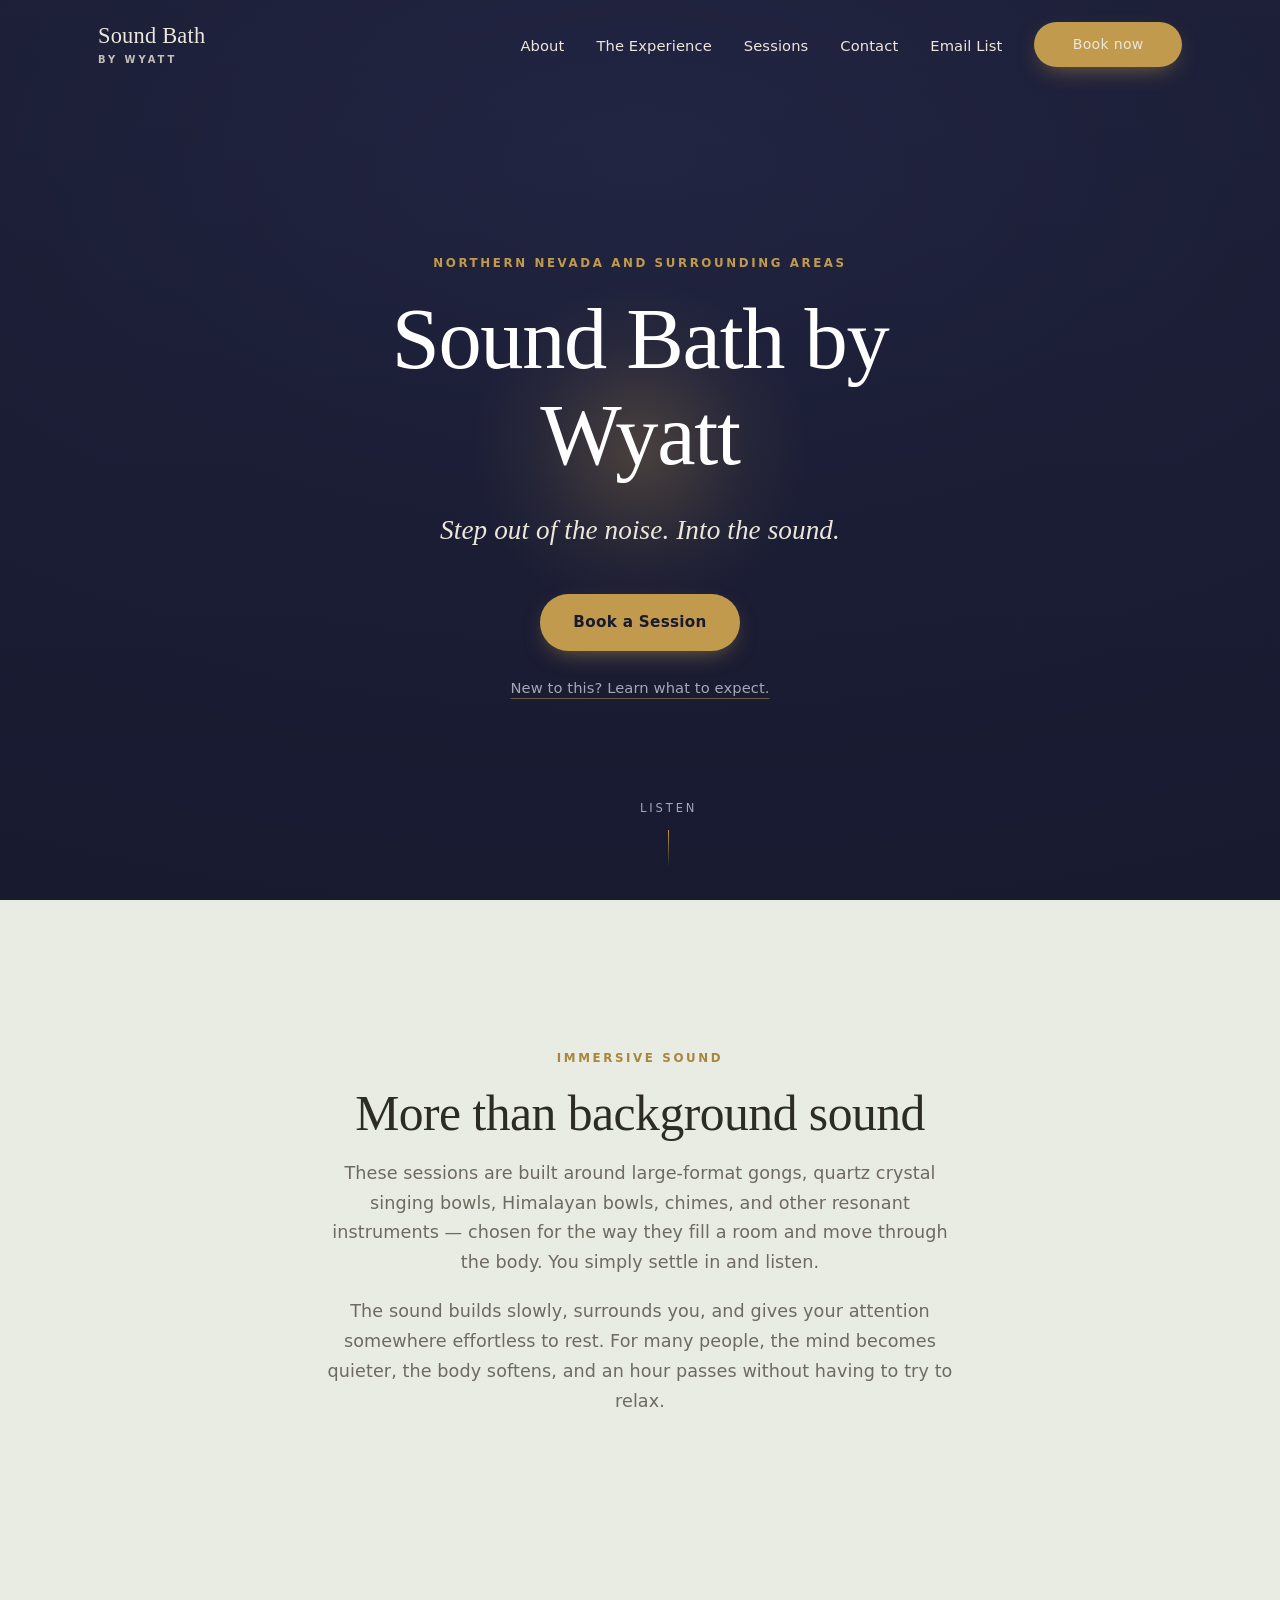
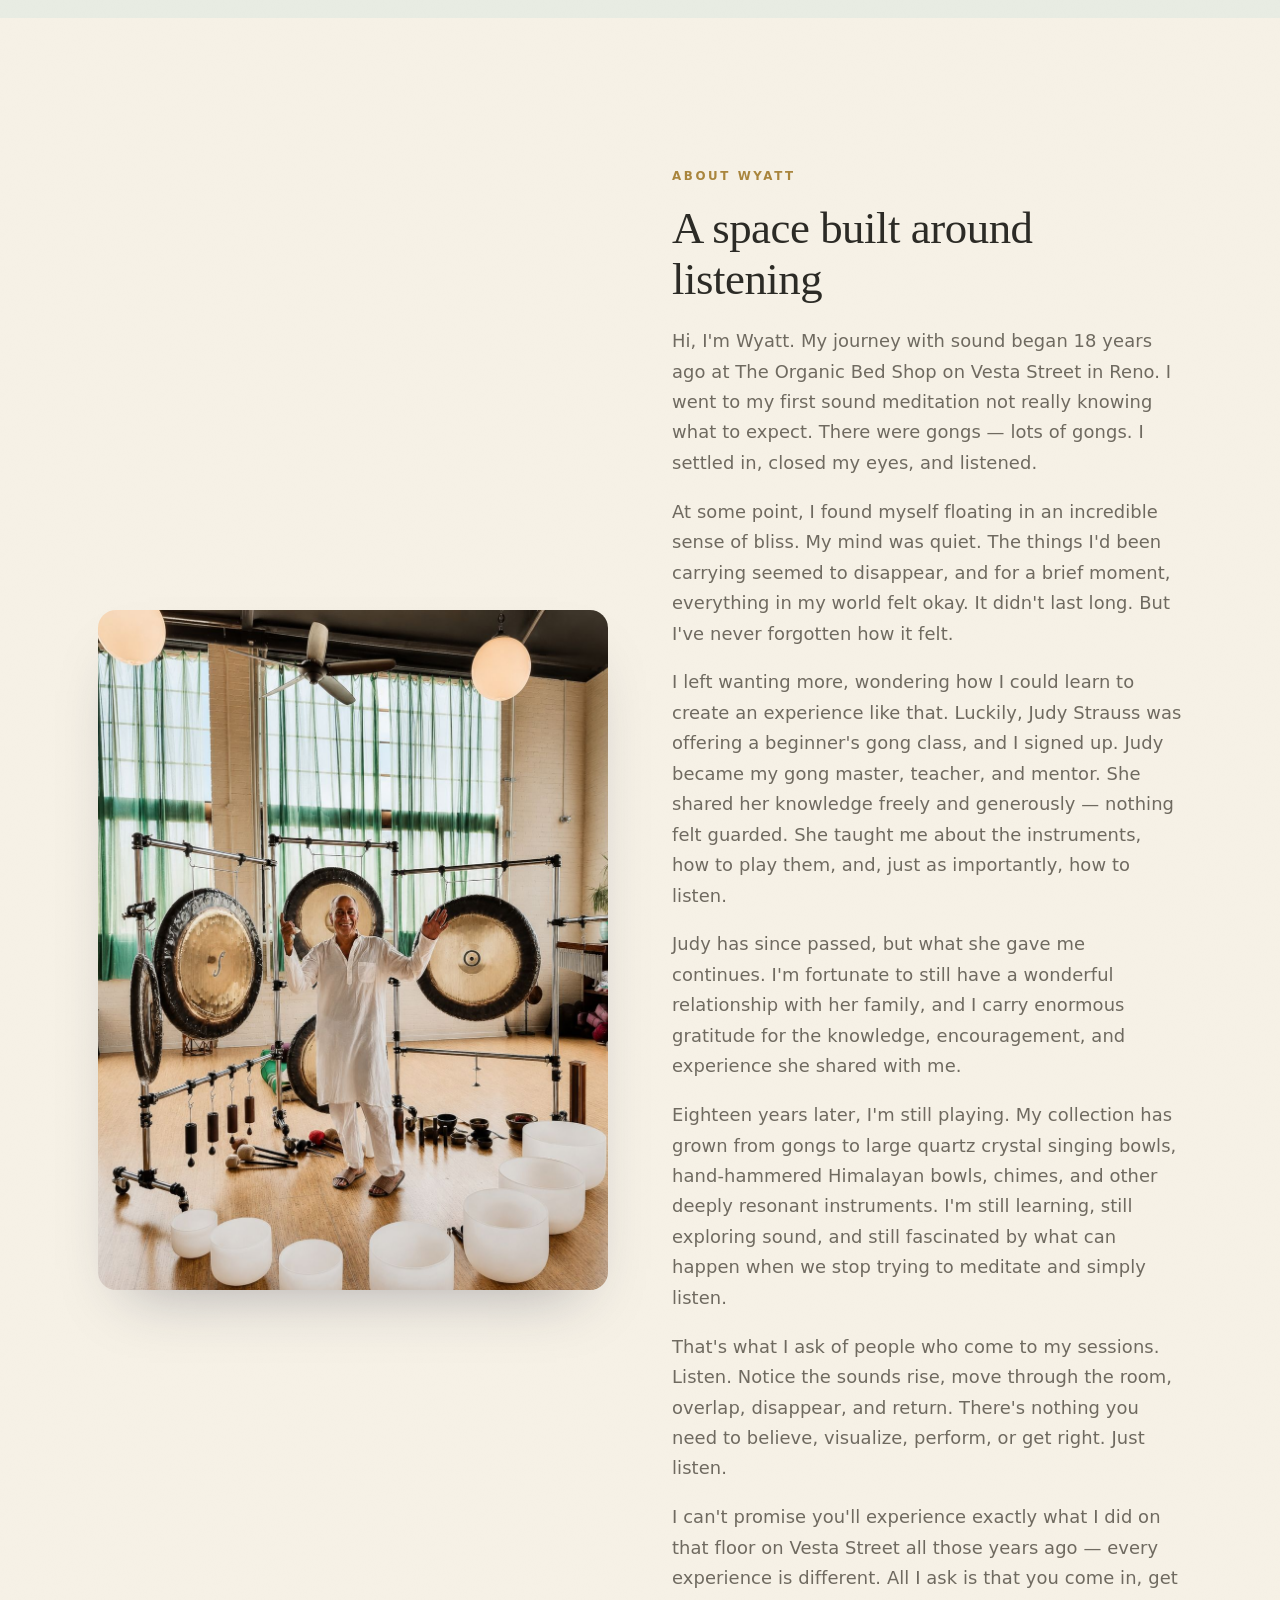
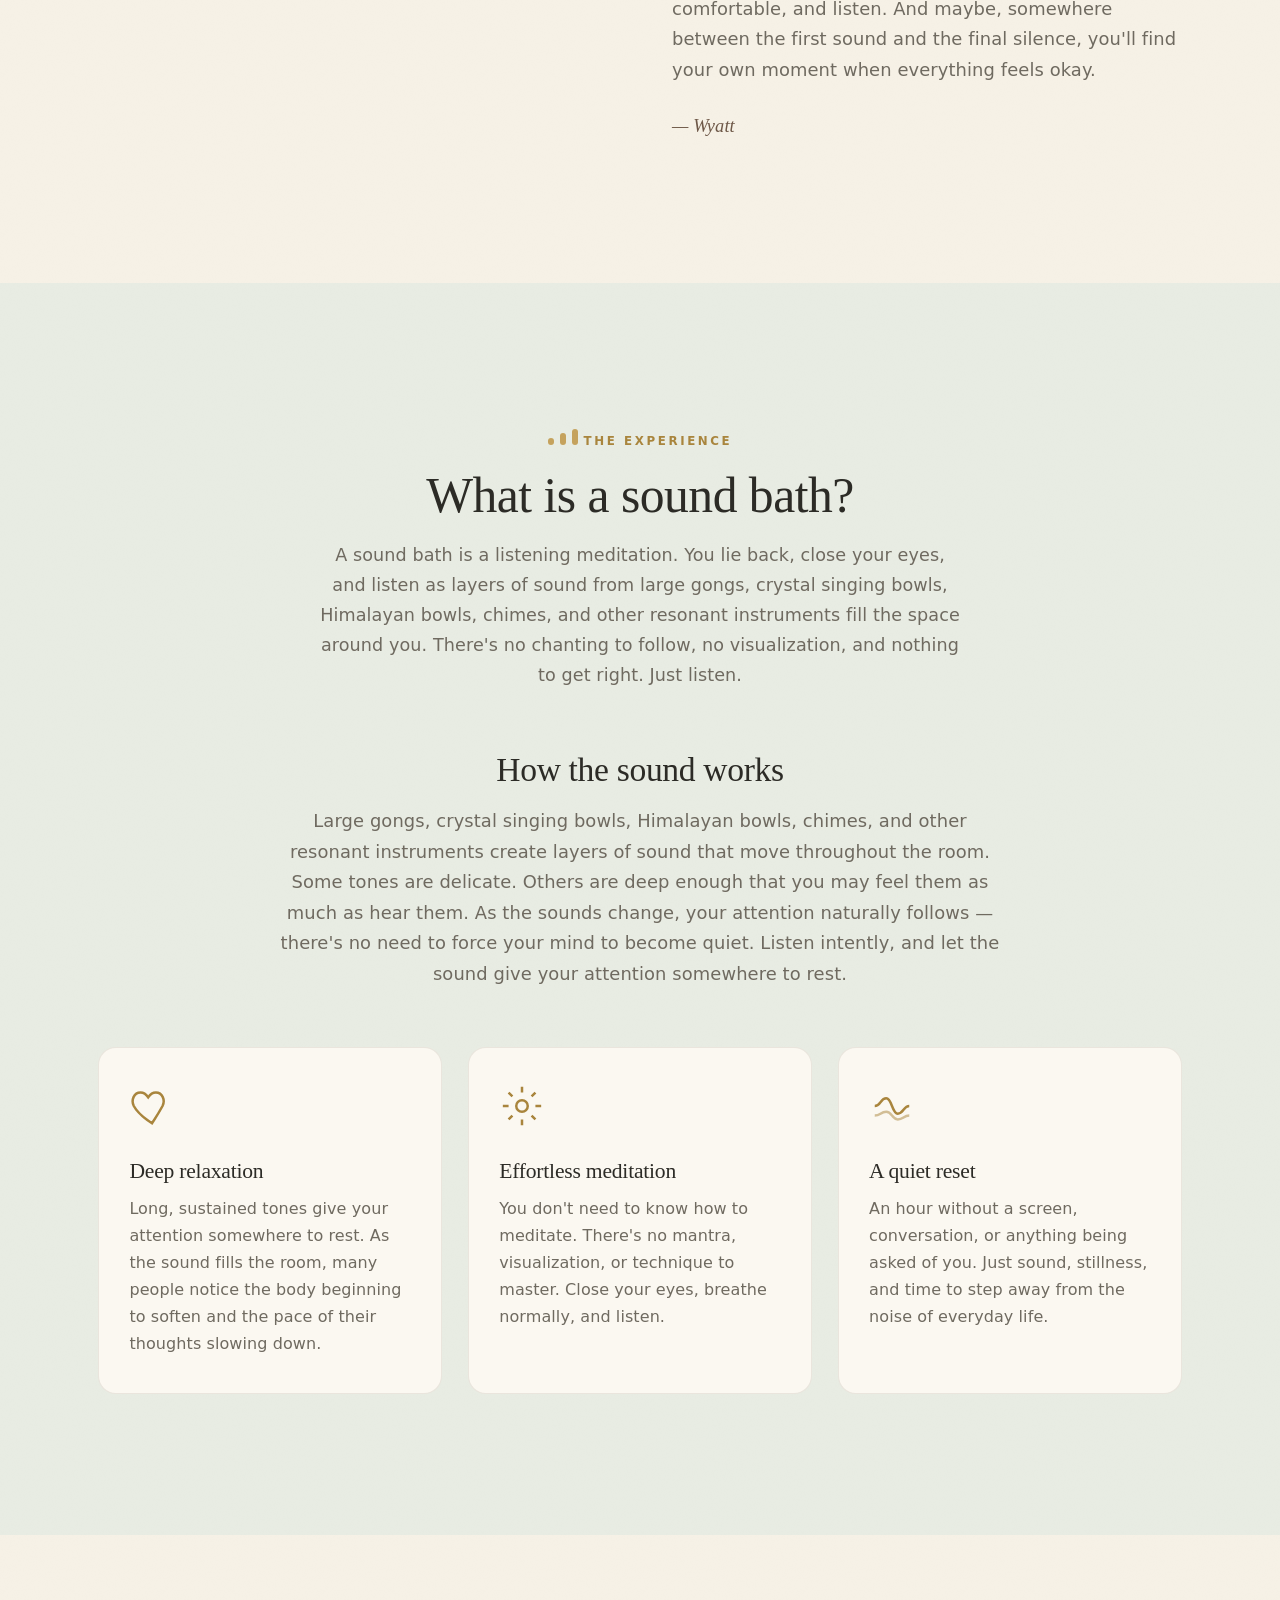
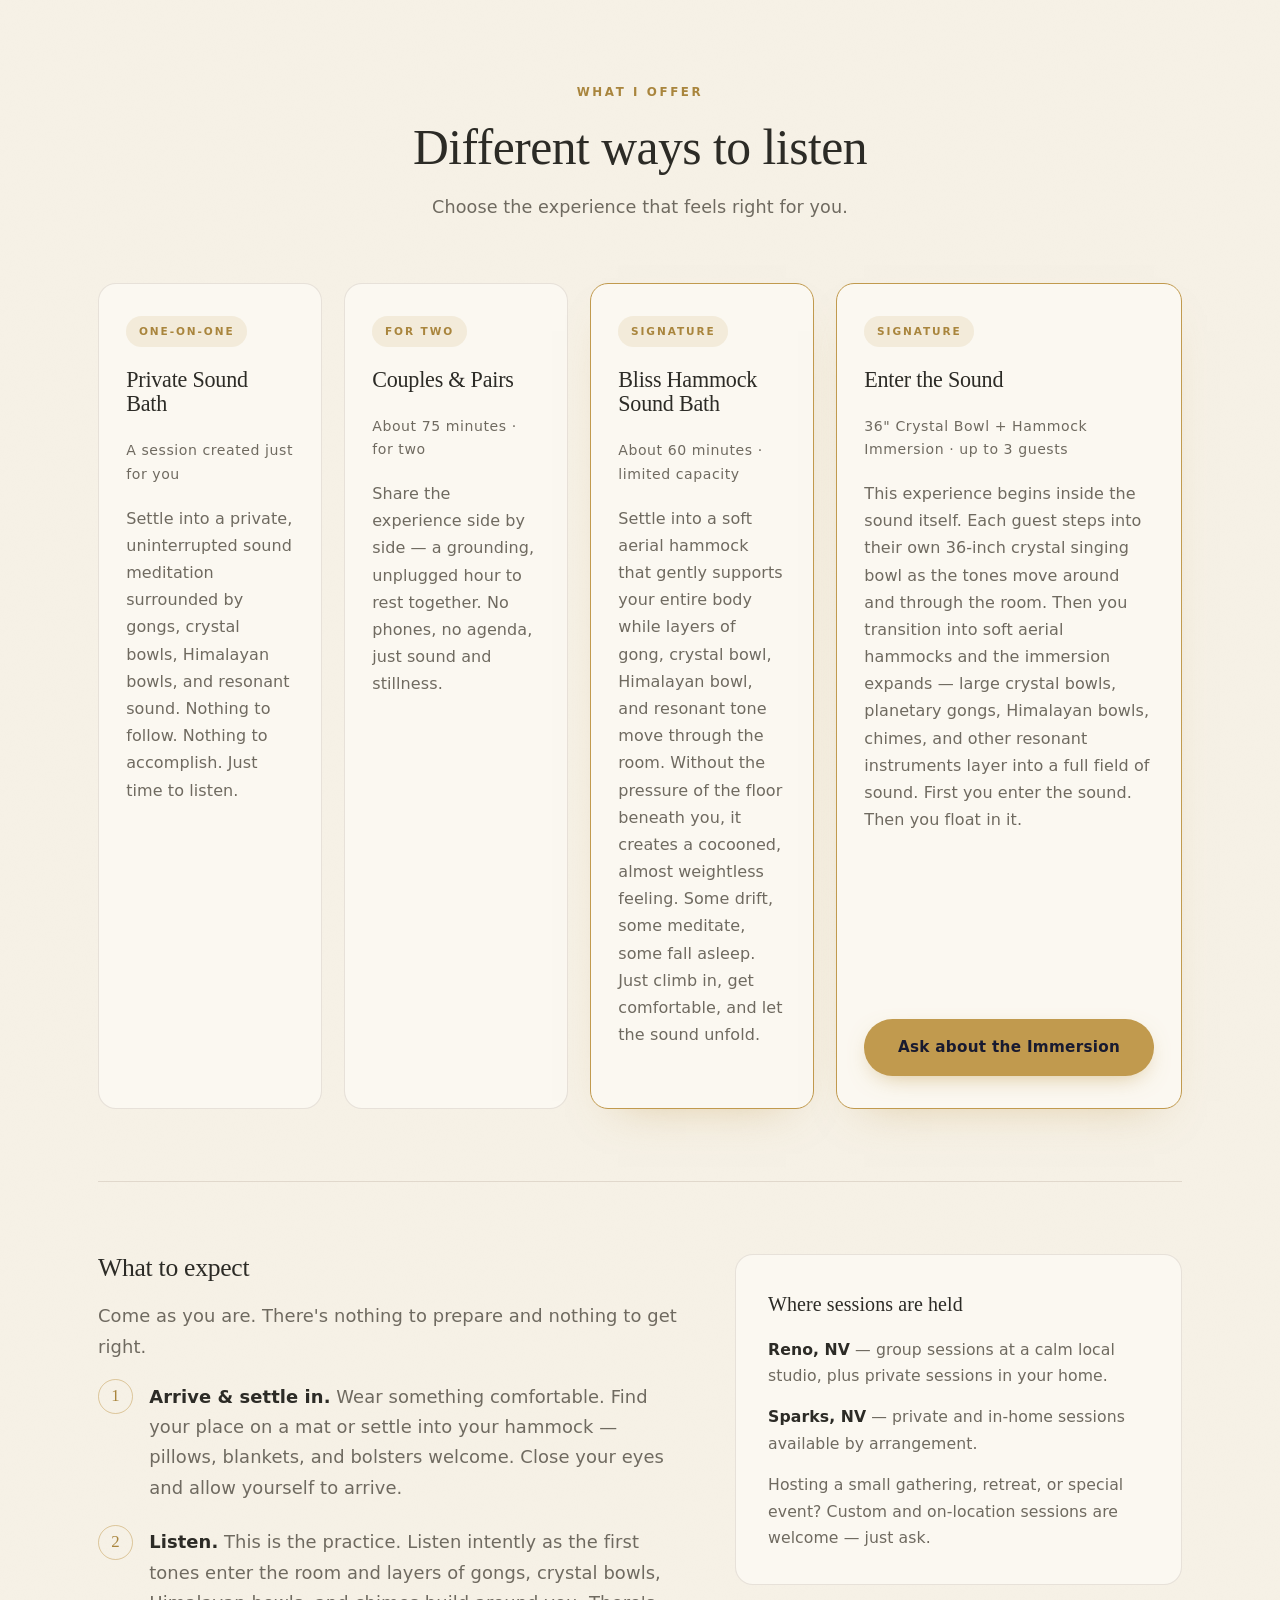
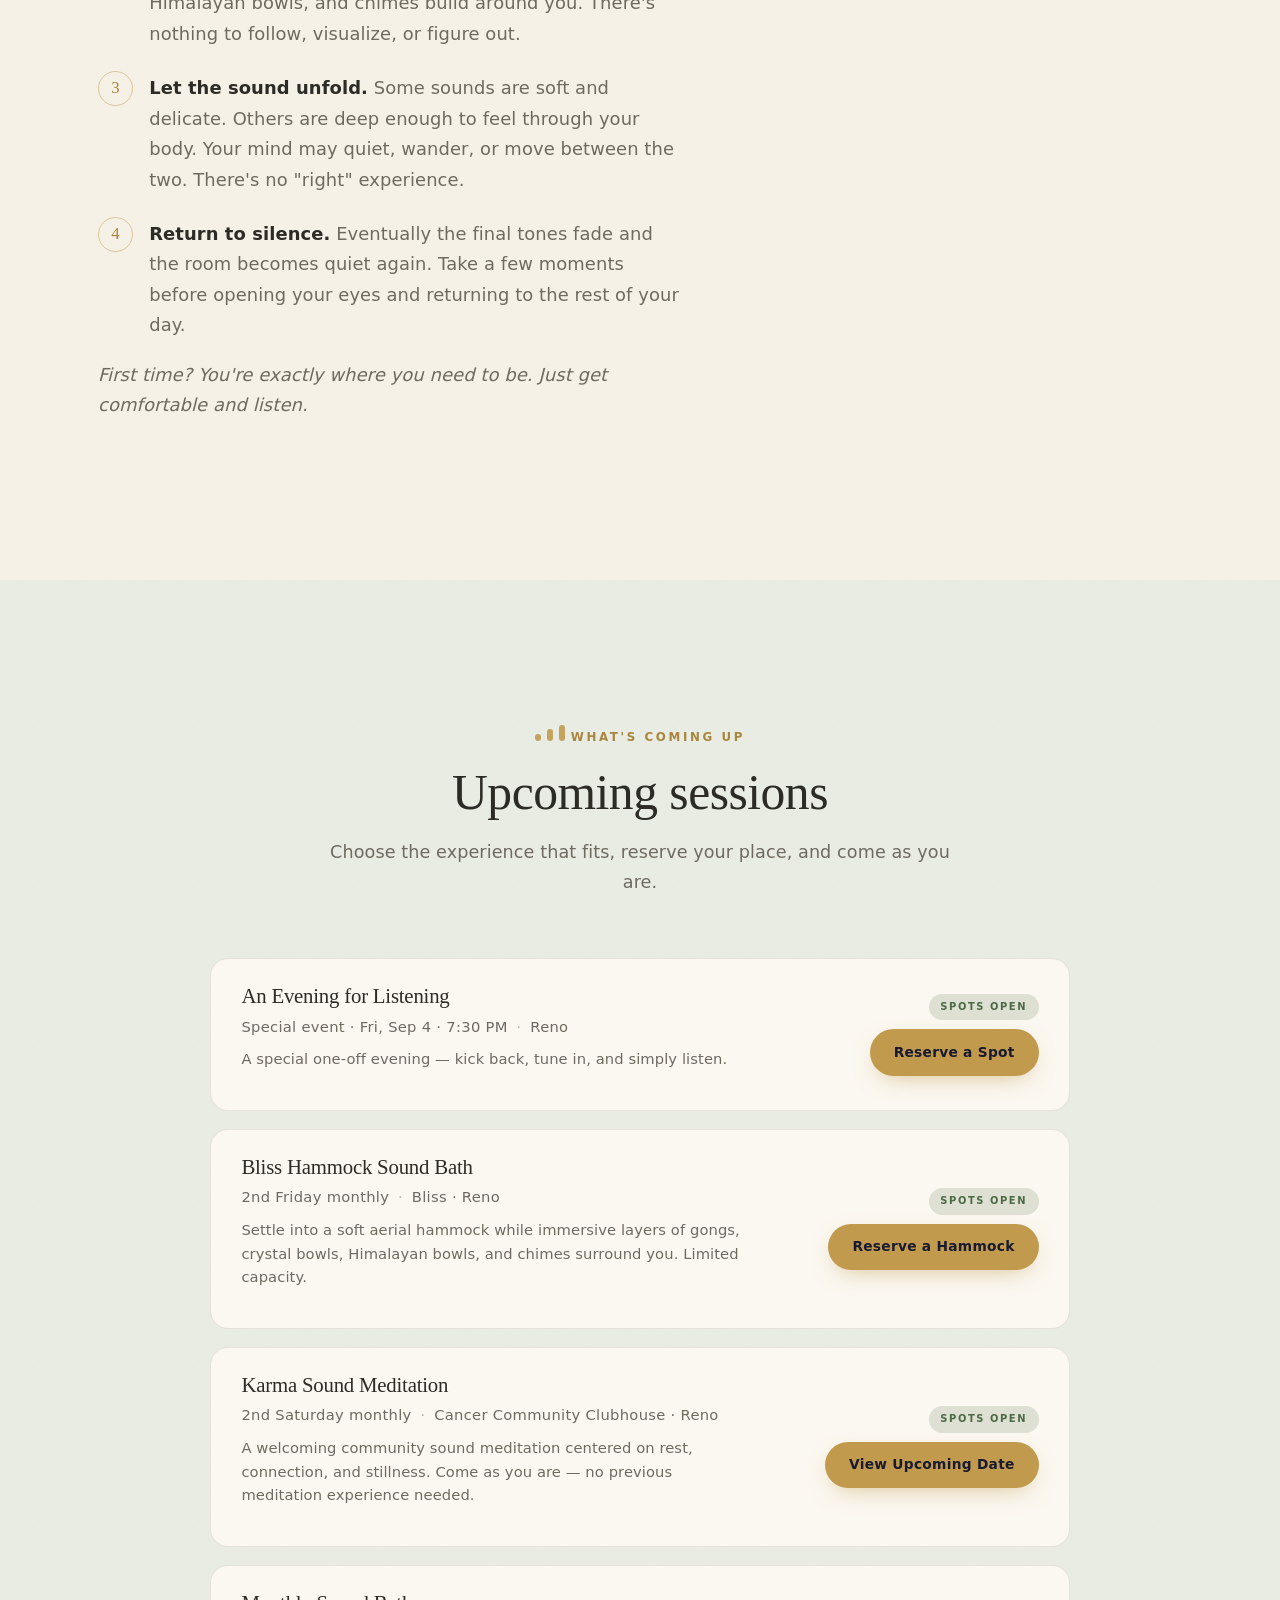
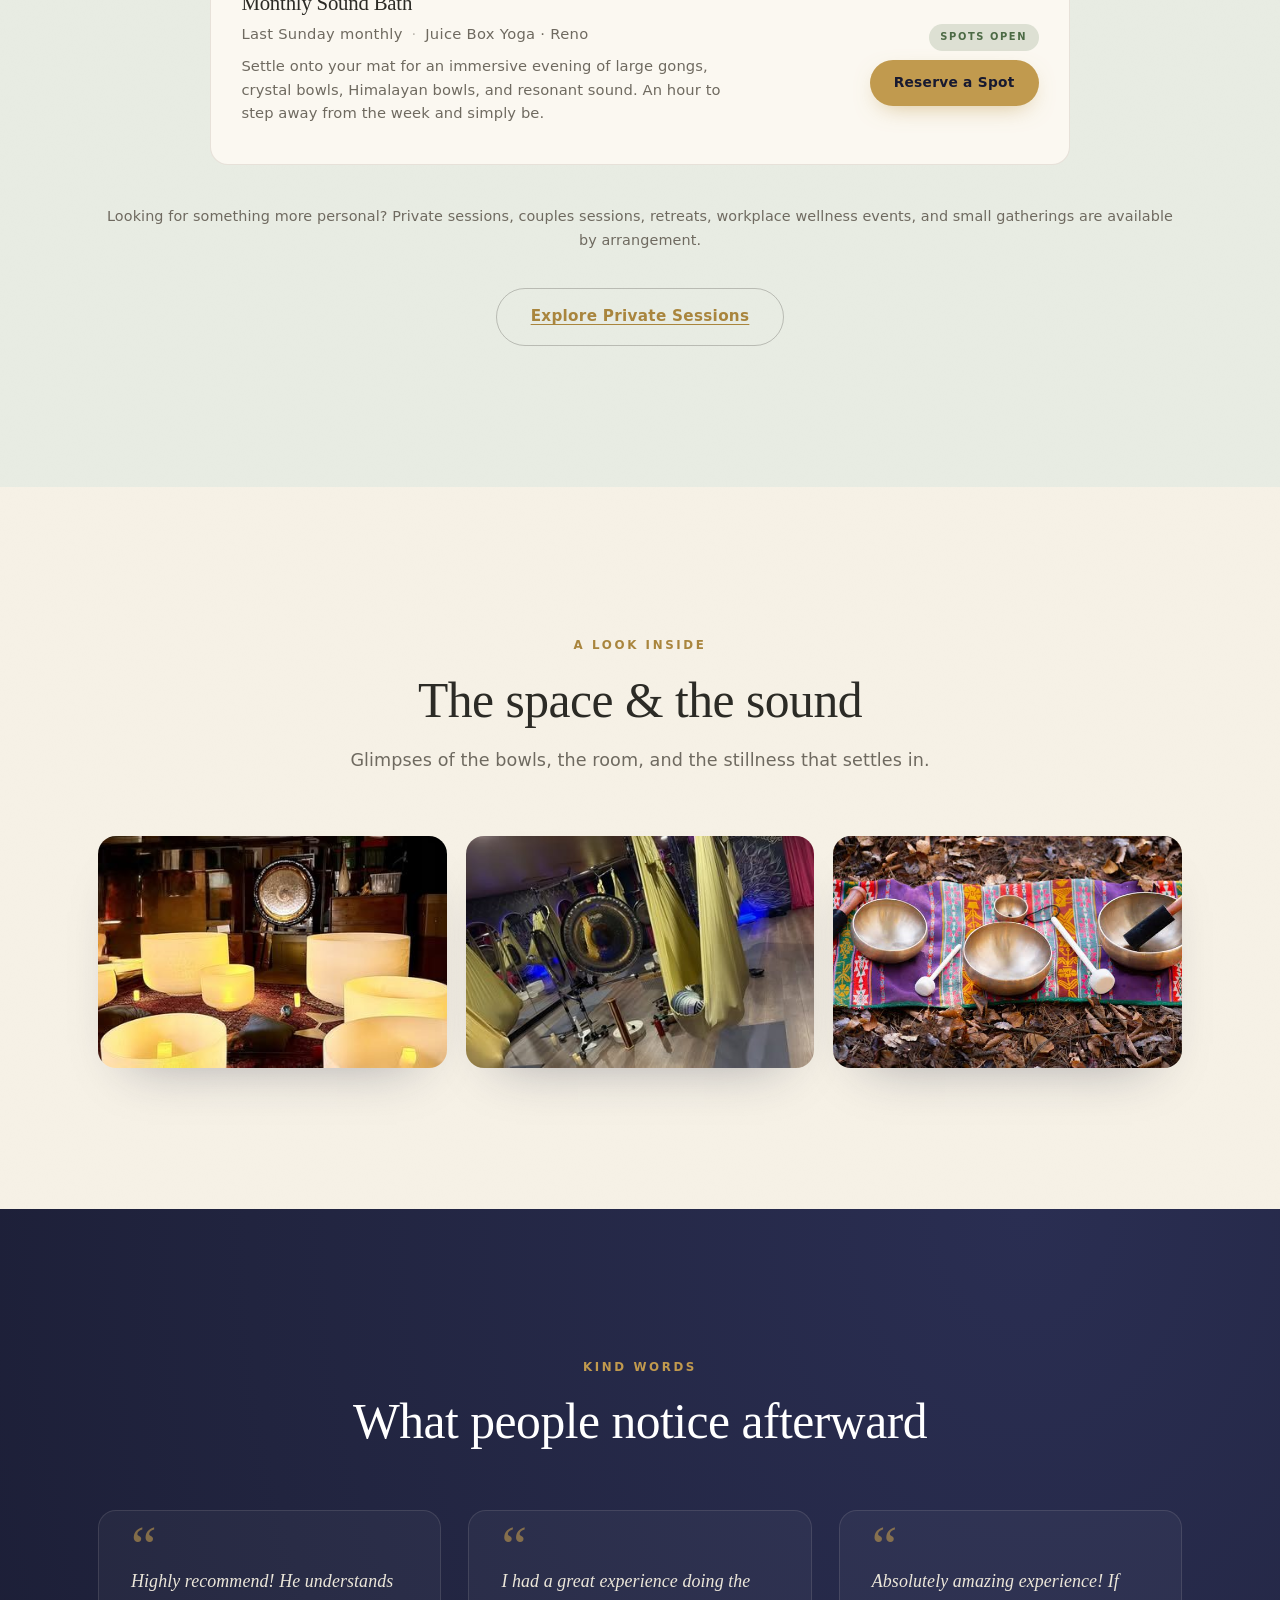
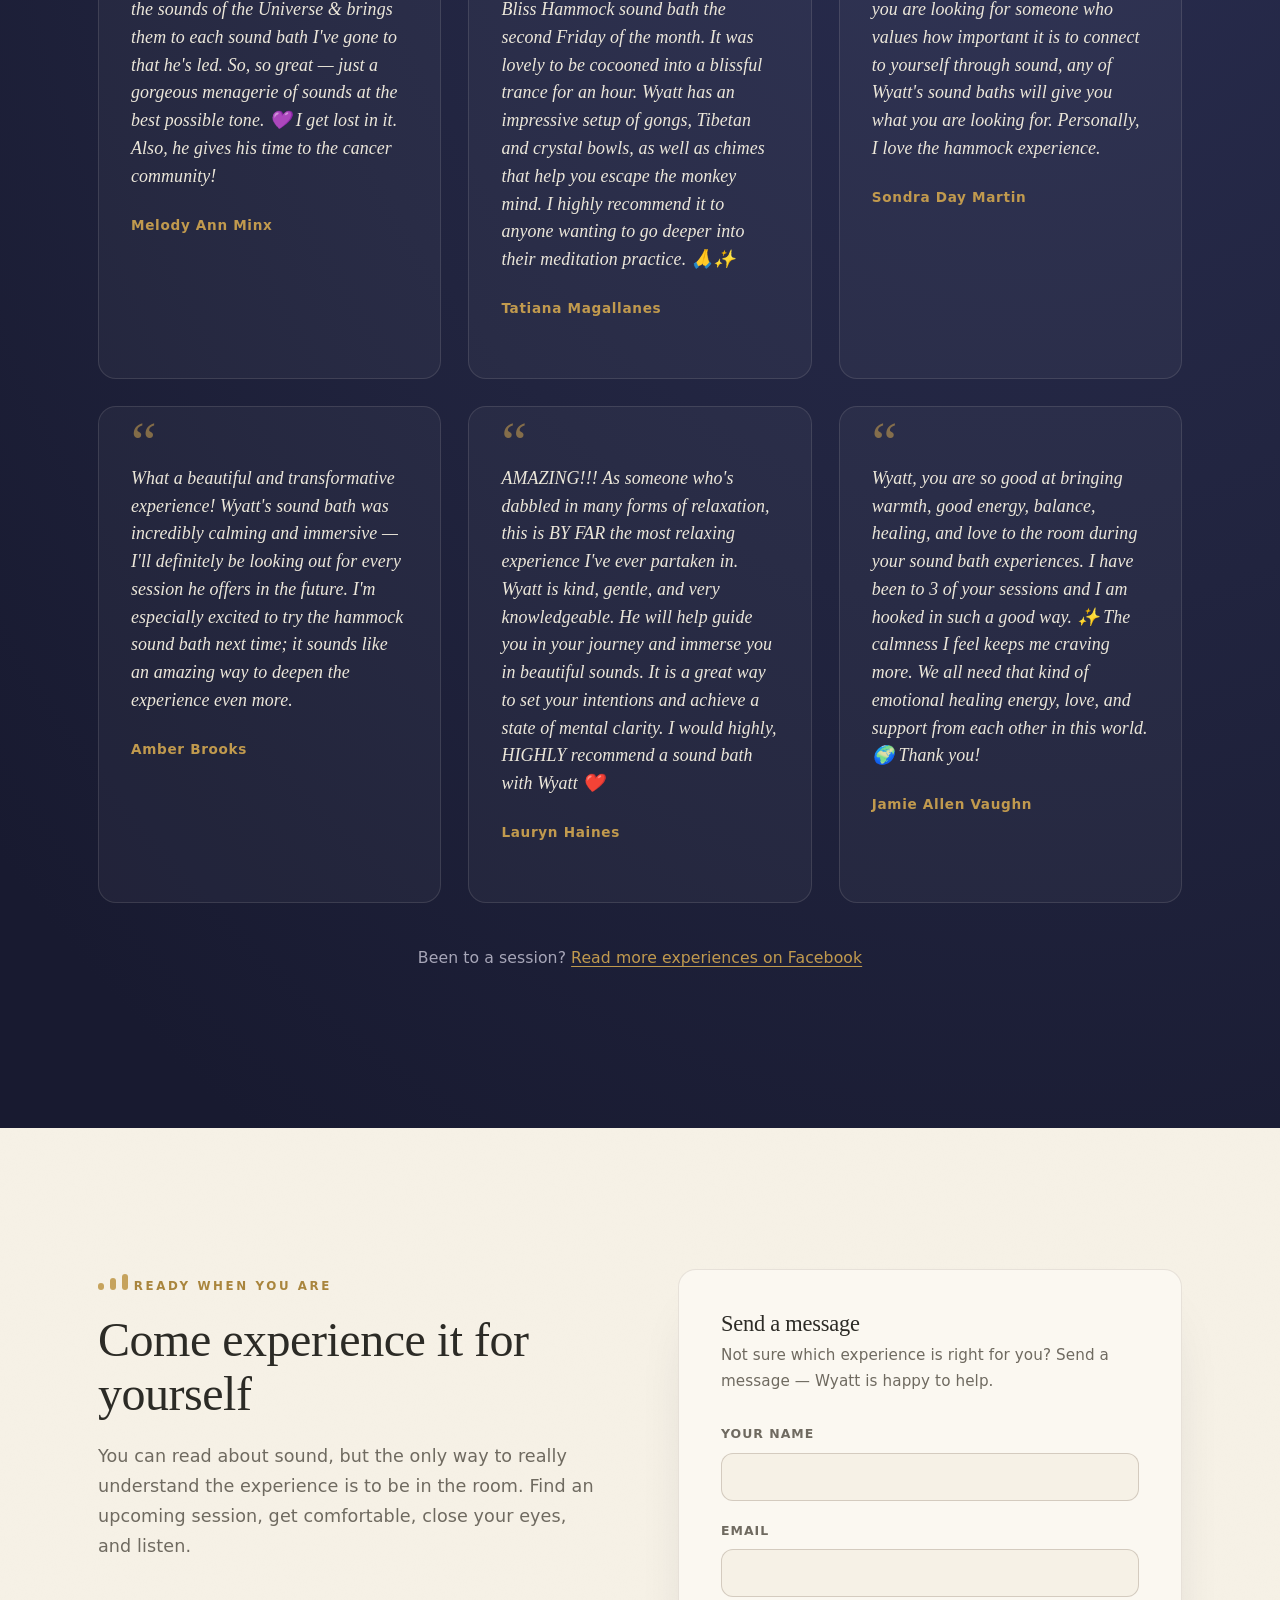
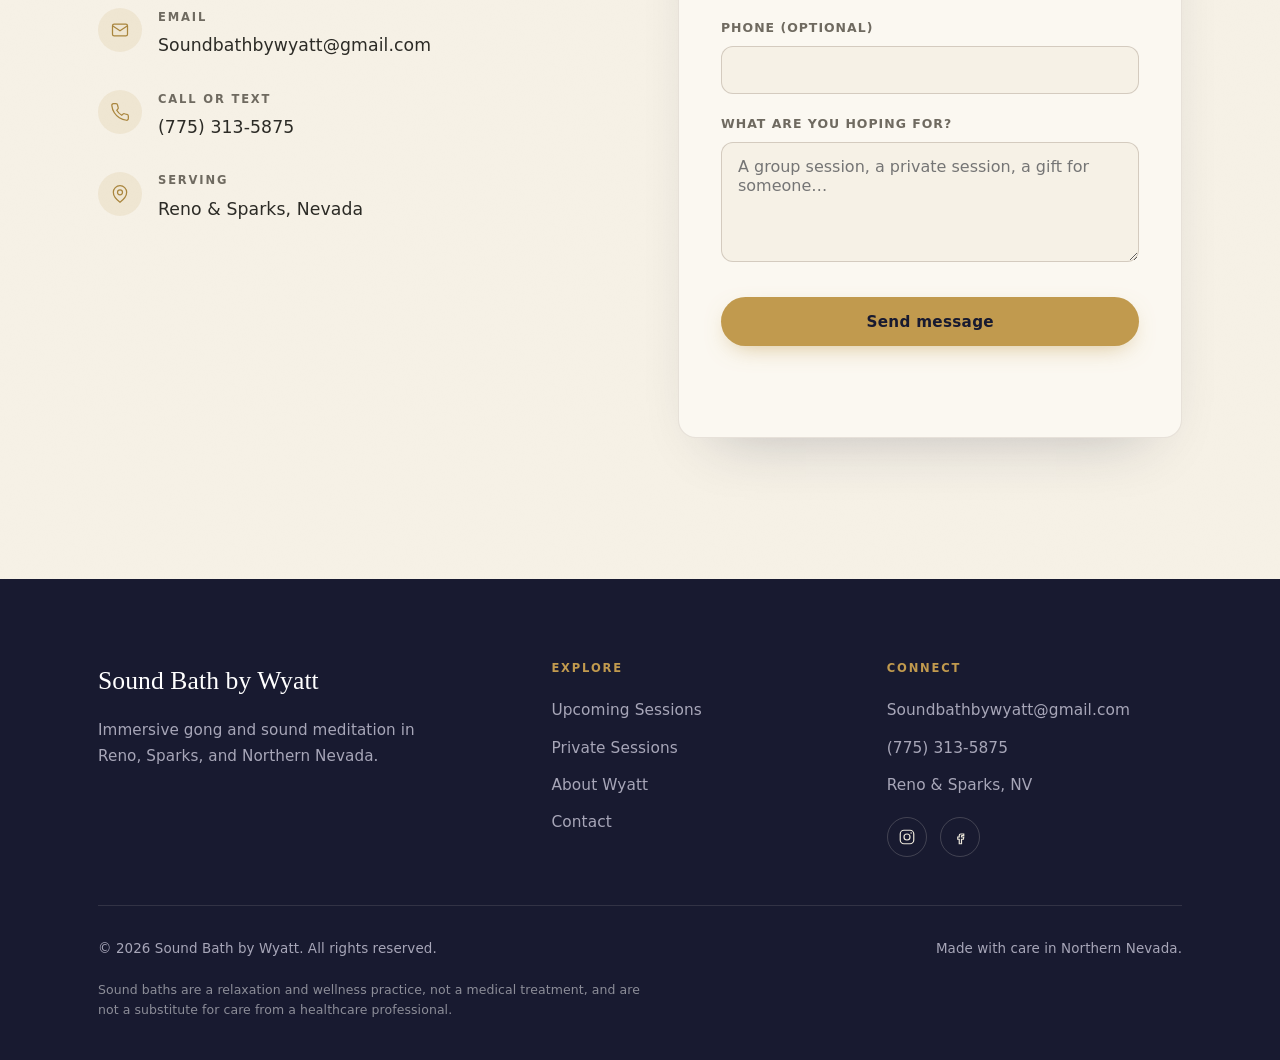
==== index.html @ 9b4d6284 "Add files via upload" ====
<!DOCTYPE html>
<html lang="en">
<head>
<meta charset="UTF-8" />
<meta name="viewport" content="width=device-width, initial-scale=1.0" />
<title>Sound Bath by Wyatt — Deep rest through sound and resonance | Northern Nevada</title>
<meta name="description" content="Immersive gong and sound meditation in Reno, Sparks, and Northern Nevada — large gongs, quartz crystal bowls, Himalayan bowls, and chimes. Step out of the noise. Into the sound." />
<!-- Social share preview (Open Graph + Twitter) -->
<meta property="og:type" content="website" />
<meta property="og:site_name" content="Sound Bath by Wyatt" />
<meta property="og:title" content="Sound Bath by Wyatt" />
<meta property="og:description" content="Immersive gong and sound meditation in Reno, Sparks, and Northern Nevada. Step out of the noise. Into the sound." />
<meta property="og:image" content="https://eloquent-lokum-d8b51e.netlify.app/og-image.jpg" />
<meta property="og:image:width" content="1200" />
<meta property="og:image:height" content="630" />
<meta property="og:url" content="https://soundbathbywyatt.com/" />
<link rel="canonical" href="https://soundbathbywyatt.com/" />
<meta name="twitter:card" content="summary_large_image" />
<meta name="twitter:title" content="Sound Bath by Wyatt" />
<meta name="twitter:description" content="Immersive gong and sound meditation in Reno, Sparks, and Northern Nevada. Step out of the noise. Into the sound." />
<meta name="twitter:image" content="https://eloquent-lokum-d8b51e.netlify.app/og-image.jpg" />
<meta name="theme-color" content="#21243f" />
<!-- Add to Home Screen (free PWA install — no app store needed) -->
<link rel="manifest" href="/manifest.json" />
<meta name="mobile-web-app-capable" content="yes" />
<meta name="apple-mobile-web-app-capable" content="yes" />
<meta name="apple-mobile-web-app-status-bar-style" content="black-translucent" />
<meta name="apple-mobile-web-app-title" content="Sound Bath" />
<link rel="apple-touch-icon" href="/icon-192.png" />
<link rel="icon" href="data:image/svg+xml,%3Csvg%20xmlns%3D%27http%3A//www.w3.org/2000/svg%27%20viewBox%3D%270%200%2032%2032%27%3E%3Crect%20width%3D%2732%27%20height%3D%2732%27%20rx%3D%277%27%20fill%3D%27%2321243f%27/%3E%3Ccircle%20cx%3D%2716%27%20cy%3D%2716%27%20r%3D%2710.5%27%20fill%3D%27none%27%20stroke%3D%27%23c19a4e%27%20stroke-width%3D%271.4%27/%3E%3Ccircle%20cx%3D%2716%27%20cy%3D%2716%27%20r%3D%276.5%27%20fill%3D%27none%27%20stroke%3D%27%23c19a4e%27%20stroke-width%3D%271.4%27/%3E%3Ccircle%20cx%3D%2716%27%20cy%3D%2716%27%20r%3D%272.4%27%20fill%3D%27%23c19a4e%27/%3E%3C/svg%3E" />

<!-- ============================================================
     SOUND BATH BY WYATT
     A single-file site. No build step, no external dependencies.
     Deploys as-is to GitHub Pages or Netlify (just upload index.html).

     HOW TO CUSTOMIZE (everything you'll commonly change is labeled):
       • COLORS ............ see :root variables just below
       • CONTACT INFO ...... search for  EDIT: CONTACT
       • BOOKING LINK ...... search for  EDIT: BOOKING
       • PRICING ........... search for  EDIT: PRICING
       • PHOTOS ............ search for  EDIT: PHOTO  (swap the placeholder
                             blocks for <img> tags — instructions are inline)
       • TESTIMONIALS ...... search for  EDIT: TESTIMONIALS
       • SOCIAL LINKS ...... search for  EDIT: SOCIAL

     ----------------------------------------------------------------
     CLASSES, REVIEWS & GALLERY — the easy stuff you'll update often:
       All three live in ONE place near the bottom of the file.
       Search for   EDIT: CONTENT   and you'll find a simple list you
       can change right from your phone in GitHub. No code knowledge
       needed — just follow the labels:
         • SCHEDULE / classes ... add or remove upcoming sessions
         • REVIEWS .............. paste in kind words as they come
         • GALLERY .............. paste in photo links as you take them
     ============================================================ -->

<style>
/* =========================================================
   1. DESIGN TOKENS  — change the palette here in one place
   ========================================================= */
:root {
  /* Core palette */
  --indigo:        #21243f;   /* deep twilight indigo — hero + footer ground */
  --indigo-deep:   #181a30;   /* darker indigo for gradient depth            */
  --cream:         #f6f1e6;   /* warm off-white — primary light surface      */
  --cream-2:       #fbf8f1;   /* lighter cream for cards                      */
  --sage:          #94a88c;   /* soft sage green — secondary accent          */
  --sage-tint:     #e8ece3;   /* pale sage — alternating section background   */
  --gold:          #c19a4e;   /* antique gold — primary accent, CTA, rings    */
  --gold-deep:     #a9853d;   /* deeper gold for hover                        */
  --brown:         #6e5848;   /* warm brown — tertiary accent                 */
  --ink:           #2c2b26;   /* warm near-black — body text on light         */
  --ink-soft:      #6f6a60;   /* muted text                                   */
  --on-dark:       #ece7da;   /* off-white text on indigo                     */
  --on-dark-soft:  #a7a6b8;   /* muted text on indigo                         */

  /* Type */
  --serif: ui-serif, "Palatino Linotype", Palatino, "Book Antiqua", Georgia, "Times New Roman", serif;
  --sans:  -apple-system, BlinkMacSystemFont, "Segoe UI", system-ui, Roboto, Helvetica, Arial, sans-serif;

  /* Rhythm */
  --section-pad: clamp(4.5rem, 11vw, 9rem);
  --content-max: 1180px;
  --radius:      18px;
  --ease:        cubic-bezier(0.22, 0.61, 0.36, 1);
}

/* =========================================================
   2. RESET / BASE
   ========================================================= */
*, *::before, *::after { box-sizing: border-box; }
html { scroll-behavior: smooth; -webkit-text-size-adjust: 100%; }
body {
  margin: 0;
  font-family: var(--sans);
  color: var(--ink);
  background: var(--cream);
  line-height: 1.7;
  font-size: clamp(1rem, 0.55vw + 0.9rem, 1.12rem);
  font-weight: 400;
  letter-spacing: 0.005em;
  -webkit-font-smoothing: antialiased;
  text-rendering: optimizeLegibility;
  overflow-x: hidden;
}
img { max-width: 100%; height: auto; display: block; }
a { color: inherit; text-decoration: none; }

h1, h2, h3 {
  font-family: var(--serif);
  font-weight: 500;
  line-height: 1.12;
  letter-spacing: -0.01em;
  margin: 0;
  color: var(--ink);
}

/* Small uppercase label used sparingly above headings */
.eyebrow {
  font-family: var(--sans);
  font-size: 0.74rem;
  font-weight: 600;
  letter-spacing: 0.22em;
  text-transform: uppercase;
  color: var(--gold-deep);
  margin: 0 0 1.1rem;
  display: inline-block;
}

.container { width: 100%; max-width: var(--content-max); margin-inline: auto; padding-inline: clamp(1.25rem, 5vw, 3rem); }

/* =========================================================
   3. BUTTONS
   ========================================================= */
.btn {
  --pad-y: 0.95rem; --pad-x: 2.1rem;
  position: relative;
  display: inline-flex;
  align-items: center;
  justify-content: center;
  gap: 0.6rem;
  padding: var(--pad-y) var(--pad-x);
  font-family: var(--sans);
  font-size: 0.95rem;
  font-weight: 600;
  letter-spacing: 0.02em;
  border: none;
  border-radius: 100px;
  cursor: pointer;
  white-space: nowrap;
  overflow: hidden;
  transition: transform .4s var(--ease), box-shadow .4s var(--ease), background-color .3s var(--ease);
  isolation: isolate;
}
.btn-primary {
  background: var(--gold);
  color: var(--indigo-deep);
  box-shadow: 0 8px 24px -10px rgba(193,154,78,.7);
}
.btn-primary:hover { background: var(--gold-deep); transform: translateY(-2px); box-shadow: 0 14px 30px -10px rgba(193,154,78,.85); }
/* a soft "ripple" of light expanding from center on hover — echoes the sound-wave motif */
.btn-primary::after {
  content: ""; position: absolute; inset: 0; z-index: -1;
  background: radial-gradient(circle at center, rgba(255,255,255,.55), transparent 60%);
  transform: scale(0); opacity: 0; transition: transform .6s var(--ease), opacity .6s var(--ease);
}
.btn-primary:hover::after { transform: scale(1.6); opacity: 1; }

.btn-ghost {
  background: transparent;
  color: var(--on-dark);
  border: 1px solid rgba(236,231,218,.4);
}
.btn-ghost:hover { border-color: var(--gold); color: #fff; transform: translateY(-2px); }

.btn-outline-dark {
  background: transparent;
  color: var(--ink);
  border: 1px solid rgba(44,43,38,.25);
}
.btn-outline-dark:hover { border-color: var(--gold-deep); color: var(--gold-deep); transform: translateY(-2px); }

/* =========================================================
   4. HEADER / NAV
   ========================================================= */
.site-header {
  position: fixed; top: 0; left: 0; right: 0; z-index: 100;
  padding: 1.4rem 0;
  transition: background-color .5s var(--ease), padding .5s var(--ease), box-shadow .5s var(--ease), backdrop-filter .5s var(--ease);
}
/* When scrolled past the hero, the bar gains a translucent cream background */
.site-header.scrolled {
  background: var(--cream);
  padding: 0.85rem 0;
  box-shadow: 0 1px 0 rgba(44,43,38,.07), 0 6px 20px -12px rgba(33,36,63,.18);
}
.nav { display: flex; align-items: center; justify-content: space-between; gap: 1.5rem; }

.brand { display: flex; flex-direction: column; line-height: 1; color: var(--on-dark); transition: color .5s var(--ease); }
.brand .brand-name { font-family: var(--serif); font-size: 1.4rem; font-weight: 500; letter-spacing: 0.01em; }
.brand .brand-sub { font-family: var(--sans); font-size: 0.62rem; font-weight: 600; letter-spacing: 0.3em; text-transform: uppercase; margin-top: 0.45rem; opacity: .8; }
.scrolled .brand { color: var(--ink); }

.nav-links { display: flex; align-items: center; gap: 2rem; list-style: none; margin: 0; padding: 0; }
.nav-links a { font-family: var(--sans); font-size: 0.92rem; font-weight: 500; color: var(--on-dark); position: relative; padding: 0.3rem 0; transition: color .3s var(--ease); }
.scrolled .nav-links a { color: var(--ink); }
.nav-links a:not(.btn)::after {
  content: ""; position: absolute; left: 0; bottom: -2px; height: 1.5px; width: 0;
  background: var(--gold); transition: width .35s var(--ease);
}
.nav-links a:not(.btn):hover::after, .nav-links a:not(.btn):focus-visible::after { width: 100%; }
.nav-links a:not(.btn):hover { color: var(--gold); }
.scrolled .nav-links a:not(.btn):hover { color: var(--gold-deep); }

.nav-links a.nav-cta { padding: 0.66rem 2.4rem; font-size: 0.88rem; }
.scrolled .nav-links a.nav-cta { color: var(--indigo-deep); }

/* Mobile menu toggle */
.nav-toggle {
  display: none; background: none; border: none; cursor: pointer;
  width: 44px; height: 44px; padding: 0; position: relative; z-index: 110;
}
.nav-toggle span { display: block; width: 26px; height: 2px; margin: 5px auto; background: var(--on-dark); border-radius: 2px; transition: transform .4s var(--ease), opacity .3s var(--ease), background-color .5s var(--ease); }
.scrolled .nav-toggle span { background: var(--ink); }
.nav-toggle[aria-expanded="true"] span:nth-child(1) { transform: translateY(7px) rotate(45deg); }
.nav-toggle[aria-expanded="true"] span:nth-child(2) { opacity: 0; }
.nav-toggle[aria-expanded="true"] span:nth-child(3) { transform: translateY(-7px) rotate(-45deg); }
/* when the drawer is open it sits on a cream panel, so the icon must be dark */
.nav-toggle[aria-expanded="true"] span { background: var(--ink); }

/* =========================================================
   5. HERO  — deep indigo + breathing resonance rings (the signature)
   ========================================================= */
.hero {
  position: relative;
  min-height: 100vh;   /* fallback */
  min-height: 100svh;  /* avoids mobile address-bar jump where supported */
  display: flex;
  align-items: center;
  justify-content: center;
  text-align: center;
  color: var(--on-dark);
  overflow: hidden;
  background: radial-gradient(120% 90% at 50% 18%, #2c3055 0%, var(--indigo) 42%, var(--indigo-deep) 100%);
}

/* EDIT: PHOTO (hero) — OPTIONAL.
   To put a real photo or video behind the rings, place it inside .hero-media.
   Example image:
     <img src="images/hero-gong.jpg" alt="A large bronze gong glowing in candlelight">
   Example video (muted autoplay loop):
     <video autoplay muted loop playsinline poster="images/hero-poster.jpg">
       <source src="images/hero.mp4" type="video/mp4"></video>
   It will sit behind a dark veil so the headline stays readable. The rings
   look beautiful on their own, so a photo is entirely optional. */
.hero-media { position: absolute; inset: 0; z-index: 0; }
.hero-media img, .hero-media video { width: 100%; height: 100%; object-fit: cover; }
.hero-veil { position: absolute; inset: 0; z-index: 1; background: linear-gradient(180deg, rgba(24,26,48,.45), rgba(24,26,48,.78)); }

/* The resonance rings: concentric circles emanating like sound from a struck bowl */
.rings { position: absolute; inset: 0; z-index: 1; display: grid; place-items: center; pointer-events: none; }
.ring {
  position: absolute;
  border-radius: 50%;
  border: 1px solid rgba(193,154,78,.32);
  width: 220px; height: 220px;
  animation: pulse 9s ease-out infinite;
  opacity: 0;
}
.ring:nth-child(1) { animation-delay: 0s; }
.ring:nth-child(2) { animation-delay: 1.8s; }
.ring:nth-child(3) { animation-delay: 3.6s; }
.ring:nth-child(4) { animation-delay: 5.4s; }
.ring:nth-child(5) { animation-delay: 7.2s; }
@keyframes pulse {
  0%   { transform: scale(0.35); opacity: 0; }
  12%  { opacity: .8; }
  100% { transform: scale(5.2); opacity: 0; }
}
/* soft warm glow at the center — the bowl itself */
.hero-glow {
  position: absolute; z-index: 1; width: 340px; height: 340px; border-radius: 50%;
  background: radial-gradient(circle, rgba(193,154,78,.28) 0%, rgba(193,154,78,.06) 45%, transparent 70%);
  animation: breathe 7s ease-in-out infinite;
}
@keyframes breathe { 0%,100% { transform: scale(1); opacity: .75; } 50% { transform: scale(1.18); opacity: 1; } }

.hero-content { position: relative; z-index: 2; max-width: 760px; padding: 7rem 1.5rem 4rem; }
.hero-content .eyebrow { color: var(--gold); opacity: 0; animation: rise .9s var(--ease) .2s forwards; }
.hero h1 {
  color: #fff;
  font-size: clamp(2.7rem, 7.5vw, 5.4rem);
  font-weight: 500;
  letter-spacing: -0.015em;
  margin: 0 0 1.4rem;
  opacity: 0; animation: rise 1s var(--ease) .35s forwards;
}
.hero .sub {
  font-family: var(--serif);
  font-style: italic;
  font-size: clamp(1.2rem, 2.6vw, 1.7rem);
  color: var(--on-dark);
  font-weight: 400;
  max-width: 30ch;
  margin: 0 auto 2.6rem;
  opacity: 0; animation: rise 1s var(--ease) .55s forwards;
}
.hero-cta { opacity: 0; animation: rise 1s var(--ease) .75s forwards; }
/* quiet secondary link beneath the single CTA — keeps the button count to one */
.hero-link { display: inline-block; margin-top: 1.5rem; font-size: 0.92rem; color: var(--on-dark-soft); text-decoration: underline; text-underline-offset: 5px; text-decoration-color: rgba(193,154,78,.5); transition: color .3s var(--ease), text-decoration-color .3s var(--ease); }
.hero-link:hover { color: var(--gold); text-decoration-color: var(--gold); }
@keyframes rise { from { opacity: 0; transform: translateY(22px); } to { opacity: 1; transform: translateY(0); } }

/* scroll hint */
.scroll-hint {
  position: absolute; bottom: 2rem; left: 50%; transform: translateX(-50%); z-index: 2;
  color: var(--on-dark-soft); font-family: var(--sans); font-size: 0.72rem; letter-spacing: 0.25em; text-transform: uppercase;
  display: flex; flex-direction: column; align-items: center; gap: 0.7rem;
  opacity: 0; animation: rise 1s var(--ease) 1.1s forwards;
}
.scroll-hint .line { width: 1px; height: 38px; background: linear-gradient(var(--gold), transparent); animation: drift 2.4s ease-in-out infinite; }
@keyframes drift { 0%,100% { transform: scaleY(.6); opacity: .5; transform-origin: top; } 50% { transform: scaleY(1); opacity: 1; transform-origin: top; } }

/* =========================================================
   6. SECTION SCAFFOLDING
   ========================================================= */
.section { padding-block: var(--section-pad); position: relative; scroll-margin-top: 72px; }
.section--cream { background: var(--cream); }
.section--sage  { background: var(--sage-tint); }
.section--indigo {
  background: radial-gradient(110% 120% at 80% 0%, #2a2e52 0%, var(--indigo) 55%, var(--indigo-deep) 100%);
  color: var(--on-dark);
}
.section--indigo h2, .section--indigo h3 { color: #fff; }

/* very subtle paper grain on light sections for warmth (pure CSS, no files) */
.section--cream::before, .section--sage::before {
  content: ""; position: absolute; inset: 0; pointer-events: none; opacity: .5;
  background-image: url("data:image/svg+xml,%3Csvg xmlns='http://www.w3.org/2000/svg' width='160' height='160'%3E%3Cfilter id='n'%3E%3CfeTurbulence type='fractalNoise' baseFrequency='0.9' numOctaves='2' stitchTiles='stitch'/%3E%3CfeColorMatrix type='saturate' values='0'/%3E%3C/filter%3E%3Crect width='100%25' height='100%25' filter='url(%23n)' opacity='0.035'/%3E%3C/svg%3E");
}
.section > .container { position: relative; z-index: 1; }

.section-head { max-width: 640px; margin-bottom: clamp(2.5rem, 5vw, 3.75rem); }
.section-head.center { margin-inline: auto; text-align: center; }
.section-head h2 { font-size: clamp(2rem, 4.5vw, 3.1rem); margin-bottom: 1.1rem; }
.section-head p { color: var(--ink-soft); font-size: 1.1rem; margin: 0; }
.section--indigo .section-head p { color: var(--on-dark-soft); }

.lead { font-size: 1.15rem; }

/* a small ripple divider mark — three thin arcs, reused as a quiet motif */
.ripple-mark { display: inline-flex; gap: 6px; align-items: flex-end; height: 16px; margin-bottom: 1.4rem; }
.ripple-mark span { width: 6px; border-radius: 100px; background: var(--gold); opacity: .9; }
.ripple-mark span:nth-child(1) { height: 7px; }
.ripple-mark span:nth-child(2) { height: 12px; }
.ripple-mark span:nth-child(3) { height: 16px; }

/* =========================================================
   7. SPLIT LAYOUT (image + text)
   ========================================================= */
.split { display: grid; grid-template-columns: 1fr 1fr; gap: clamp(2rem, 5vw, 4.5rem); align-items: center; }
.split.reverse .split-media { order: 2; }
.split-text h2 { font-size: clamp(1.9rem, 4vw, 2.8rem); margin-bottom: 1.4rem; }
.split-text p { color: var(--ink-soft); margin: 0 0 1.15rem; }
.split-text p:last-child { margin-bottom: 0; }
.split-text .signoff { font-family: var(--serif); font-style: italic; color: var(--brown); font-size: 1.15rem; margin-top: 1.6rem; }

/* =========================================================
   8. IMAGE PLACEHOLDERS
   Elegant gradient blocks describing the intended photo.
   EDIT: PHOTO — to use a real image, replace the whole
   <div class="photo ..."> ... </div> with:
     <img class="photo" src="images/your-photo.jpg" alt="describe it">
   ========================================================= */
.photo {
  position: relative;
  border-radius: var(--radius);
  overflow: hidden;
  aspect-ratio: 4 / 5;
  background:
    linear-gradient(135deg, rgba(193,154,78,.18), transparent 55%),
    linear-gradient(40deg, var(--sage) 0%, #b6c2ad 100%);
  box-shadow: 0 30px 60px -30px rgba(33,36,63,.35);
  display: grid;
  place-items: center;
}
.photo.wide { aspect-ratio: 16 / 11; }
.photo.tall { aspect-ratio: 3 / 4; }
img.photo { display: block; width: 100%; object-fit: cover; background: none; }
.photo.indigo-ph {
  background:
    radial-gradient(circle at 30% 30%, rgba(193,154,78,.25), transparent 55%),
    linear-gradient(140deg, #2c3055, var(--indigo-deep));
}
.photo .photo-note {
  text-align: center; color: rgba(33,36,63,.62); padding: 1.5rem; max-width: 88%;
  font-family: var(--sans); font-size: 0.86rem; line-height: 1.5; letter-spacing: 0.02em;
}
.photo.indigo-ph .photo-note { color: rgba(236,231,218,.7); }
.photo .photo-note .icon { display: block; margin: 0 auto 0.7rem; width: 34px; height: 34px; opacity: .65; }
.photo .photo-note strong { display: block; font-weight: 600; letter-spacing: 0.18em; text-transform: uppercase; font-size: 0.66rem; margin-bottom: 0.5rem; }

/* =========================================================
   9. "WHAT IS A SOUND BATH" — feature trio
   ========================================================= */
.feature-grid { display: grid; grid-template-columns: repeat(3, 1fr); gap: 1.6rem; margin-top: 3rem; }
.feature {
  background: var(--cream-2);
  border: 1px solid rgba(110,88,72,.12);
  border-radius: var(--radius);
  padding: 2.2rem 1.9rem;
  transition: transform .4s var(--ease), box-shadow .4s var(--ease);
}
.feature:hover { transform: translateY(-5px); box-shadow: 0 24px 44px -28px rgba(33,36,63,.35); }
.feature .feat-icon {
  width: 46px; height: 46px; margin-bottom: 1.3rem; color: var(--gold-deep);
}
.feature h3 { font-size: 1.35rem; margin-bottom: 0.7rem; }
.feature p { color: var(--ink-soft); margin: 0; font-size: 1rem; }

/* =========================================================
   10. SESSIONS / OFFERINGS
   ========================================================= */
.offer-grid { display: grid; grid-template-columns: repeat(3, 1fr); gap: 1.7rem; }
.offer {
  display: flex; flex-direction: column;
  background: var(--cream-2);
  border: 1px solid rgba(110,88,72,.14);
  border-radius: var(--radius);
  padding: 2.4rem 2.1rem;
  transition: transform .4s var(--ease), box-shadow .4s var(--ease), border-color .4s var(--ease);
}
.offer:hover { transform: translateY(-6px); box-shadow: 0 28px 50px -30px rgba(33,36,63,.4); border-color: rgba(193,154,78,.5); }
.offer.featured { border-color: var(--gold); box-shadow: 0 20px 44px -28px rgba(193,154,78,.5); }
.offer .tag { align-self: flex-start; font-family: var(--sans); font-size: 0.66rem; font-weight: 700; letter-spacing: 0.18em; text-transform: uppercase; color: var(--gold-deep); background: rgba(193,154,78,.14); padding: 0.4rem 0.8rem; border-radius: 100px; margin-bottom: 1.3rem; }
.offer h3 { font-size: 1.55rem; margin-bottom: 0.5rem; }
.offer .duration { font-family: var(--sans); font-size: 0.88rem; color: var(--ink-soft); letter-spacing: 0.04em; margin-bottom: 1.5rem; }
.offer .price { font-family: var(--serif); font-size: 2.3rem; color: var(--ink); line-height: 1; margin-bottom: 0.3rem; }
.offer .price span { font-family: var(--sans); font-size: 0.85rem; color: var(--ink-soft); letter-spacing: 0.03em; }
.offer .price-note { font-size: 0.82rem; color: var(--ink-soft); margin: 0 0 1.6rem; }
.offer .offer-desc { color: var(--ink-soft); margin: 0 0 1.7rem; font-size: 1rem; flex-grow: 1; }
.offer .btn { width: 100%; }

/* descriptive "session types" grid — 4 across, no prices/buttons */
.type-grid { grid-template-columns: repeat(4, 1fr); gap: 1.4rem; }
.type-grid .offer { padding: 2rem 1.7rem; }
.type-grid .offer h3 { font-size: 1.38rem; }
.type-grid .offer .duration { margin-bottom: 1.1rem; }

/* "what to expect" + locations strip */
.expect {
  margin-top: clamp(3rem, 6vw, 4.5rem);
  display: grid; grid-template-columns: 1.3fr 1fr; gap: clamp(2rem, 5vw, 3.5rem);
  align-items: start;
  padding-top: clamp(3rem, 6vw, 4.5rem);
  border-top: 1px solid rgba(110,88,72,.16);
}
.expect h3 { font-size: 1.6rem; margin-bottom: 1.2rem; }
.expect ol { margin: 0; padding: 0; list-style: none; counter-reset: step; }
.expect li { position: relative; padding-left: 3.2rem; margin-bottom: 1.5rem; color: var(--ink-soft); }
.expect li:last-child { margin-bottom: 0; }
.expect li::before {
  counter-increment: step; content: counter(step);
  position: absolute; left: 0; top: -0.15rem;
  width: 2.2rem; height: 2.2rem; border-radius: 50%;
  display: grid; place-items: center;
  font-family: var(--serif); font-size: 1.05rem; color: var(--gold-deep);
  border: 1px solid rgba(193,154,78,.5);
}
.expect li strong { color: var(--ink); font-weight: 600; }
.locations-card {
  background: var(--cream-2);
  border: 1px solid rgba(110,88,72,.14);
  border-radius: var(--radius);
  padding: 2rem;
}
.locations-card h4 { font-family: var(--serif); font-size: 1.25rem; font-weight: 500; margin: 0 0 1rem; }
.locations-card p { color: var(--ink-soft); margin: 0 0 0.9rem; font-size: 0.98rem; }
.locations-card p:last-child { margin-bottom: 0; }
.locations-card .place { font-weight: 600; color: var(--ink); }

/* =========================================================
   11. TESTIMONIALS  (on indigo)
   ========================================================= */
.quote-grid { display: grid; grid-template-columns: repeat(3, 1fr); gap: 1.7rem; }
.quote {
  background: rgba(255,255,255,.04);
  border: 1px solid rgba(236,231,218,.12);
  border-radius: var(--radius);
  padding: 2.2rem 2rem;
  position: relative;
}
.quote .mark { font-family: var(--serif); font-size: 3.6rem; line-height: 0; color: var(--gold); opacity: .6; display: block; height: 1.4rem; }
.quote p { font-family: var(--serif); font-style: italic; font-size: 1.12rem; color: var(--on-dark); margin: 0 0 1.5rem; line-height: 1.55; }
.quote .who { font-family: var(--sans); font-size: 0.85rem; font-weight: 600; letter-spacing: 0.05em; color: var(--gold); font-style: normal; }
.quote .who span { display: block; color: var(--on-dark-soft); font-weight: 400; letter-spacing: 0.02em; margin-top: 0.2rem; }
.placeholder-note { text-align: center; color: var(--on-dark-soft); font-size: 0.85rem; margin-top: 2.5rem; font-style: italic; }

/* =========================================================
   11b. SCHEDULE / UPCOMING CLASSES  (replaces Linktree)
   ========================================================= */
.class-list { display: flex; flex-direction: column; gap: 1.1rem; max-width: 860px; margin-inline: auto; }
.class-card {
  display: flex; align-items: center; justify-content: space-between; gap: 1.6rem;
  background: var(--cream-2);
  border: 1px solid rgba(110,88,72,.14);
  border-radius: var(--radius);
  padding: 1.55rem 1.9rem;
  transition: transform .4s var(--ease), box-shadow .4s var(--ease), border-color .4s var(--ease);
}
.class-card:hover { transform: translateY(-3px); box-shadow: 0 24px 46px -30px rgba(33,36,63,.4); border-color: rgba(193,154,78,.5); }
.class-card.is-full { opacity: .82; }
.class-info { min-width: 0; }
.class-info h3 { font-size: 1.3rem; margin-bottom: 0.4rem; }
.class-when { font-family: var(--sans); font-size: 0.92rem; color: var(--ink-soft); letter-spacing: 0.02em; }
.class-when .dot { margin: 0 0.55rem; opacity: .45; }
.class-action { display: flex; flex-direction: column; align-items: flex-end; gap: 0.55rem; flex: 0 0 auto; text-align: right; }
.class-price { font-family: var(--serif); font-size: 1.35rem; color: var(--ink); line-height: 1; }
.class-price span { font-family: var(--sans); font-size: 0.78rem; color: var(--ink-soft); letter-spacing: 0.03em; }
.status { font-family: var(--sans); font-size: 0.62rem; font-weight: 700; letter-spacing: 0.16em; text-transform: uppercase; padding: 0.3rem 0.72rem; border-radius: 100px; white-space: nowrap; }
.status.open { color: #4c6a45; background: rgba(148,168,140,.30); }
.status.few  { color: var(--gold-deep); background: rgba(193,154,78,.18); }
.status.full { color: var(--ink-soft); background: rgba(110,88,72,.13); }
.class-card .btn { --pad-y: 0.72rem; --pad-x: 1.5rem; font-size: 0.86rem; }
.schedule-empty { text-align: center; color: var(--ink-soft); font-style: italic; max-width: 46ch; margin: 0 auto; }
.schedule-foot { text-align: center; color: var(--ink-soft); font-size: 0.9rem; margin-top: 2.4rem; }
.schedule-foot a { color: var(--gold-deep); text-decoration: underline; text-underline-offset: 3px; }

/* =========================================================
   11c. GALLERY
   ========================================================= */
.gallery-grid { display: grid; grid-template-columns: repeat(3, 1fr); gap: 1.2rem; }
.gallery-item {
  position: relative; aspect-ratio: 3 / 2; border-radius: var(--radius); overflow: hidden;
  box-shadow: 0 26px 52px -32px rgba(33,36,63,.4);
}
.gallery-item img { width: 100%; height: 100%; object-fit: cover; display: block; transition: transform .7s var(--ease); }
.gallery-item:hover img { transform: scale(1.06); }
/* empty-state tile reuses the .photo placeholder look */
.gallery-item.placeholder {
  display: grid; place-items: center;
  background:
    linear-gradient(135deg, rgba(193,154,78,.18), transparent 55%),
    linear-gradient(40deg, var(--sage) 0%, #b6c2ad 100%);
}
.gallery-item.placeholder .photo-note {
  text-align: center; color: rgba(33,36,63,.62); padding: 1.3rem; max-width: 90%;
  font-family: var(--sans); font-size: 0.82rem; line-height: 1.5; letter-spacing: 0.02em;
}
.gallery-item.placeholder .photo-note strong { display: block; font-weight: 600; letter-spacing: 0.18em; text-transform: uppercase; font-size: 0.64rem; margin-bottom: 0.45rem; }
.gallery-foot { text-align: center; color: var(--ink-soft); font-size: 0.9rem; margin-top: 2.4rem; font-style: italic; }

/* =========================================================
   12. CONTACT / BOOKING
   ========================================================= */
.contact-grid { display: grid; grid-template-columns: 1fr 1fr; gap: clamp(2.5rem, 6vw, 5rem); align-items: start; }
.contact-info h2 { font-size: clamp(2rem, 4.5vw, 3rem); margin-bottom: 1.3rem; }
.contact-info > p { color: var(--ink-soft); font-size: 1.1rem; margin: 0 0 2.4rem; }
.contact-list { list-style: none; margin: 0 0 2.4rem; padding: 0; }
.contact-list li { display: flex; align-items: center; gap: 1rem; margin-bottom: 1.3rem; }
.contact-list .ci-icon { flex: 0 0 44px; width: 44px; height: 44px; border-radius: 50%; display: grid; place-items: center; background: rgba(193,154,78,.13); color: var(--gold-deep); }
.contact-list .ci-icon svg { width: 20px; height: 20px; }
.contact-list .ci-label { font-size: 0.72rem; font-weight: 600; letter-spacing: 0.16em; text-transform: uppercase; color: var(--ink-soft); }
.contact-list .ci-value { font-size: 1.08rem; color: var(--ink); font-weight: 500; }
.contact-list a.ci-value:hover { color: var(--gold-deep); }

/* Form */
.contact-form {
  background: var(--cream-2);
  border: 1px solid rgba(110,88,72,.14);
  border-radius: var(--radius);
  padding: clamp(1.8rem, 4vw, 2.6rem);
  box-shadow: 0 30px 60px -36px rgba(33,36,63,.3);
}
.contact-form h3 { font-size: 1.4rem; margin-bottom: 0.4rem; }
.contact-form .form-sub { color: var(--ink-soft); font-size: 0.95rem; margin: 0 0 1.8rem; }
.field { margin-bottom: 1.2rem; }
.field label { display: block; font-size: 0.78rem; font-weight: 600; letter-spacing: 0.08em; text-transform: uppercase; color: var(--ink-soft); margin-bottom: 0.5rem; }
.field input, .field textarea {
  width: 100%; padding: 0.85rem 1rem; font-family: var(--sans); font-size: 1rem; color: var(--ink);
  background: var(--cream); border: 1px solid rgba(110,88,72,.25); border-radius: 12px;
  transition: border-color .3s var(--ease), box-shadow .3s var(--ease);
}
.field input:focus, .field textarea:focus { outline: none; border-color: var(--gold); box-shadow: 0 0 0 3px rgba(193,154,78,.18); }
.field textarea { resize: vertical; min-height: 120px; }
.contact-form .btn { width: 100%; margin-top: 0.4rem; }
.form-status { font-size: 0.9rem; margin-top: 1rem; min-height: 1.2rem; color: var(--brown); }

/* =========================================================
   13. FOOTER
   ========================================================= */
.site-footer { background: var(--indigo-deep); color: var(--on-dark-soft); padding: clamp(3.5rem, 7vw, 5rem) 0 2.5rem; }
.footer-top { display: grid; grid-template-columns: 1.4fr 1fr 1fr; gap: 2.5rem; padding-bottom: 3rem; border-bottom: 1px solid rgba(236,231,218,.12); }
.footer-brand .brand-name { font-family: var(--serif); font-size: 1.6rem; color: #fff; }
.footer-brand p { margin: 1rem 0 0; max-width: 34ch; font-size: 0.95rem; line-height: 1.7; }
.footer-col h4 { font-family: var(--sans); font-size: 0.72rem; font-weight: 700; letter-spacing: 0.16em; text-transform: uppercase; color: var(--gold); margin: 0 0 1.2rem; }
.footer-col ul { list-style: none; margin: 0; padding: 0; }
.footer-col li { margin-bottom: 0.7rem; font-size: 0.96rem; }
.footer-col a:hover { color: var(--gold); }
.footer-social { display: flex; gap: 0.8rem; }
.footer-social a { width: 40px; height: 40px; border-radius: 50%; border: 1px solid rgba(236,231,218,.2); display: grid; place-items: center; color: var(--on-dark); transition: border-color .3s var(--ease), color .3s var(--ease), transform .3s var(--ease); }
.footer-social a:hover { border-color: var(--gold); color: var(--gold); transform: translateY(-3px); }
.footer-social svg { width: 18px; height: 18px; }
.footer-bottom { padding-top: 2rem; display: flex; flex-wrap: wrap; gap: 1rem; justify-content: space-between; font-size: 0.84rem; }

/* =========================================================
   14. SCROLL REVEAL
   ========================================================= */
.reveal { opacity: 0; transform: translateY(28px); transition: opacity .9s var(--ease), transform .9s var(--ease); }
.reveal.is-visible { opacity: 1; transform: translateY(0); }
.reveal.d1 { transition-delay: .08s; }
.reveal.d2 { transition-delay: .16s; }
.reveal.d3 { transition-delay: .24s; }

/* =========================================================
   15. RESPONSIVE
   ========================================================= */
@media (max-width: 920px) {
  .feature-grid, .offer-grid, .quote-grid { grid-template-columns: 1fr; }
  .type-grid { grid-template-columns: 1fr 1fr; }
  .gallery-grid { grid-template-columns: 1fr 1fr; }
  .footer-top { grid-template-columns: 1fr 1fr; }
  .footer-brand { grid-column: 1 / -1; }
}
@media (max-width: 780px) {
  .nav-toggle { display: block; }
  .nav-links {
    position: fixed; inset: 0 0 0 auto; width: min(78vw, 320px);
    flex-direction: column; align-items: flex-start; justify-content: center; gap: 1.6rem;
    background: var(--cream); padding: 2rem 2.2rem;
    transform: translateX(100%); transition: transform .45s var(--ease);
    box-shadow: -20px 0 50px -20px rgba(33,36,63,.4);
  }
  .nav-links.open { transform: translateX(0); }
  .nav-links a { color: var(--ink) !important; font-size: 1.15rem; }
  .nav-links .nav-cta { margin-top: 0.5rem; }
  .split, .contact-grid, .expect { grid-template-columns: 1fr; }
  .split.reverse .split-media { order: 0; }
  .split-media { margin-bottom: 0.5rem; }
  .photo, .photo.wide, .photo.tall { aspect-ratio: 16 / 11; }
}
@media (max-width: 540px) {
  .footer-top { grid-template-columns: 1fr; }
  .footer-bottom { flex-direction: column; }
  .hero .sub { font-size: 1.15rem; }
  .type-grid { grid-template-columns: 1fr; }
  .gallery-grid { grid-template-columns: 1fr; }
  .class-card { flex-direction: column; align-items: flex-start; gap: 1.1rem; }
  .class-action { align-items: flex-start; text-align: left; width: 100%; flex-direction: row; flex-wrap: wrap; align-items: center; gap: 0.8rem; }
  .class-action .btn { width: 100%; margin-top: 0.2rem; }
}

/* =========================================================
   16. REDUCED MOTION — calm by default, motionless on request
   ========================================================= */
@media (prefers-reduced-motion: reduce) {
  html { scroll-behavior: auto; }
  *, *::before, *::after { animation-duration: .001ms !important; animation-iteration-count: 1 !important; transition-duration: .001ms !important; }
  .reveal { opacity: 1; transform: none; }
  .ring { opacity: .5; }
  .ring:nth-child(1){ transform: scale(1);} .ring:nth-child(2){ transform: scale(2);}
  .ring:nth-child(3){ transform: scale(3);} .ring:nth-child(4){ transform: scale(4);}
  .ring:nth-child(5){ transform: scale(4.6);}
  .hero-content .eyebrow, .hero h1, .hero .sub, .hero-cta, .scroll-hint { opacity: 1; }
}

/* Visible keyboard focus everywhere */
a:focus-visible, button:focus-visible, input:focus-visible, textarea:focus-visible {
  outline: 2px solid var(--gold); outline-offset: 3px; border-radius: 4px;
}
</style>
</head>

<body>

<!-- ============================ HEADER ============================ -->
<header class="site-header" id="header">
  <div class="container nav">
    <a href="#top" class="brand" aria-label="Sound Bath by Wyatt — home">
      <span class="brand-name">Sound Bath</span>
      <span class="brand-sub">by Wyatt</span>
    </a>

    <button class="nav-toggle" id="navToggle" aria-label="Open menu" aria-expanded="false" aria-controls="navLinks">
      <span></span><span></span><span></span>
    </button>

    <ul class="nav-links" id="navLinks">
      <li><a href="#about">About</a></li>
      <li><a href="#experience">The Experience</a></li>
      <li><a href="#sessions">Sessions</a></li>
      <li><a href="#contact">Contact</a></li>
      <li><a href="https://mailchi.mp/4ab3c704cd1f/sound-bath-by-wyatt-information" target="_blank" rel="noopener">Email List</a></li>
      <li><a href="#schedule" class="btn btn-primary nav-cta">Book now</a></li>
    </ul>
  </div>
</header>

<!-- ============================ HERO ============================ -->
<section class="hero" id="top">
  <!-- EDIT: PHOTO (hero) — optional image/video goes inside .hero-media (see CSS note). -->
  <div class="hero-media" aria-hidden="true"><!-- optional <img> or <video> here --></div>
  <div class="hero-veil" aria-hidden="true"></div>

  <!-- Signature: breathing resonance rings + central glow -->
  <div class="rings" aria-hidden="true">
    <span class="ring"></span>
    <span class="ring"></span>
    <span class="ring"></span>
    <span class="ring"></span>
    <span class="ring"></span>
    <span class="hero-glow"></span>
  </div>

  <div class="hero-content">
    <span class="eyebrow">Northern Nevada and surrounding areas</span>
    <h1>Sound Bath by Wyatt</h1>
    <p class="sub">Step out of the noise. Into the sound.</p>
    <div class="hero-cta">
      <a href="#schedule" class="btn btn-primary">Book a Session</a>
      <br>
      <a href="#experience" class="hero-link">New to this? Learn what to expect.</a>
    </div>
  </div>

  <a href="#about" class="scroll-hint" aria-label="Scroll down">
    <span>Listen</span>
    <span class="line" aria-hidden="true"></span>
  </a>
</section>

<!-- ====================== HOMEPAGE INTRO ====================== -->
<section class="section section--sage" id="intro">
  <div class="container">
    <div class="section-head center reveal">
      <span class="eyebrow">Immersive Sound</span>
      <h2>More than background sound</h2>
      <p class="lead">These sessions are built around large-format gongs, quartz crystal singing bowls, Himalayan bowls, chimes, and other resonant instruments — chosen for the way they fill a room and move through the body. You simply settle in and listen.</p>
      <p class="lead" style="margin-top:1.2rem;">The sound builds slowly, surrounds you, and gives your attention somewhere effortless to rest. For many people, the mind becomes quieter, the body softens, and an hour passes without having to try to relax.</p>
    </div>
  </div>
</section>

<!-- ============================ ABOUT ============================ -->
<section class="section section--cream" id="about">
  <div class="container">
    <div class="split">
      <div class="split-media reveal">
        <!-- Portrait of Wyatt. To swap it later, replace the src below with your own
             optimized image (~1100px-wide JPEG or WebP keeps the page fast). -->
        <img class="photo tall" src="[data-uri]" alt="Wyatt standing among his gongs and crystal singing bowls in a bright, light-filled studio">
      </div>

      <div class="split-text reveal d1">
        <span class="eyebrow">About Wyatt</span>
        <h2>A space built around listening</h2>
        <p>Hi, I'm Wyatt. My journey with sound began 18 years ago at The Organic Bed Shop on Vesta Street in Reno. I went to my first sound meditation not really knowing what to expect. There were gongs — lots of gongs. I settled in, closed my eyes, and listened.</p>
        <p>At some point, I found myself floating in an incredible sense of bliss. My mind was quiet. The things I'd been carrying seemed to disappear, and for a brief moment, everything in my world felt okay. It didn't last long. But I've never forgotten how it felt.</p>
        <p>I left wanting more, wondering how I could learn to create an experience like that. Luckily, Judy Strauss was offering a beginner's gong class, and I signed up. Judy became my gong master, teacher, and mentor. She shared her knowledge freely and generously — nothing felt guarded. She taught me about the instruments, how to play them, and, just as importantly, how to listen.</p>
        <p>Judy has since passed, but what she gave me continues. I'm fortunate to still have a wonderful relationship with her family, and I carry enormous gratitude for the knowledge, encouragement, and experience she shared with me.</p>
        <p>Eighteen years later, I'm still playing. My collection has grown from gongs to large quartz crystal singing bowls, hand-hammered Himalayan bowls, chimes, and other deeply resonant instruments. I'm still learning, still exploring sound, and still fascinated by what can happen when we stop trying to meditate and simply listen.</p>
        <p>That's what I ask of people who come to my sessions. Listen. Notice the sounds rise, move through the room, overlap, disappear, and return. There's nothing you need to believe, visualize, perform, or get right. Just listen.</p>
        <p>I can't promise you'll experience exactly what I did on that floor on Vesta Street all those years ago — every experience is different. All I ask is that you come in, get comfortable, and listen. And maybe, somewhere between the first sound and the final silence, you'll find your own moment when everything feels okay.</p>
        <p class="signoff">— Wyatt</p>
      </div>
    </div>
  </div>
</section>

<!-- ====================== WHAT IS A SOUND BATH ====================== -->
<section class="section section--sage" id="experience">
  <div class="container">
    <div class="section-head center reveal">
      <div class="ripple-mark" aria-hidden="true"><span></span><span></span><span></span></div>
      <span class="eyebrow">The Experience</span>
      <h2>What is a sound bath?</h2>
      <p class="lead">A sound bath is a listening meditation. You lie back, close your eyes, and listen as layers of sound from large gongs, crystal singing bowls, Himalayan bowls, chimes, and other resonant instruments fill the space around you. There's no chanting to follow, no visualization, and nothing to get right. Just listen.</p>
    </div>

    <!-- How the sound works -->
    <div class="reveal" style="max-width:720px; margin:0 auto 3.6rem; text-align:center;">
      <h3 style="font-size:clamp(1.5rem,3.2vw,2.1rem); margin-bottom:1.1rem;">How the sound works</h3>
      <p style="color:var(--ink-soft);">Large gongs, crystal singing bowls, Himalayan bowls, chimes, and other resonant instruments create layers of sound that move throughout the room. Some tones are delicate. Others are deep enough that you may feel them as much as hear them. As the sounds change, your attention naturally follows — there's no need to force your mind to become quiet. Listen intently, and let the sound give your attention somewhere to rest.</p>
    </div>

    <!-- Three felt benefits -->
    <div class="feature-grid">
      <div class="feature reveal">
        <svg class="feat-icon" viewBox="0 0 24 24" fill="none" stroke="currentColor" stroke-width="1.3"><path d="M12 21s-7-4.5-9.5-9C1 9 2.5 5 6 5c2 0 3.2 1.3 4 2.5C10.8 6.3 12 5 14 5c3.5 0 5 4 3.5 7-2.5 4.5-5.5 9-5.5 9z"/></svg>
        <h3>Deep relaxation</h3>
        <p>Long, sustained tones give your attention somewhere to rest. As the sound fills the room, many people notice the body beginning to soften and the pace of their thoughts slowing down.</p>
      </div>
      <div class="feature reveal d1">
        <svg class="feat-icon" viewBox="0 0 24 24" fill="none" stroke="currentColor" stroke-width="1.3"><circle cx="12" cy="12" r="3"/><path d="M12 2v3M12 19v3M2 12h3M19 12h3M5 5l2 2M17 17l2 2M19 5l-2 2M7 17l-2 2"/></svg>
        <h3>Effortless meditation</h3>
        <p>You don't need to know how to meditate. There's no mantra, visualization, or technique to master. Close your eyes, breathe normally, and listen.</p>
      </div>
      <div class="feature reveal d2">
        <svg class="feat-icon" viewBox="0 0 24 24" fill="none" stroke="currentColor" stroke-width="1.3"><path d="M3 12c3 0 3-4 6-4s3 8 6 8 3-4 6-4"/><path d="M3 17c3 0 3-2 6-2s3 4 6 4 3-2 6-2" opacity=".5"/></svg>
        <h3>A quiet reset</h3>
        <p>An hour without a screen, conversation, or anything being asked of you. Just sound, stillness, and time to step away from the noise of everyday life.</p>
      </div>
    </div>
  </div>
</section>

<!-- ============================ SESSIONS ============================ -->
<section class="section section--cream" id="sessions">
  <div class="container">
    <div class="section-head center reveal">
      <span class="eyebrow">What I Offer</span>
      <h2>Different ways to listen</h2>
      <p>Choose the experience that feels right for you.</p>
    </div>

    <!-- EDIT: these cards just describe the kinds of sessions offered. Booking happens
         in the Schedule section below, so there are no prices or buttons here. -->
    <div class="offer-grid type-grid">
      <div class="offer reveal">
        <span class="tag">One-on-one</span>
        <h3>Private Sound Bath</h3>
        <p class="duration">A session created just for you</p>
        <p class="offer-desc">Settle into a private, uninterrupted sound meditation surrounded by gongs, crystal bowls, Himalayan bowls, and resonant sound. Nothing to follow. Nothing to accomplish. Just time to listen.</p>
      </div>

      <div class="offer reveal d1">
        <span class="tag">For two</span>
        <h3>Couples &amp; Pairs</h3>
        <p class="duration">About 75 minutes · for two</p>
        <p class="offer-desc">Share the experience side by side — a grounding, unplugged hour to rest together. No phones, no agenda, just sound and stillness.</p>
      </div>

      <div class="offer featured reveal d2">
        <span class="tag">Signature</span>
        <h3>Bliss Hammock Sound Bath</h3>
        <p class="duration">About 60 minutes · limited capacity</p>
        <p class="offer-desc">Settle into a soft aerial hammock that gently supports your entire body while layers of gong, crystal bowl, Himalayan bowl, and resonant tone move through the room. Without the pressure of the floor beneath you, it creates a cocooned, almost weightless feeling. Some drift, some meditate, some fall asleep. Just climb in, get comfortable, and let the sound unfold.</p>
      </div>

      <div class="offer featured reveal d3">
        <span class="tag">Signature</span>
        <h3>Enter the Sound</h3>
        <p class="duration">36" Crystal Bowl + Hammock Immersion · up to 3 guests</p>
        <p class="offer-desc">This experience begins inside the sound itself. Each guest steps into their own 36-inch crystal singing bowl as the tones move around and through the room. Then you transition into soft aerial hammocks and the immersion expands — large crystal bowls, planetary gongs, Himalayan bowls, chimes, and other resonant instruments layer into a full field of sound. First you enter the sound. Then you float in it.</p>
        <a href="#contact" class="btn btn-primary" style="margin-top:1.4rem;">Ask about the Immersion</a>
      </div>
    </div>

    <!-- What to expect + locations -->
    <div class="expect">
      <div class="reveal">
        <h3>What to expect</h3>
        <p style="margin-bottom:1.2rem; color:var(--ink-soft);">Come as you are. There's nothing to prepare and nothing to get right.</p>
        <ol>
          <li><strong>Arrive &amp; settle in.</strong> Wear something comfortable. Find your place on a mat or settle into your hammock — pillows, blankets, and bolsters welcome. Close your eyes and allow yourself to arrive.</li>
          <li><strong>Listen.</strong> This is the practice. Listen intently as the first tones enter the room and layers of gongs, crystal bowls, Himalayan bowls, and chimes build around you. There's nothing to follow, visualize, or figure out.</li>
          <li><strong>Let the sound unfold.</strong> Some sounds are soft and delicate. Others are deep enough to feel through your body. Your mind may quiet, wander, or move between the two. There's no "right" experience.</li>
          <li><strong>Return to silence.</strong> Eventually the final tones fade and the room becomes quiet again. Take a few moments before opening your eyes and returning to the rest of your day.</li>
        </ol>
        <p style="margin-top:1.2rem; font-style:italic; color:var(--ink-soft);">First time? You're exactly where you need to be. Just get comfortable and listen.</p>
      </div>
      <div class="locations-card reveal d1">
        <h4>Where sessions are held</h4>
        <!-- EDIT: CONTACT / locations — update with Wyatt's actual studio or service details. -->
        <p><span class="place">Reno, NV</span> — group sessions at a calm local studio, plus private sessions in your home.</p>
        <p><span class="place">Sparks, NV</span> — private and in-home sessions available by arrangement.</p>
        <p>Hosting a small gathering, retreat, or special event? Custom and on-location sessions are welcome — just ask.</p>
      </div>
    </div>
  </div>
</section>

<!-- ====================== SCHEDULE / UPCOMING ====================== -->
<!-- Each session links straight to its own booking page. To update, edit the
     SCHEDULE list near the bottom of the page (search  EDIT: CONTENT ) and paste
     the current month's link into that session's  link:  field. -->
<section class="section section--sage" id="schedule">
  <div class="container">
    <div class="section-head center reveal">
      <div class="ripple-mark" aria-hidden="true"><span></span><span></span><span></span></div>
      <span class="eyebrow">What's Coming Up</span>
      <h2>Upcoming sessions</h2>
      <p>Choose the experience that fits, reserve your place, and come as you are.</p>
    </div>

    <div class="class-list" id="scheduleList" aria-live="polite"></div>

    <div class="schedule-foot reveal" style="text-align:center;">
      <p>Looking for something more personal? Private sessions, couples sessions, retreats, workplace wellness events, and small gatherings are available by arrangement.</p>
      <a href="#contact" class="btn btn-outline-dark" style="margin-top:1.3rem;">Explore Private Sessions</a>
    </div>
  </div>
</section>

<!-- ========================= GALLERY ========================= -->
<!-- Photos are pulled from the GALLERY list near the bottom of the page
     (search EDIT: CONTENT). Add a photo by pasting its link into that list —
     no need to touch this section. Until photos are added, gentle placeholders show. -->
<section class="section section--cream" id="gallery">
  <div class="container">
    <div class="section-head center reveal">
      <span class="eyebrow">A Look Inside</span>
      <h2>The space &amp; the sound</h2>
      <p>Glimpses of the bowls, the room, and the stillness that settles in.</p>
    </div>

    <div class="gallery-grid" id="galleryGrid"></div>
  </div>
</section>

<!-- ========================= TESTIMONIALS ========================= -->
<section class="section section--indigo" id="testimonials">
  <div class="container">
    <div class="section-head center reveal">
      <span class="eyebrow" style="color:var(--gold);">Kind Words</span>
      <h2>What people notice afterward</h2>
    </div>

    <!-- Reviews are filled in automatically from the REVIEWS list near the bottom
         of the page (search EDIT: CONTENT). Add a review there as clients share them. -->
    <div class="quote-grid" id="quoteGrid"></div>
    <p class="placeholder-note" id="quoteNote">These are placeholders, ready to fill with real client words.</p>

    <p class="reveal" style="text-align:center; margin-top:2.6rem; color:var(--on-dark-soft); font-size:0.98rem;">
      Been to a session? <a href="https://www.facebook.com/soundbathbywyatt/reviews" target="_blank" rel="noopener" style="color:var(--gold); text-decoration:underline; text-underline-offset:3px;">Read more experiences on Facebook</a>
    </p>
  </div>
</section>

<!-- ========================= CONTACT / BOOKING ========================= -->
<section class="section section--cream" id="contact">
  <div class="container">
    <div class="contact-grid">
      <div class="contact-info reveal">
        <div class="ripple-mark" aria-hidden="true"><span></span><span></span><span></span></div>
        <span class="eyebrow">Ready When You Are</span>
        <h2>Come experience it for yourself</h2>
        <p>You can read about sound, but the only way to really understand the experience is to be in the room. Find an upcoming session, get comfortable, close your eyes, and listen.</p>

        <!-- EDIT: CONTACT — replace the email and phone below with Wyatt's real details. -->
        <ul class="contact-list">
          <li>
            <span class="ci-icon"><svg viewBox="0 0 24 24" fill="none" stroke="currentColor" stroke-width="1.5"><rect x="3" y="5" width="18" height="14" rx="2"/><path d="m3 7 9 6 9-6"/></svg></span>
            <span>
              <span class="ci-label">Email</span><br>
              <a class="ci-value" href="mailto:Soundbathbywyatt@gmail.com">Soundbathbywyatt@gmail.com</a>
            </span>
          </li>
          <li>
            <span class="ci-icon"><svg viewBox="0 0 24 24" fill="none" stroke="currentColor" stroke-width="1.5"><path d="M22 16.9v3a2 2 0 0 1-2.2 2 19.8 19.8 0 0 1-8.6-3 19.5 19.5 0 0 1-6-6 19.8 19.8 0 0 1-3-8.6A2 2 0 0 1 4.1 2h3a2 2 0 0 1 2 1.7c.1.9.4 1.8.7 2.7a2 2 0 0 1-.5 2.1L8.1 9.9a16 16 0 0 0 6 6l1.4-1.4a2 2 0 0 1 2.1-.4c.9.3 1.8.6 2.7.7a2 2 0 0 1 1.7 2z"/></svg></span>
            <span>
              <span class="ci-label">Call or text</span><br>
              <a class="ci-value" href="tel:+17753135875">(775) 313-5875</a>
            </span>
          </li>
          <li>
            <span class="ci-icon"><svg viewBox="0 0 24 24" fill="none" stroke="currentColor" stroke-width="1.5"><path d="M20 10c0 6-8 12-8 12s-8-6-8-12a8 8 0 0 1 16 0z"/><circle cx="12" cy="10" r="3"/></svg></span>
            <span>
              <span class="ci-label">Serving</span><br>
              <span class="ci-value">Reno &amp; Sparks, Nevada</span>
            </span>
          </li>
        </ul>

      </div>

      <!-- Contact form.
           HOW IT WORKS: with no booking backend, submitting opens the visitor's
           email app with their message pre-filled (zero setup, works anywhere).
           TO UPGRADE to a real submission service later:
             • Formspree:  add  action="https://formspree.io/f/XXXX" method="POST"
                           to the <form>, give each field a name, and delete the JS handler below.
             • Netlify:    add  name="contact" netlify  to the <form> (Netlify only). -->
      <div class="contact-form reveal d1">
        <h3>Send a message</h3>
        <p class="form-sub">Not sure which experience is right for you? Send a message — Wyatt is happy to help.</p>
        <form id="contactForm" novalidate>
          <div class="field">
            <label for="cf-name">Your name</label>
            <input type="text" id="cf-name" name="name" autocomplete="name" required />
          </div>
          <div class="field">
            <label for="cf-email">Email</label>
            <input type="email" id="cf-email" name="email" autocomplete="email" required />
          </div>
          <div class="field">
            <label for="cf-phone">Phone (optional)</label>
            <input type="tel" id="cf-phone" name="phone" autocomplete="tel" />
          </div>
          <div class="field">
            <label for="cf-message">What are you hoping for?</label>
            <textarea id="cf-message" name="message" placeholder="A group session, a private session, a gift for someone…"></textarea>
          </div>
          <button type="submit" class="btn btn-primary">Send message</button>
          <p class="form-status" id="formStatus" role="status" aria-live="polite"></p>
        </form>
      </div>
    </div>
  </div>
</section>

<!-- ============================ FOOTER ============================ -->
<footer class="site-footer">
  <div class="container">
    <div class="footer-top">
      <div class="footer-brand">
        <span class="brand-name">Sound Bath by Wyatt</span>
        <p>Immersive gong and sound meditation in Reno, Sparks, and Northern Nevada.</p>
      </div>

      <div class="footer-col">
        <h4>Explore</h4>
        <ul>
          <li><a href="#schedule">Upcoming Sessions</a></li>
          <li><a href="#sessions">Private Sessions</a></li>
          <li><a href="#about">About Wyatt</a></li>
          <li><a href="#contact">Contact</a></li>
        </ul>
      </div>

      <div class="footer-col">
        <h4>Connect</h4>
        <ul>
          <!-- EDIT: CONTACT -->
          <li><a href="mailto:Soundbathbywyatt@gmail.com">Soundbathbywyatt@gmail.com</a></li>
          <li><a href="tel:+17753135875">(775) 313-5875</a></li>
          <li>Reno &amp; Sparks, NV</li>
        </ul>
        <!-- EDIT: SOCIAL — add Wyatt's real profile links, or remove icons that don't apply. -->
        <div class="footer-social" style="margin-top:1.2rem;">
          <a href="https://www.instagram.com/sound_bath_by_wyatt/" target="_blank" rel="noopener" aria-label="Instagram"><svg viewBox="0 0 24 24" fill="none" stroke="currentColor" stroke-width="1.6"><rect x="3" y="3" width="18" height="18" rx="5"/><circle cx="12" cy="12" r="4"/><circle cx="17.5" cy="6.5" r="1" fill="currentColor" stroke="none"/></svg></a>
          <a href="https://www.facebook.com/soundbathbywyatt/" target="_blank" rel="noopener" aria-label="Facebook"><svg viewBox="0 0 24 24" fill="none" stroke="currentColor" stroke-width="1.6"><path d="M15 8h-2a2 2 0 0 0-2 2v2H9v3h2v6h3v-6h2.5l.5-3H14v-1.5a.5.5 0 0 1 .5-.5H17V8z"/></svg></a>
        </div>
      </div>
    </div>

    <div class="footer-bottom">
      <span>&copy; <span id="year"></span> Sound Bath by Wyatt. All rights reserved.</span>
      <span>Made with care in Northern Nevada.</span>
    </div>
    <p style="margin:1.2rem 0 0; font-size:0.78rem; line-height:1.6; color:rgba(255,255,255,.5); max-width:70ch;">Sound baths are a relaxation and wellness practice, not a medical treatment, and are not a substitute for care from a healthcare professional.</p>
  </div>
</footer>

<!-- ============================ JAVASCRIPT ============================ -->
<script>
/* ===================================================================
   EDIT: CONTENT  —  WYATT'S EVERYDAY EDITS LIVE HERE
   -------------------------------------------------------------------
   This is the ONE place to update your schedule, reviews, and photos.
   You can change it straight from GitHub on your phone. Keep the
   punctuation (quotes, commas, brackets) exactly as shown — just swap
   the words between the quote marks.
   =================================================================== */
/* --- PHOTO DATA — long lines you can ignore; they hold the gallery images --- */
const PHOTO_BOWLS_GONGS = "[data-uri]";
const PHOTO_HAMMOCK = "[data-uri]";
const PHOTO_BOWLS = "[data-uri]";

const SITE_CONTENT = {

  /* ---- SCHEDULE: your upcoming sessions -------------------------------
     Each session links straight to its own booking page.
     EACH MONTH: paste the current booking URL into that session's  link:
     field below. Leave link as ""  and its button falls back to Contact.
     status: "open" (Spots open) · "few" (Few spots left) · "full" (waitlist) */
  classes: [
    {
      title: "An Evening for Listening",
      when: "Special event · Fri, Sep 4 · 7:30 PM",
      location: "Reno",
      desc: "A special one-off evening — kick back, tune in, and simply listen.",
      status: "open",
      cta: "Reserve a Spot",
      // ONE-OFF special event — delete this whole block after it passes (Sep 4)
      link: "https://go.shopyourlikes.com/pi/b35507b2d36efd80443547385f5779022d8f6044?afId=727808&afCampaignId=586611356&afCreativeId=2993&afPlacementId=df771238-94af-4563-9628-e88d0ec7fbcd"
    },
    {
      title: "Bliss Hammock Sound Bath",
      when: "2nd Friday monthly",
      location: "Bliss · Reno",
      desc: "Settle into a soft aerial hammock while immersive layers of gongs, crystal bowls, Himalayan bowls, and chimes surround you. Limited capacity.",
      status: "open",
      cta: "Reserve a Hammock",
      // ← UPDATE monthly: copy the current Hammock link from Wyatt's Linktree (keeps his ShopYourLikes commission)
      link: "https://go.shopyourlikes.com/pi/9586c08bea22d0519446115cd6c785eb03aeb259?afId=727808&afCampaignId=592363233&afCreativeId=2993&afPlacementId=df771238-94af-4563-9628-e88d0ec7fbcd"
    },
    {
      title: "Karma Sound Meditation",
      when: "2nd Saturday monthly",
      location: "Cancer Community Clubhouse · Reno",
      desc: "A welcoming community sound meditation centered on rest, connection, and stillness. Come as you are — no previous meditation experience needed.",
      status: "open",
      cta: "View Upcoming Date",
      link: "https://www.cancercommunityclubhouse.org/calendar"  // stable calendar — rarely changes
    },
    {
      title: "Monthly Sound Bath",
      when: "Last Sunday monthly",
      location: "Juice Box Yoga · Reno",
      desc: "Settle onto your mat for an immersive evening of large gongs, crystal bowls, Himalayan bowls, and resonant sound. An hour to step away from the week and simply be.",
      status: "open",
      cta: "Reserve a Spot",
      link: "https://yogajuicebox.com/classes/sierra-rose/"  // stable Juice Box class page — rarely changes
    }
  ],

  /* ---- REVIEWS: kind words from clients -------------------------------
     Add a review by copying one { ... } block. Leave this list empty
     (just  reviews: []  ) and friendly placeholders will show instead.  */
  reviews: [
    {
      text: "Highly recommend! He understands the sounds of the Universe & brings them to each sound bath I've gone to that he's led. So, so great — just a gorgeous menagerie of sounds at the best possible tone. 💜 I get lost in it. Also, he gives his time to the cancer community!",
      name: "Melody Ann Minx"
    },
    {
      text: "I had a great experience doing the Bliss Hammock sound bath the second Friday of the month. It was lovely to be cocooned into a blissful trance for an hour. Wyatt has an impressive setup of gongs, Tibetan and crystal bowls, as well as chimes that help you escape the monkey mind. I highly recommend it to anyone wanting to go deeper into their meditation practice. 🙏✨",
      name: "Tatiana Magallanes"
    },
    {
      text: "Absolutely amazing experience! If you are looking for someone who values how important it is to connect to yourself through sound, any of Wyatt's sound baths will give you what you are looking for. Personally, I love the hammock experience.",
      name: "Sondra Day Martin"
    },
    {
      text: "What a beautiful and transformative experience! Wyatt's sound bath was incredibly calming and immersive — I'll definitely be looking out for every session he offers in the future. I'm especially excited to try the hammock sound bath next time; it sounds like an amazing way to deepen the experience even more.",
      name: "Amber Brooks"
    },
    {
      text: "AMAZING!!! As someone who's dabbled in many forms of relaxation, this is BY FAR the most relaxing experience I've ever partaken in. Wyatt is kind, gentle, and very knowledgeable. He will help guide you in your journey and immerse you in beautiful sounds. It is a great way to set your intentions and achieve a state of mental clarity. I would highly, HIGHLY recommend a sound bath with Wyatt ❤️",
      name: "Lauryn Haines"
    },
    {
      text: "Wyatt, you are so good at bringing warmth, good energy, balance, healing, and love to the room during your sound bath experiences. I have been to 3 of your sessions and I am hooked in such a good way. ✨ The calmness I feel keeps me craving more. We all need that kind of emotional healing energy, love, and support from each other in this world. 🌍 Thank you!",
      name: "Jamie Allen Vaughn"
    }
  ],

  /* ---- GALLERY: photos of the space and sessions ----------------------
     Paste a photo's web link as the "src". You can use a link from a
     photo host, or an image you add to the site's folder (e.g.
     "images/bowls.jpg"). Empty list shows gentle placeholders.          */
  photos: [
    { src: PHOTO_BOWLS_GONGS, alt: "Crystal singing bowls glowing with candlelight, with gongs in the background" },
    { src: PHOTO_HAMMOCK,     alt: "A hammock sound bath set up in the studio, with aerial hammocks and a large gong" },
    { src: PHOTO_BOWLS,       alt: "A set of singing bowls with mallets on a woven cloth" }
  ]
};

(function () {
  "use strict";

  /* --- Render schedule, reviews, and gallery from SITE_CONTENT --- */
  var esc = function (s) {
    return String(s == null ? "" : s).replace(/[&<>"']/g, function (c) {
      return { "&": "&amp;", "<": "&lt;", ">": "&gt;", '"': "&quot;", "'": "&#39;" }[c];
    });
  };
  var delayClass = function (i) { return i % 3 === 1 ? " d1" : i % 3 === 2 ? " d2" : ""; };

  /* Schedule */
  (function renderSchedule() {
    var list = document.getElementById("scheduleList");
    if (!list) return;
    var classes = (SITE_CONTENT.classes || []);
    if (!classes.length) {
      list.innerHTML =
        '<p class="schedule-empty reveal">New sessions are being scheduled. ' +
        'Reach out below and you\'ll be the first to know when the next one opens.</p>';
      return;
    }
    var labels = { open: "Spots open", few: "Few spots left", full: "Full" };
    list.innerHTML = classes.map(function (c, i) {
      var status = (c.status || "open").toLowerCase();
      var isFull = status === "full";
      var custom = c.cta && c.cta.trim();
      var href, target, label, btnClass;
      if (isFull) {
        href = "#contact"; target = ""; label = custom || "Join waitlist"; btnClass = "btn-outline-dark";
      } else if (c.link && c.link.trim()) {
        href = esc(c.link.trim()); target = ' target="_blank" rel="noopener"';
        label = custom || "Reserve a spot"; btnClass = "btn-primary";
      } else {
        href = "#contact"; target = ""; label = custom || "Reserve a spot"; btnClass = "btn-outline-dark";
      }
      var meta = esc(c.when || "");
      if (c.location) meta += '<span class="dot">·</span>' + esc(c.location);
      return (
        '<div class="class-card reveal' + (isFull ? " is-full" : "") + delayClass(i) + '">' +
          '<div class="class-info">' +
            '<h3>' + esc(c.title || "Sound Bath Session") + '</h3>' +
            '<div class="class-when">' + meta + '</div>' +
            (c.desc ? '<p style="margin-top:0.55rem;font-size:0.92rem;line-height:1.6;color:var(--ink-soft);max-width:54ch;">' + esc(c.desc) + '</p>' : '') +
          '</div>' +
          '<div class="class-action">' +
            '<span class="status ' + status + '">' + (labels[status] || labels.open) + '</span>' +
            (c.price ? '<div class="class-price">' + esc(c.price) +
              (c.priceUnit ? ' <span>' + esc(c.priceUnit) + '</span>' : '') + '</div>' : '') +
            '<a class="btn ' + btnClass + '" href="' + href + '"' + target + '>' + label + '</a>' +
          '</div>' +
        '</div>'
      );
    }).join("");
  })();

  /* Reviews */
  (function renderReviews() {
    var grid = document.getElementById("quoteGrid");
    var note = document.getElementById("quoteNote");
    if (!grid) return;
    var reviews = (SITE_CONTENT.reviews || []);
    if (!reviews.length) {
      var placeholders = [
        { text: "Share a sentence or two here about how a client felt during or after their session — calmer, lighter, more rested.", name: "First name", location: "Reno, NV" },
        { text: "A second review goes here. Real words from real clients build the most trust — even short ones.", name: "First name", location: "Sparks, NV" },
        { text: "And a third here. Once you have reviews, add them to the REVIEWS list and they'll appear automatically.", name: "First name", location: "Reno, NV" }
      ];
      grid.innerHTML = placeholders.map(function (r, i) { return quoteHTML(r, i); }).join("");
      if (note) note.style.display = "";
      return;
    }
    grid.innerHTML = reviews.map(function (r, i) { return quoteHTML(r, i); }).join("");
    if (note) note.style.display = "none";

    function quoteHTML(r, i) {
      return (
        '<div class="quote reveal' + delayClass(i) + '">' +
          '<span class="mark" aria-hidden="true">&ldquo;</span>' +
          '<p>' + esc(r.text || "") + '</p>' +
          '<p class="who">' + esc(r.name || "") +
            (r.location ? '<span>' + esc(r.location) + '</span>' : '') +
          '</p>' +
        '</div>'
      );
    }
  })();

  /* Gallery */
  (function renderGallery() {
    var grid = document.getElementById("galleryGrid");
    if (!grid) return;
    var photos = (SITE_CONTENT.photos || []).filter(function (p) { return p && p.src && p.src.trim(); });
    if (!photos.length) {
      var notes = ["The bowls & gongs", "The studio space", "A session in progress"];
      grid.innerHTML = notes.map(function (n, i) {
        return (
          '<div class="gallery-item placeholder reveal' + delayClass(i) + '">' +
            '<div class="photo-note"><strong>Photo</strong>' + esc(n) + '</div>' +
          '</div>'
        );
      }).join("");
      return;
    }
    grid.innerHTML = photos.map(function (p, i) {
      return (
        '<div class="gallery-item reveal' + delayClass(i) + '">' +
          '<img src="' + esc(p.src.trim()) + '" alt="' + esc(p.alt || "Sound Bath by Wyatt") + '" loading="lazy" />' +
        '</div>'
      );
    }).join("");
  })();

  /* --- Sticky header background on scroll --- */
  var header = document.getElementById("header");
  var onScroll = function () {
    if (window.scrollY > 60) header.classList.add("scrolled");
    else header.classList.remove("scrolled");
  };
  window.addEventListener("scroll", onScroll, { passive: true });
  onScroll();

  /* --- Mobile menu toggle --- */
  var toggle = document.getElementById("navToggle");
  var links = document.getElementById("navLinks");
  var closeMenu = function () {
    links.classList.remove("open");
    toggle.setAttribute("aria-expanded", "false");
    toggle.setAttribute("aria-label", "Open menu");
  };
  toggle.addEventListener("click", function () {
    var open = links.classList.toggle("open");
    toggle.setAttribute("aria-expanded", open ? "true" : "false");
    toggle.setAttribute("aria-label", open ? "Close menu" : "Open menu");
  });
  // Close the menu after tapping a link
  links.querySelectorAll("a").forEach(function (a) {
    a.addEventListener("click", closeMenu);
  });
  // Close on Escape
  document.addEventListener("keydown", function (e) {
    if (e.key === "Escape") closeMenu();
  });

  /* --- Scroll reveal (IntersectionObserver) --- */
  var revealEls = document.querySelectorAll(".reveal");
  if ("IntersectionObserver" in window) {
    var io = new IntersectionObserver(function (entries) {
      entries.forEach(function (entry) {
        if (entry.isIntersecting) {
          entry.target.classList.add("is-visible");
          io.unobserve(entry.target);
        }
      });
    }, { threshold: 0.14, rootMargin: "0px 0px -40px 0px" });
    revealEls.forEach(function (el) { io.observe(el); });
  } else {
    // Fallback: just show everything
    revealEls.forEach(function (el) { el.classList.add("is-visible"); });
  }

  /* --- Contact form: opens the visitor's email app with their message pre-filled ---
     (No backend needed. Swap for Formspree/Netlify per the comment in the HTML.) */
  var form = document.getElementById("contactForm");
  var status = document.getElementById("formStatus");
  if (form) {
    form.addEventListener("submit", function (e) {
      e.preventDefault();
      var name = document.getElementById("cf-name").value.trim();
      var email = document.getElementById("cf-email").value.trim();
      var phone = document.getElementById("cf-phone").value.trim();
      var message = document.getElementById("cf-message").value.trim();

      if (!name || !email) {
        status.textContent = "Please add your name and email so Wyatt can reply.";
        return;
      }

      // EDIT: CONTACT — this is the inbox the message is addressed to.
      var to = "Soundbathbywyatt@gmail.com";
      var subject = "Sound bath inquiry from " + name;
      var body =
        "Name: " + name + "\n" +
        "Email: " + email + "\n" +
        (phone ? "Phone: " + phone + "\n" : "") +
        "\n" + (message || "(no message)");

      window.location.href =
        "mailto:" + to +
        "?subject=" + encodeURIComponent(subject) +
        "&body=" + encodeURIComponent(body);

      status.textContent = "Opening your email app… if nothing happens, email " + to + " directly.";
      form.reset();
    });
  }

  /* --- Footer year --- */
  document.getElementById("year").textContent = new Date().getFullYear();
})();
</script>

</body>
</html>
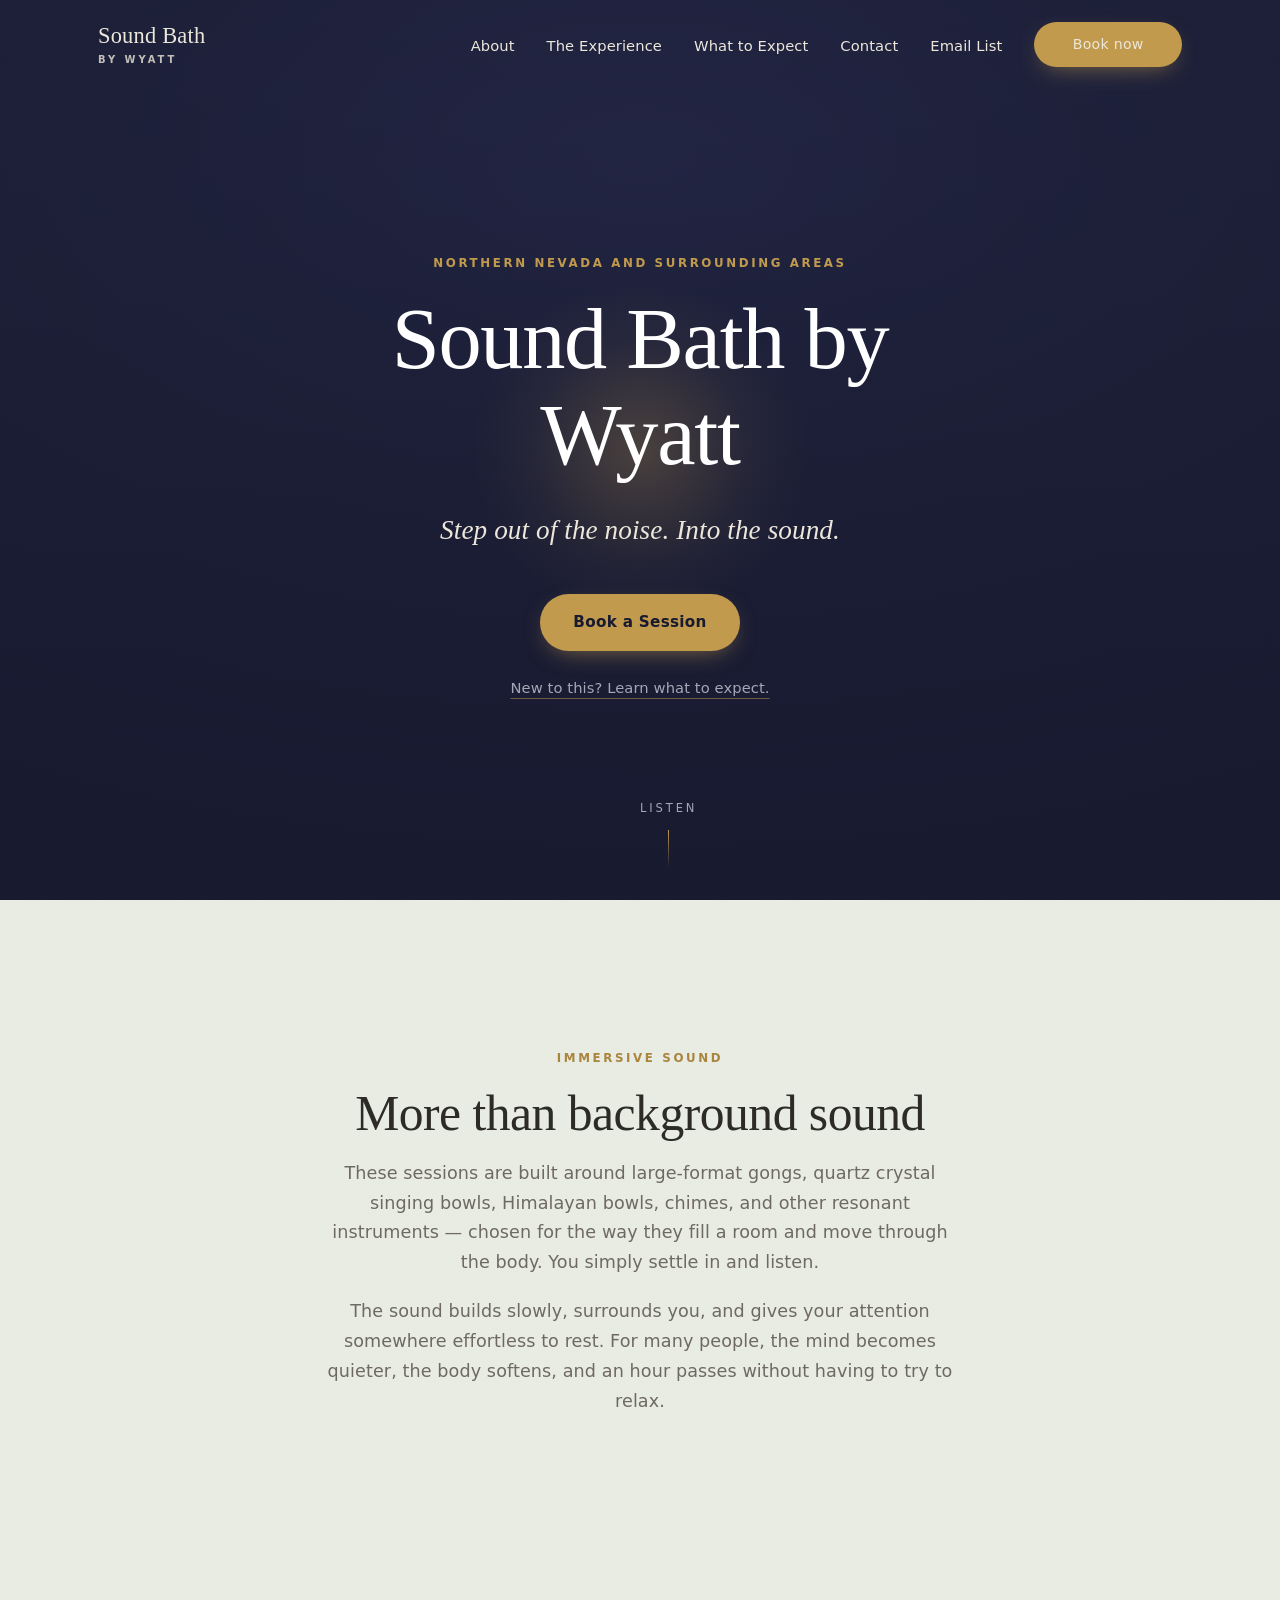
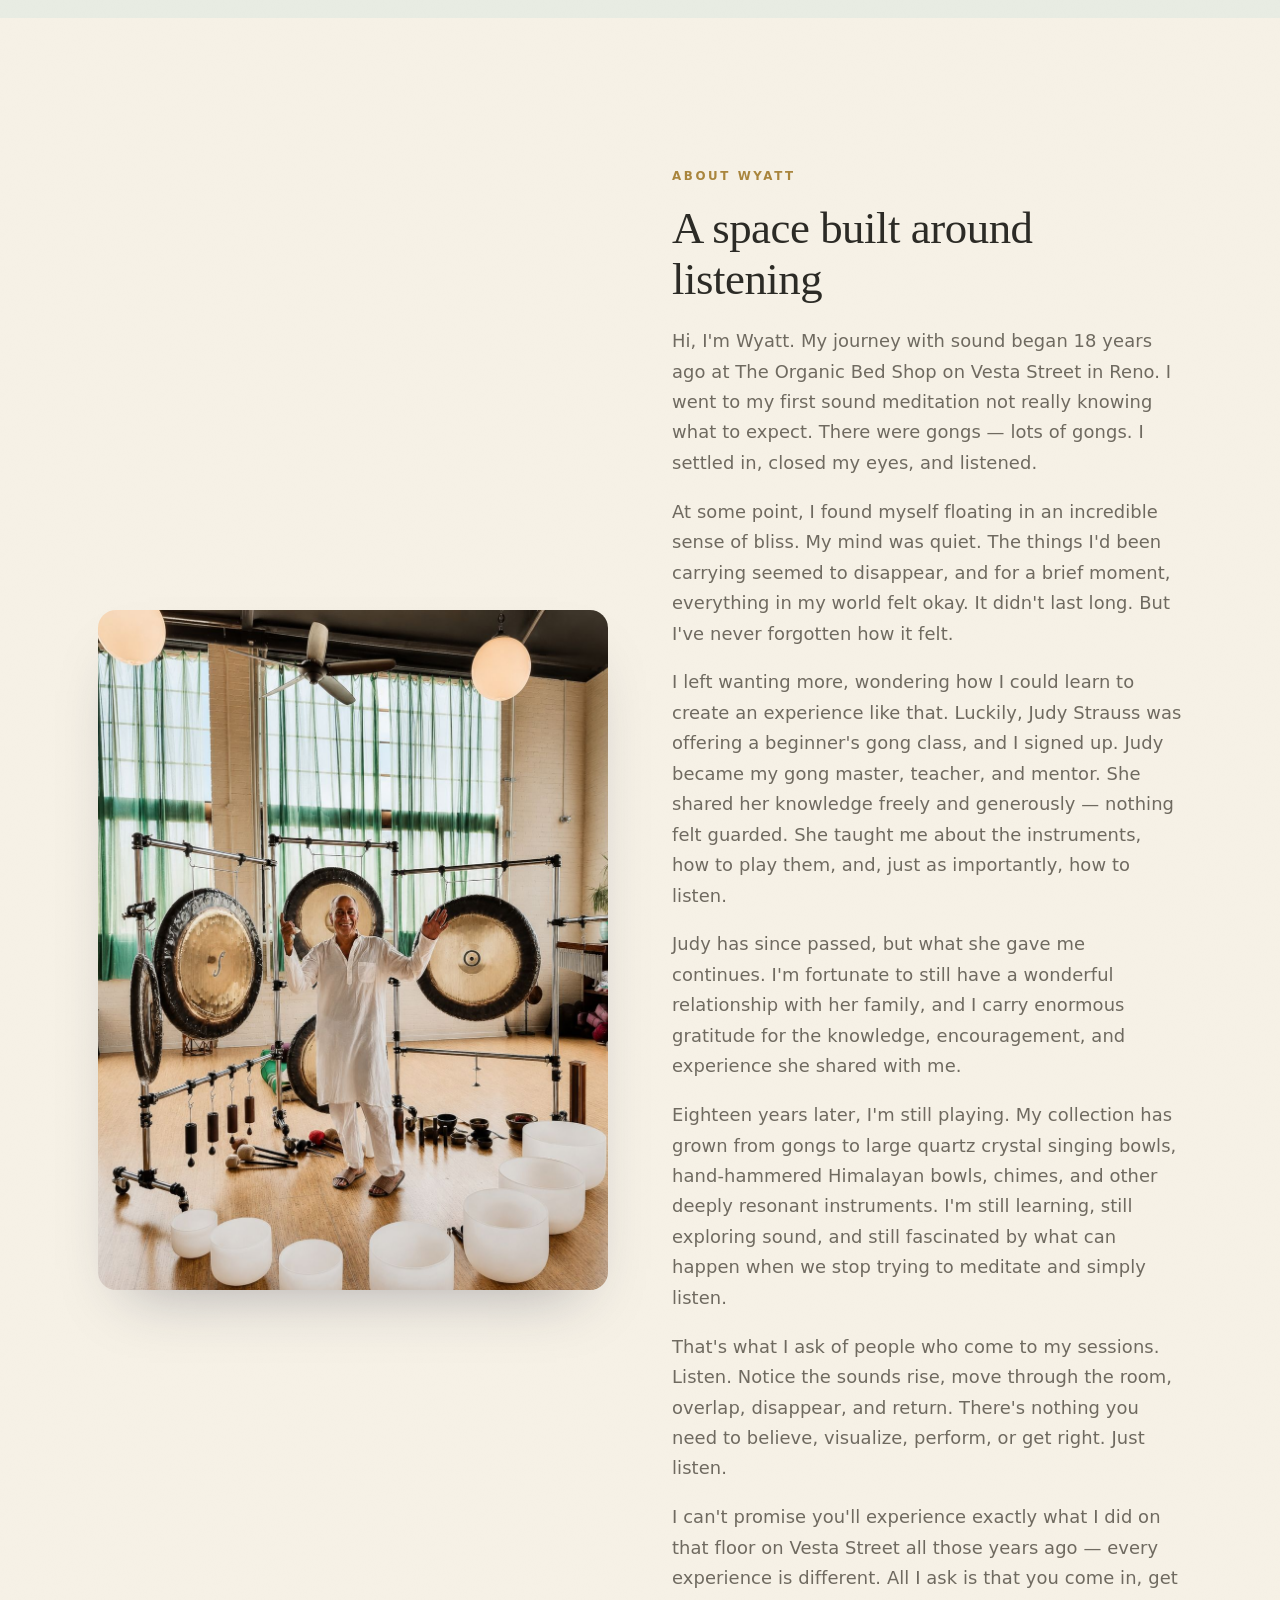
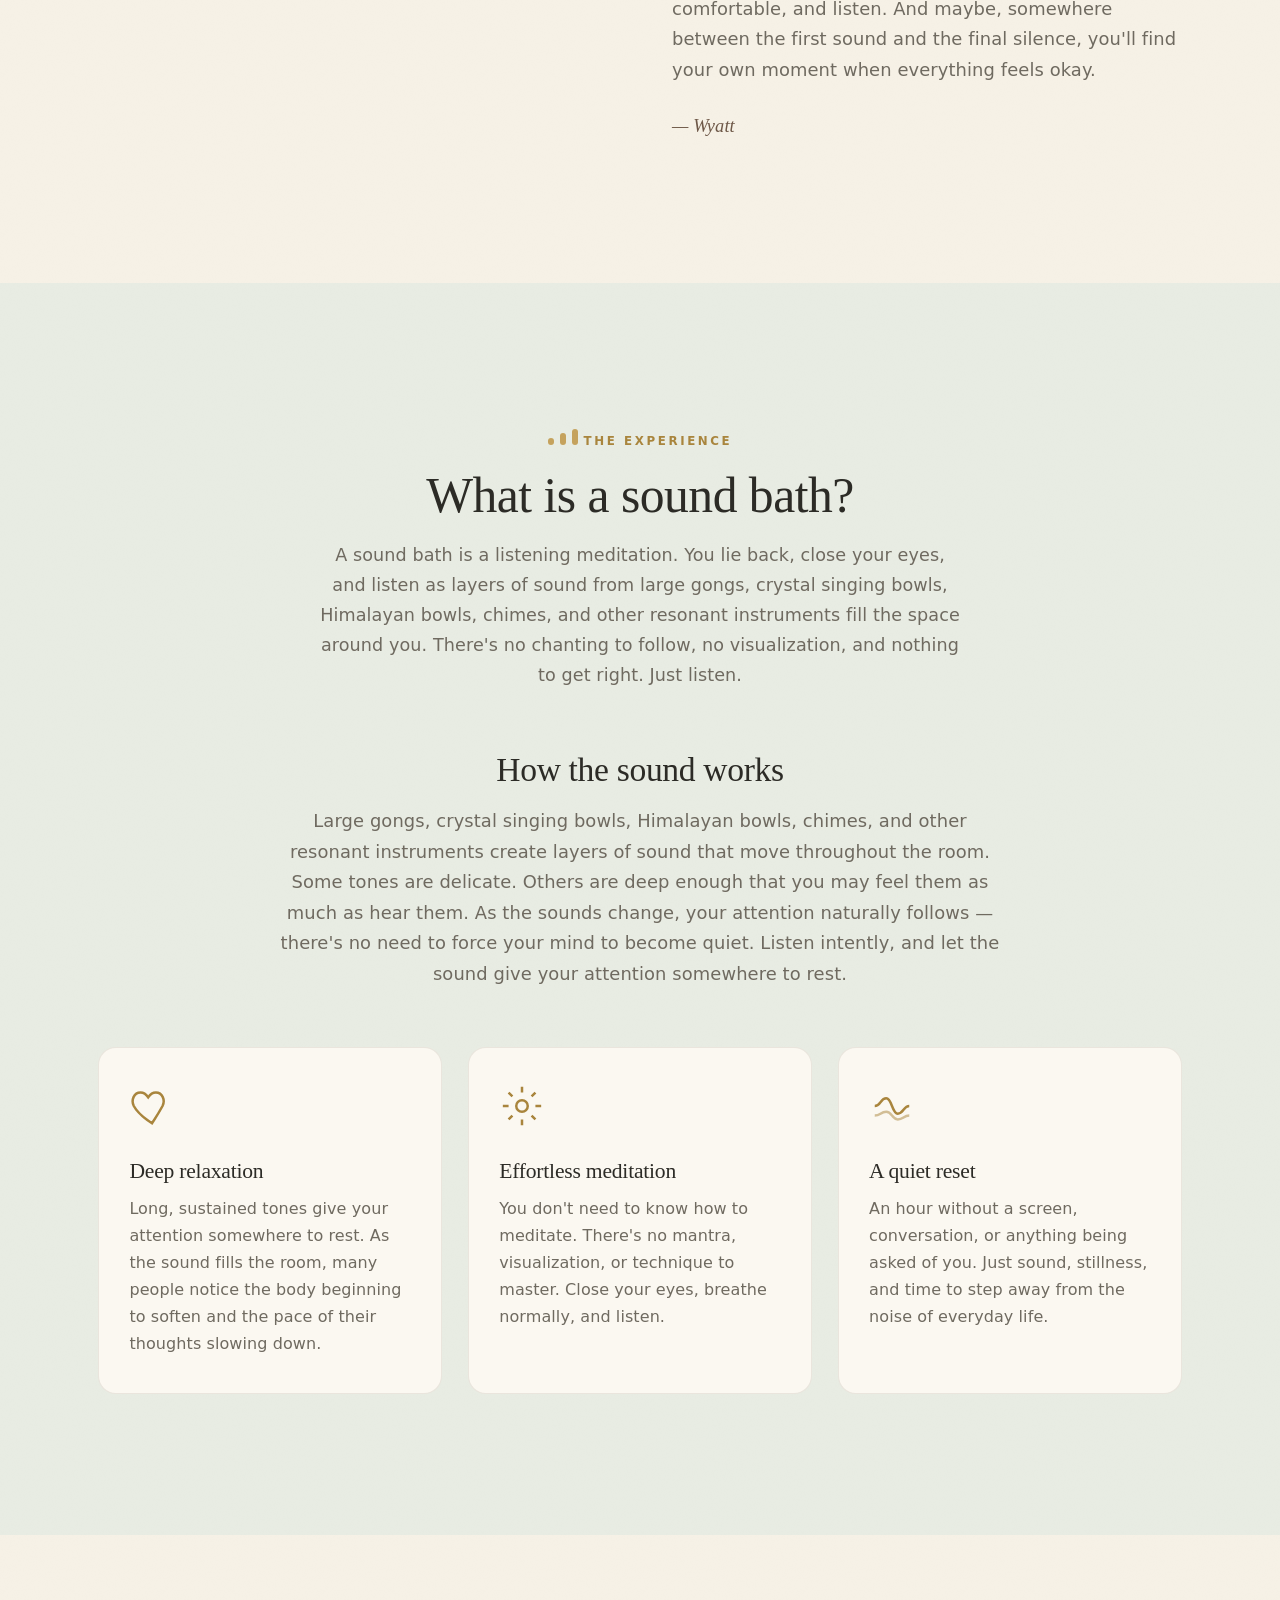
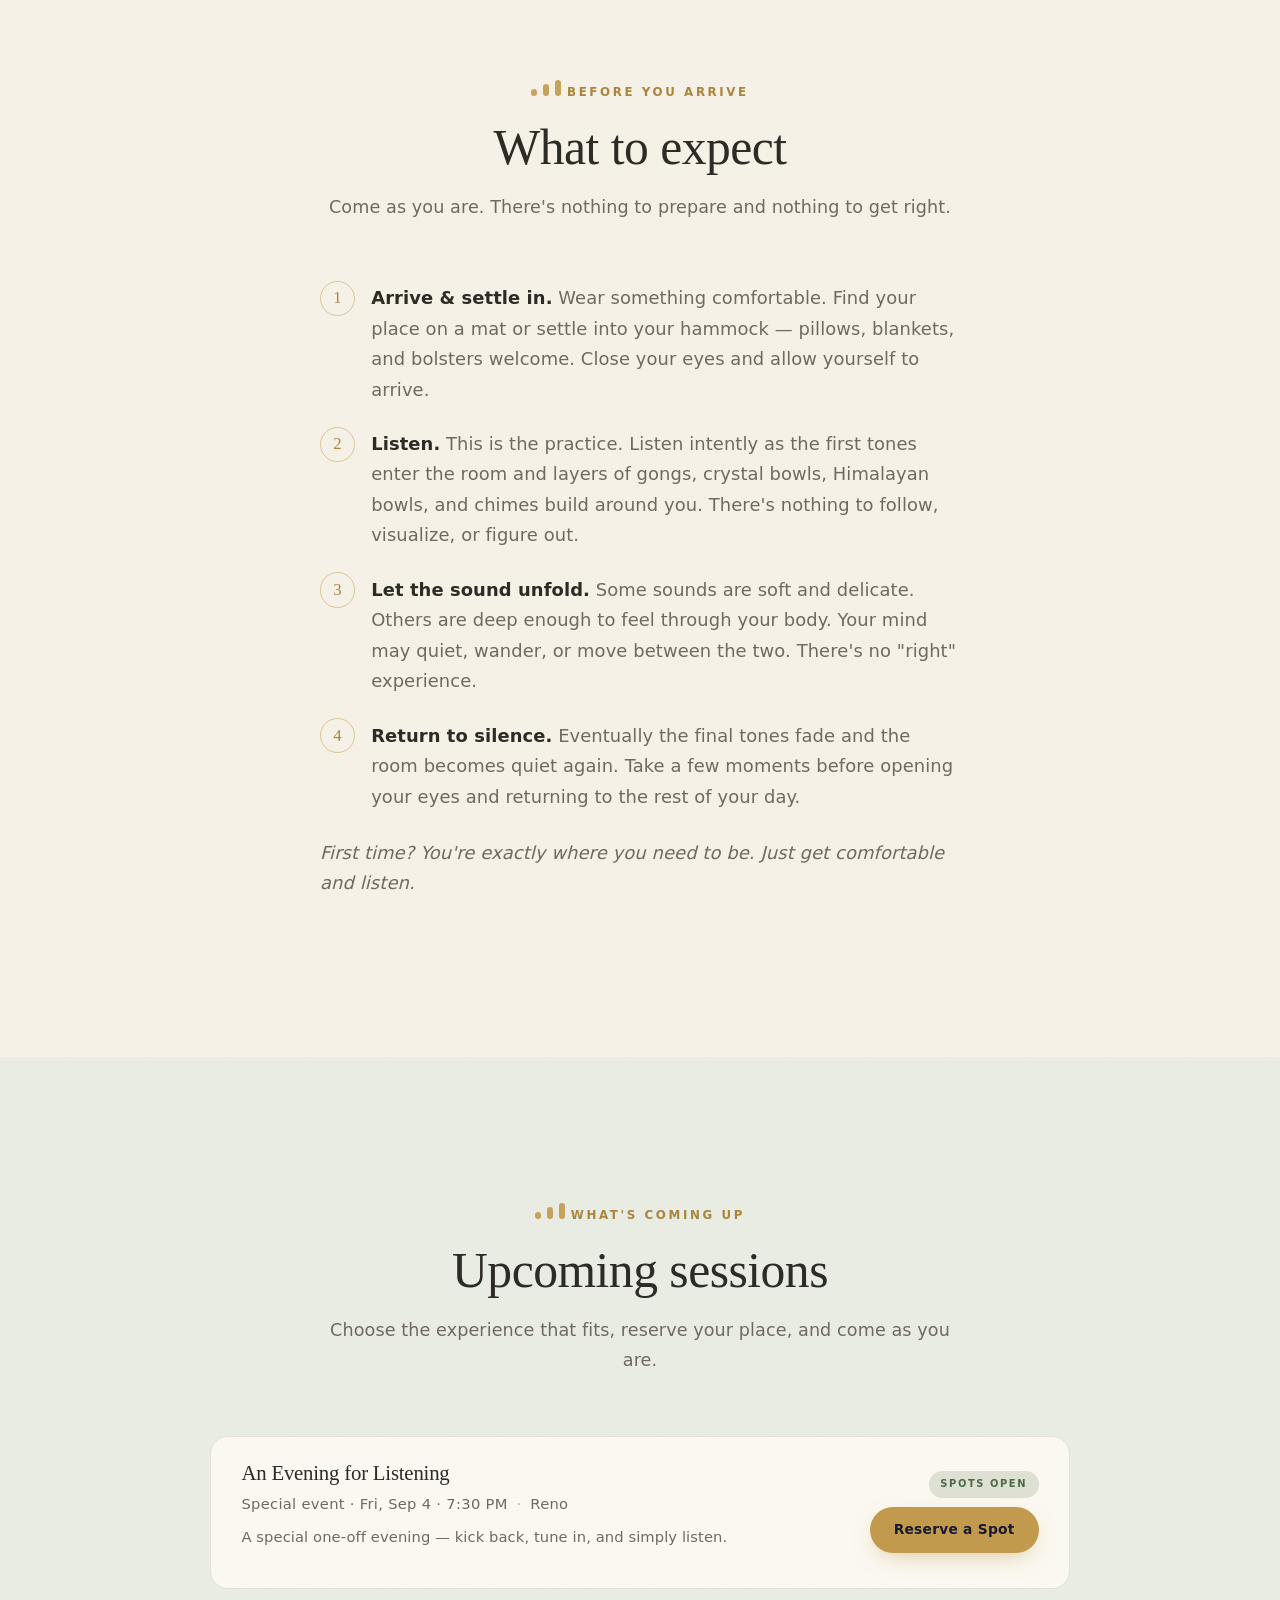
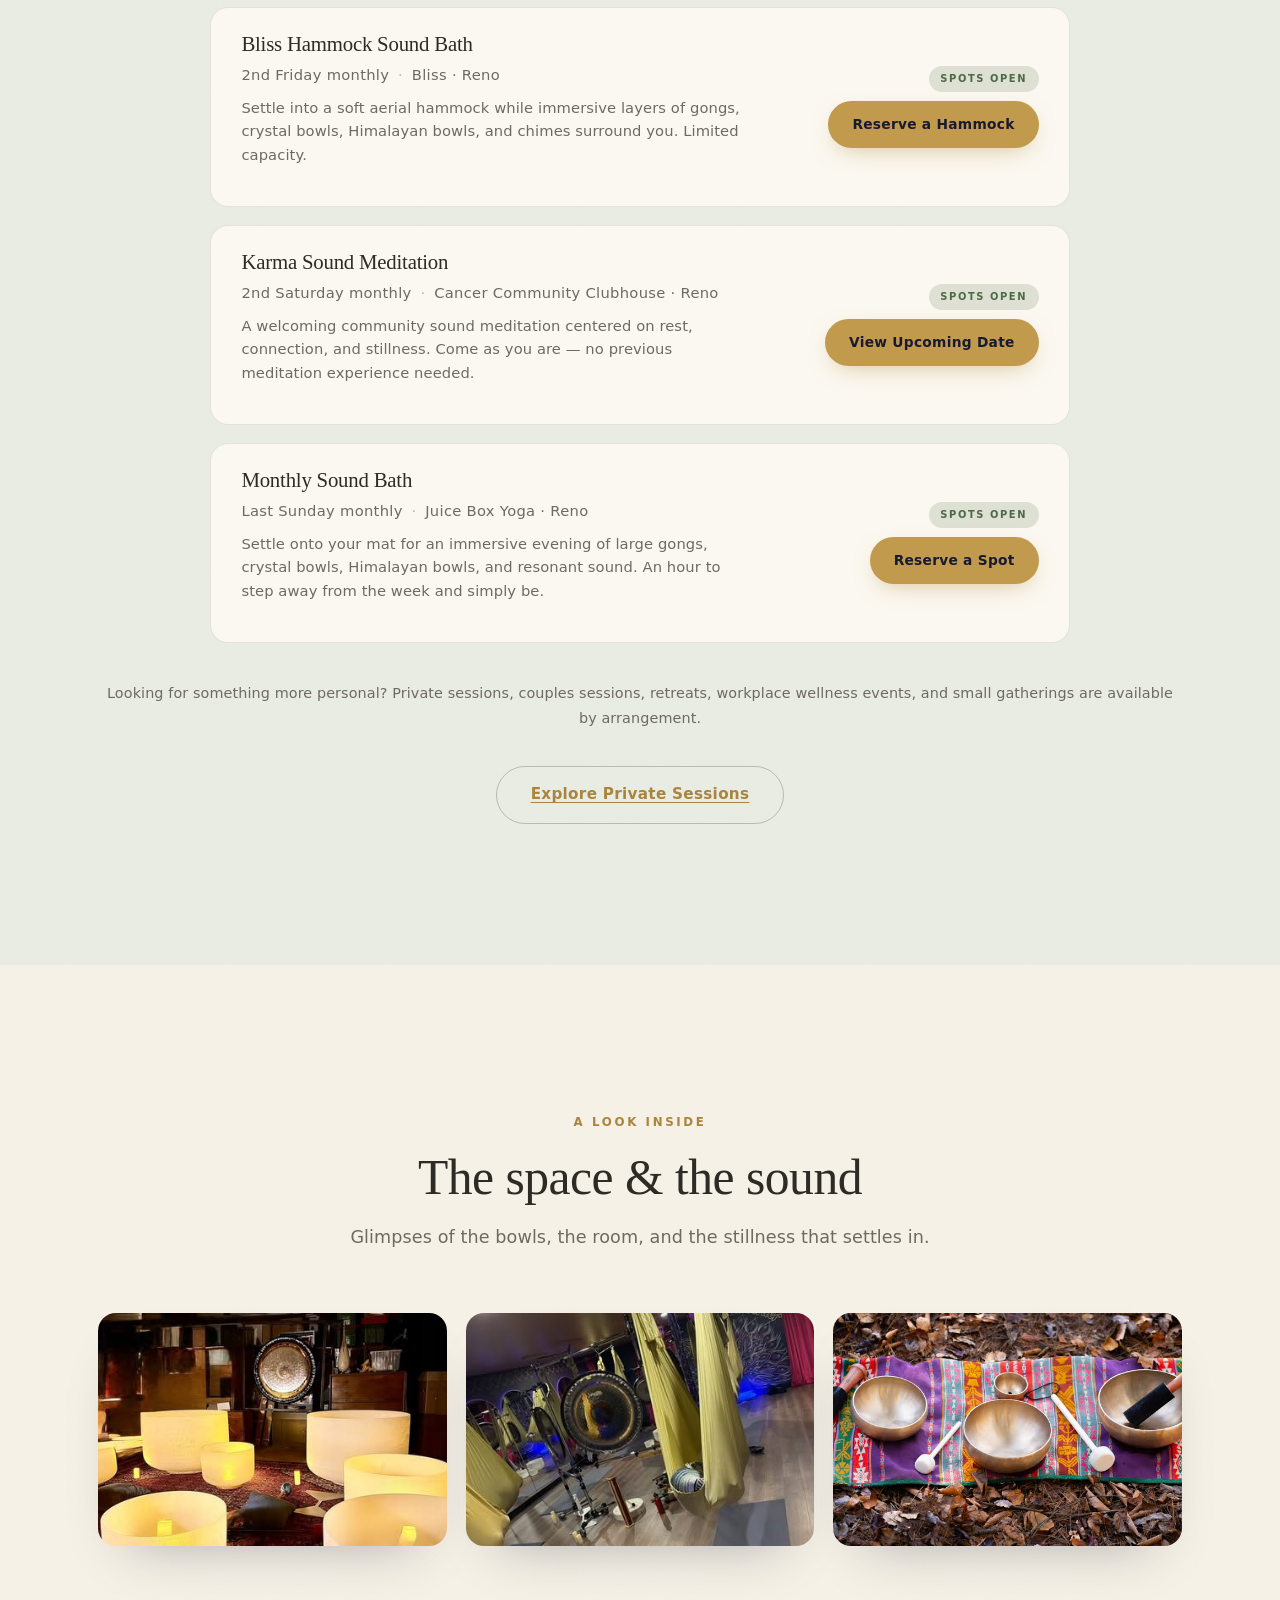
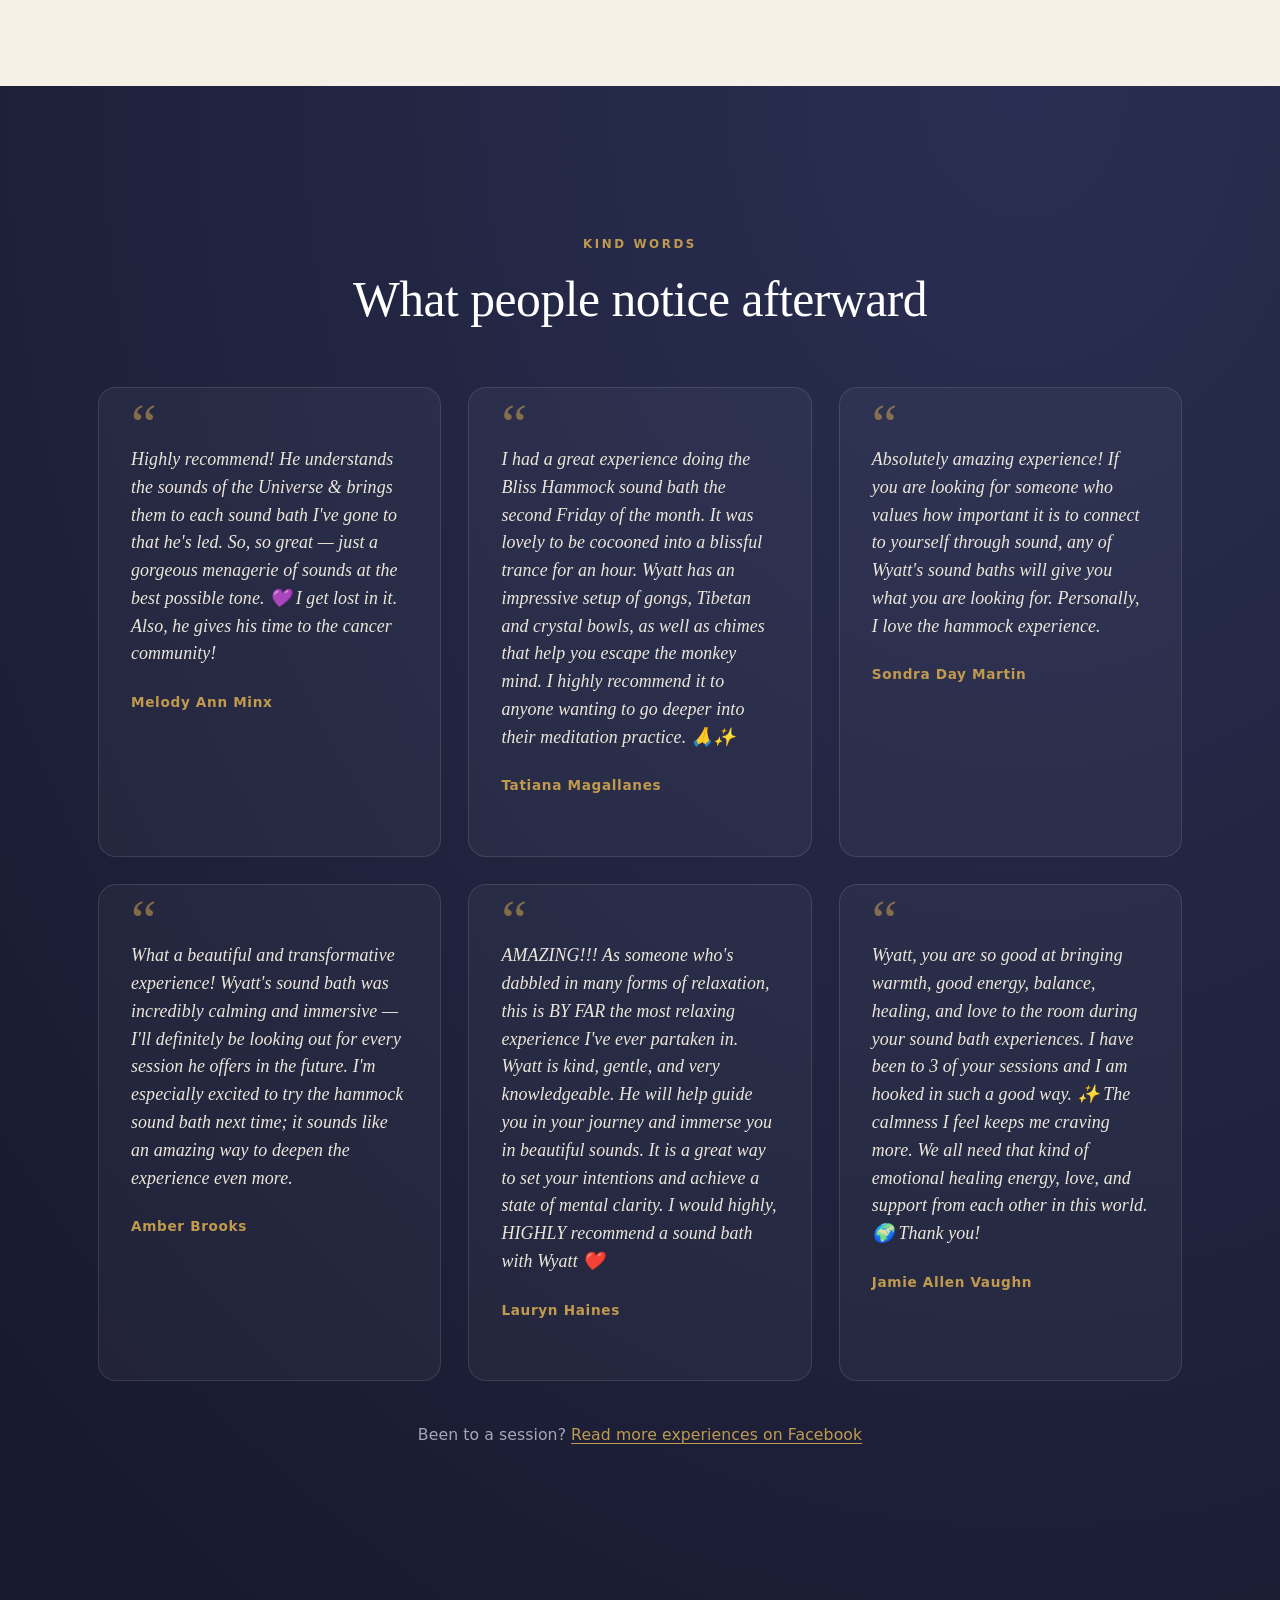
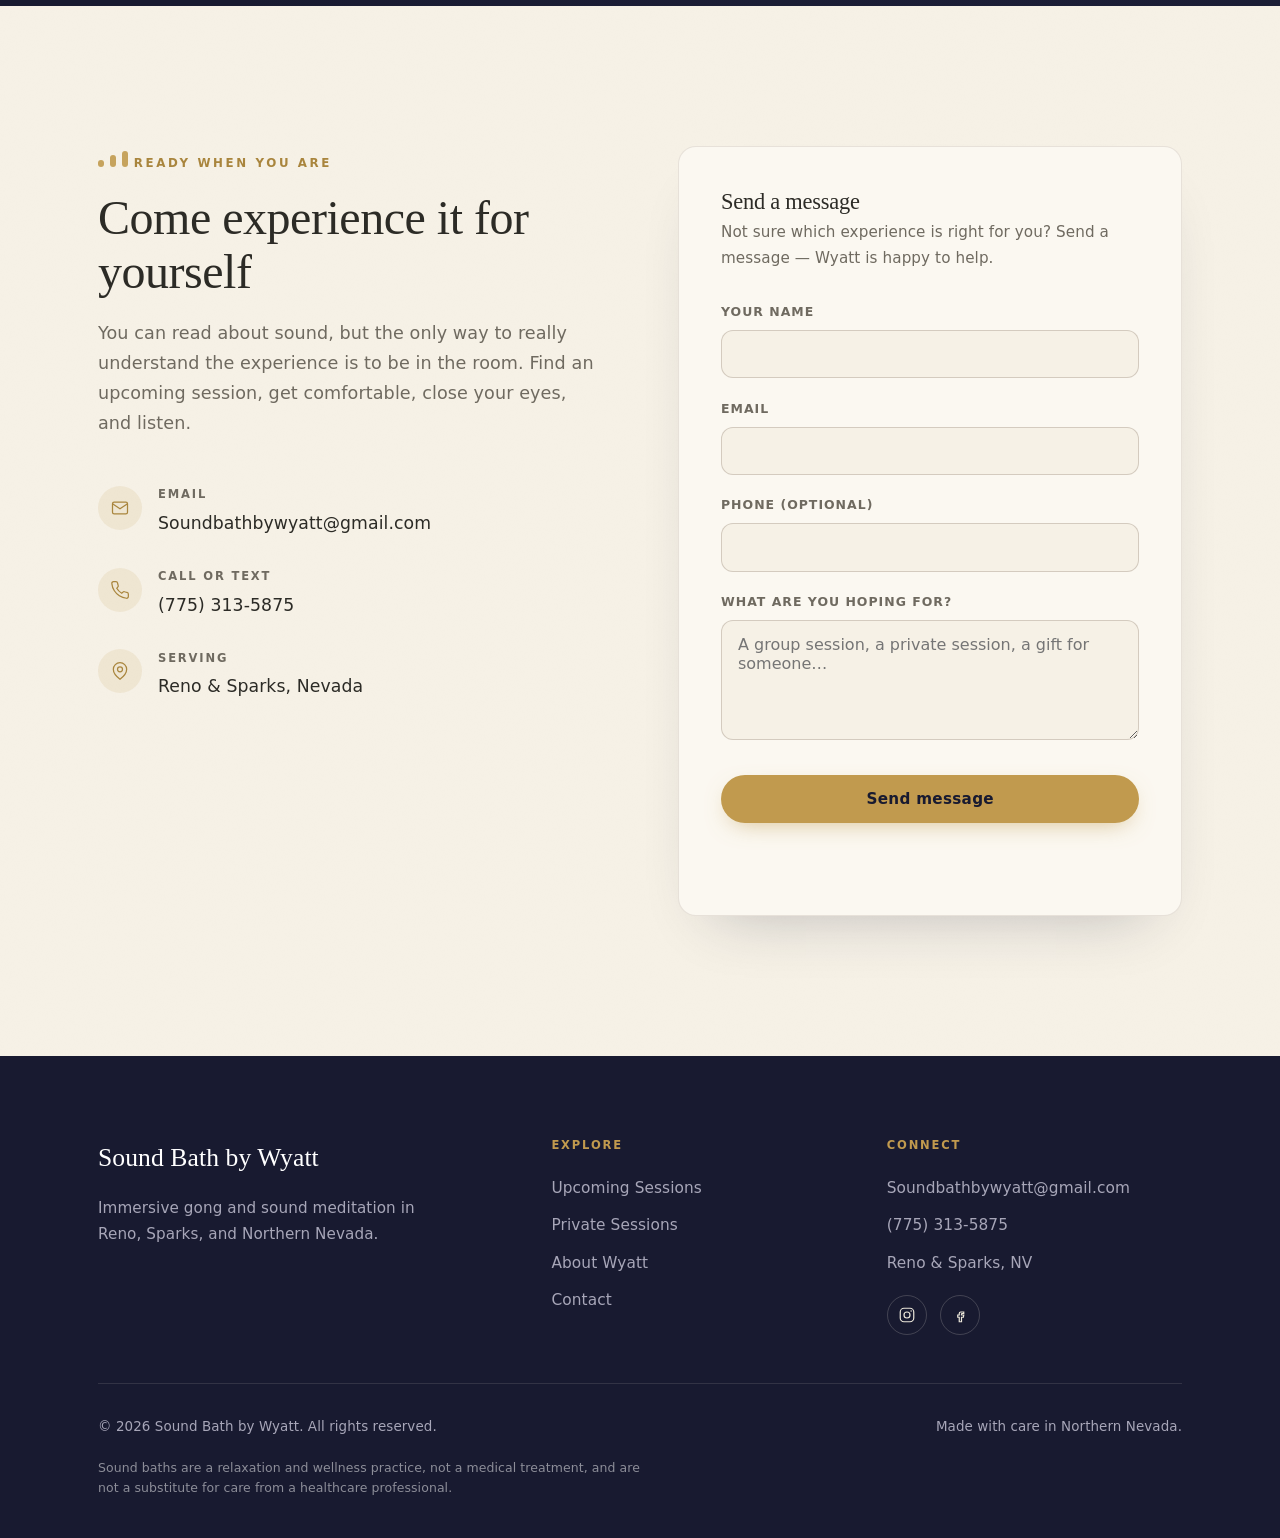
==== commit 035e0557: "Add files via upload" ====
--- a/index.html
+++ b/index.html
@@ -689,7 +689,7 @@
     <ul class="nav-links" id="navLinks">
       <li><a href="#about">About</a></li>
       <li><a href="#experience">The Experience</a></li>
-      <li><a href="#sessions">Sessions</a></li>
+      <li><a href="#sessions">What to Expect</a></li>
       <li><a href="#contact">Contact</a></li>
       <li><a href="https://mailchi.mp/4ab3c704cd1f/sound-bath-by-wyatt-information" target="_blank" rel="noopener">Email List</a></li>
       <li><a href="#schedule" class="btn btn-primary nav-cta">Book now</a></li>
@@ -809,64 +809,20 @@
 <section class="section section--cream" id="sessions">
   <div class="container">
     <div class="section-head center reveal">
-      <span class="eyebrow">What I Offer</span>
-      <h2>Different ways to listen</h2>
-      <p>Choose the experience that feels right for you.</p>
-    </div>
-
-    <!-- EDIT: these cards just describe the kinds of sessions offered. Booking happens
-         in the Schedule section below, so there are no prices or buttons here. -->
-    <div class="offer-grid type-grid">
-      <div class="offer reveal">
-        <span class="tag">One-on-one</span>
-        <h3>Private Sound Bath</h3>
-        <p class="duration">A session created just for you</p>
-        <p class="offer-desc">Settle into a private, uninterrupted sound meditation surrounded by gongs, crystal bowls, Himalayan bowls, and resonant sound. Nothing to follow. Nothing to accomplish. Just time to listen.</p>
-      </div>
-
-      <div class="offer reveal d1">
-        <span class="tag">For two</span>
-        <h3>Couples &amp; Pairs</h3>
-        <p class="duration">About 75 minutes · for two</p>
-        <p class="offer-desc">Share the experience side by side — a grounding, unplugged hour to rest together. No phones, no agenda, just sound and stillness.</p>
-      </div>
-
-      <div class="offer featured reveal d2">
-        <span class="tag">Signature</span>
-        <h3>Bliss Hammock Sound Bath</h3>
-        <p class="duration">About 60 minutes · limited capacity</p>
-        <p class="offer-desc">Settle into a soft aerial hammock that gently supports your entire body while layers of gong, crystal bowl, Himalayan bowl, and resonant tone move through the room. Without the pressure of the floor beneath you, it creates a cocooned, almost weightless feeling. Some drift, some meditate, some fall asleep. Just climb in, get comfortable, and let the sound unfold.</p>
-      </div>
-
-      <div class="offer featured reveal d3">
-        <span class="tag">Signature</span>
-        <h3>Enter the Sound</h3>
-        <p class="duration">36" Crystal Bowl + Hammock Immersion · up to 3 guests</p>
-        <p class="offer-desc">This experience begins inside the sound itself. Each guest steps into their own 36-inch crystal singing bowl as the tones move around and through the room. Then you transition into soft aerial hammocks and the immersion expands — large crystal bowls, planetary gongs, Himalayan bowls, chimes, and other resonant instruments layer into a full field of sound. First you enter the sound. Then you float in it.</p>
-        <a href="#contact" class="btn btn-primary" style="margin-top:1.4rem;">Ask about the Immersion</a>
-      </div>
-    </div>
-
-    <!-- What to expect + locations -->
-    <div class="expect">
-      <div class="reveal">
-        <h3>What to expect</h3>
-        <p style="margin-bottom:1.2rem; color:var(--ink-soft);">Come as you are. There's nothing to prepare and nothing to get right.</p>
-        <ol>
-          <li><strong>Arrive &amp; settle in.</strong> Wear something comfortable. Find your place on a mat or settle into your hammock — pillows, blankets, and bolsters welcome. Close your eyes and allow yourself to arrive.</li>
-          <li><strong>Listen.</strong> This is the practice. Listen intently as the first tones enter the room and layers of gongs, crystal bowls, Himalayan bowls, and chimes build around you. There's nothing to follow, visualize, or figure out.</li>
-          <li><strong>Let the sound unfold.</strong> Some sounds are soft and delicate. Others are deep enough to feel through your body. Your mind may quiet, wander, or move between the two. There's no "right" experience.</li>
-          <li><strong>Return to silence.</strong> Eventually the final tones fade and the room becomes quiet again. Take a few moments before opening your eyes and returning to the rest of your day.</li>
-        </ol>
-        <p style="margin-top:1.2rem; font-style:italic; color:var(--ink-soft);">First time? You're exactly where you need to be. Just get comfortable and listen.</p>
-      </div>
-      <div class="locations-card reveal d1">
-        <h4>Where sessions are held</h4>
-        <!-- EDIT: CONTACT / locations — update with Wyatt's actual studio or service details. -->
-        <p><span class="place">Reno, NV</span> — group sessions at a calm local studio, plus private sessions in your home.</p>
-        <p><span class="place">Sparks, NV</span> — private and in-home sessions available by arrangement.</p>
-        <p>Hosting a small gathering, retreat, or special event? Custom and on-location sessions are welcome — just ask.</p>
-      </div>
+      <div class="ripple-mark" aria-hidden="true"><span></span><span></span><span></span></div>
+      <span class="eyebrow">Before You Arrive</span>
+      <h2>What to expect</h2>
+      <p>Come as you are. There's nothing to prepare and nothing to get right.</p>
+    </div>
+
+    <div class="expect reveal" style="display:block; border-top:none; padding-top:0; margin:clamp(1.5rem,3vw,2.5rem) auto 0; max-width:640px;">
+      <ol>
+        <li><strong>Arrive &amp; settle in.</strong> Wear something comfortable. Find your place on a mat or settle into your hammock — pillows, blankets, and bolsters welcome. Close your eyes and allow yourself to arrive.</li>
+        <li><strong>Listen.</strong> This is the practice. Listen intently as the first tones enter the room and layers of gongs, crystal bowls, Himalayan bowls, and chimes build around you. There's nothing to follow, visualize, or figure out.</li>
+        <li><strong>Let the sound unfold.</strong> Some sounds are soft and delicate. Others are deep enough to feel through your body. Your mind may quiet, wander, or move between the two. There's no "right" experience.</li>
+        <li><strong>Return to silence.</strong> Eventually the final tones fade and the room becomes quiet again. Take a few moments before opening your eyes and returning to the rest of your day.</li>
+      </ol>
+      <p style="margin-top:1.6rem; font-style:italic; color:var(--ink-soft);">First time? You're exactly where you need to be. Just get comfortable and listen.</p>
     </div>
   </div>
 </section>
@@ -1013,7 +969,7 @@
         <h4>Explore</h4>
         <ul>
           <li><a href="#schedule">Upcoming Sessions</a></li>
-          <li><a href="#sessions">Private Sessions</a></li>
+          <li><a href="#contact">Private Sessions</a></li>
           <li><a href="#about">About Wyatt</a></li>
           <li><a href="#contact">Contact</a></li>
         </ul>
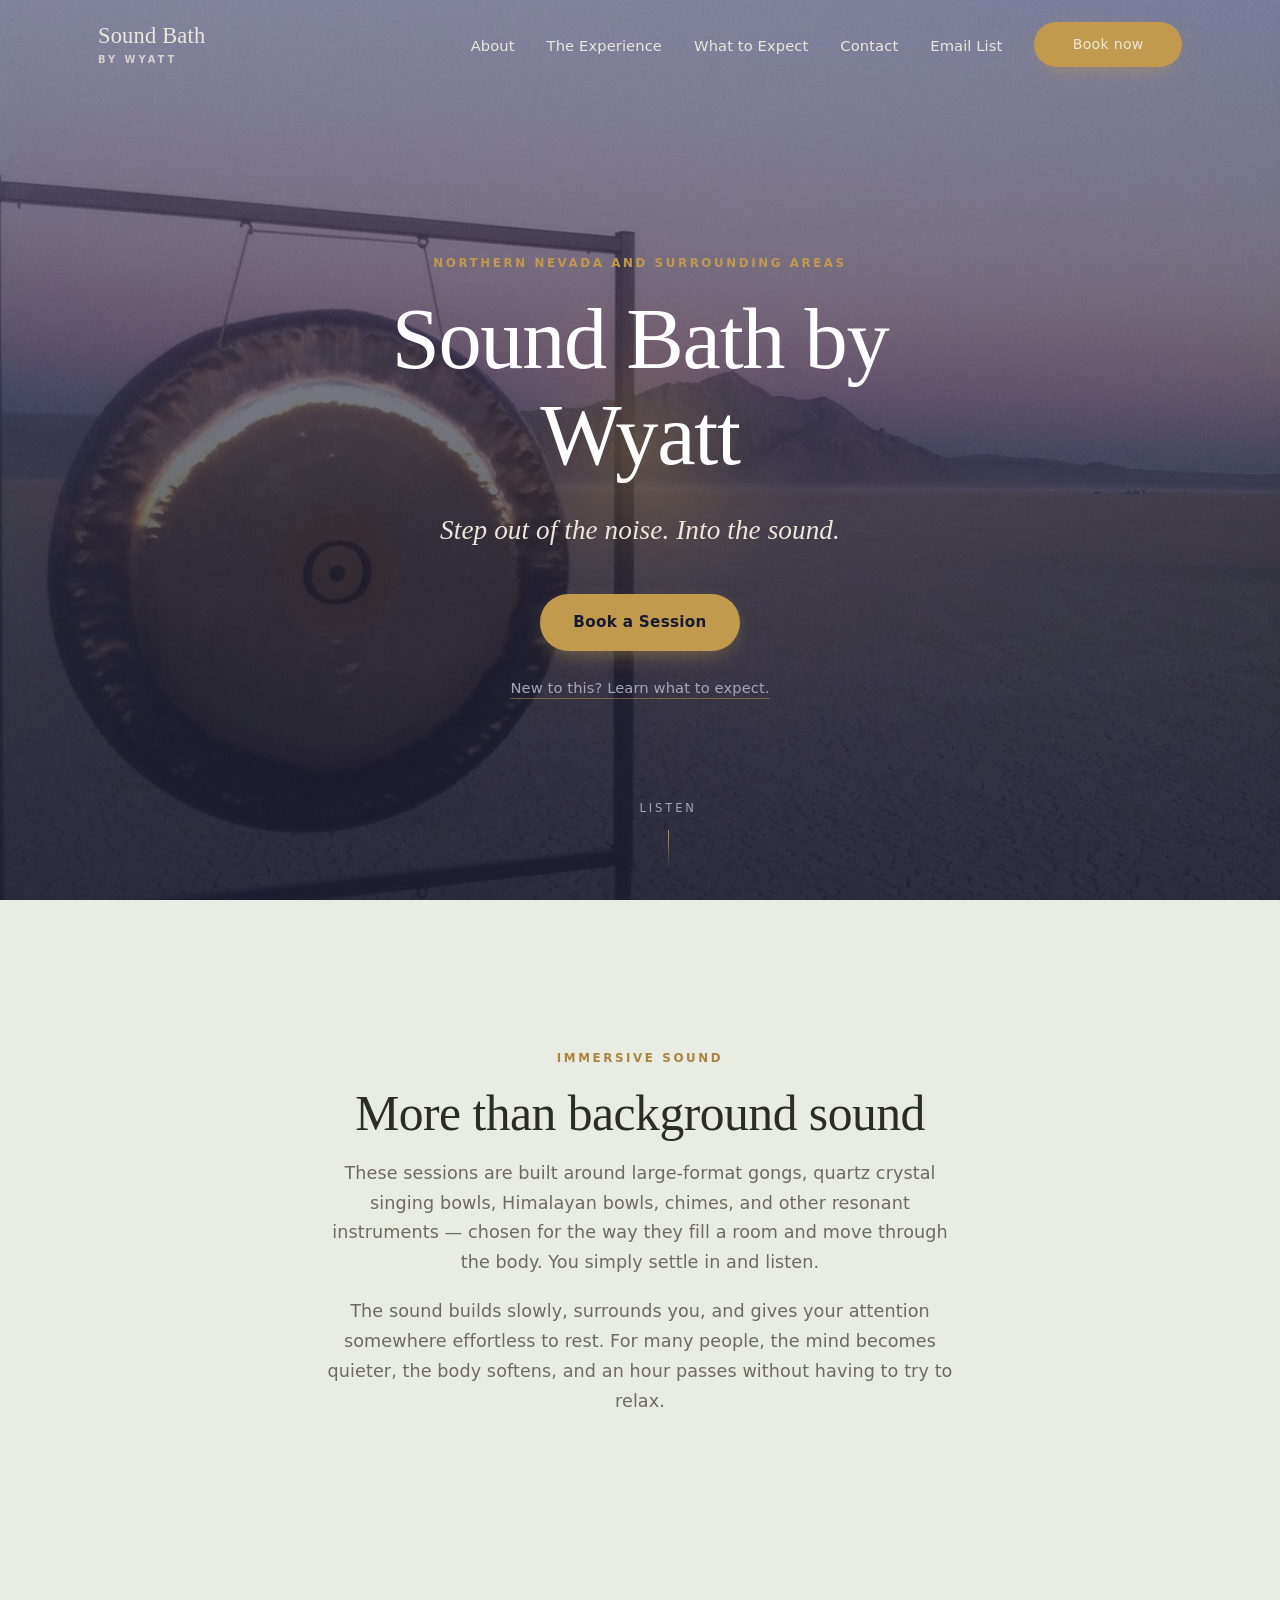
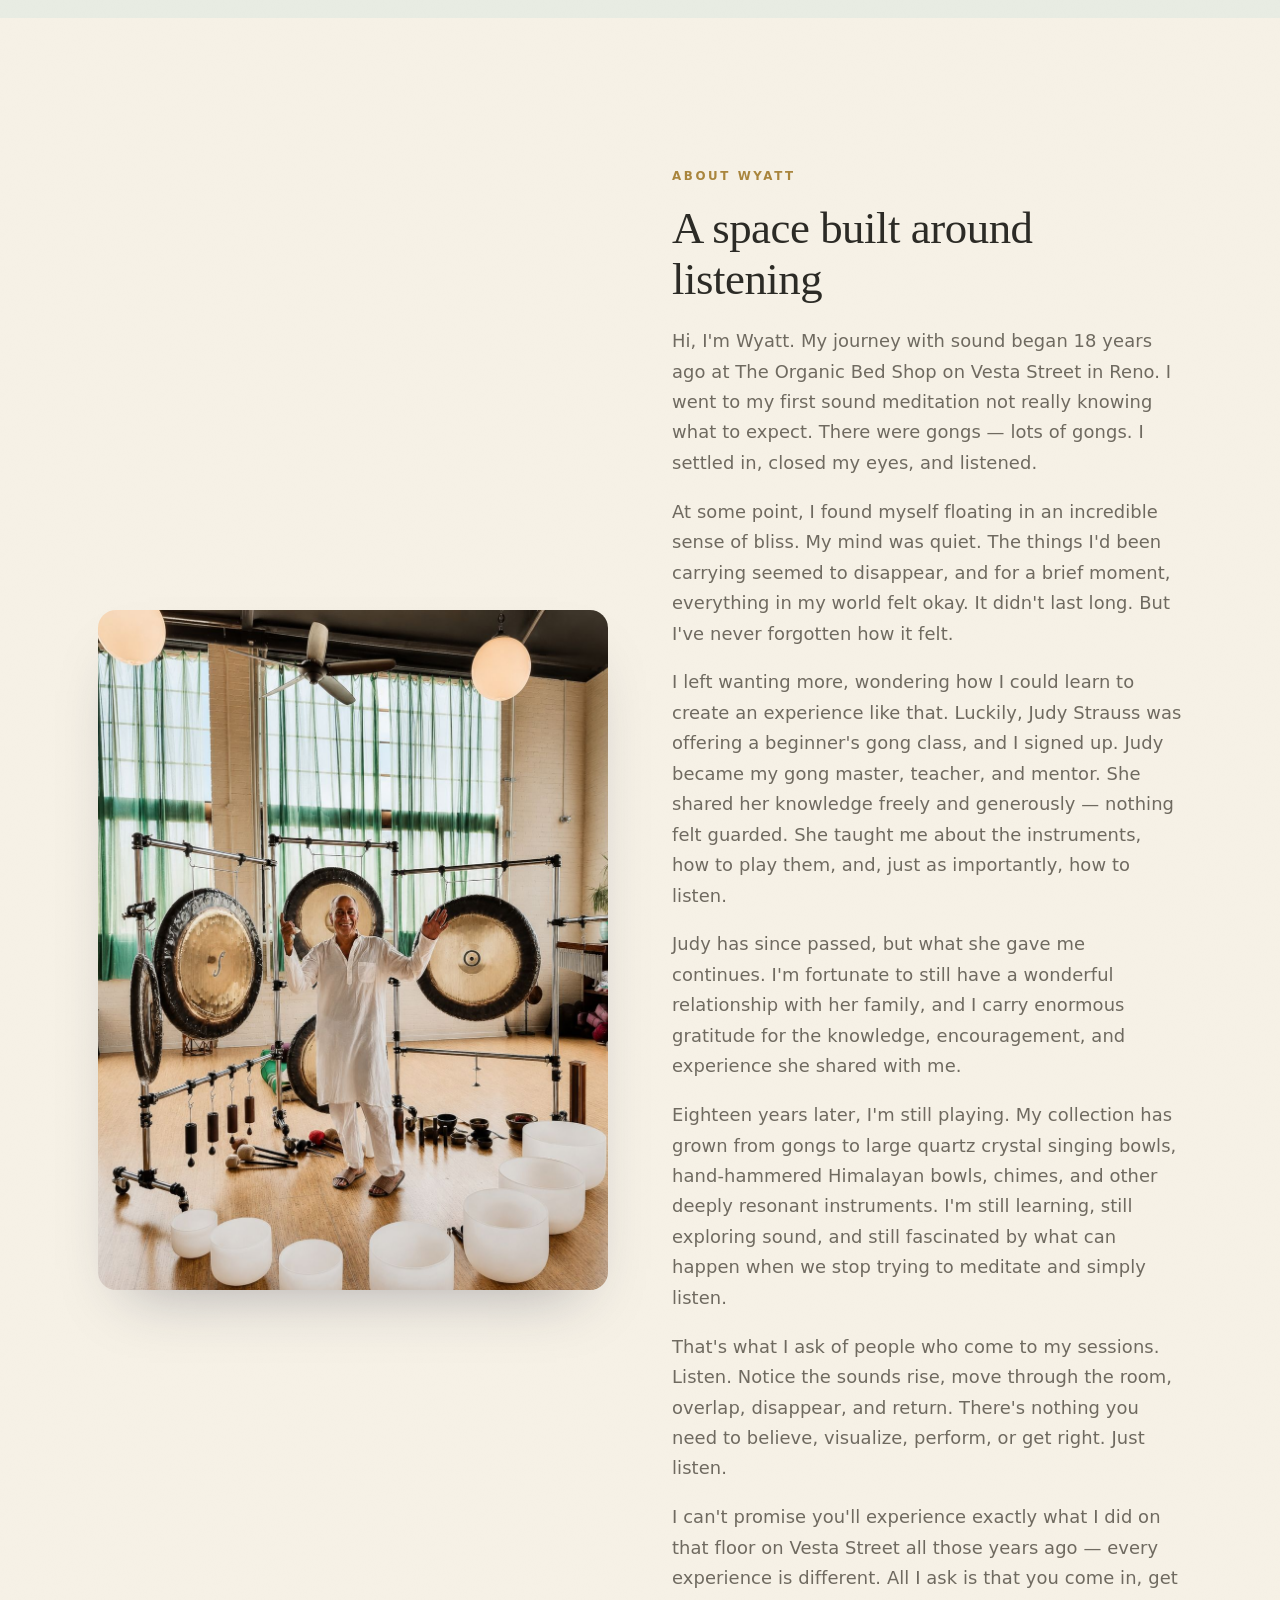
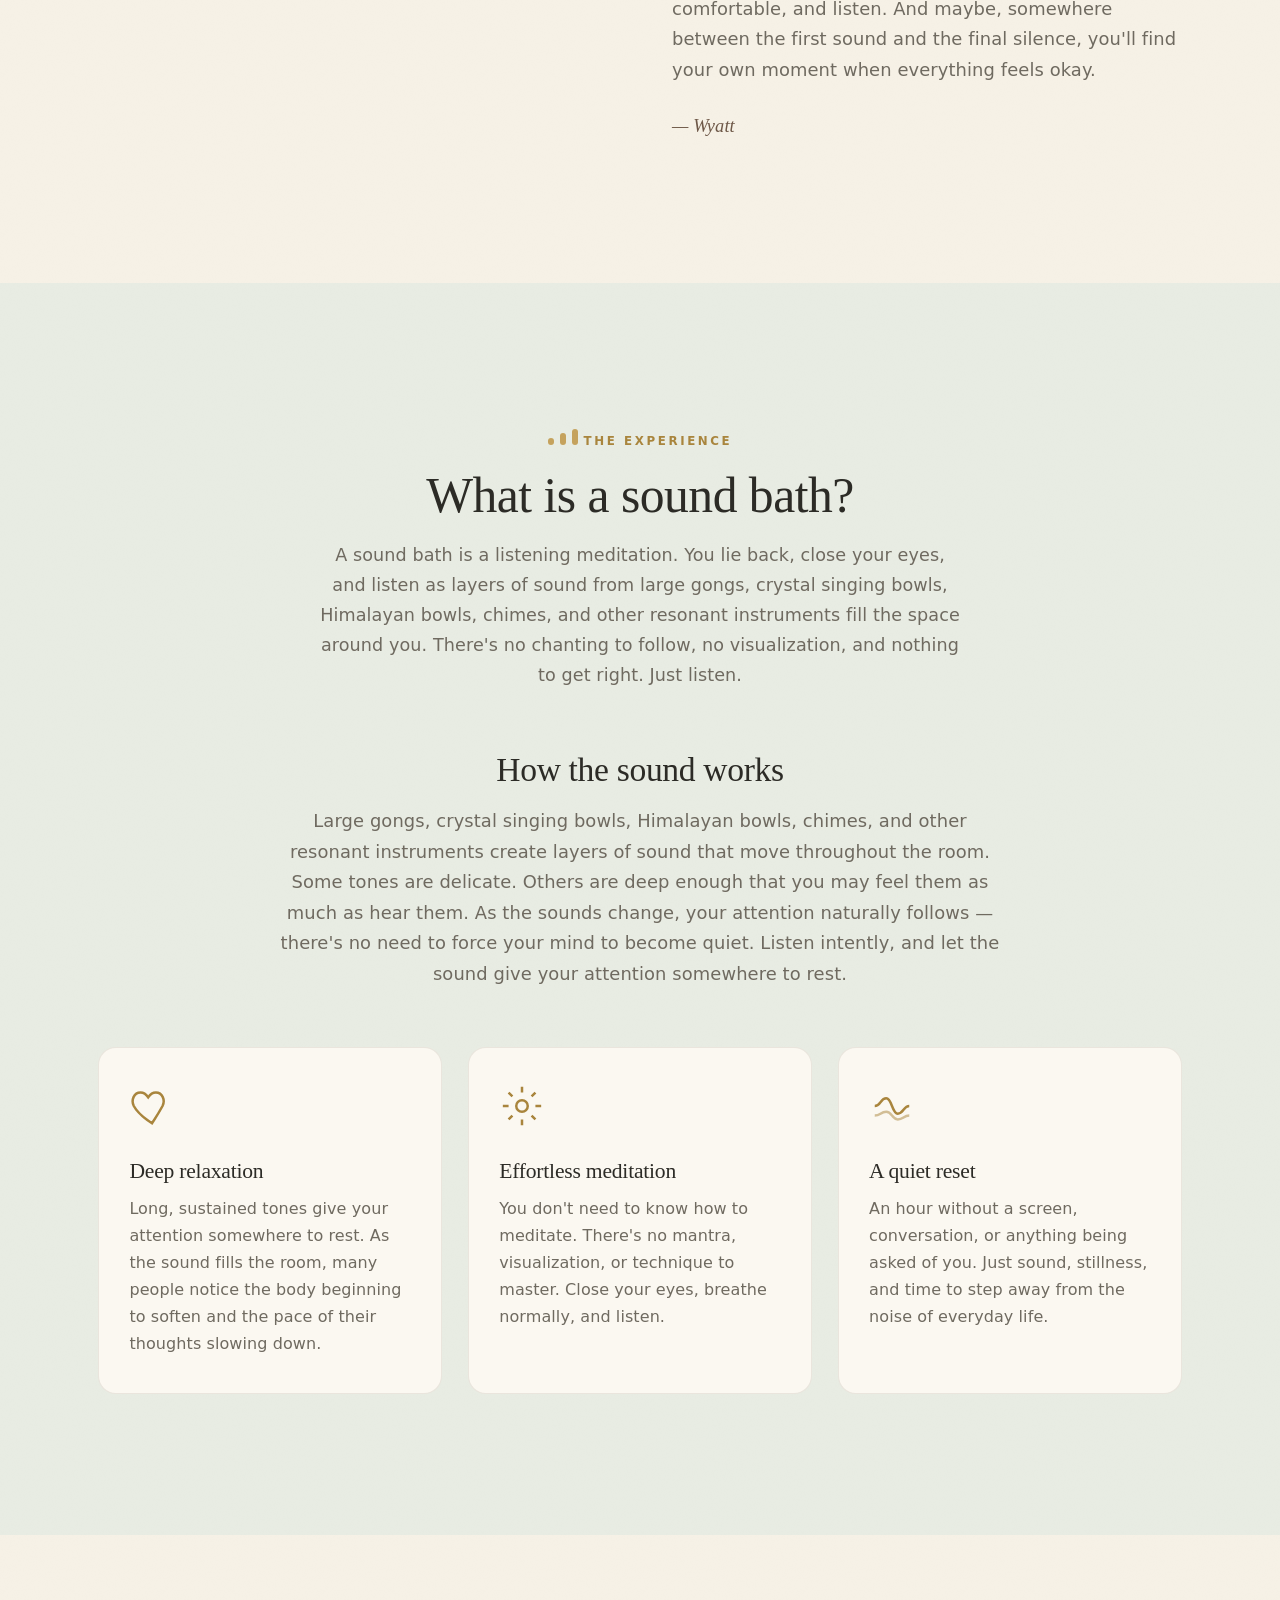
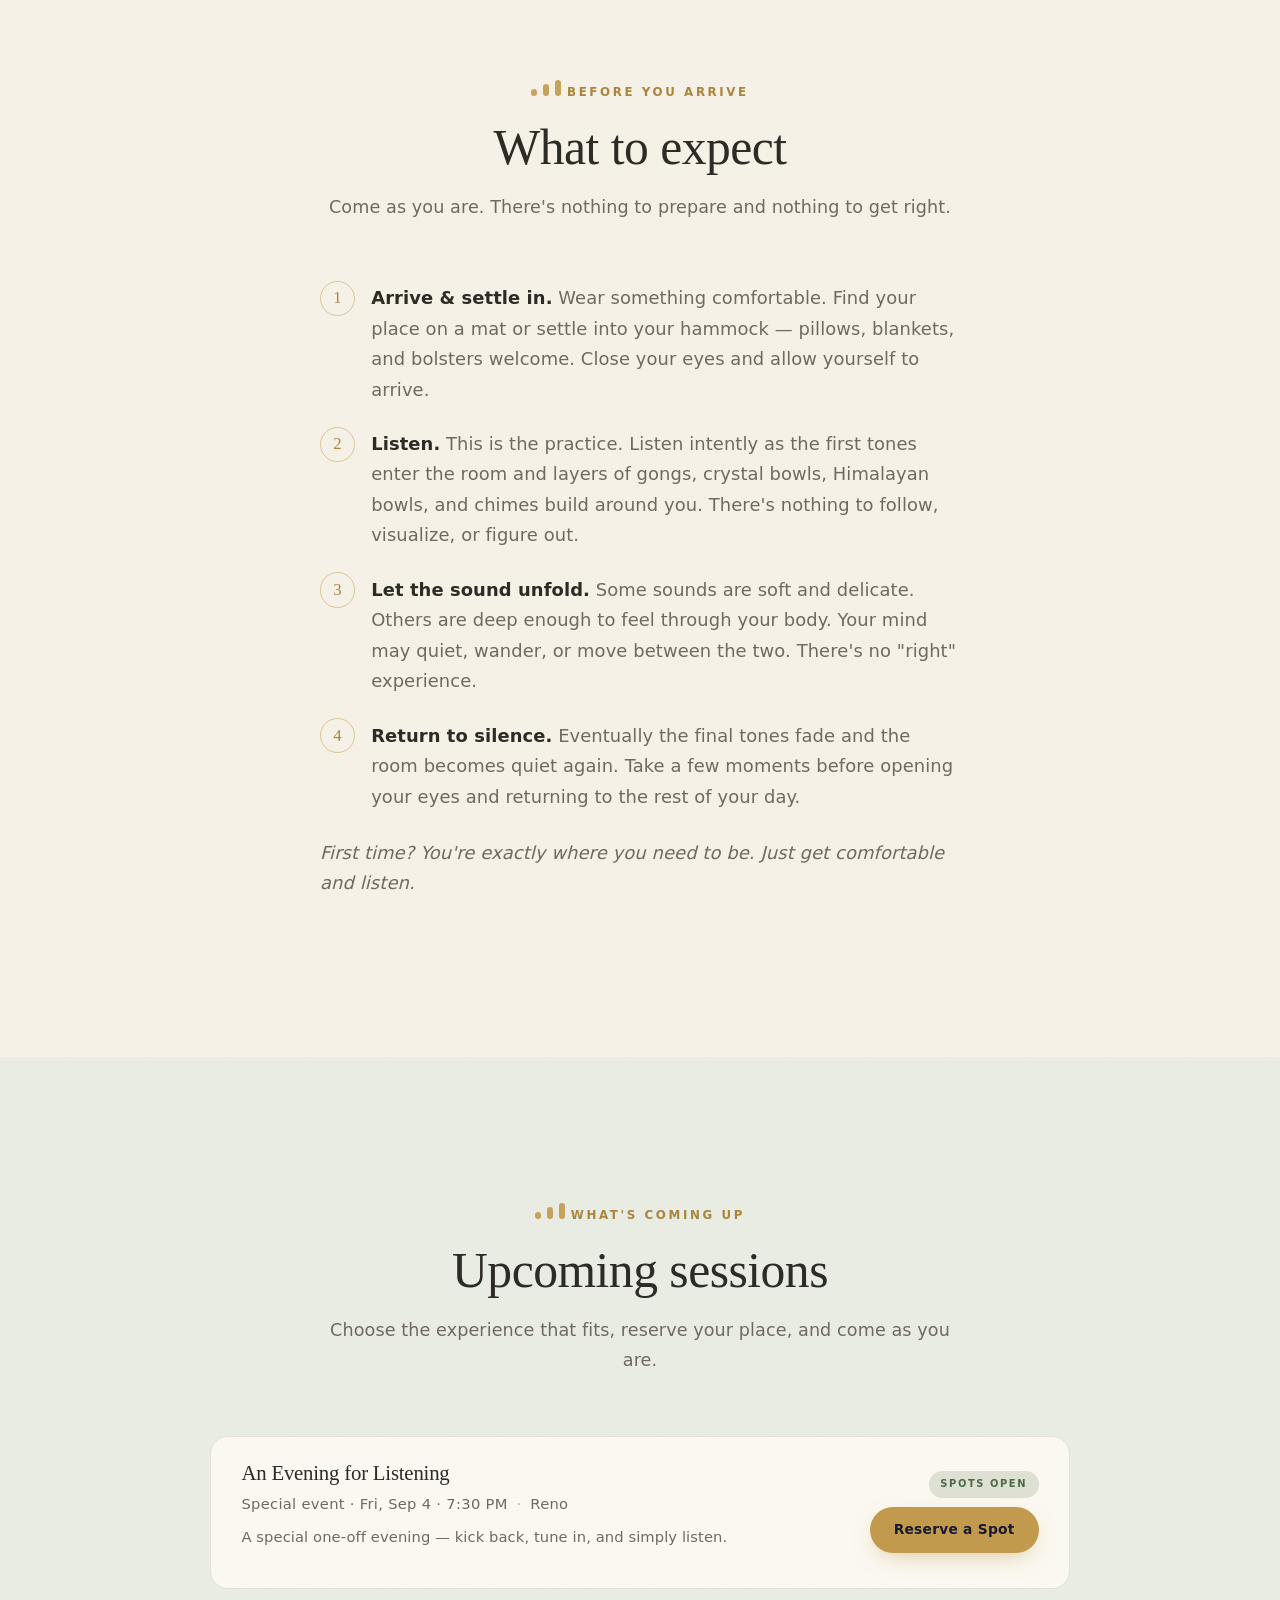
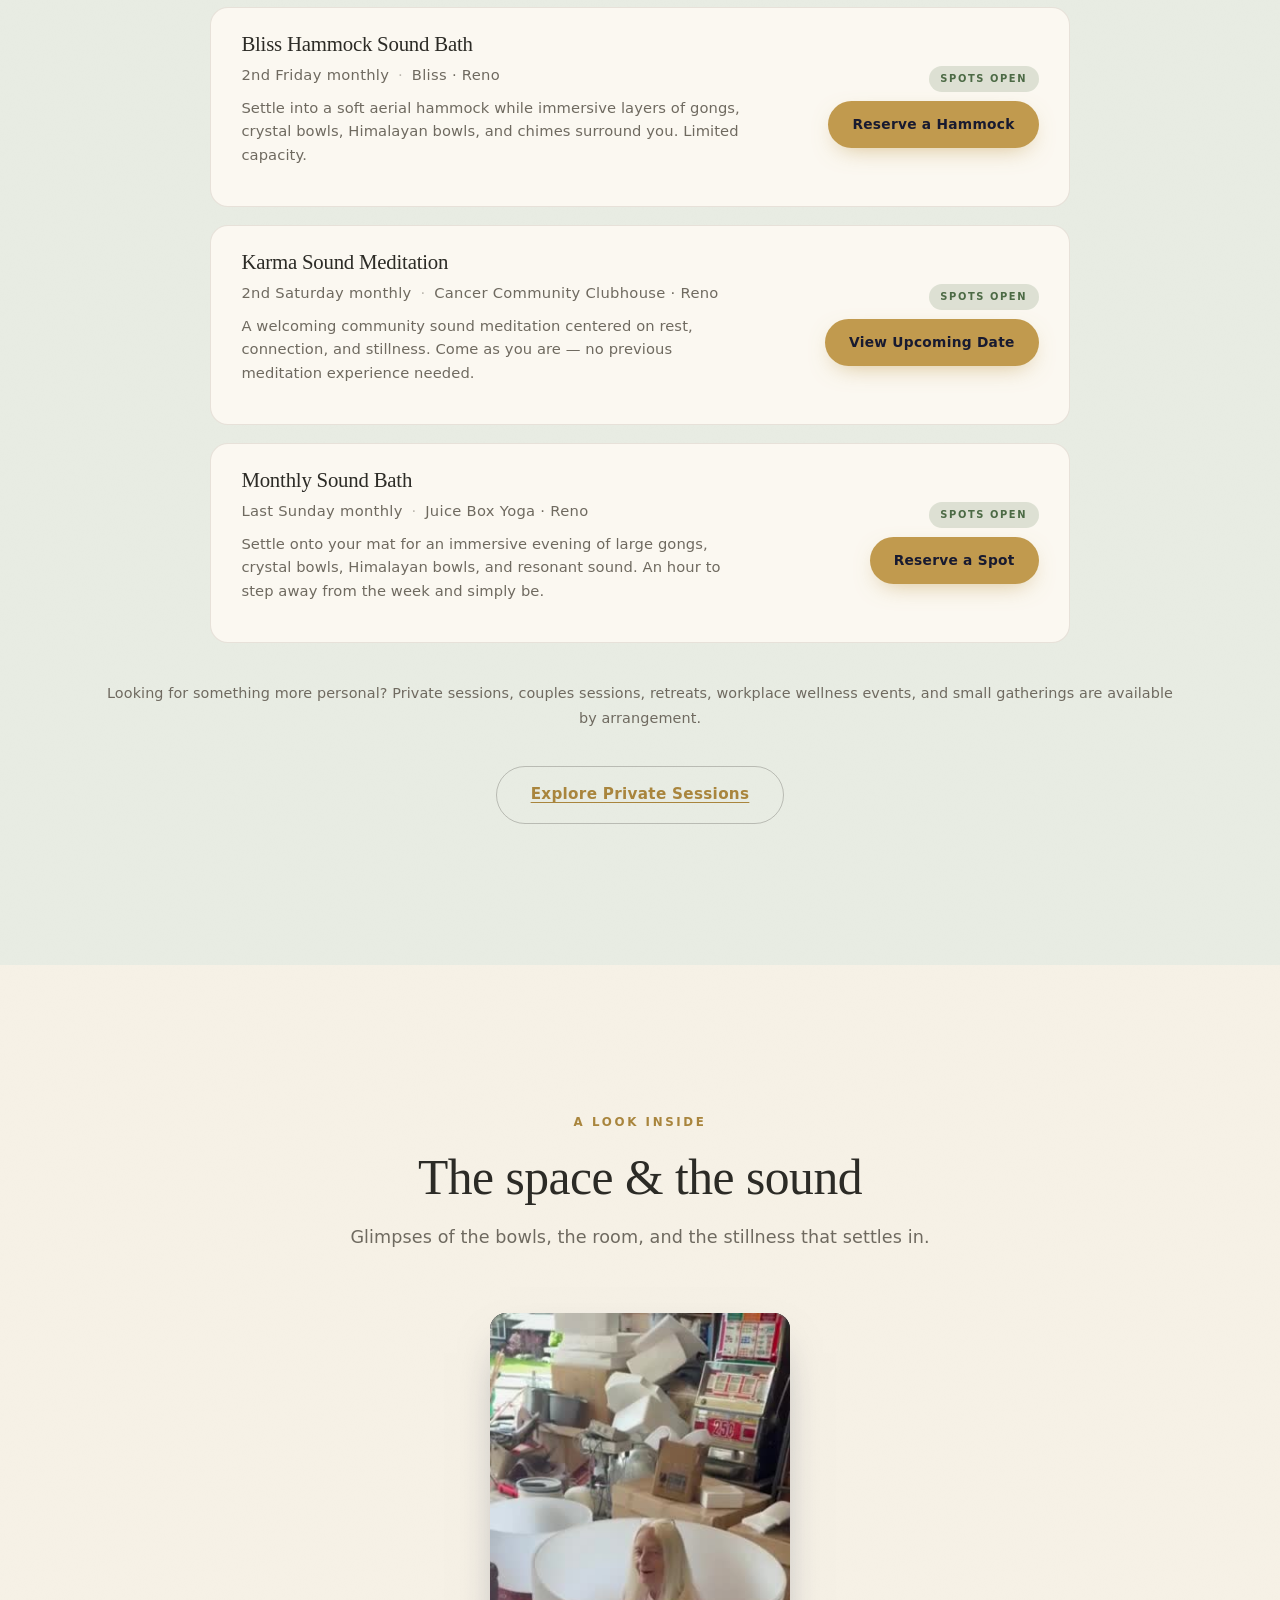
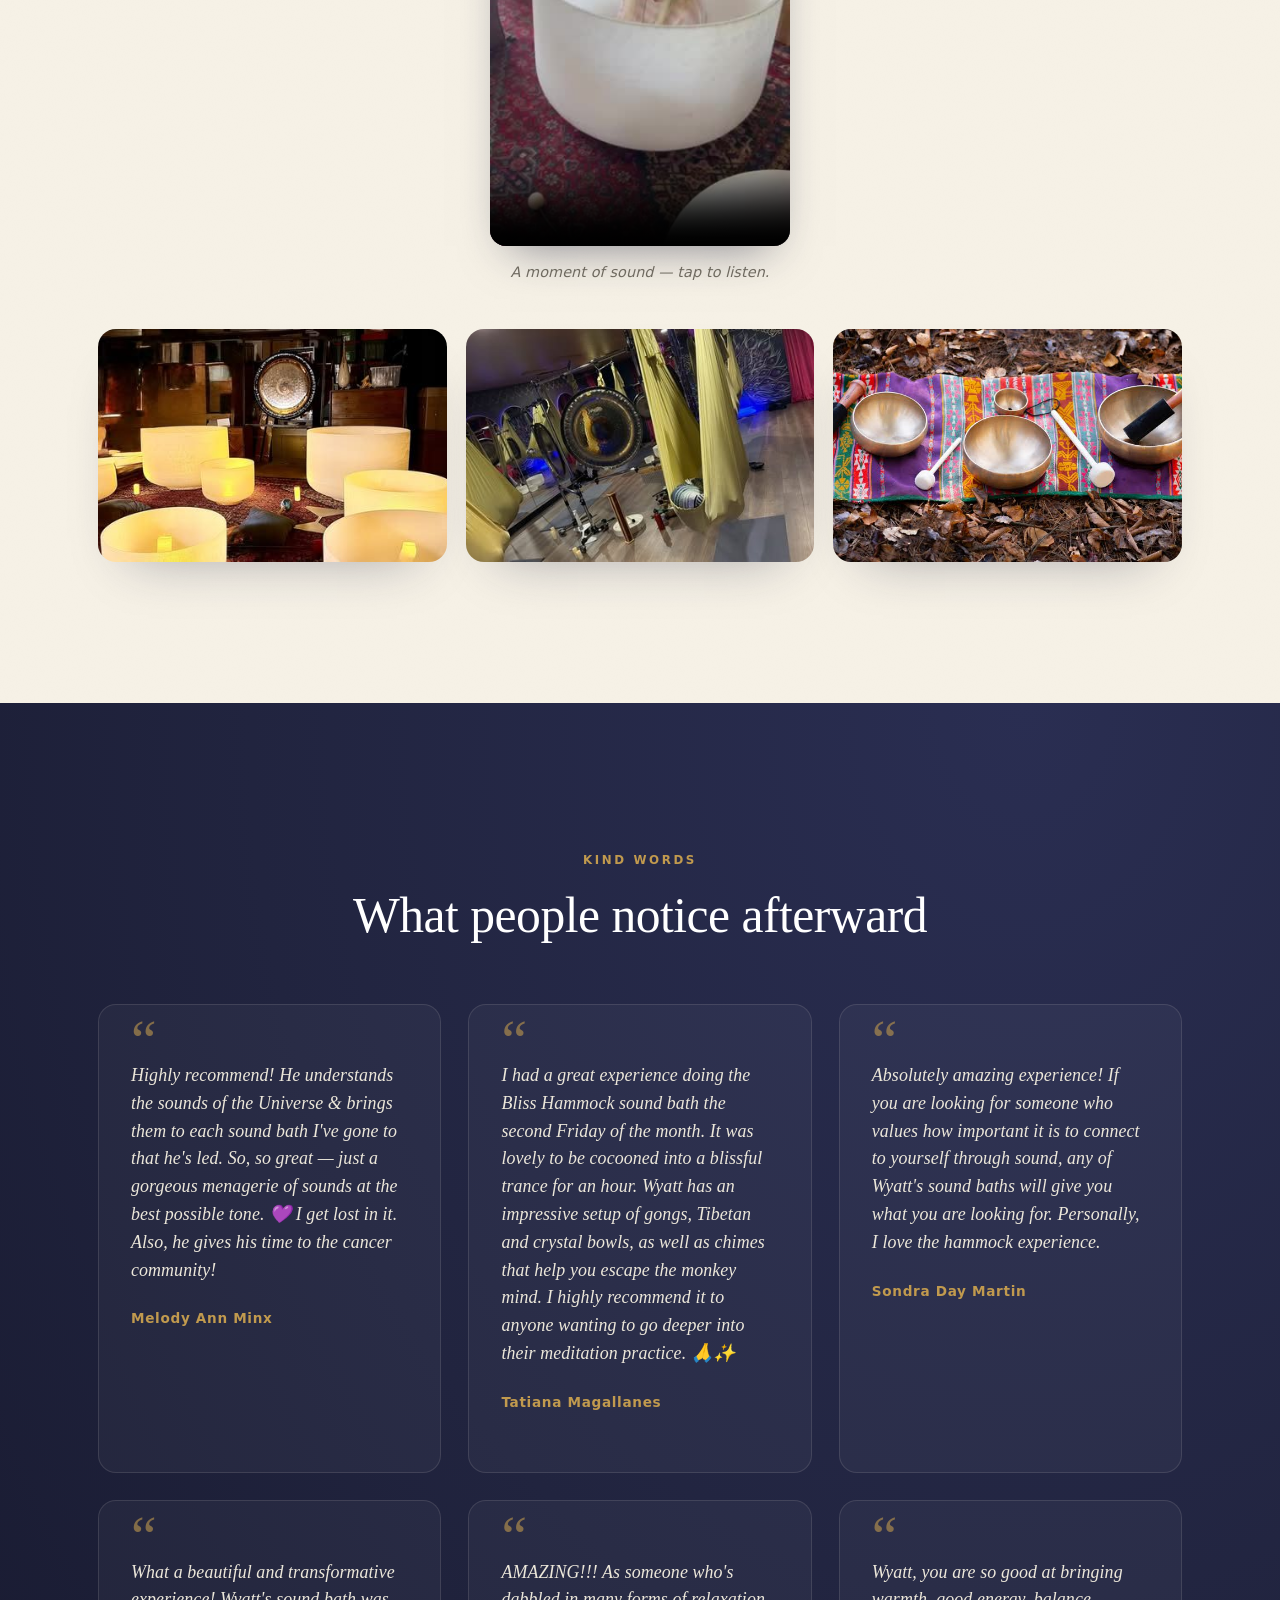
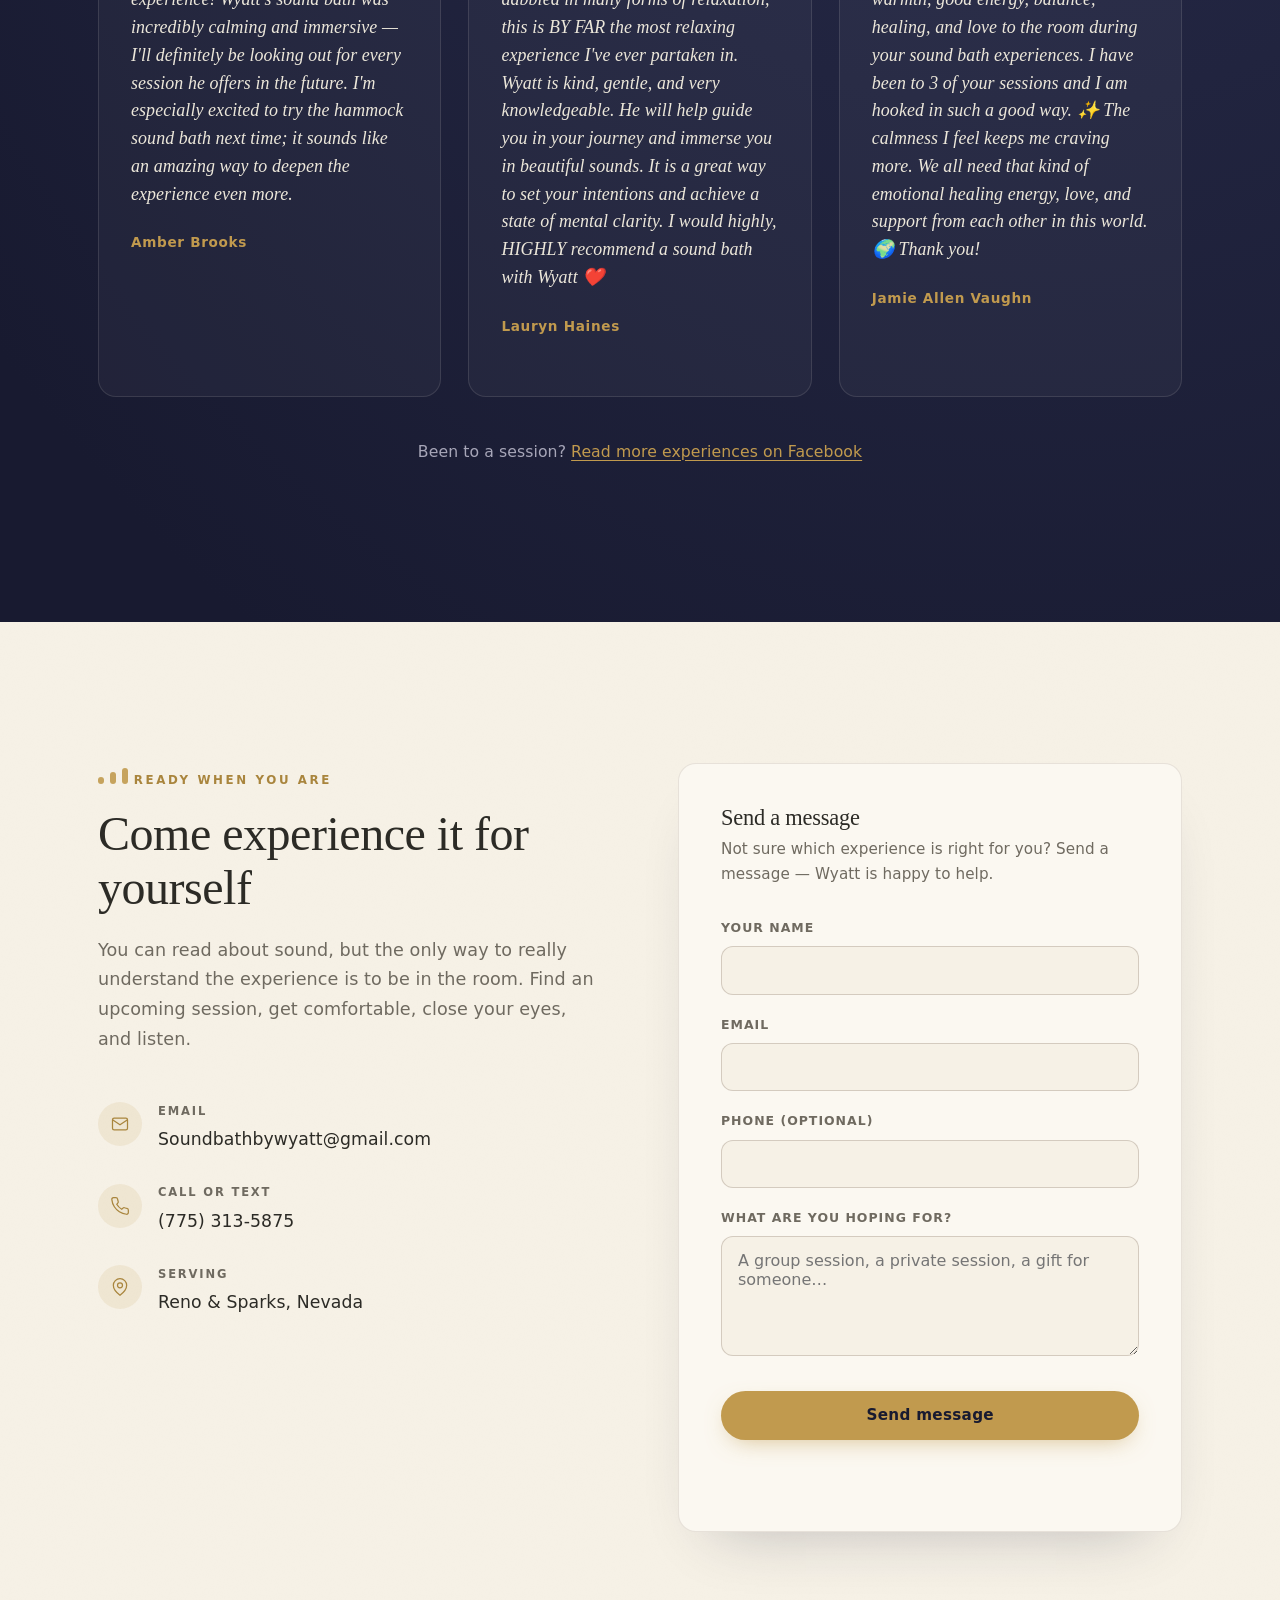
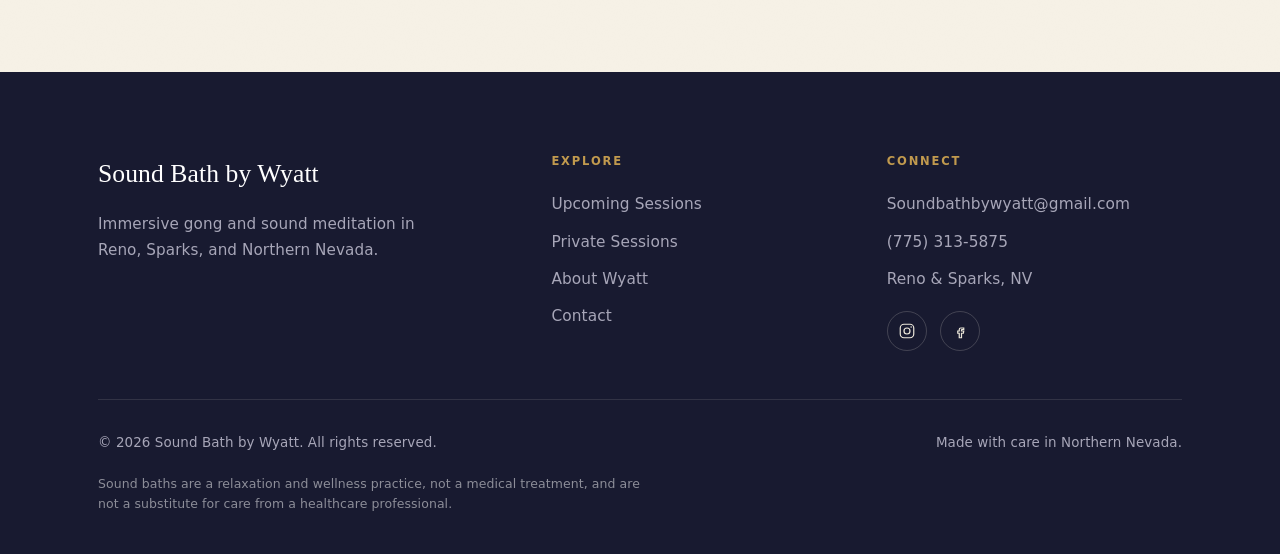
==== commit 3a71dc80: "Add files via upload" ====
--- a/index.html
+++ b/index.html
@@ -700,7 +700,7 @@
 <!-- ============================ HERO ============================ -->
 <section class="hero" id="top">
   <!-- EDIT: PHOTO (hero) — optional image/video goes inside .hero-media (see CSS note). -->
-  <div class="hero-media" aria-hidden="true"><!-- optional <img> or <video> here --></div>
+  <div class="hero-media" aria-hidden="true"><img src="/desert-gong.jpg" alt="" style="object-position: 32% 42%;"></div>
   <div class="hero-veil" aria-hidden="true"></div>
 
   <!-- Signature: breathing resonance rings + central glow -->
@@ -859,6 +859,16 @@
       <span class="eyebrow">A Look Inside</span>
       <h2>The space &amp; the sound</h2>
       <p>Glimpses of the bowls, the room, and the stillness that settles in.</p>
+    </div>
+
+    <!-- Short clip — has sound, so it plays on tap rather than autoplaying. -->
+    <div class="reveal" style="max-width:300px; margin:0 auto 2.8rem;">
+      <video controls playsinline preload="metadata" poster="/video-poster.jpg"
+             style="width:100%; border-radius:16px; box-shadow:0 20px 44px -20px rgba(33,36,63,.55); display:block; background:#12142a;">
+        <source src="/soundbath-video.mp4" type="video/mp4">
+        Your browser doesn't support embedded video.
+      </video>
+      <p style="margin:0.9rem 0 0; text-align:center; font-size:0.9rem; color:var(--ink-soft); font-style:italic;">A moment of sound — tap to listen.</p>
     </div>
 
     <div class="gallery-grid" id="galleryGrid"></div>
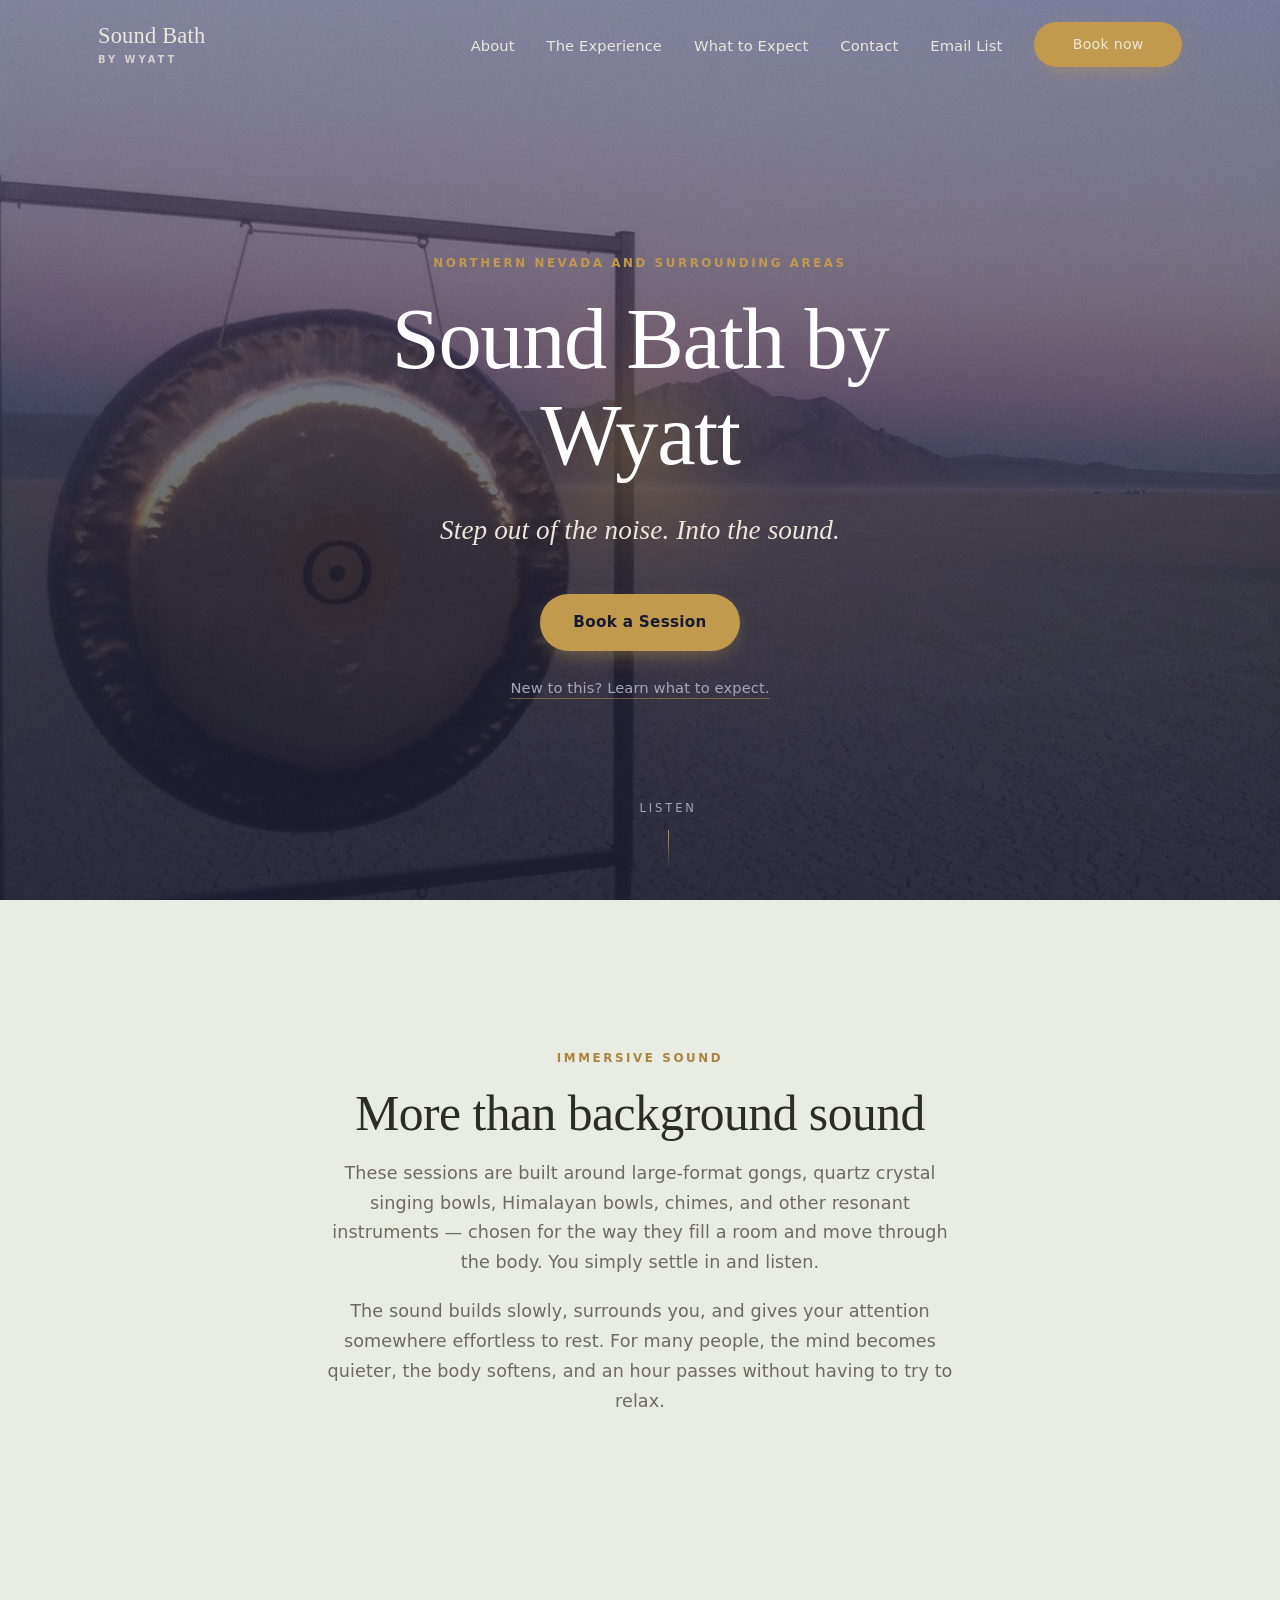
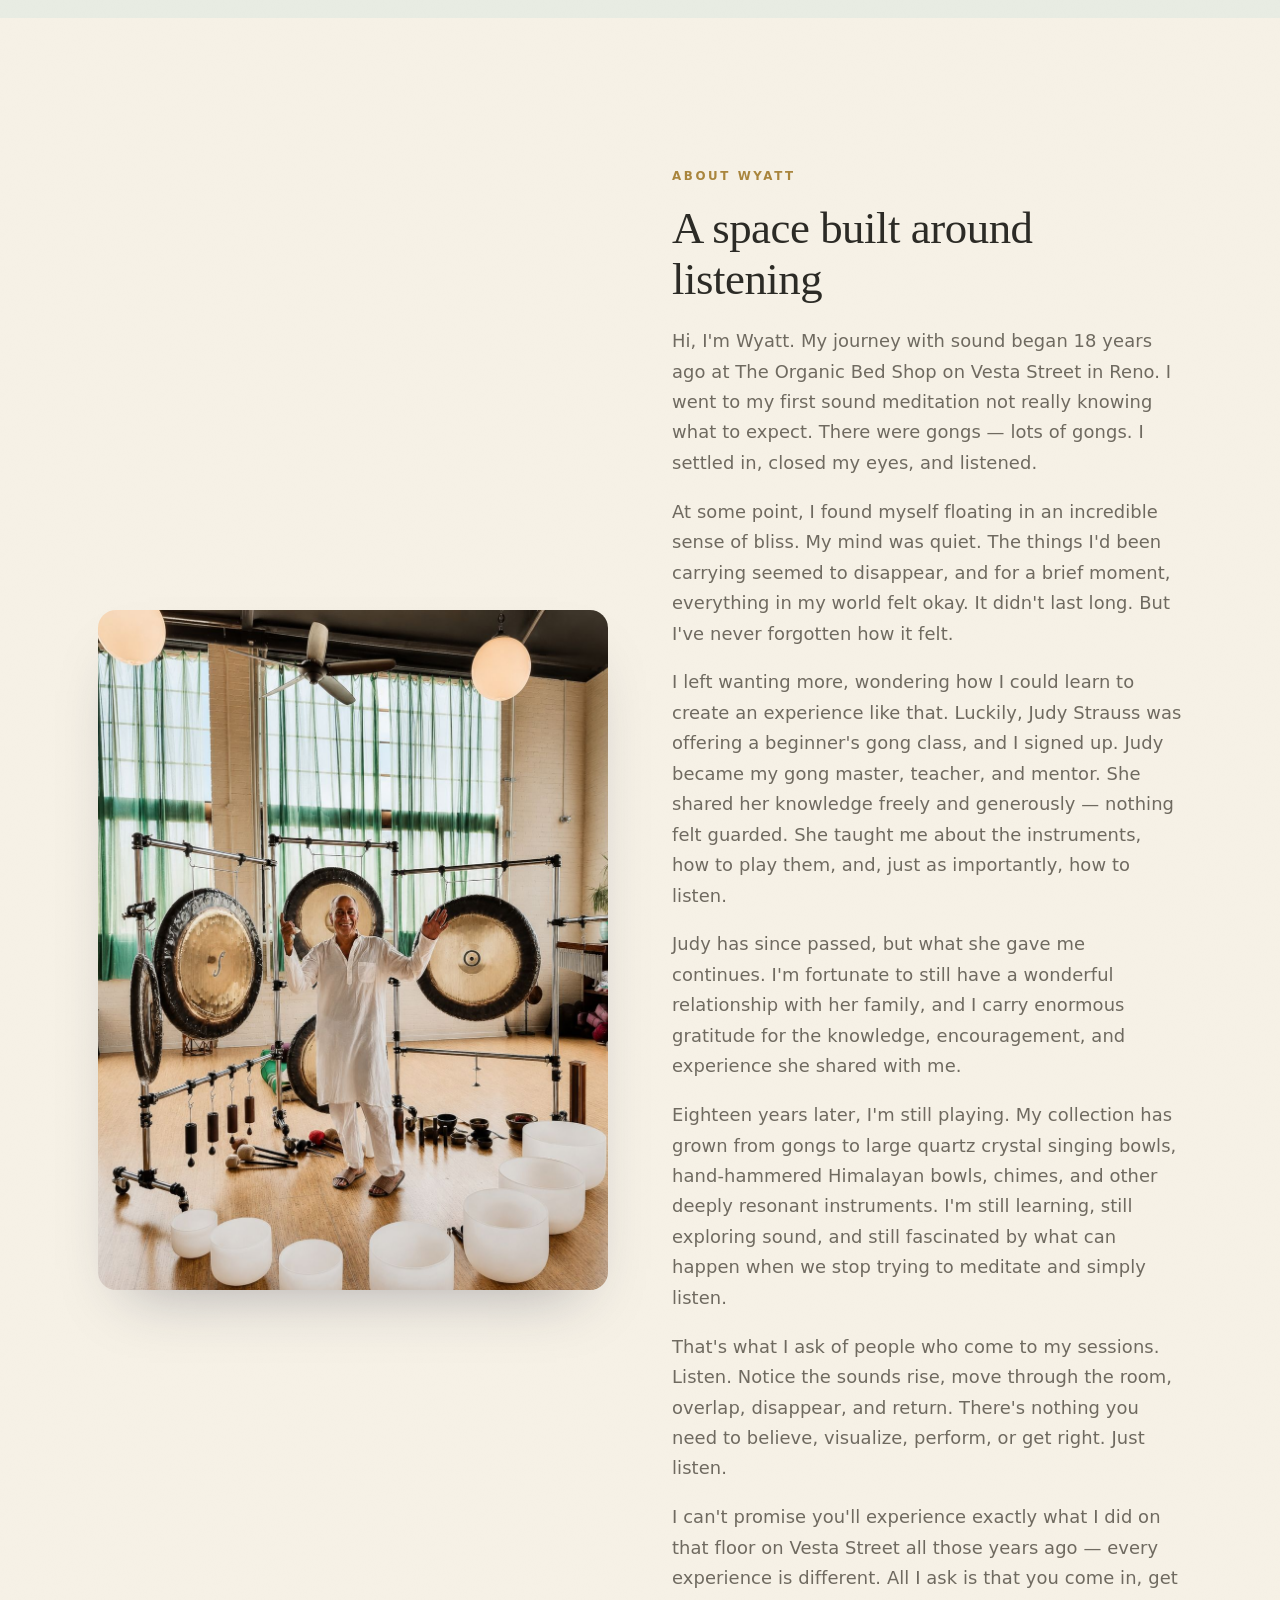
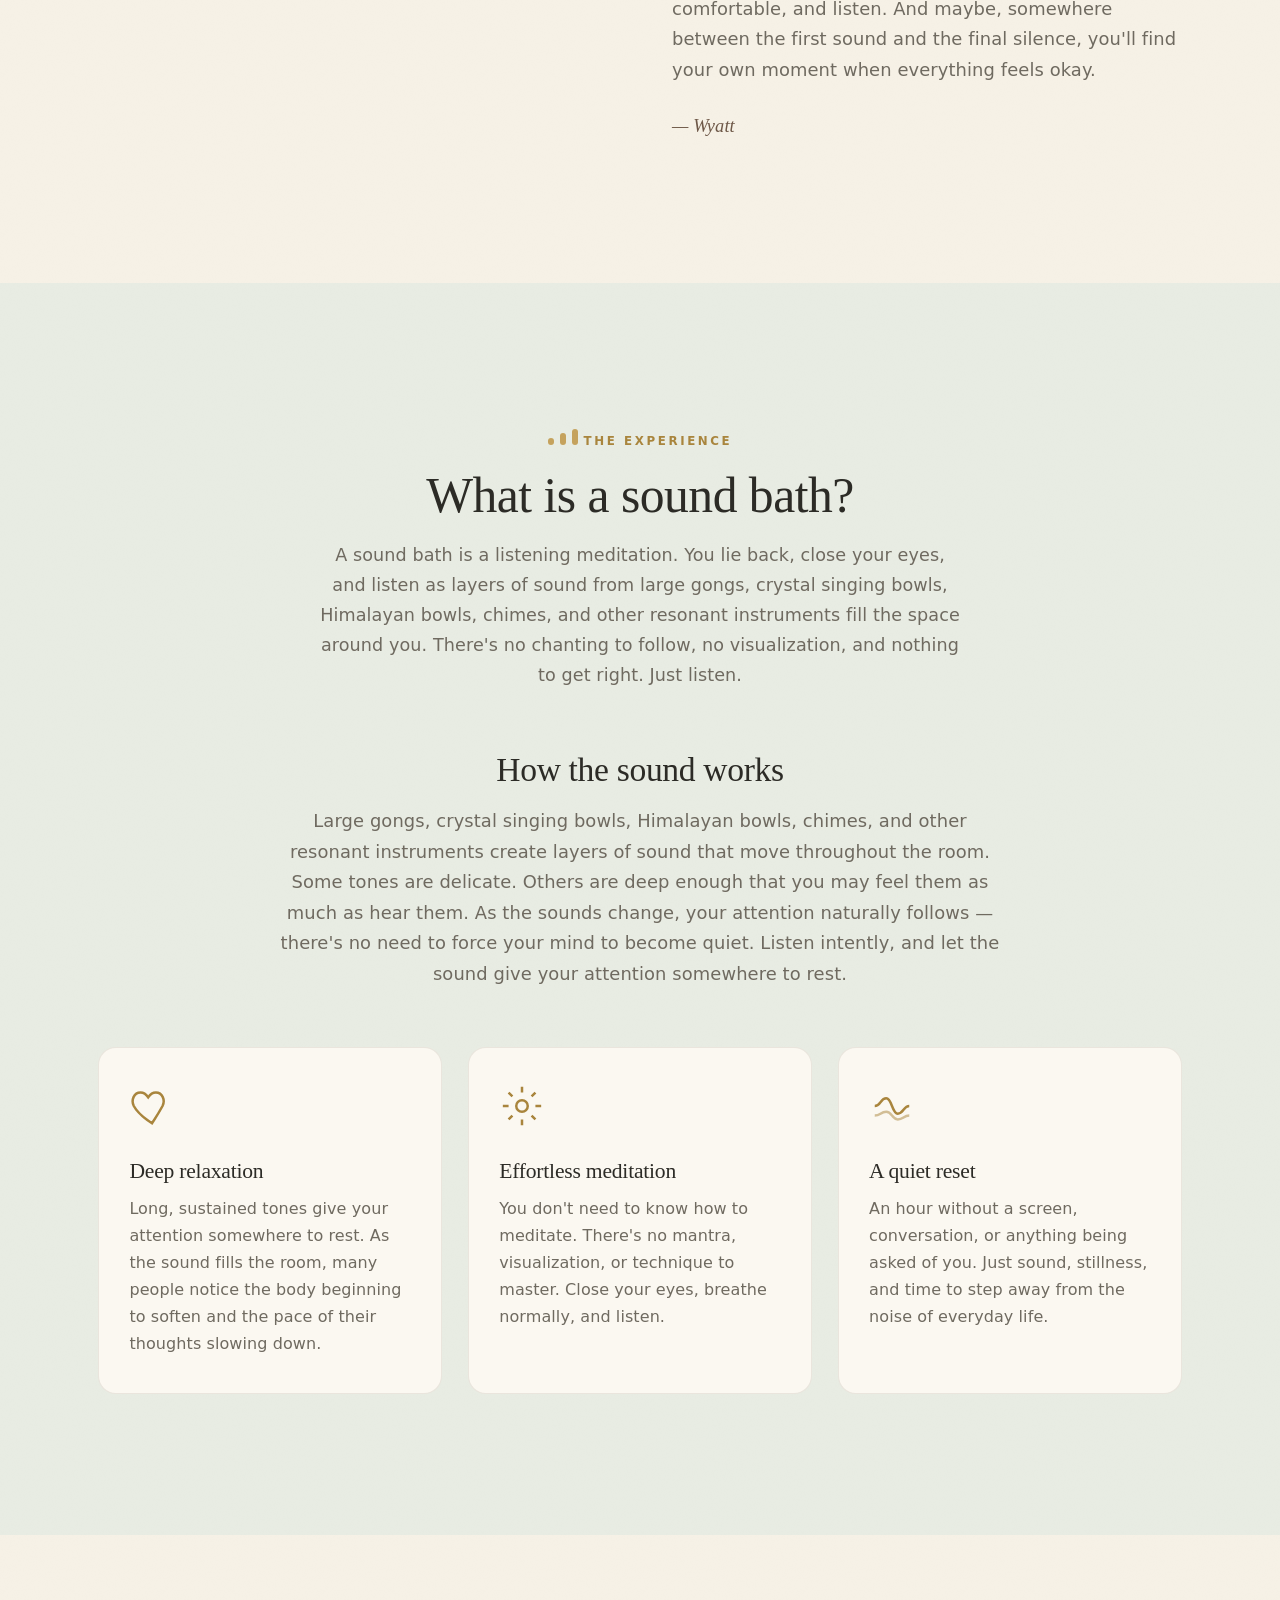
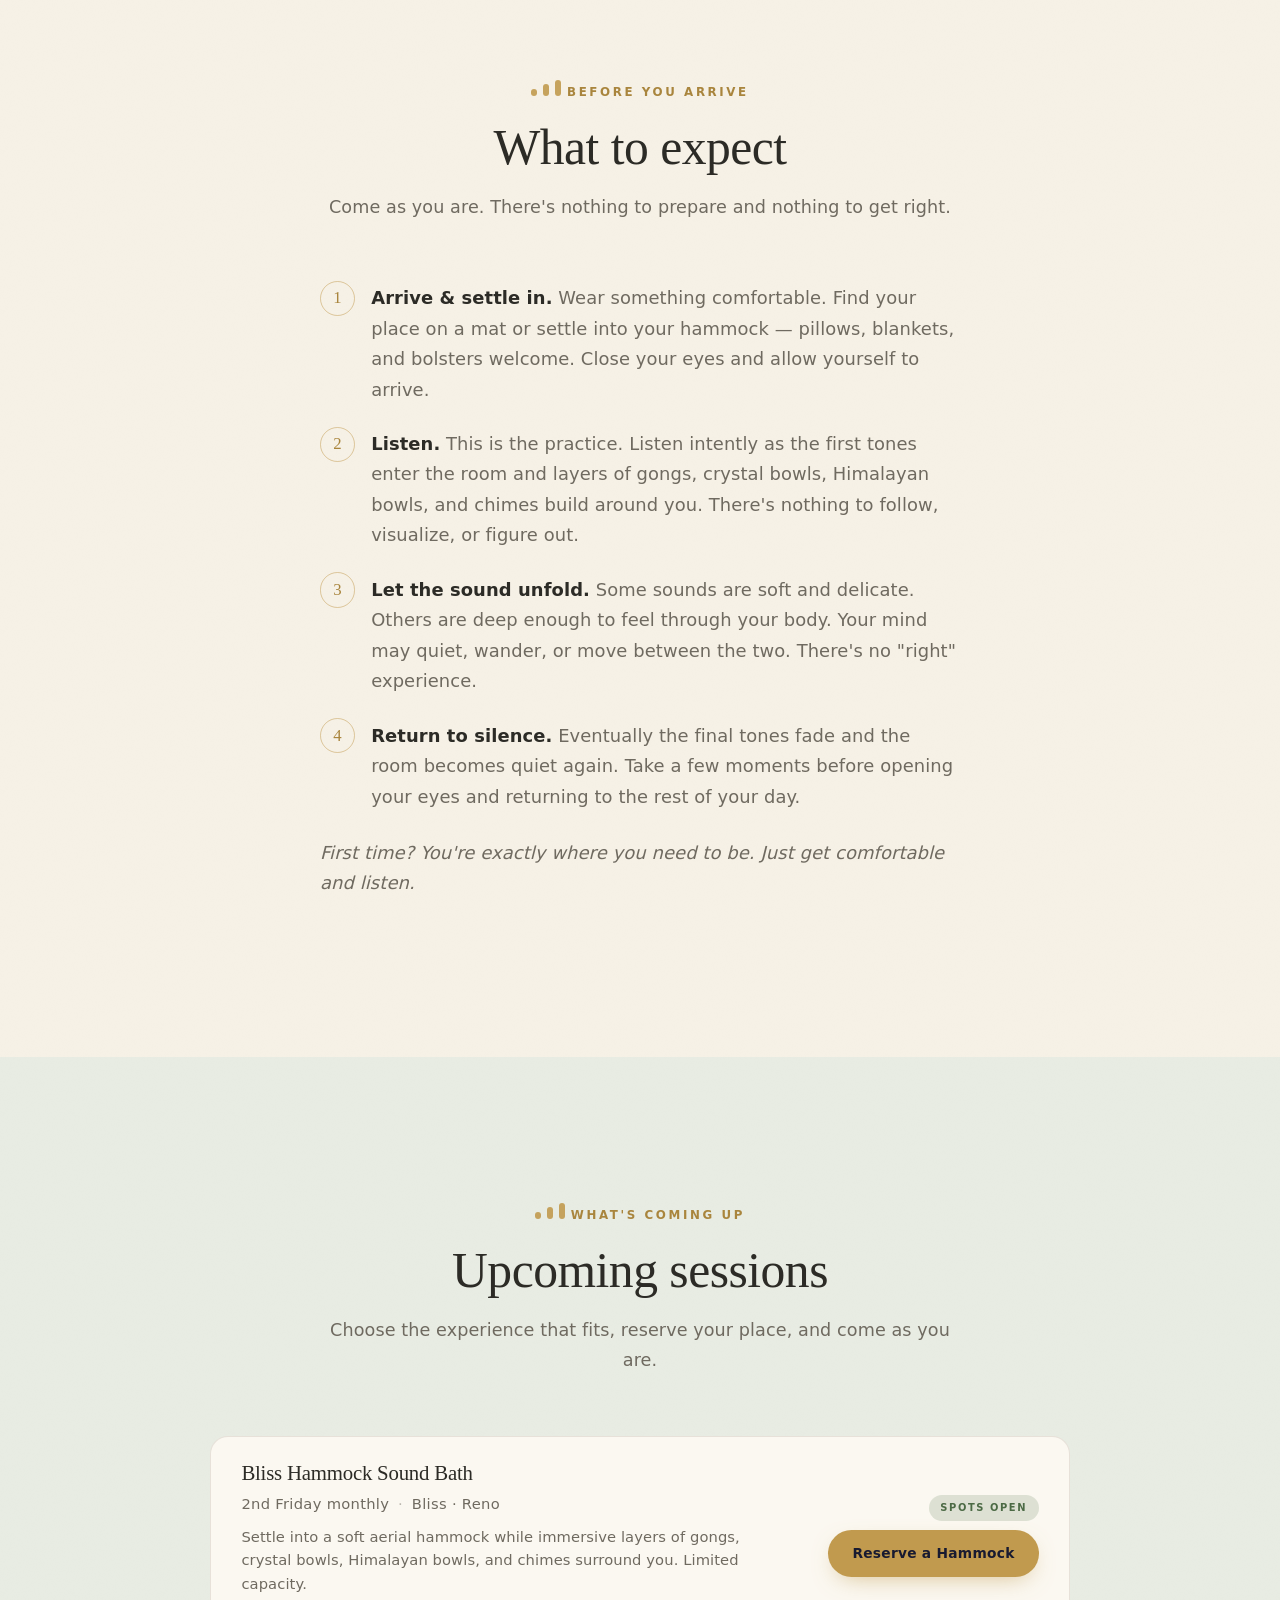
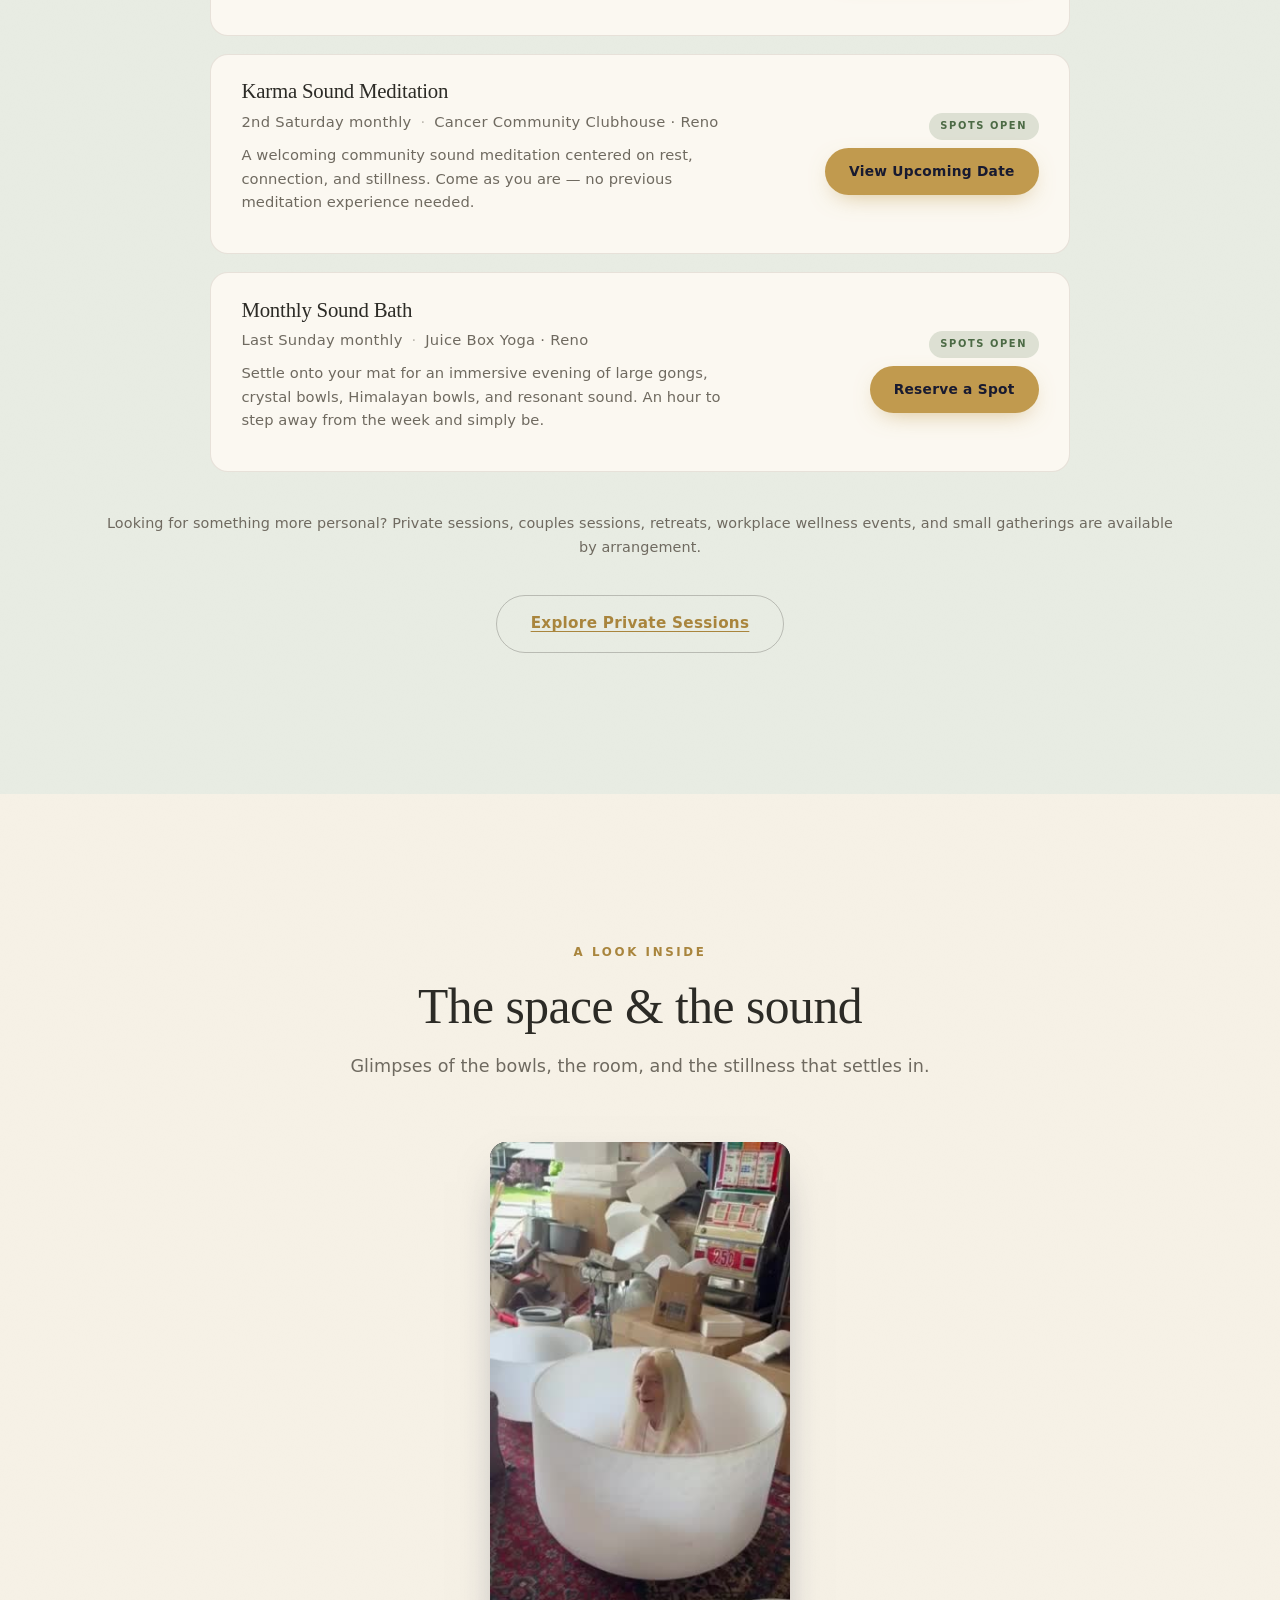
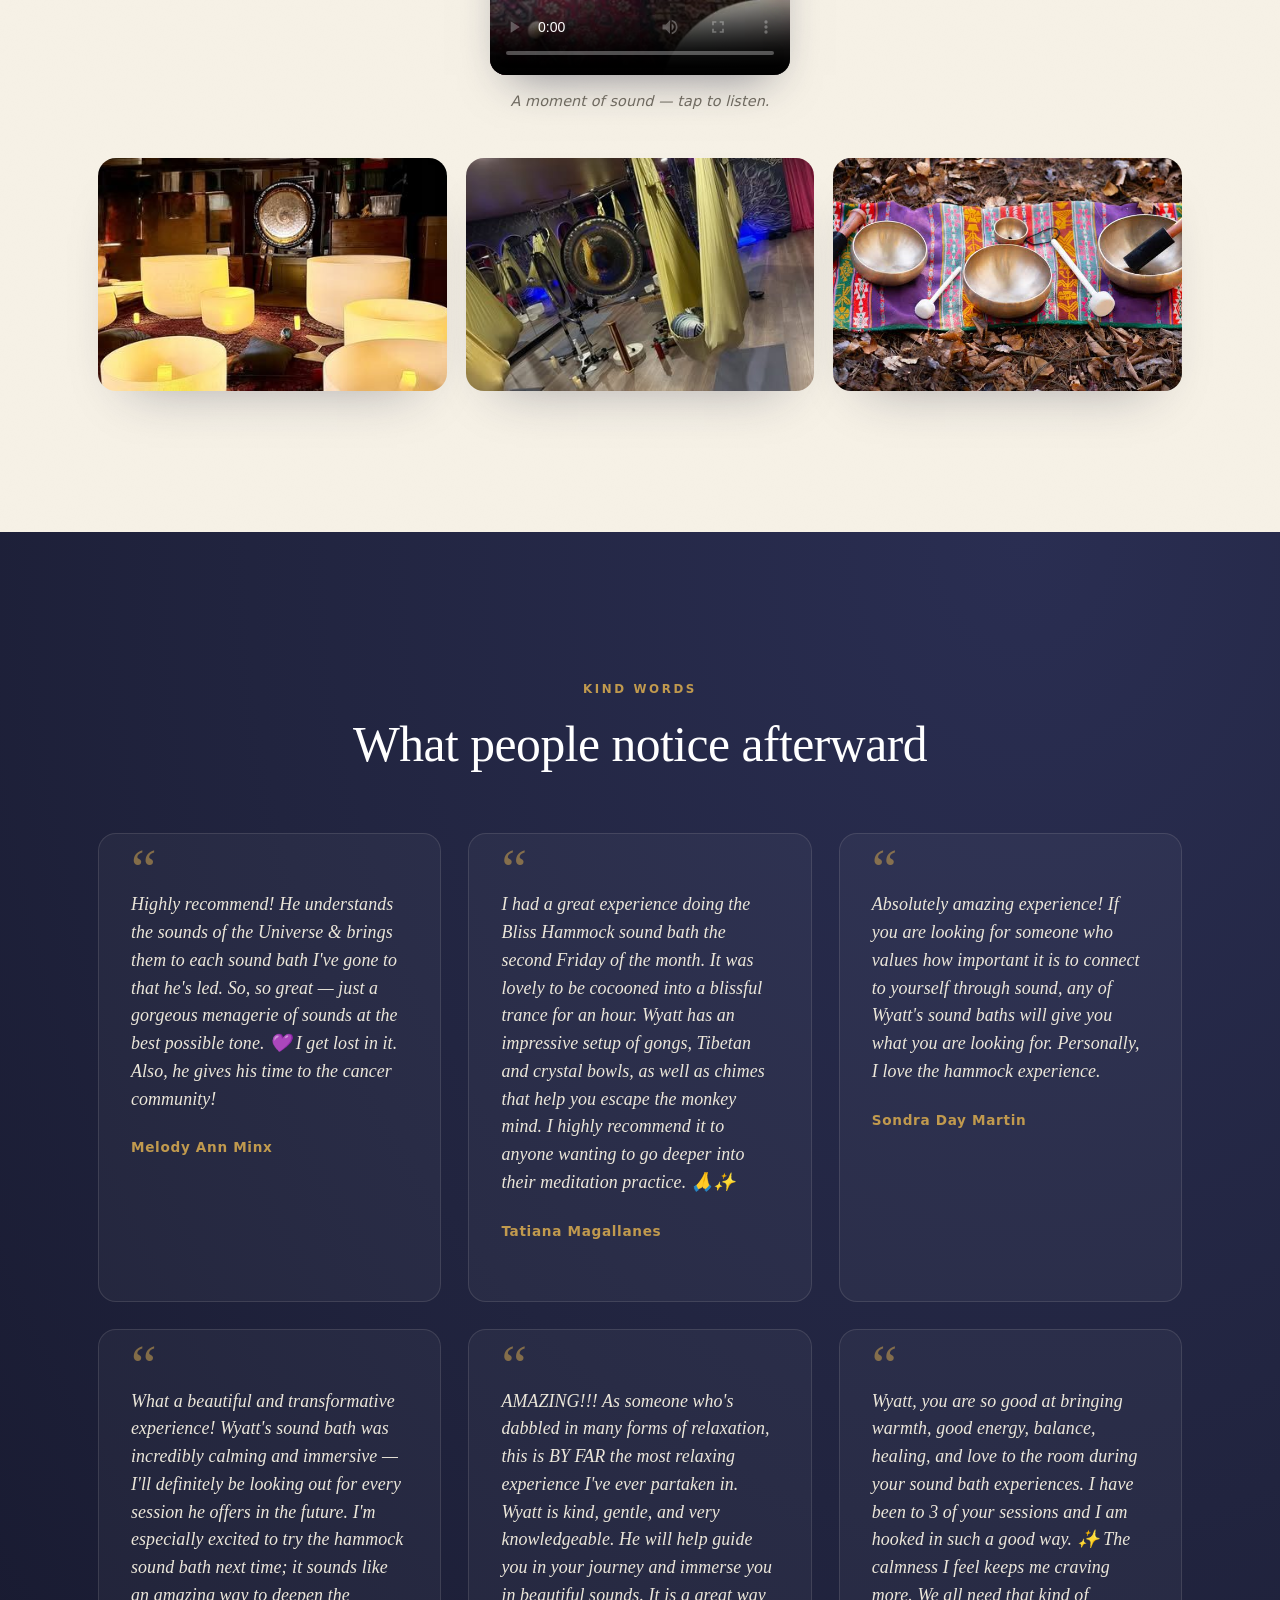
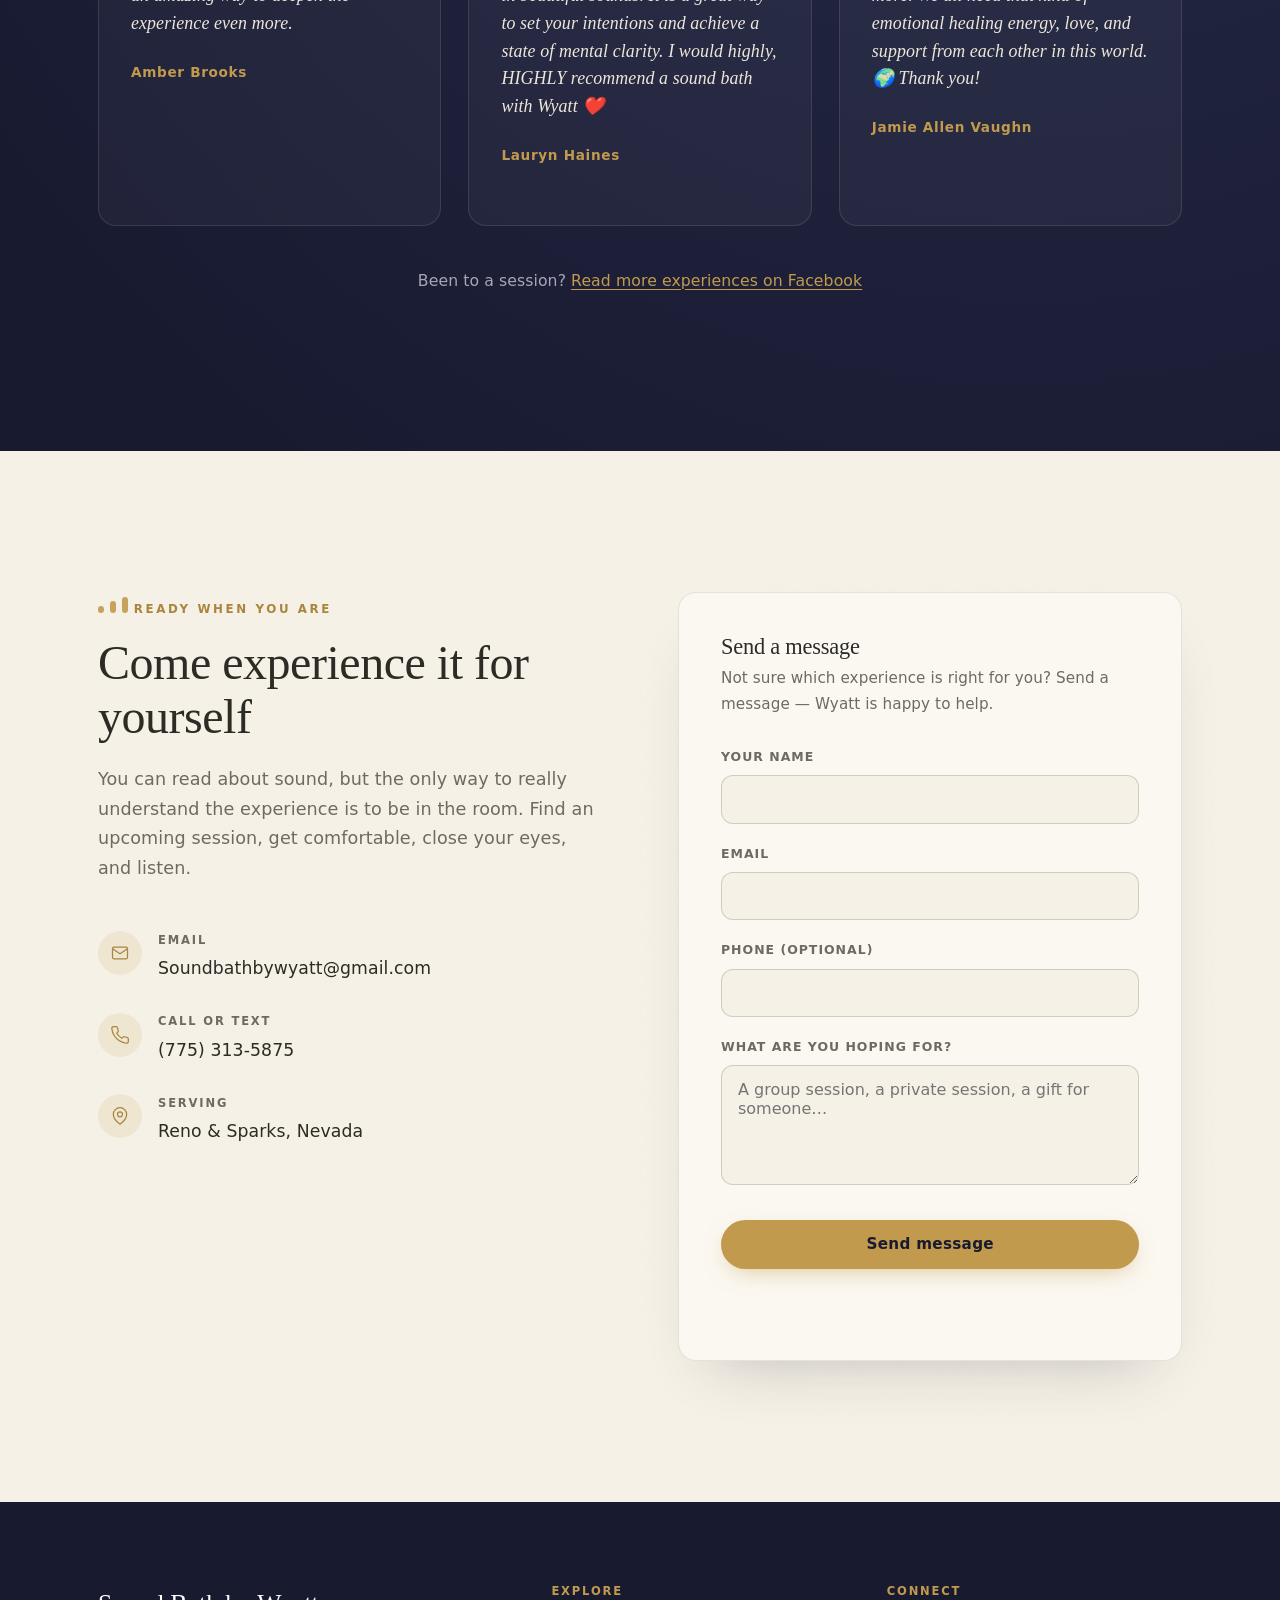
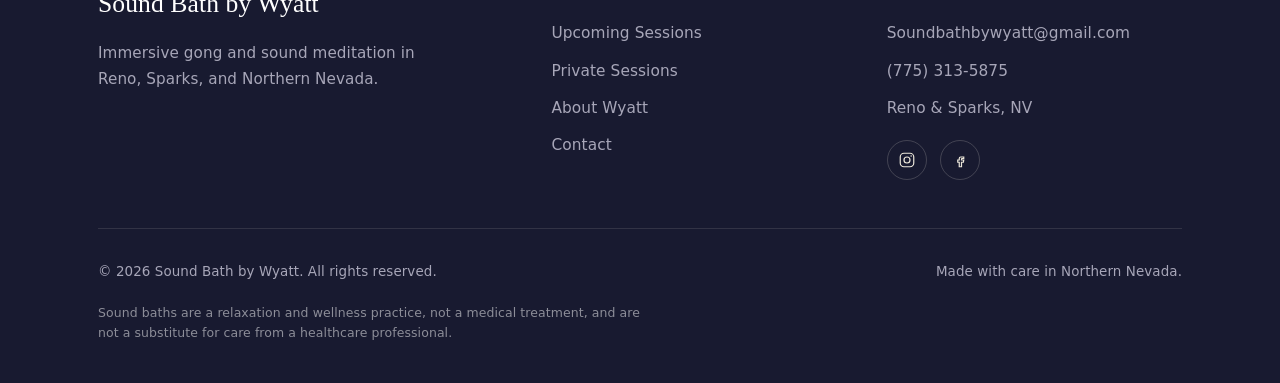
==== commit 1448b5c7: "Add files via upload" ====
--- a/index.html
+++ b/index.html
@@ -1032,16 +1032,6 @@
      field below. Leave link as ""  and its button falls back to Contact.
      status: "open" (Spots open) · "few" (Few spots left) · "full" (waitlist) */
   classes: [
-    {
-      title: "An Evening for Listening",
-      when: "Special event · Fri, Sep 4 · 7:30 PM",
-      location: "Reno",
-      desc: "A special one-off evening — kick back, tune in, and simply listen.",
-      status: "open",
-      cta: "Reserve a Spot",
-      // ONE-OFF special event — delete this whole block after it passes (Sep 4)
-      link: "https://go.shopyourlikes.com/pi/b35507b2d36efd80443547385f5779022d8f6044?afId=727808&afCampaignId=586611356&afCreativeId=2993&afPlacementId=df771238-94af-4563-9628-e88d0ec7fbcd"
-    },
     {
       title: "Bliss Hammock Sound Bath",
       when: "2nd Friday monthly",
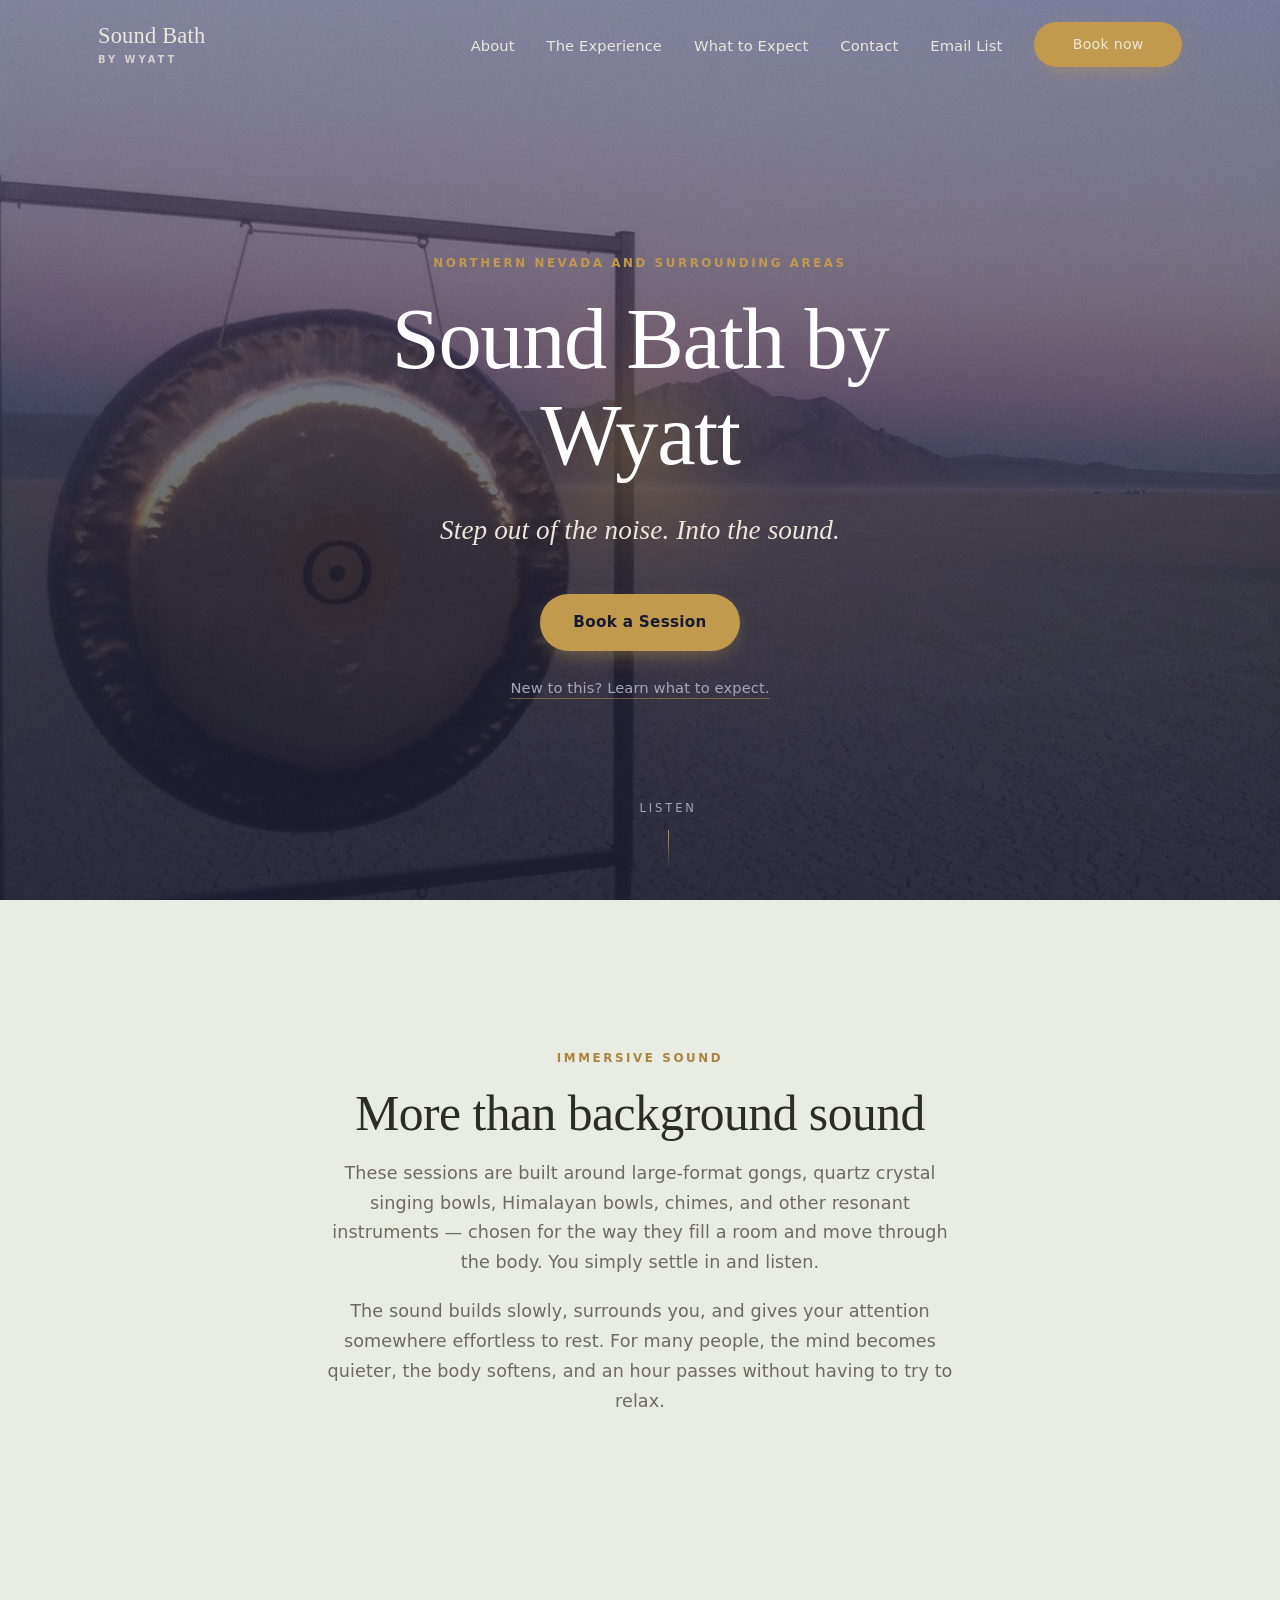
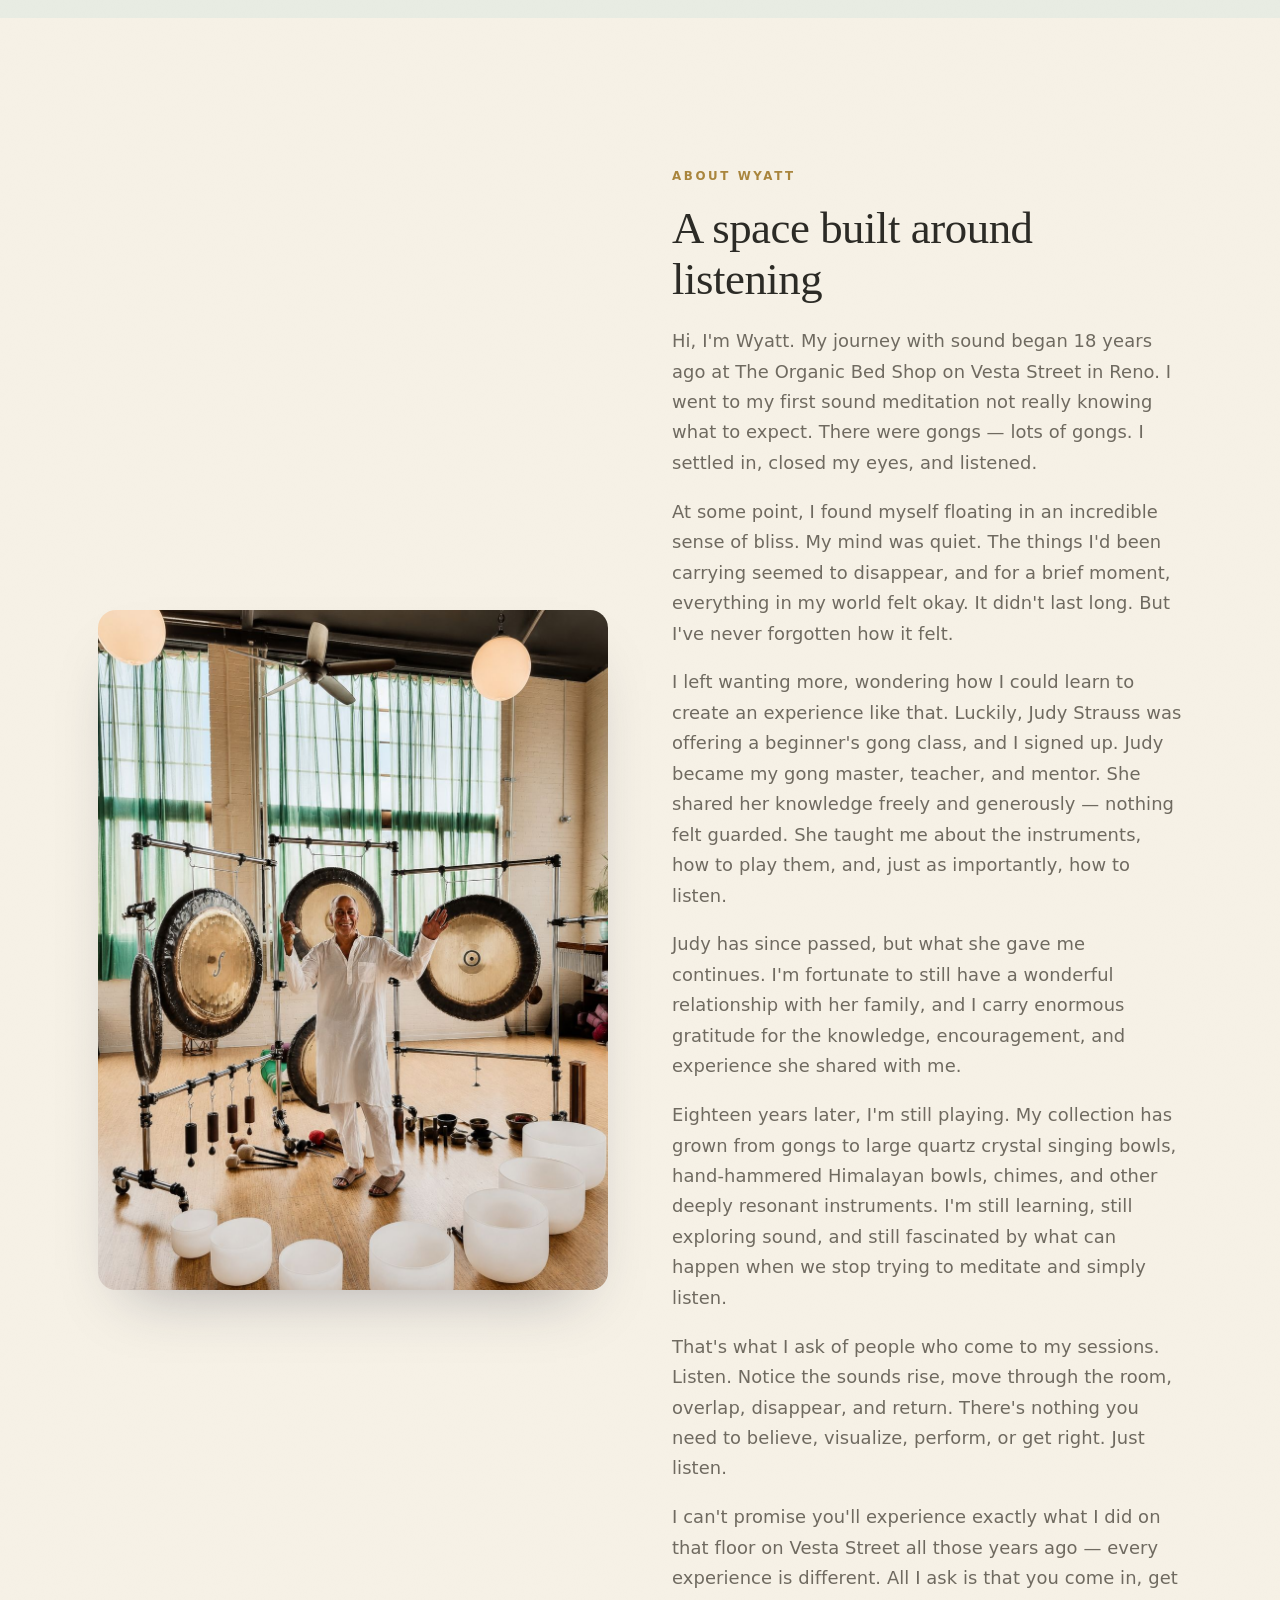
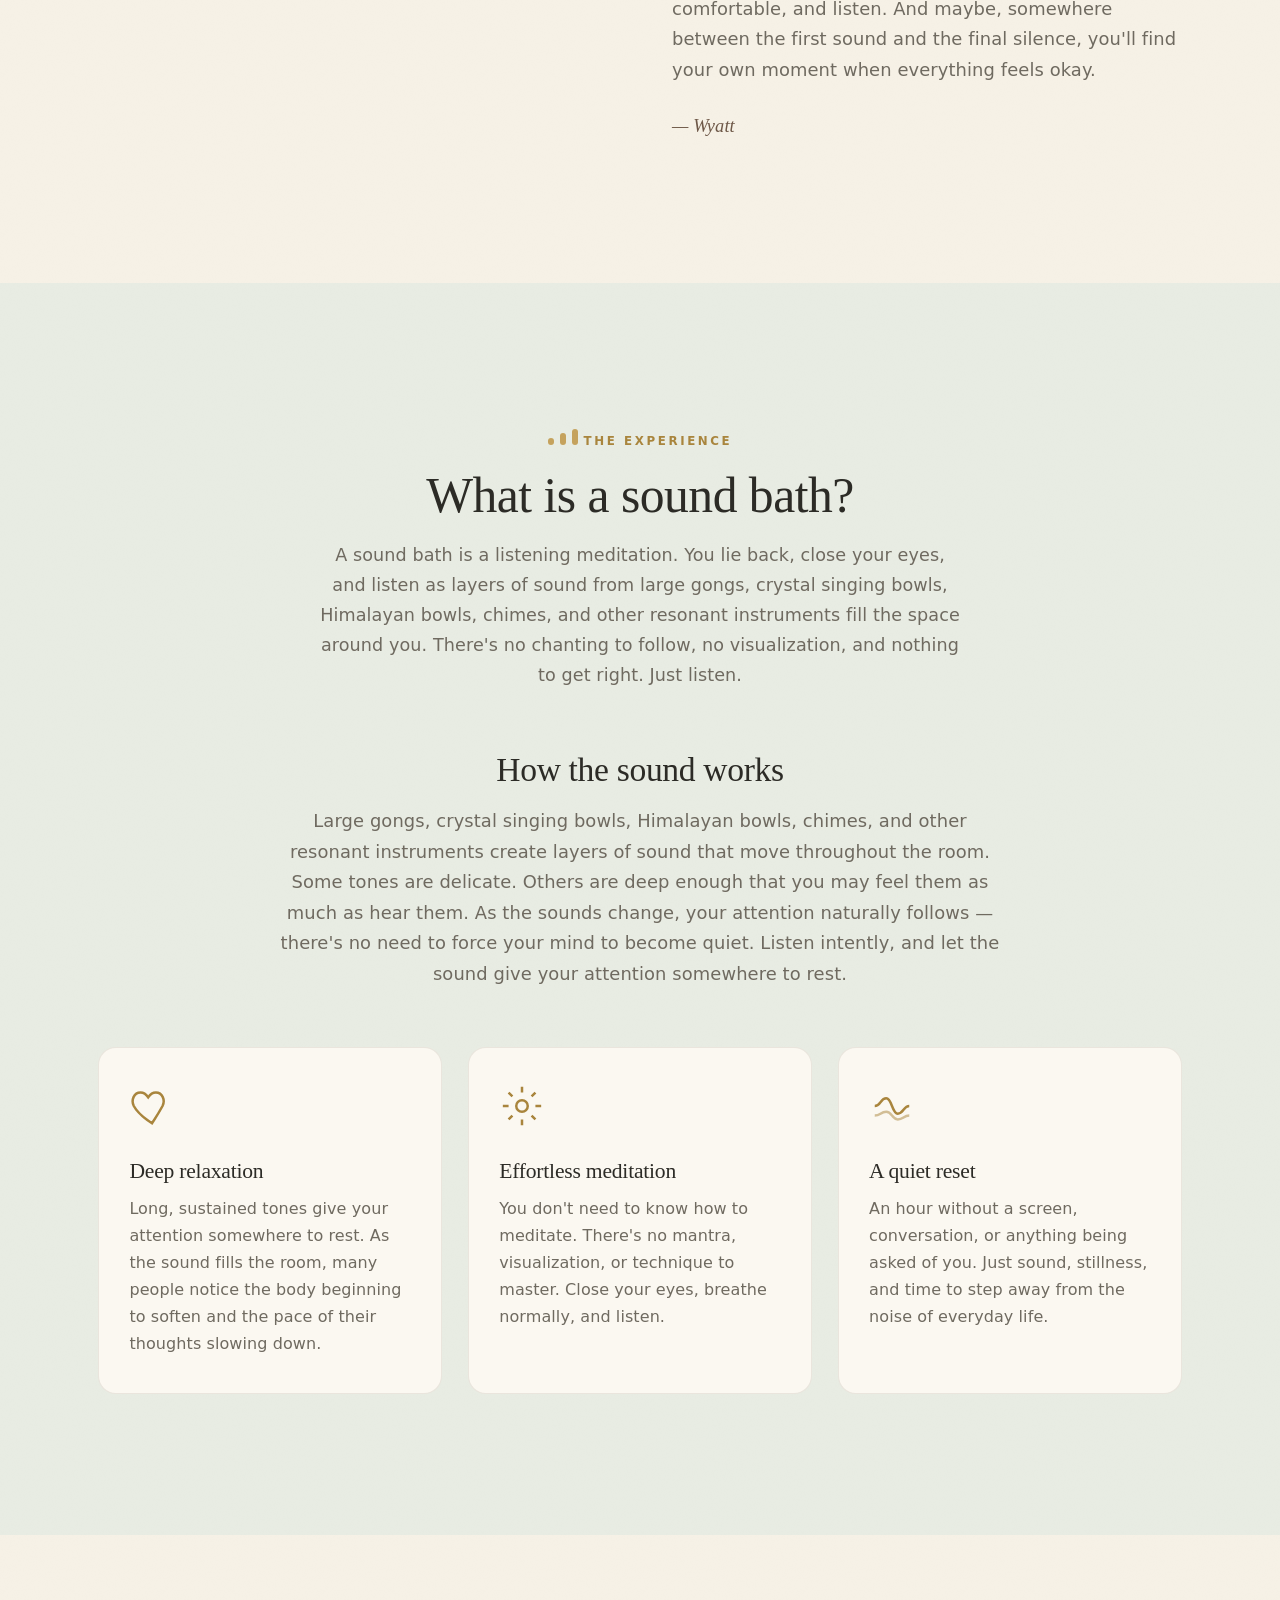
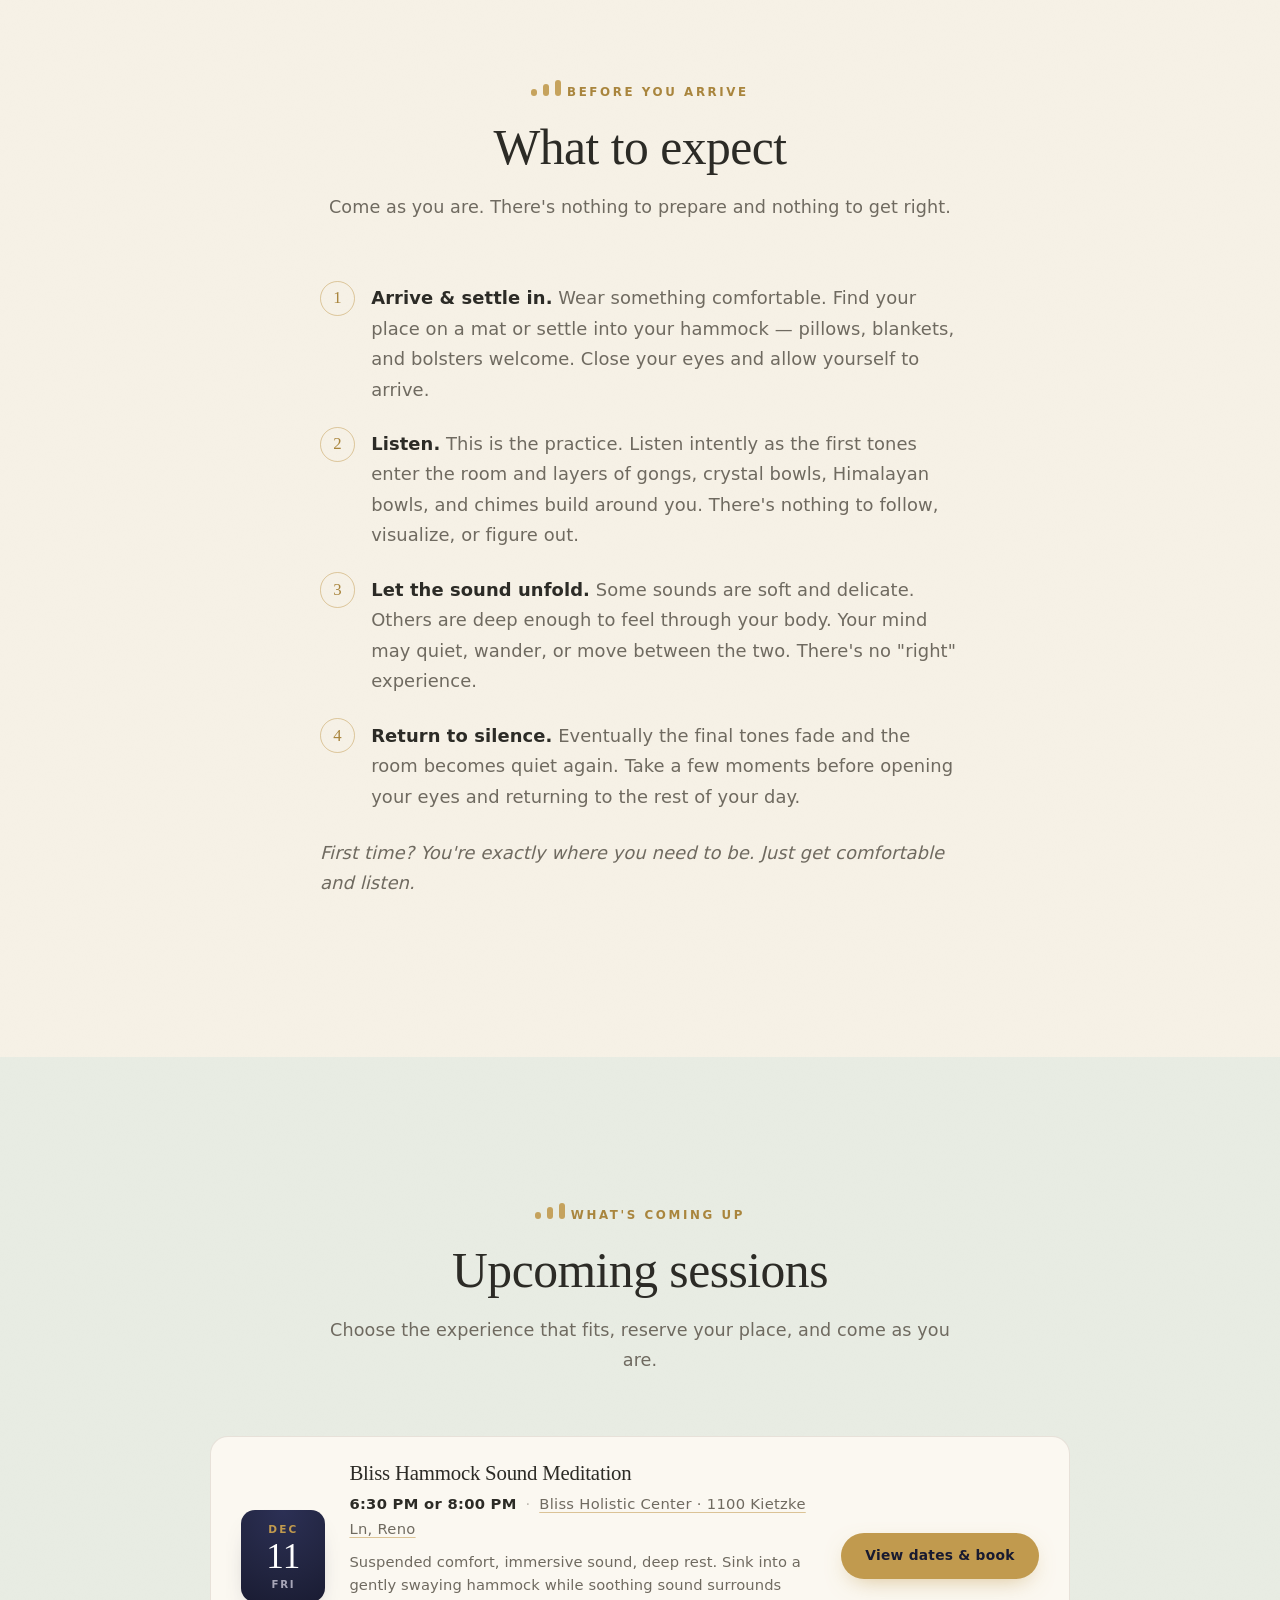
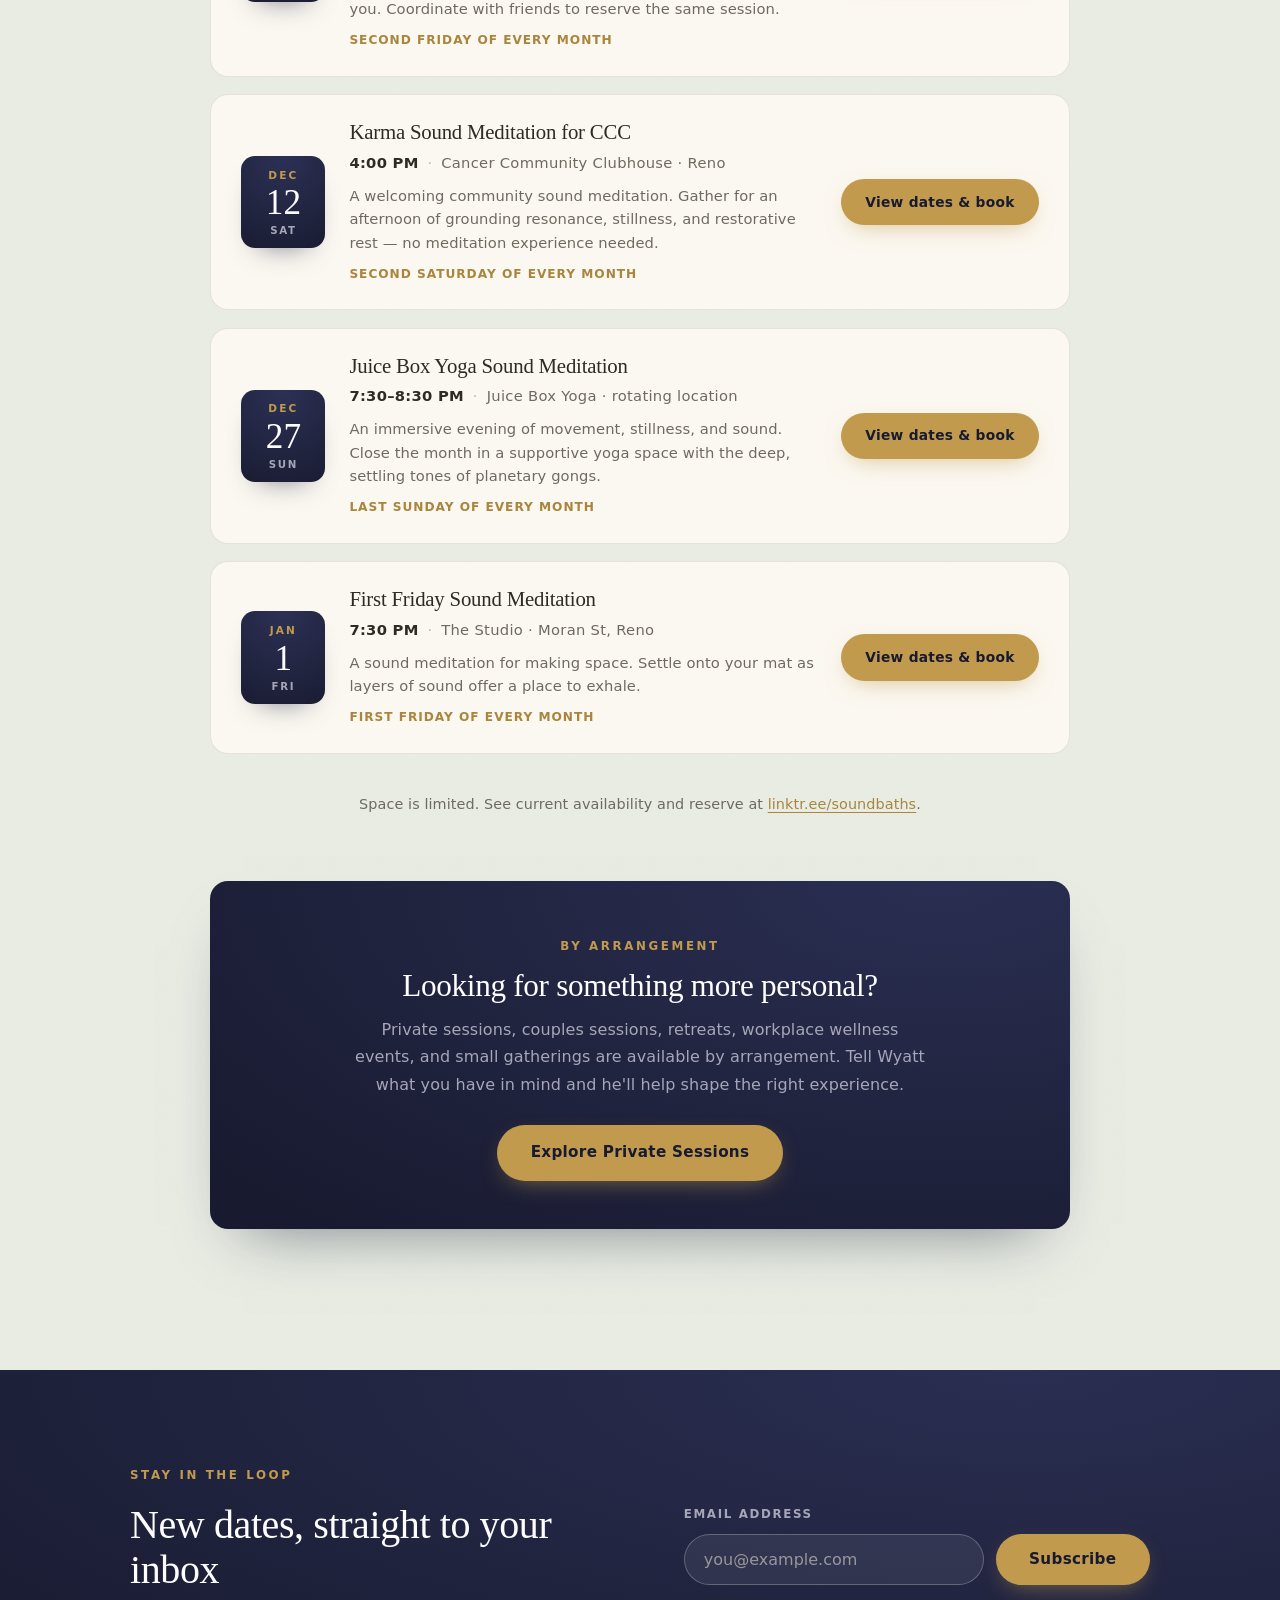
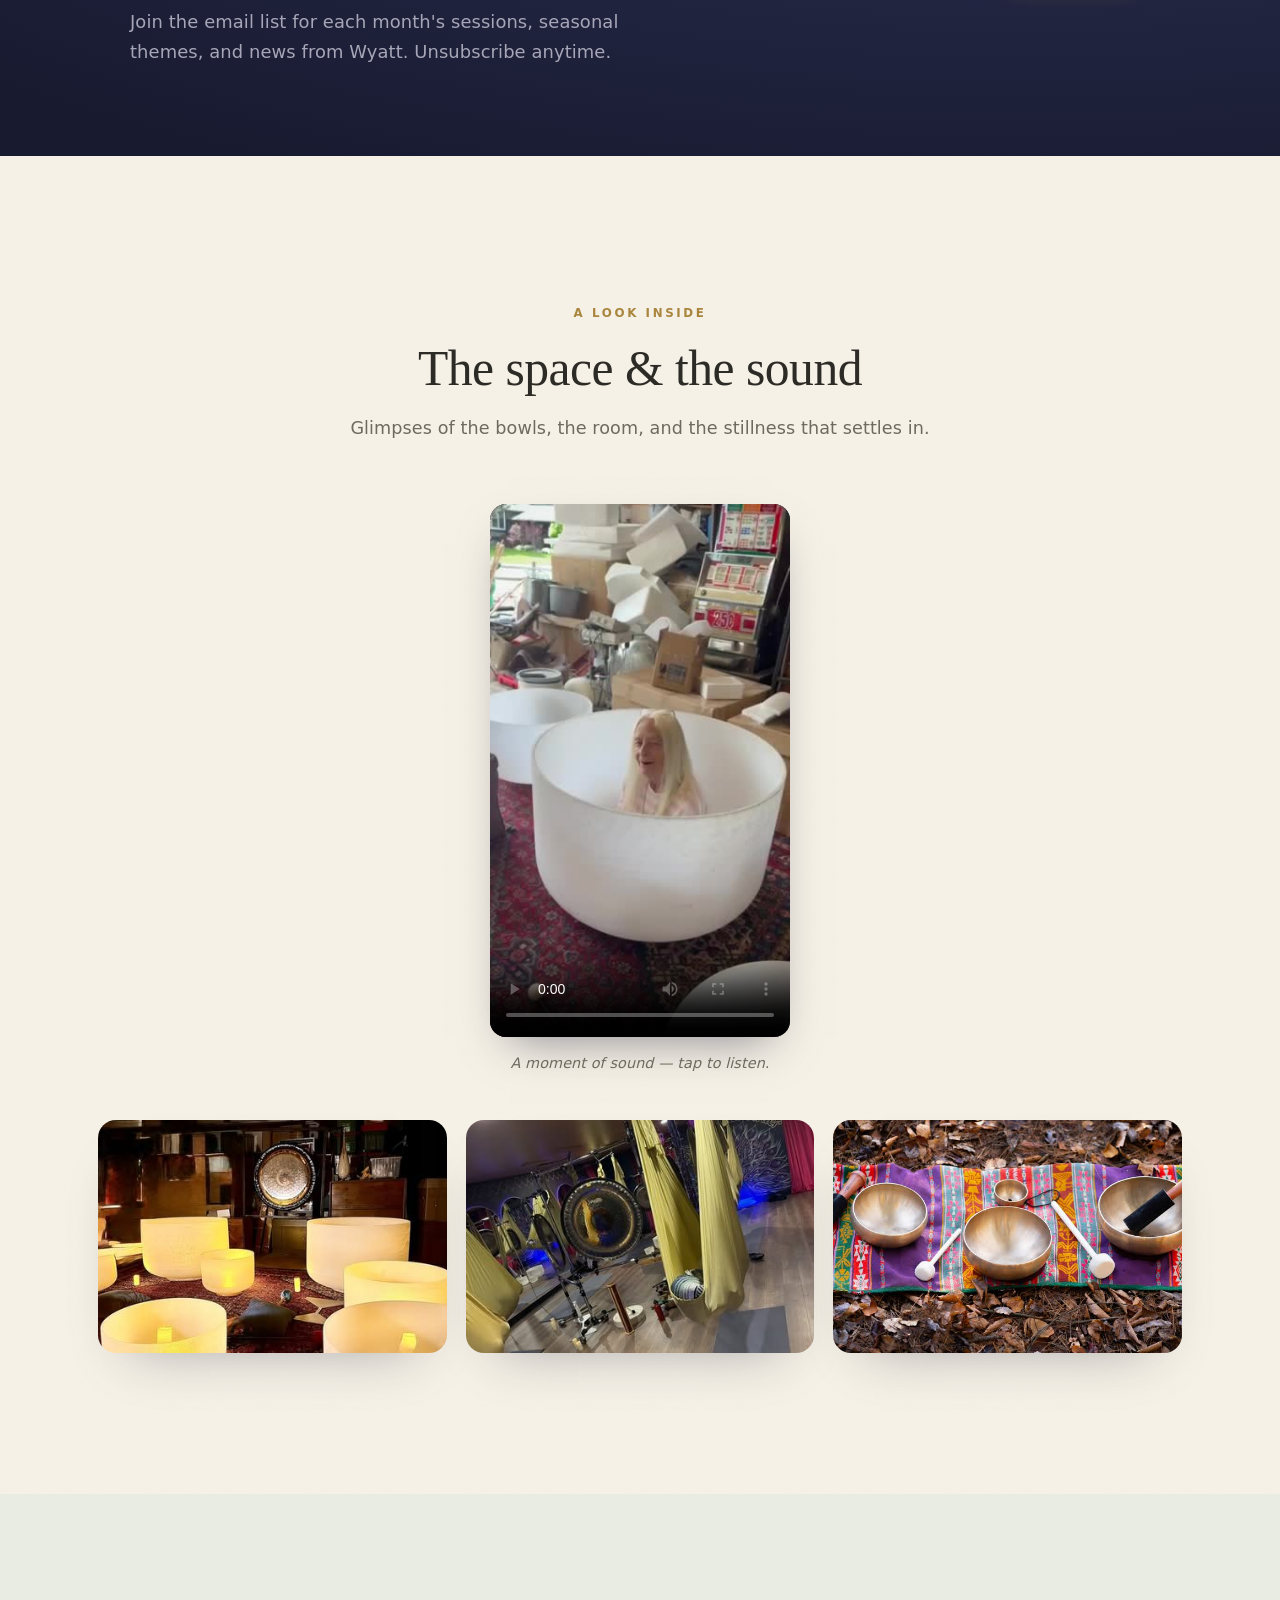
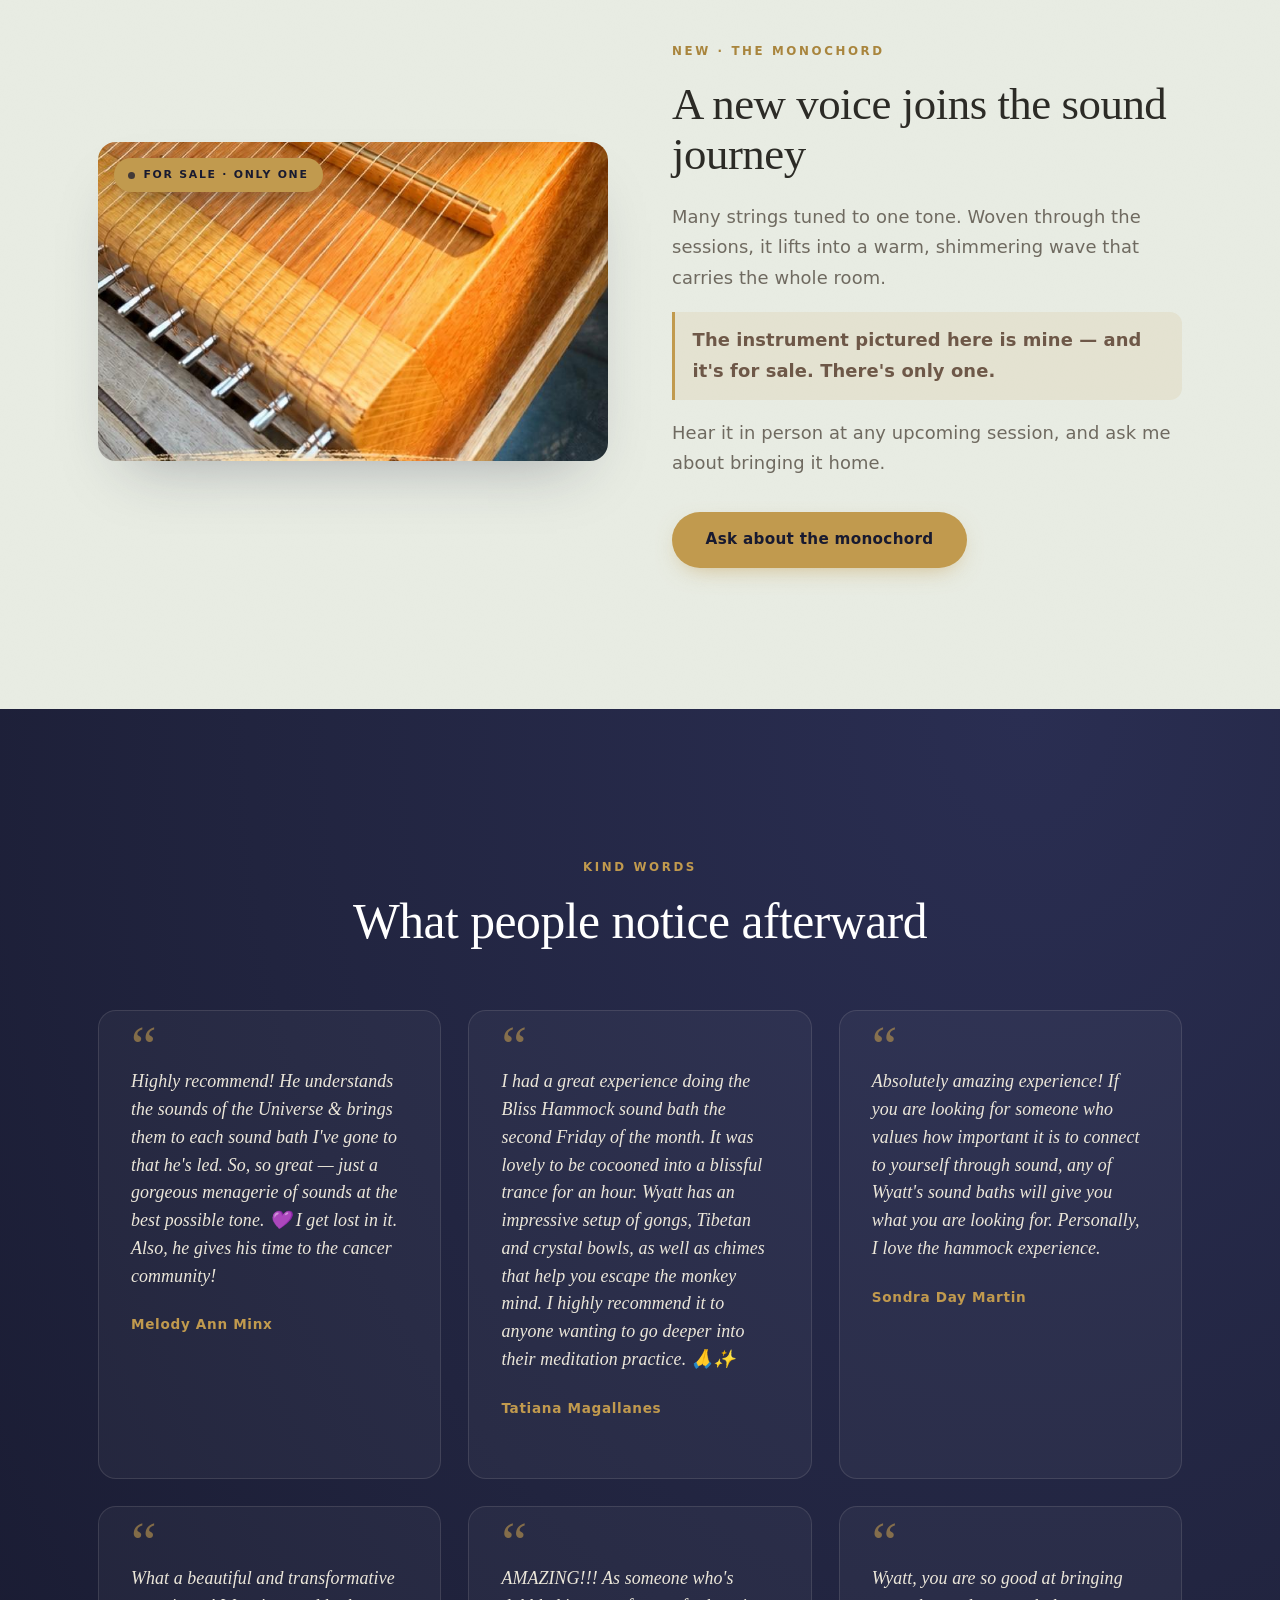
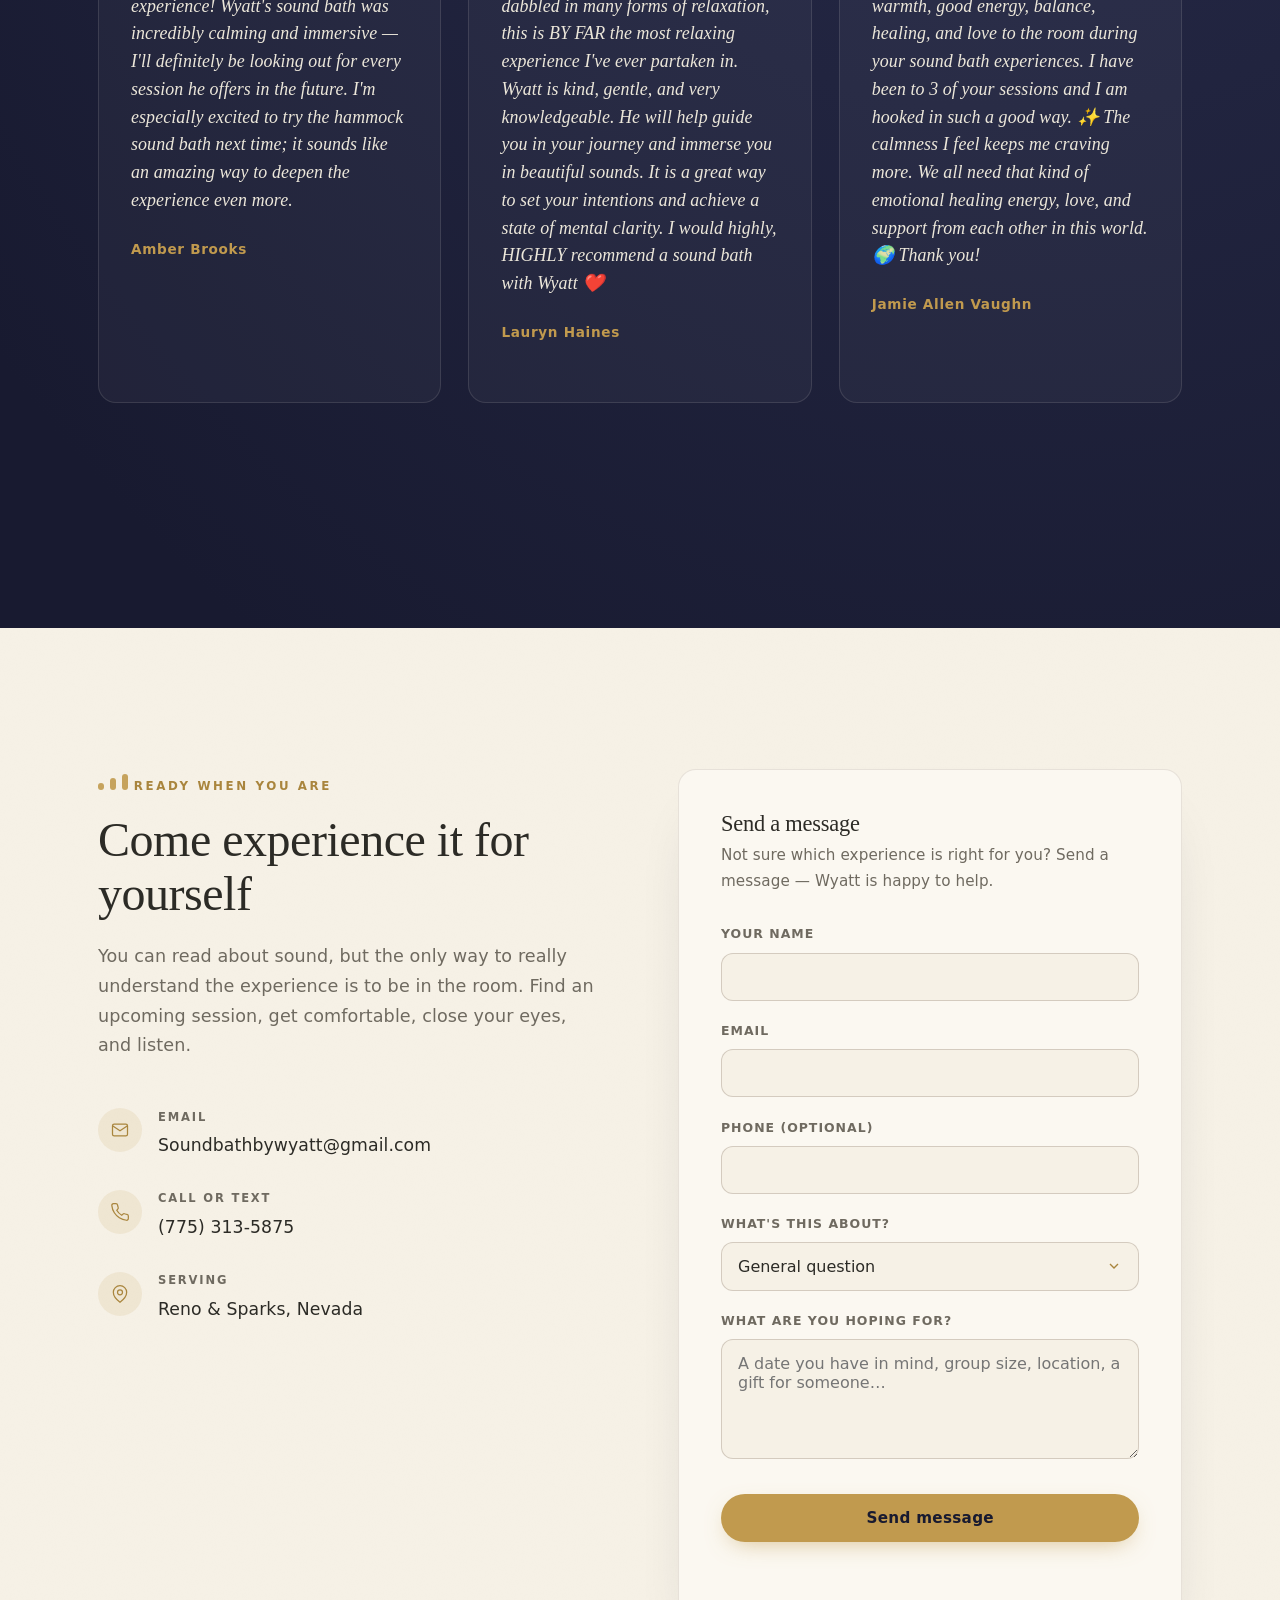
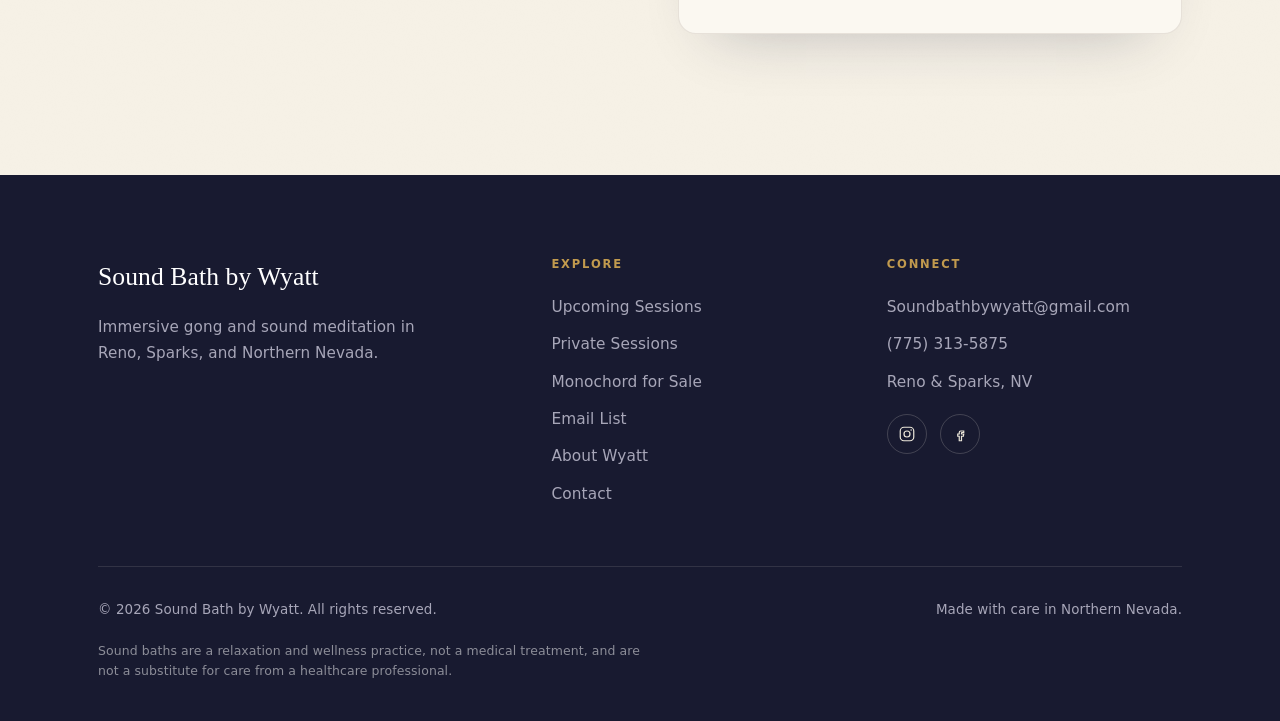
==== commit 144a7632: "Add files via upload" ====
--- a/index.html
+++ b/index.html
@@ -50,9 +50,17 @@
        Search for   EDIT: CONTENT   and you'll find a simple list you
        can change right from your phone in GitHub. No code knowledge
        needed — just follow the labels:
-         • SCHEDULE / classes ... add or remove upcoming sessions
+         • SCHEDULE / classes ... recurring sessions; dates update
+                                  themselves each month
          • REVIEWS .............. paste in kind words as they come
          • GALLERY .............. paste in photo links as you take them
+
+     OTHER SECTIONS:
+       • EMAIL LIST ........ search for  EMAIL LIST (Mailchimp)
+       • MONOCHORD ......... search for  MONOCHORD (FOR SALE)  — delete
+                             that section once it sells
+       • CONTACT FORM ...... runs on Netlify Forms; one-time setup steps
+                             are in the note above the form
      ============================================================ -->
 
 <style>
@@ -524,8 +532,82 @@
 .status.full { color: var(--ink-soft); background: rgba(110,88,72,.13); }
 .class-card .btn { --pad-y: 0.72rem; --pad-x: 1.5rem; font-size: 0.86rem; }
 .schedule-empty { text-align: center; color: var(--ink-soft); font-style: italic; max-width: 46ch; margin: 0 auto; }
+.schedule-empty a { color: var(--gold-deep); text-decoration: underline; text-underline-offset: 3px; }
 .schedule-foot { text-align: center; color: var(--ink-soft); font-size: 0.9rem; margin-top: 2.4rem; }
-.schedule-foot a { color: var(--gold-deep); text-decoration: underline; text-underline-offset: 3px; }
+.schedule-foot a:not(.btn) { color: var(--gold-deep); text-decoration: underline; text-underline-offset: 3px; }
+
+/* date tile + details inside each session card */
+.class-main { display: flex; align-items: center; gap: 1.5rem; min-width: 0; flex: 1 1 auto; }
+.class-date {
+  flex: 0 0 auto; width: 84px; padding: 0.85rem 0.4rem 0.8rem; text-align: center;
+  border-radius: 14px; line-height: 1;
+  background: radial-gradient(120% 120% at 50% 0%, #2c3055 0%, var(--indigo) 60%, var(--indigo-deep) 100%);
+  box-shadow: 0 14px 28px -18px rgba(33,36,63,.7);
+}
+.class-date .cd-m { display: block; font-size: 0.66rem; font-weight: 700; letter-spacing: 0.2em; text-transform: uppercase; color: var(--gold); }
+.class-date .cd-d { display: block; font-family: var(--serif); font-size: 2.2rem; color: #fff; margin: 0.32rem 0 0.3rem; }
+.class-date .cd-w { display: block; font-size: 0.64rem; font-weight: 600; letter-spacing: 0.16em; text-transform: uppercase; color: var(--on-dark-soft); }
+.class-when .class-time { color: var(--ink); font-weight: 600; }
+.class-when a { text-decoration: underline; text-decoration-color: rgba(193,154,78,.55); text-underline-offset: 3px; transition: color .3s var(--ease); }
+.class-when a:hover { color: var(--gold-deep); }
+.class-desc { margin: 0.55rem 0 0; font-size: 0.92rem; line-height: 1.6; color: var(--ink-soft); max-width: 54ch; }
+.class-repeat { margin: 0.6rem 0 0; font-size: 0.76rem; font-weight: 600; letter-spacing: 0.08em; text-transform: uppercase; color: var(--gold-deep); }
+.status.today { color: #fff; background: var(--brown); }
+
+/* "Private sessions" call-out under the schedule */
+.private-cta {
+  max-width: 860px; margin: clamp(2.8rem, 6vw, 4rem) auto 0; text-align: center;
+  padding: clamp(2.2rem, 5vw, 3rem) clamp(1.5rem, 5vw, 3.2rem);
+  border-radius: var(--radius); color: var(--on-dark);
+  background: radial-gradient(110% 130% at 85% 0%, #2a2e52 0%, var(--indigo) 55%, var(--indigo-deep) 100%);
+  box-shadow: 0 30px 60px -34px rgba(33,36,63,.6);
+}
+.private-cta h3 { color: #fff; font-size: clamp(1.5rem, 3vw, 1.95rem); margin-bottom: 0.8rem; }
+.private-cta p { color: var(--on-dark-soft); margin: 0 auto 1.7rem; max-width: 56ch; font-size: 1rem; }
+.private-cta .eyebrow { color: var(--gold); margin-bottom: 0.8rem; }
+
+/* =========================================================
+   11d. EMAIL LIST (Mailchimp)
+   ========================================================= */
+.newsletter { padding-block: clamp(3.5rem, 8vw, 5.5rem); scroll-margin-top: 72px; }
+.newsletter-inner { display: grid; grid-template-columns: 1.05fr 1fr; gap: clamp(1.8rem, 5vw, 4rem); align-items: center; max-width: 1020px; margin-inline: auto; }
+.newsletter-copy .eyebrow { color: var(--gold); }
+.newsletter-copy h2 { font-size: clamp(1.8rem, 3.8vw, 2.5rem); margin-bottom: 0.9rem; }
+.newsletter-copy p { color: var(--on-dark-soft); margin: 0; }
+.nl-label { display: block; font-size: 0.74rem; font-weight: 600; letter-spacing: 0.14em; text-transform: uppercase; color: var(--on-dark-soft); margin-bottom: 0.6rem; }
+.nl-row { display: flex; gap: 0.7rem; }
+.nl-row input {
+  flex: 1 1 auto; min-width: 0; padding: 0.95rem 1.2rem; font-family: var(--sans); font-size: 1rem; color: #fff;
+  background: rgba(255,255,255,.07); border: 1px solid rgba(236,231,218,.28); border-radius: 100px;
+  transition: border-color .3s var(--ease), box-shadow .3s var(--ease), background-color .3s var(--ease);
+}
+.nl-row input::placeholder { color: rgba(236,231,218,.55); }
+.nl-row input:focus { outline: none; border-color: var(--gold); background: rgba(255,255,255,.1); box-shadow: 0 0 0 3px rgba(193,154,78,.25); }
+.nl-row .btn { flex: 0 0 auto; }
+.nl-row .btn[disabled] { opacity: .7; cursor: wait; }
+.nl-status { font-size: 0.95rem; margin: 0.9rem 0 0; min-height: 1.4rem; color: var(--on-dark); }
+.nl-status.ok { color: #cfe0c6; }
+.nl-status.err { color: #f0c9a8; }
+.hp-field { position: absolute !important; left: -5000px !important; width: 1px; height: 1px; overflow: hidden; }
+
+/* =========================================================
+   11e. MONOCHORD (for sale)
+   ========================================================= */
+.mono-figure { position: relative; margin: 0; }
+.mono-figure .photo { aspect-ratio: 16 / 10; object-position: 40% 50%; }
+.sale-badge {
+  position: absolute; top: 1rem; left: 1rem; z-index: 2;
+  display: inline-flex; align-items: center; gap: 0.5rem;
+  font-size: 0.68rem; font-weight: 700; letter-spacing: 0.16em; text-transform: uppercase;
+  color: var(--indigo-deep); background: var(--gold); padding: 0.5rem 0.9rem; border-radius: 100px;
+  box-shadow: 0 10px 24px -10px rgba(24,26,48,.6);
+}
+.sale-badge::before { content: ""; width: 7px; height: 7px; border-radius: 50%; background: var(--indigo-deep); opacity: .75; }
+.sale-note {
+  border-left: 3px solid var(--gold); padding: 0.85rem 1.1rem; border-radius: 0 12px 12px 0;
+  background: rgba(193,154,78,.12); color: var(--brown) !important; font-weight: 600;
+}
+.split-text .btn { margin-top: 0.9rem; }
 
 /* =========================================================
    11c. GALLERY
@@ -577,15 +659,28 @@
 .contact-form .form-sub { color: var(--ink-soft); font-size: 0.95rem; margin: 0 0 1.8rem; }
 .field { margin-bottom: 1.2rem; }
 .field label { display: block; font-size: 0.78rem; font-weight: 600; letter-spacing: 0.08em; text-transform: uppercase; color: var(--ink-soft); margin-bottom: 0.5rem; }
-.field input, .field textarea {
+.field input, .field textarea, .field select {
   width: 100%; padding: 0.85rem 1rem; font-family: var(--sans); font-size: 1rem; color: var(--ink);
   background: var(--cream); border: 1px solid rgba(110,88,72,.25); border-radius: 12px;
   transition: border-color .3s var(--ease), box-shadow .3s var(--ease);
 }
-.field input:focus, .field textarea:focus { outline: none; border-color: var(--gold); box-shadow: 0 0 0 3px rgba(193,154,78,.18); }
+.field select {
+  -webkit-appearance: none; appearance: none; cursor: pointer; padding-right: 2.6rem;
+  background-image: url("data:image/svg+xml,%3Csvg xmlns='http://www.w3.org/2000/svg' viewBox='0 0 24 24' fill='none' stroke='%23a9853d' stroke-width='2'%3E%3Cpath d='m6 9 6 6 6-6'/%3E%3C/svg%3E");
+  background-repeat: no-repeat; background-position: right 1rem center; background-size: 16px;
+}
+.field input:focus, .field textarea:focus, .field select:focus { outline: none; border-color: var(--gold); box-shadow: 0 0 0 3px rgba(193,154,78,.18); }
 .field textarea { resize: vertical; min-height: 120px; }
+.contact-form { scroll-margin-top: 96px; transition: box-shadow .6s var(--ease), border-color .6s var(--ease); }
+.contact-form.highlight { border-color: var(--gold); box-shadow: 0 0 0 4px rgba(193,154,78,.22), 0 30px 60px -36px rgba(33,36,63,.3); }
 .contact-form .btn { width: 100%; margin-top: 0.4rem; }
+.contact-form .btn[disabled] { opacity: .7; cursor: wait; }
 .form-status { font-size: 0.9rem; margin-top: 1rem; min-height: 1.2rem; color: var(--brown); }
+.form-status a { color: var(--gold-deep); text-decoration: underline; text-underline-offset: 3px; }
+.form-success { text-align: center; padding: 1.5rem 0.5rem 0.5rem; }
+.form-success .ripple-mark { justify-content: center; }
+.form-success h3 { font-size: 1.6rem; margin-bottom: 0.7rem; }
+.form-success p { color: var(--ink-soft); margin: 0 0 1.4rem; }
 
 /* =========================================================
    13. FOOTER
@@ -607,8 +702,10 @@
 /* =========================================================
    14. SCROLL REVEAL
    ========================================================= */
-.reveal { opacity: 0; transform: translateY(28px); transition: opacity .9s var(--ease), transform .9s var(--ease); }
-.reveal.is-visible { opacity: 1; transform: translateY(0); }
+/* Content only starts hidden when JavaScript is running (the "js" class is
+   added in the <head>), so nothing can ever get stuck invisible. */
+.js .reveal { opacity: 0; transform: translateY(28px); transition: opacity .9s var(--ease), transform .9s var(--ease); }
+.js .reveal.is-visible { opacity: 1; transform: translateY(0); }
 .reveal.d1 { transition-delay: .08s; }
 .reveal.d2 { transition-delay: .16s; }
 .reveal.d3 { transition-delay: .24s; }
@@ -635,7 +732,7 @@
   .nav-links.open { transform: translateX(0); }
   .nav-links a { color: var(--ink) !important; font-size: 1.15rem; }
   .nav-links .nav-cta { margin-top: 0.5rem; }
-  .split, .contact-grid, .expect { grid-template-columns: 1fr; }
+  .split, .contact-grid, .expect, .newsletter-inner { grid-template-columns: 1fr; }
   .split.reverse .split-media { order: 0; }
   .split-media { margin-bottom: 0.5rem; }
   .photo, .photo.wide, .photo.tall { aspect-ratio: 16 / 11; }
@@ -646,9 +743,14 @@
   .hero .sub { font-size: 1.15rem; }
   .type-grid { grid-template-columns: 1fr; }
   .gallery-grid { grid-template-columns: 1fr; }
-  .class-card { flex-direction: column; align-items: flex-start; gap: 1.1rem; }
+  .class-card { flex-direction: column; align-items: stretch; gap: 1.1rem; padding: 1.4rem 1.3rem; }
+  .class-main { align-items: flex-start; gap: 1.05rem; }
+  .class-date { width: 66px; padding: 0.7rem 0.3rem 0.65rem; }
+  .class-date .cd-d { font-size: 1.8rem; }
   .class-action { align-items: flex-start; text-align: left; width: 100%; flex-direction: row; flex-wrap: wrap; align-items: center; gap: 0.8rem; }
   .class-action .btn { width: 100%; margin-top: 0.2rem; }
+  .nl-row { flex-direction: column; }
+  .nl-row .btn { width: 100%; }
 }
 
 /* =========================================================
@@ -657,7 +759,7 @@
 @media (prefers-reduced-motion: reduce) {
   html { scroll-behavior: auto; }
   *, *::before, *::after { animation-duration: .001ms !important; animation-iteration-count: 1 !important; transition-duration: .001ms !important; }
-  .reveal { opacity: 1; transform: none; }
+  .js .reveal { opacity: 1; transform: none; }
   .ring { opacity: .5; }
   .ring:nth-child(1){ transform: scale(1);} .ring:nth-child(2){ transform: scale(2);}
   .ring:nth-child(3){ transform: scale(3);} .ring:nth-child(4){ transform: scale(4);}
@@ -666,10 +768,11 @@
 }
 
 /* Visible keyboard focus everywhere */
-a:focus-visible, button:focus-visible, input:focus-visible, textarea:focus-visible {
+a:focus-visible, button:focus-visible, input:focus-visible, textarea:focus-visible, select:focus-visible {
   outline: 2px solid var(--gold); outline-offset: 3px; border-radius: 4px;
 }
 </style>
+<script>document.documentElement.className += " js";</script>
 </head>
 
 <body>
@@ -691,7 +794,7 @@
       <li><a href="#experience">The Experience</a></li>
       <li><a href="#sessions">What to Expect</a></li>
       <li><a href="#contact">Contact</a></li>
-      <li><a href="https://mailchi.mp/4ab3c704cd1f/sound-bath-by-wyatt-information" target="_blank" rel="noopener">Email List</a></li>
+      <li><a href="#newsletter">Email List</a></li>
       <li><a href="#schedule" class="btn btn-primary nav-cta">Book now</a></li>
     </ul>
   </div>
@@ -828,9 +931,10 @@
 </section>
 
 <!-- ====================== SCHEDULE / UPCOMING ====================== -->
-<!-- Each session links straight to its own booking page. To update, edit the
-     SCHEDULE list near the bottom of the page (search  EDIT: CONTENT ) and paste
-     the current month's link into that session's  link:  field. -->
+<!-- The session cards are built from the SCHEDULE list near the bottom of the
+     page (search  EDIT: CONTENT ). Each session repeats monthly, and its date
+     updates itself — the next upcoming date always shows. Every "View dates &
+     book" button goes to Wyatt's booking hub: https://linktr.ee/soundbaths -->
 <section class="section section--sage" id="schedule">
   <div class="container">
     <div class="section-head center reveal">
@@ -842,9 +946,44 @@
 
     <div class="class-list" id="scheduleList" aria-live="polite"></div>
 
-    <div class="schedule-foot reveal" style="text-align:center;">
-      <p>Looking for something more personal? Private sessions, couples sessions, retreats, workplace wellness events, and small gatherings are available by arrangement.</p>
-      <a href="#contact" class="btn btn-outline-dark" style="margin-top:1.3rem;">Explore Private Sessions</a>
+    <p class="schedule-foot reveal">Space is limited. See current availability and reserve at <a href="https://linktr.ee/soundbaths" target="_blank" rel="noopener">linktr.ee/soundbaths</a>.</p>
+
+    <!-- Private sessions call-out. The button jumps to the contact form with
+         "Private session" already selected. -->
+    <div class="private-cta reveal" id="private-sessions">
+      <span class="eyebrow">By Arrangement</span>
+      <h3>Looking for something more personal?</h3>
+      <p>Private sessions, couples sessions, retreats, workplace wellness events, and small gatherings are available by arrangement. Tell Wyatt what you have in mind and he'll help shape the right experience.</p>
+      <a href="#contact-form" class="btn btn-primary" data-topic="Private session">Explore Private Sessions</a>
+    </div>
+  </div>
+</section>
+
+<!-- ====================== EMAIL LIST (Mailchimp) ====================== -->
+<!-- Wyatt's Mailchimp signup form (email only). Sign-ups go straight to his
+     Mailchimp audience. With JavaScript on, it confirms right on the page;
+     without it, it opens Mailchimp's own confirmation page in a new tab. -->
+<section class="section section--indigo newsletter" id="newsletter">
+  <div class="container">
+    <div class="newsletter-inner">
+      <div class="newsletter-copy reveal">
+        <span class="eyebrow">Stay in the Loop</span>
+        <h2>New dates, straight to your inbox</h2>
+        <p>Join the email list for each month's sessions, seasonal themes, and news from Wyatt. Unsubscribe anytime.</p>
+      </div>
+
+      <form class="reveal d1" id="mc-embedded-subscribe-form" name="mc-embedded-subscribe-form"
+            action="https://gmail.us18.list-manage.com/subscribe/post?u=1aa939d4cb958c5727905b5fe&amp;id=99c67c9819&amp;f_id=00abace6f0"
+            method="post" target="_blank">
+        <label class="nl-label" for="mce-EMAIL">Email address</label>
+        <div class="nl-row">
+          <input type="email" name="EMAIL" id="mce-EMAIL" placeholder="you@example.com" autocomplete="email" required>
+          <button type="submit" class="btn btn-primary" id="mc-embedded-subscribe">Subscribe</button>
+        </div>
+        <!-- Mailchimp's bot trap — must stay empty and hidden -->
+        <div class="hp-field" aria-hidden="true"><input type="text" name="b_1aa939d4cb958c5727905b5fe_99c67c9819" tabindex="-1" value=""></div>
+        <p class="nl-status" id="mcStatus" role="status" aria-live="polite"></p>
+      </form>
     </div>
   </div>
 </section>
@@ -872,6 +1011,31 @@
     </div>
 
     <div class="gallery-grid" id="galleryGrid"></div>
+  </div>
+</section>
+
+<!-- ========================= MONOCHORD (FOR SALE) ========================= -->
+<!-- When the monochord sells, delete this whole section (from this comment down
+     to its closing </section>) and remove "Monochord for Sale" from the footer. -->
+<section class="section section--sage" id="monochord">
+  <div class="container">
+    <div class="split">
+      <div class="split-media reveal">
+        <figure class="mono-figure">
+          <img class="photo wide" src="[data-uri]" alt="Close-up of Wyatt's wooden monochord, its many strings stretched over a warm golden soundboard" loading="lazy">
+          <span class="sale-badge">For sale · Only one</span>
+        </figure>
+      </div>
+
+      <div class="split-text reveal d1">
+        <span class="eyebrow">New · The Monochord</span>
+        <h2>A new voice joins the sound journey</h2>
+        <p>Many strings tuned to one tone. Woven through the sessions, it lifts into a warm, shimmering wave that carries the whole room.</p>
+        <p class="sale-note">The instrument pictured here is mine — and it's for sale. There's only one.</p>
+        <p>Hear it in person at any upcoming session, and ask me about bringing it home.</p>
+        <a href="#contact-form" class="btn btn-primary" data-topic="Buying the monochord">Ask about the monochord</a>
+      </div>
+    </div>
   </div>
 </section>
 
@@ -931,36 +1095,62 @@
 
       </div>
 
-      <!-- Contact form.
-           HOW IT WORKS: with no booking backend, submitting opens the visitor's
-           email app with their message pre-filled (zero setup, works anywhere).
-           TO UPGRADE to a real submission service later:
-             • Formspree:  add  action="https://formspree.io/f/XXXX" method="POST"
-                           to the <form>, give each field a name, and delete the JS handler below.
-             • Netlify:    add  name="contact" netlify  to the <form> (Netlify only). -->
-      <div class="contact-form reveal d1">
-        <h3>Send a message</h3>
-        <p class="form-sub">Not sure which experience is right for you? Send a message — Wyatt is happy to help.</p>
-        <form id="contactForm" novalidate>
-          <div class="field">
-            <label for="cf-name">Your name</label>
-            <input type="text" id="cf-name" name="name" autocomplete="name" required />
-          </div>
-          <div class="field">
-            <label for="cf-email">Email</label>
-            <input type="email" id="cf-email" name="email" autocomplete="email" required />
-          </div>
-          <div class="field">
-            <label for="cf-phone">Phone (optional)</label>
-            <input type="tel" id="cf-phone" name="phone" autocomplete="tel" />
-          </div>
-          <div class="field">
-            <label for="cf-message">What are you hoping for?</label>
-            <textarea id="cf-message" name="message" placeholder="A group session, a private session, a gift for someone…"></textarea>
-          </div>
-          <button type="submit" class="btn btn-primary">Send message</button>
-          <p class="form-status" id="formStatus" role="status" aria-live="polite"></p>
-        </form>
+      <!-- Contact form — powered by Netlify Forms (the site is hosted on Netlify).
+           Messages are sent for real and land in Netlify under  Forms → contact.
+           ONE-TIME SETUP in the Netlify dashboard for this site:
+             1. Forms → "Enable form detection", then redeploy (upload this file again).
+             2. Forms → Submission notifications → Add notification → Email
+                → Soundbathbywyatt@gmail.com  (so every message is emailed to Wyatt).
+           If a message ever fails to send, the visitor is offered a pre-filled
+           email to Wyatt instead, so no inquiry is lost. -->
+      <div class="contact-form reveal d1" id="contact-form">
+        <div id="contactFormWrap">
+          <h3>Send a message</h3>
+          <p class="form-sub">Not sure which experience is right for you? Send a message — Wyatt is happy to help.</p>
+          <form id="contactForm" name="contact" method="POST" action="/" data-netlify="true" netlify-honeypot="bot-field">
+            <!-- spam trap — leave hidden -->
+            <p class="hp-field" aria-hidden="true"><label>Leave this empty: <input name="bot-field" tabindex="-1" autocomplete="off"></label></p>
+            <div class="field">
+              <label for="cf-name">Your name</label>
+              <input type="text" id="cf-name" name="name" autocomplete="name" required />
+            </div>
+            <div class="field">
+              <label for="cf-email">Email</label>
+              <input type="email" id="cf-email" name="email" autocomplete="email" required />
+            </div>
+            <div class="field">
+              <label for="cf-phone">Phone (optional)</label>
+              <input type="tel" id="cf-phone" name="phone" autocomplete="tel" />
+            </div>
+            <div class="field">
+              <label for="cf-topic">What's this about?</label>
+              <select id="cf-topic" name="topic">
+                <option value="General question">General question</option>
+                <option value="Upcoming session">An upcoming session</option>
+                <option value="Private session">Private session</option>
+                <option value="Couples session">Couples session</option>
+                <option value="Workplace or group event">Workplace or group event</option>
+                <option value="Retreat or small gathering">Retreat or small gathering</option>
+                <option value="Buying the monochord">Buying the monochord</option>
+                <option value="Something else">Something else</option>
+              </select>
+            </div>
+            <div class="field">
+              <label for="cf-message">What are you hoping for?</label>
+              <textarea id="cf-message" name="message" placeholder="A date you have in mind, group size, location, a gift for someone…"></textarea>
+            </div>
+            <button type="submit" class="btn btn-primary">Send message</button>
+            <p class="form-status" id="formStatus" role="status" aria-live="polite"></p>
+          </form>
+        </div>
+
+        <!-- shown after a message sends -->
+        <div class="form-success" id="formSuccess" hidden tabindex="-1">
+          <div class="ripple-mark" aria-hidden="true"><span></span><span></span><span></span></div>
+          <h3>Thank you — your message is on its way</h3>
+          <p id="formSuccessText">Wyatt will get back to you soon.</p>
+          <button type="button" class="btn btn-outline-dark" id="formAgain">Send another message</button>
+        </div>
       </div>
     </div>
   </div>
@@ -979,7 +1169,9 @@
         <h4>Explore</h4>
         <ul>
           <li><a href="#schedule">Upcoming Sessions</a></li>
-          <li><a href="#contact">Private Sessions</a></li>
+          <li><a href="#contact-form" data-topic="Private session">Private Sessions</a></li>
+          <li><a href="#monochord">Monochord for Sale</a></li>
+          <li><a href="#newsletter">Email List</a></li>
           <li><a href="#about">About Wyatt</a></li>
           <li><a href="#contact">Contact</a></li>
         </ul>
@@ -1027,38 +1219,65 @@
 const SITE_CONTENT = {
 
   /* ---- SCHEDULE: your upcoming sessions -------------------------------
-     Each session links straight to its own booking page.
-     EACH MONTH: paste the current booking URL into that session's  link:
-     field below. Leave link as ""  and its button falls back to Contact.
-     status: "open" (Spots open) · "few" (Few spots left) · "full" (waitlist) */
+     The date on each card UPDATES ITSELF. Each session has a  repeats:
+     pattern, and the site always shows the next date that matches it, so
+     this list never goes stale. Cards are shown in date order.
+
+       repeats:  "1st", "2nd", "3rd", "4th" or "last" + a weekday
+                 e.g. "2nd Friday" or "last Sunday"
+                 (for a one-time event use  date: "2026-12-12"  instead)
+       time / where / desc:  shown on the card
+       map:      optional — an address; makes the location a map link
+       link:     the booking page every button goes to
+       skip:     optional — dates to skip, e.g.  skip: ["2027-01-01"]
+                 (the card jumps ahead to the following month)
+
+     MONTH-ONLY DETAILS: anything inside  october: { ... }  replaces the
+     normal details only when the date shown falls in October (every
+     October). Add  november: { ... }, december: { ... }  the same way —
+     handy for a monthly theme or a rotating location.
+
+     Optional  status:  "few" (Few spots left) or "full" (Full) */
   classes: [
     {
-      title: "Bliss Hammock Sound Bath",
-      when: "2nd Friday monthly",
-      location: "Bliss · Reno",
-      desc: "Settle into a soft aerial hammock while immersive layers of gongs, crystal bowls, Himalayan bowls, and chimes surround you. Limited capacity.",
-      status: "open",
-      cta: "Reserve a Hammock",
-      // ← UPDATE monthly: copy the current Hammock link from Wyatt's Linktree (keeps his ShopYourLikes commission)
-      link: "https://go.shopyourlikes.com/pi/9586c08bea22d0519446115cd6c785eb03aeb259?afId=727808&afCampaignId=592363233&afCreativeId=2993&afPlacementId=df771238-94af-4563-9628-e88d0ec7fbcd"
+      title: "First Friday Sound Meditation",
+      repeats: "1st Friday",
+      time: "7:30 PM",
+      where: "The Studio · Moran St, Reno",
+      desc: "A sound meditation for making space. Settle onto your mat as layers of sound offer a place to exhale.",
+      link: "https://linktr.ee/soundbaths",
+      october: {
+        title: "First Friday “Let It Fall”",
+        desc: "A seasonal sound meditation for making space. Settle onto your mat as layers of sound offer a place to exhale and welcome the quieter rhythm of autumn."
+      }
     },
     {
-      title: "Karma Sound Meditation",
-      when: "2nd Saturday monthly",
-      location: "Cancer Community Clubhouse · Reno",
-      desc: "A welcoming community sound meditation centered on rest, connection, and stillness. Come as you are — no previous meditation experience needed.",
-      status: "open",
-      cta: "View Upcoming Date",
-      link: "https://www.cancercommunityclubhouse.org/calendar"  // stable calendar — rarely changes
+      title: "Bliss Hammock Sound Meditation",
+      repeats: "2nd Friday",
+      time: "6:30 PM or 8:00 PM",
+      where: "Bliss Holistic Center · 1100 Kietzke Ln, Reno",
+      map: "1100 Kietzke Ln, Reno, NV",
+      desc: "Suspended comfort, immersive sound, deep rest. Sink into a gently swaying hammock while soothing sound surrounds you. Coordinate with friends to reserve the same session.",
+      link: "https://linktr.ee/soundbaths"
     },
     {
-      title: "Monthly Sound Bath",
-      when: "Last Sunday monthly",
-      location: "Juice Box Yoga · Reno",
-      desc: "Settle onto your mat for an immersive evening of large gongs, crystal bowls, Himalayan bowls, and resonant sound. An hour to step away from the week and simply be.",
-      status: "open",
-      cta: "Reserve a Spot",
-      link: "https://yogajuicebox.com/classes/sierra-rose/"  // stable Juice Box class page — rarely changes
+      title: "Karma Sound Meditation for CCC",
+      repeats: "2nd Saturday",
+      time: "4:00 PM",
+      where: "Cancer Community Clubhouse · Reno",
+      desc: "A welcoming community sound meditation. Gather for an afternoon of grounding resonance, stillness, and restorative rest — no meditation experience needed.",
+      link: "https://linktr.ee/soundbaths"
+    },
+    {
+      title: "Juice Box Yoga Sound Meditation",
+      repeats: "last Sunday",
+      time: "7:30–8:30 PM",
+      where: "Juice Box Yoga · rotating location",
+      desc: "An immersive evening of movement, stillness, and sound. Close the month in a supportive yoga space with the deep, settling tones of planetary gongs.",
+      link: "https://linktr.ee/soundbaths",
+      october: {
+        where: "Juice Box Yoga · Legends Mall, Sparks"
+      }
     }
   ],
 
@@ -1114,53 +1333,126 @@
   };
   var delayClass = function (i) { return i % 3 === 1 ? " d1" : i % 3 === 2 ? " d2" : ""; };
 
-  /* Schedule */
-  (function renderSchedule() {
+  /* Schedule — works out each session's next date from its "repeats" pattern */
+  var MONTHS = ["January","February","March","April","May","June","July","August","September","October","November","December"];
+  var WEEKDAYS = ["Sunday","Monday","Tuesday","Wednesday","Thursday","Friday","Saturday"];
+  var ORDINALS = { "1st": 1, "first": 1, "2nd": 2, "second": 2, "3rd": 3, "third": 3, "4th": 4, "fourth": 4, "last": -1 };
+  var ORDINAL_WORDS = { "1": "First", "2": "Second", "3": "Third", "4": "Fourth", "-1": "Last" };
+
+  // "2nd Friday" -> { n: 2, day: 5 }   ·   "last Sunday" -> { n: -1, day: 0 }
+  function parseRepeat(text) {
+    var m = String(text || "").toLowerCase().match(/(1st|first|2nd|second|3rd|third|4th|fourth|last)\s+(sun|mon|tue|wed|thu|fri|sat)/);
+    if (!m) return null;
+    return { n: ORDINALS[m[1]], day: ["sun","mon","tue","wed","thu","fri","sat"].indexOf(m[2]) };
+  }
+  // The date of that pattern in a given month (month index may overflow into the next year)
+  function dateInMonth(year, month, rule) {
+    if (rule.n > 0) {
+      var first = new Date(year, month, 1);
+      return new Date(year, month, 1 + ((rule.day - first.getDay() + 7) % 7) + (rule.n - 1) * 7);
+    }
+    var last = new Date(year, month + 1, 0);
+    return new Date(year, month, last.getDate() - ((last.getDay() - rule.day + 7) % 7));
+  }
+  function nextDate(c, today) {
+    if (c.date) {                               // one-time event: "YYYY-MM-DD"
+      var p = String(c.date).split("-");
+      var d = new Date(+p[0], +p[1] - 1, +p[2]);
+      return isNaN(d) || d < today ? null : d;
+    }
+    var rule = parseRepeat(c.repeats);
+    if (!rule) return null;
+    var skip = [].concat(c.skip || []);
+    for (var i = 0; i < 4; i++) {
+      var next = dateInMonth(today.getFullYear(), today.getMonth() + i, rule);
+      if (next >= today && skip.indexOf(isoDate(next)) === -1) return next;
+    }
+    return null;
+  }
+  function isoDate(d) {
+    return d.getFullYear() + "-" + ("0" + (d.getMonth() + 1)).slice(-2) + "-" + ("0" + d.getDate()).slice(-2);
+  }
+
+  function renderSchedule() {
     var list = document.getElementById("scheduleList");
     if (!list) return;
-    var classes = (SITE_CONTENT.classes || []);
-    if (!classes.length) {
+    var now = new Date();
+    var today = new Date(now.getFullYear(), now.getMonth(), now.getDate());
+
+    var items = (SITE_CONTENT.classes || []).map(function (c) {
+      var d = nextDate(c, today);
+      if (!d) return null;
+      // month-only details (e.g. october: { ... }) override the usual ones
+      var extra = c[MONTHS[d.getMonth()].toLowerCase()] || {};
+      var s = {};
+      for (var k in c) s[k] = c[k];
+      for (var k2 in extra) s[k2] = extra[k2];
+      s.dateObj = d;
+      return s;
+    }).filter(Boolean).sort(function (a, b) { return a.dateObj - b.dateObj; });
+
+    if (!items.length) {
       list.innerHTML =
         '<p class="schedule-empty reveal">New sessions are being scheduled. ' +
-        'Reach out below and you\'ll be the first to know when the next one opens.</p>';
+        '<a href="#newsletter">Join the email list</a> and you\'ll be the first to know when the next one opens.</p>';
       return;
     }
-    var labels = { open: "Spots open", few: "Few spots left", full: "Full" };
-    list.innerHTML = classes.map(function (c, i) {
-      var status = (c.status || "open").toLowerCase();
+
+    var labels = { few: "Few spots left", full: "Full" };
+    list.innerHTML = items.map(function (c, i) {
+      var d = c.dateObj;
+      var isToday = d.getTime() === today.getTime();
+      var status = (c.status || "").toLowerCase();
       var isFull = status === "full";
-      var custom = c.cta && c.cta.trim();
-      var href, target, label, btnClass;
-      if (isFull) {
-        href = "#contact"; target = ""; label = custom || "Join waitlist"; btnClass = "btn-outline-dark";
-      } else if (c.link && c.link.trim()) {
-        href = esc(c.link.trim()); target = ' target="_blank" rel="noopener"';
-        label = custom || "Reserve a spot"; btnClass = "btn-primary";
-      } else {
-        href = "#contact"; target = ""; label = custom || "Reserve a spot"; btnClass = "btn-outline-dark";
+      var link = (c.link || "").trim();
+      var href = link ? esc(link) : "#contact-form";
+      var target = link ? ' target="_blank" rel="noopener"' : "";
+      var label = esc((c.cta && c.cta.trim()) || (isFull ? "Join the waitlist" : "View dates & book"));
+      var btnClass = isFull ? "btn-outline-dark" : "btn-primary";
+
+      var where = esc(c.where || "");
+      if (where && c.map) {
+        where = '<a href="https://www.google.com/maps/search/?api=1&amp;query=' + encodeURIComponent(c.map) +
+                '" target="_blank" rel="noopener">' + where + '</a>';
       }
-      var meta = esc(c.when || "");
-      if (c.location) meta += '<span class="dot">·</span>' + esc(c.location);
+      var meta = '<span class="class-time">' + esc(c.time || "") + '</span>';
+      if (where) meta += '<span class="dot">·</span>' + where;
+
+      var rule = parseRepeat(c.repeats);
+      var repeatText = rule ? ORDINAL_WORDS[String(rule.n)] + " " + WEEKDAYS[rule.day] + " of every month" : "";
+      var fullDate = WEEKDAYS[d.getDay()] + ", " + MONTHS[d.getMonth()] + " " + d.getDate() + ", " + d.getFullYear();
+
+      var pill = isToday ? '<span class="status today">Today</span>'
+               : (labels[status] ? '<span class="status ' + status + '">' + labels[status] + '</span>' : '');
+
       return (
-        '<div class="class-card reveal' + (isFull ? " is-full" : "") + delayClass(i) + '">' +
-          '<div class="class-info">' +
-            '<h3>' + esc(c.title || "Sound Bath Session") + '</h3>' +
-            '<div class="class-when">' + meta + '</div>' +
-            (c.desc ? '<p style="margin-top:0.55rem;font-size:0.92rem;line-height:1.6;color:var(--ink-soft);max-width:54ch;">' + esc(c.desc) + '</p>' : '') +
+        '<article class="class-card reveal' + (isFull ? " is-full" : "") + delayClass(i) + '">' +
+          '<div class="class-main">' +
+            '<time class="class-date" datetime="' + isoDate(d) + '" title="' + fullDate + '">' +
+              '<span class="cd-m">' + MONTHS[d.getMonth()].slice(0, 3) + '</span>' +
+              '<span class="cd-d">' + d.getDate() + '</span>' +
+              '<span class="cd-w">' + WEEKDAYS[d.getDay()].slice(0, 3) + '</span>' +
+            '</time>' +
+            '<div class="class-info">' +
+              '<h3>' + esc(c.title || "Sound Bath Session") + '</h3>' +
+              '<div class="class-when">' + meta + '</div>' +
+              (c.desc ? '<p class="class-desc">' + esc(c.desc) + '</p>' : '') +
+              (repeatText ? '<p class="class-repeat">' + repeatText + '</p>' : '') +
+            '</div>' +
           '</div>' +
           '<div class="class-action">' +
-            '<span class="status ' + status + '">' + (labels[status] || labels.open) + '</span>' +
-            (c.price ? '<div class="class-price">' + esc(c.price) +
-              (c.priceUnit ? ' <span>' + esc(c.priceUnit) + '</span>' : '') + '</div>' : '') +
-            '<a class="btn ' + btnClass + '" href="' + href + '"' + target + '>' + label + '</a>' +
+            pill +
+            '<a class="btn ' + btnClass + '" href="' + href + '"' + target +
+              ' aria-label="' + label + ': ' + esc(c.title || "session") + ', ' + fullDate + '">' + label + '</a>' +
           '</div>' +
-        '</div>'
+        '</article>'
       );
     }).join("");
-  })();
+  }
+  try { renderSchedule(); } catch (err) { if (window.console) console.error(err); }
 
   /* Reviews */
-  (function renderReviews() {
+  try { (function renderReviews() {
     var grid = document.getElementById("quoteGrid");
     var note = document.getElementById("quoteNote");
     if (!grid) return;
@@ -1189,10 +1481,10 @@
         '</div>'
       );
     }
-  })();
+  })(); } catch (err) { if (window.console) console.error(err); }
 
   /* Gallery */
-  (function renderGallery() {
+  try { (function renderGallery() {
     var grid = document.getElementById("galleryGrid");
     if (!grid) return;
     var photos = (SITE_CONTENT.photos || []).filter(function (p) { return p && p.src && p.src.trim(); });
@@ -1214,7 +1506,7 @@
         '</div>'
       );
     }).join("");
-  })();
+  })(); } catch (err) { if (window.console) console.error(err); }
 
   /* --- Sticky header background on scroll --- */
   var header = document.getElementById("header");
@@ -1264,39 +1556,162 @@
     revealEls.forEach(function (el) { el.classList.add("is-visible"); });
   }
 
-  /* --- Contact form: opens the visitor's email app with their message pre-filled ---
-     (No backend needed. Swap for Formspree/Netlify per the comment in the HTML.) */
+  /* --- Buttons that open the contact form with a topic picked ---------------
+     Any link with  data-topic="..."  (e.g. "Explore Private Sessions") jumps to
+     the form, selects that topic, and puts the cursor in the first field. */
+  var formCard = document.getElementById("contact-form");
+  var topicSelect = document.getElementById("cf-topic");
+  document.querySelectorAll("a[data-topic]").forEach(function (a) {
+    a.addEventListener("click", function () {
+      var topic = a.getAttribute("data-topic");
+      var success = document.getElementById("formSuccess");
+      if (success && !success.hidden) resetContactForm();
+      if (topicSelect) {
+        for (var i = 0; i < topicSelect.options.length; i++) {
+          if (topicSelect.options[i].value === topic) { topicSelect.selectedIndex = i; break; }
+        }
+      }
+      if (formCard) {
+        formCard.classList.add("is-visible", "highlight");
+        setTimeout(function () { formCard.classList.remove("highlight"); }, 2200);
+        setTimeout(function () {
+          var first = document.getElementById("cf-name");
+          if (first) { try { first.focus({ preventScroll: true }); } catch (e) { first.focus(); } }
+        }, 700);
+      }
+    });
+  });
+
+  /* --- Contact form: sends through Netlify Forms (see the note in the HTML) --- */
+  // EDIT: CONTACT — Wyatt's inbox, used for the backup email link if sending fails.
+  var CONTACT_EMAIL = "Soundbathbywyatt@gmail.com";
   var form = document.getElementById("contactForm");
   var status = document.getElementById("formStatus");
+  var formWrap = document.getElementById("contactFormWrap");
+  var formSuccess = document.getElementById("formSuccess");
+
+  function resetContactForm() {
+    if (!form) return;
+    form.reset();
+    status.textContent = "";
+    formSuccess.hidden = true;
+    formWrap.hidden = false;
+  }
+
   if (form) {
     form.addEventListener("submit", function (e) {
       e.preventDefault();
       var name = document.getElementById("cf-name").value.trim();
       var email = document.getElementById("cf-email").value.trim();
-      var phone = document.getElementById("cf-phone").value.trim();
-      var message = document.getElementById("cf-message").value.trim();
-
       if (!name || !email) {
         status.textContent = "Please add your name and email so Wyatt can reply.";
         return;
       }
 
-      // EDIT: CONTACT — this is the inbox the message is addressed to.
-      var to = "Soundbathbywyatt@gmail.com";
-      var subject = "Sound bath inquiry from " + name;
-      var body =
-        "Name: " + name + "\n" +
-        "Email: " + email + "\n" +
-        (phone ? "Phone: " + phone + "\n" : "") +
-        "\n" + (message || "(no message)");
-
-      window.location.href =
-        "mailto:" + to +
-        "?subject=" + encodeURIComponent(subject) +
-        "&body=" + encodeURIComponent(body);
-
-      status.textContent = "Opening your email app… if nothing happens, email " + to + " directly.";
-      form.reset();
+      var btn = form.querySelector('button[type="submit"]');
+      btn.disabled = true;
+      btn.textContent = "Sending…";
+      status.textContent = "";
+
+      var data = new URLSearchParams(new FormData(form));
+      data.set("form-name", "contact");
+
+      fetch("/", {
+        method: "POST",
+        headers: { "Content-Type": "application/x-www-form-urlencoded" },
+        body: data.toString()
+      })
+        .then(function (res) {
+          if (!res.ok) throw new Error("HTTP " + res.status);
+          document.getElementById("formSuccessText").textContent =
+            "Thanks, " + name.split(" ")[0] + ". Wyatt will reply to " + email + " soon.";
+          formWrap.hidden = true;
+          formSuccess.hidden = false;
+          try { formSuccess.focus({ preventScroll: true }); } catch (err) { formSuccess.focus(); }
+        })
+        .catch(function () {
+          // Backup plan: hand the visitor a ready-to-send email so no inquiry is lost.
+          var phone = document.getElementById("cf-phone").value.trim();
+          var topic = topicSelect ? topicSelect.value : "";
+          var message = document.getElementById("cf-message").value.trim();
+          var body =
+            "Name: " + name + "\n" +
+            "Email: " + email + "\n" +
+            (phone ? "Phone: " + phone + "\n" : "") +
+            (topic ? "Topic: " + topic + "\n" : "") +
+            "\n" + (message || "");
+          var mailto = "mailto:" + CONTACT_EMAIL +
+            "?subject=" + encodeURIComponent("Sound bath inquiry from " + name) +
+            "&body=" + encodeURIComponent(body);
+          status.innerHTML = "Sorry — that didn't go through. " +
+            '<a href="' + mailto + '">Tap here to send it by email instead</a>, ' +
+            'or call/text <a href="tel:+17753135875">(775) 313-5875</a>.';
+        })
+        .then(function () {
+          btn.disabled = false;
+          btn.textContent = "Send message";
+        });
+    });
+    document.getElementById("formAgain").addEventListener("click", function () {
+      resetContactForm();
+      document.getElementById("cf-name").focus();
+    });
+  }
+
+  /* --- Email list: sends the sign-up to Mailchimp and confirms on the page --- */
+  var mcForm = document.getElementById("mc-embedded-subscribe-form");
+  var mcStatus = document.getElementById("mcStatus");
+  if (mcForm) {
+    mcForm.addEventListener("submit", function (e) {
+      e.preventDefault();
+      var emailInput = document.getElementById("mce-EMAIL");
+      var mcBtn = document.getElementById("mc-embedded-subscribe");
+      var addr = emailInput.value.trim();
+      if (!addr) { mcStatus.className = "nl-status err"; mcStatus.textContent = "Please enter your email address."; return; }
+
+      mcBtn.disabled = true;
+      mcBtn.textContent = "Joining…";
+      mcStatus.className = "nl-status";
+      mcStatus.textContent = "";
+
+      var cbName = "mcCallback" + Date.now();
+      var script = document.createElement("script");
+      var done = function (ok, msg) {
+        mcBtn.disabled = false;
+        mcBtn.textContent = "Subscribe";
+        mcStatus.className = "nl-status " + (ok ? "ok" : "err");
+        mcStatus.textContent = msg;
+        if (ok) mcForm.reset();
+        try { delete window[cbName]; } catch (err) { window[cbName] = undefined; }
+        if (script.parentNode) script.parentNode.removeChild(script);
+      };
+      var timer = setTimeout(function () {
+        done(false, "Sorry — we couldn't reach the sign-up service. Please try again in a moment.");
+      }, 12000);
+
+      window[cbName] = function (resp) {
+        clearTimeout(timer);
+        // Mailchimp messages can contain HTML and a "0 - " prefix; keep plain text only.
+        var tmp = document.createElement("div");
+        tmp.innerHTML = String((resp && resp.msg) || "").replace(/^\d+\s*-\s*/, "");
+        var msg = (tmp.textContent || "").trim();
+        if (resp && resp.result === "success") {
+          done(true, msg || "Thank you — you're on the list!");
+        } else if (/already subscribed/i.test(msg)) {
+          done(true, "You're already on the list — thank you!");
+        } else {
+          done(false, msg || "Something went wrong. Please check your email address and try again.");
+        }
+      };
+
+      var params = new URLSearchParams(new FormData(mcForm));
+      params.set("c", cbName);
+      script.src = mcForm.action.replace("/post?", "/post-json?") + "&" + params.toString();
+      script.onerror = function () {
+        clearTimeout(timer);
+        done(false, "Sorry — we couldn't reach the sign-up service. Please try again in a moment.");
+      };
+      document.body.appendChild(script);
     });
   }
 
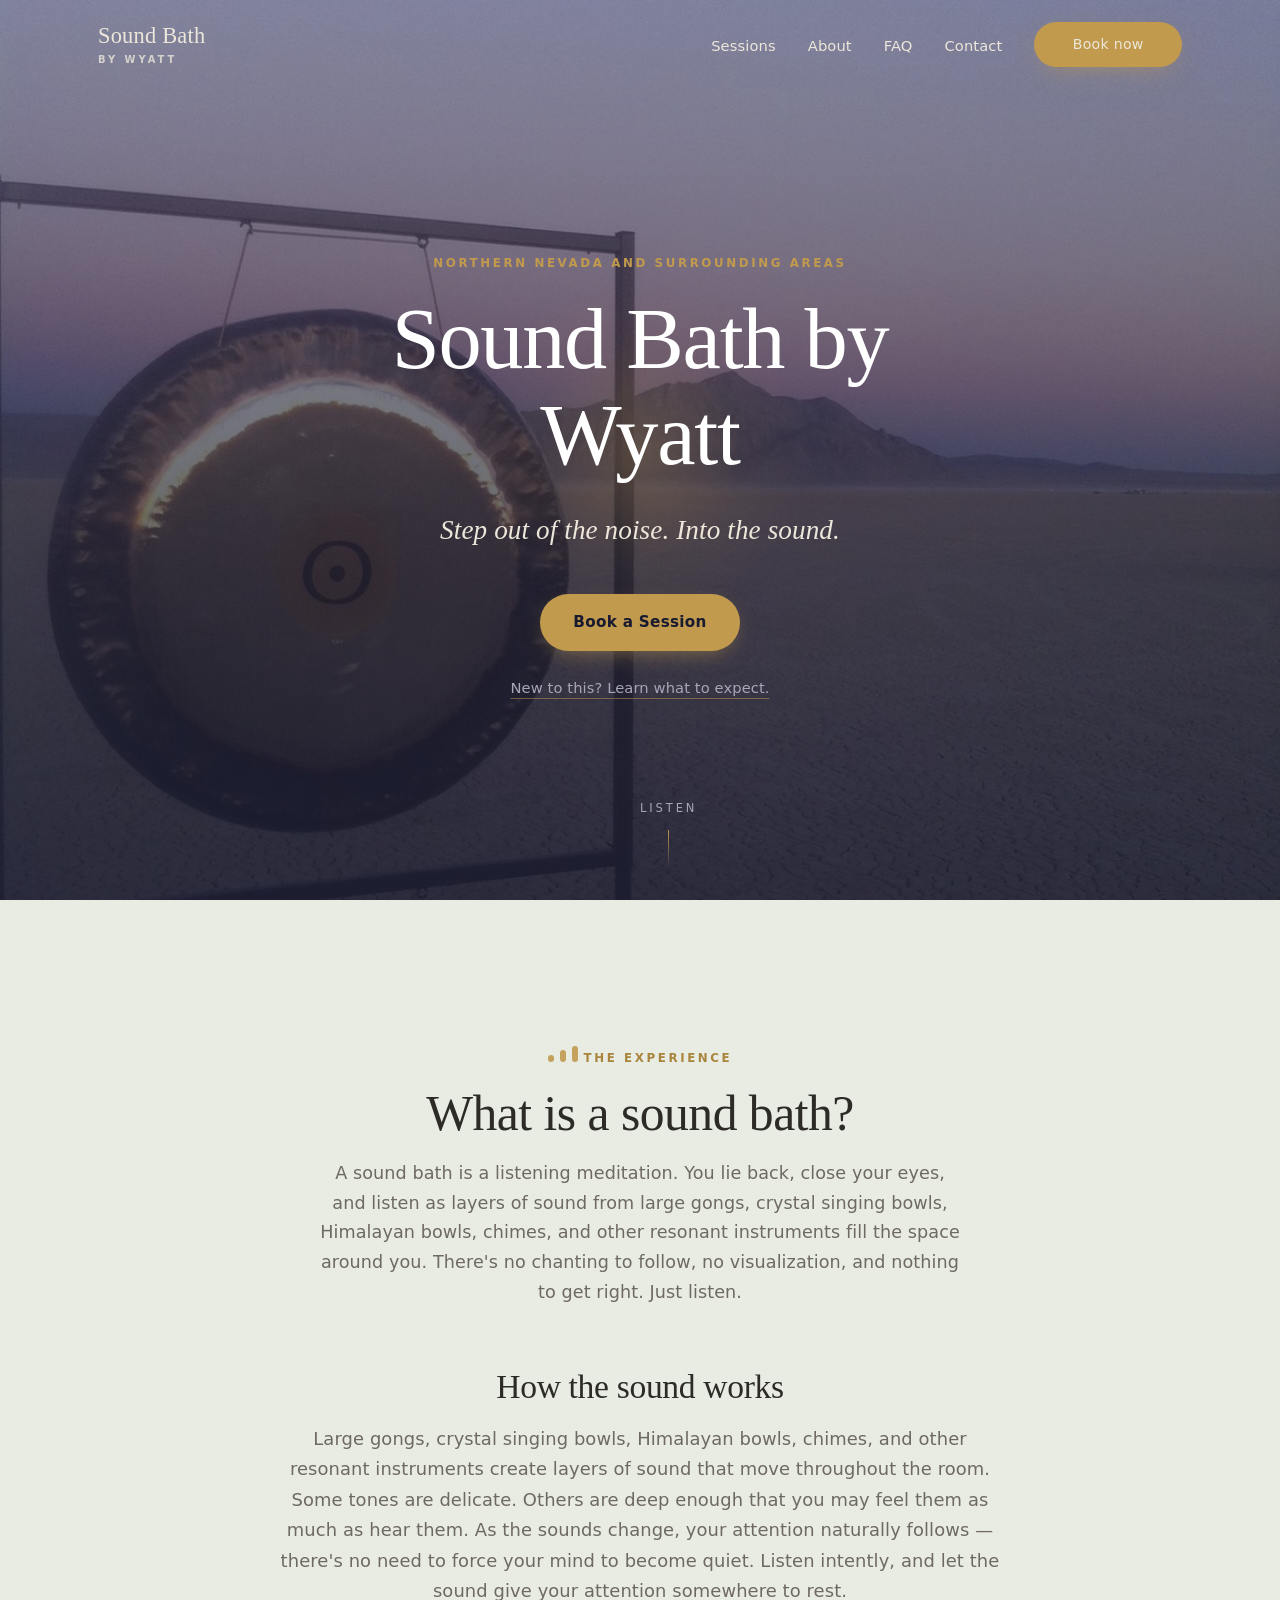
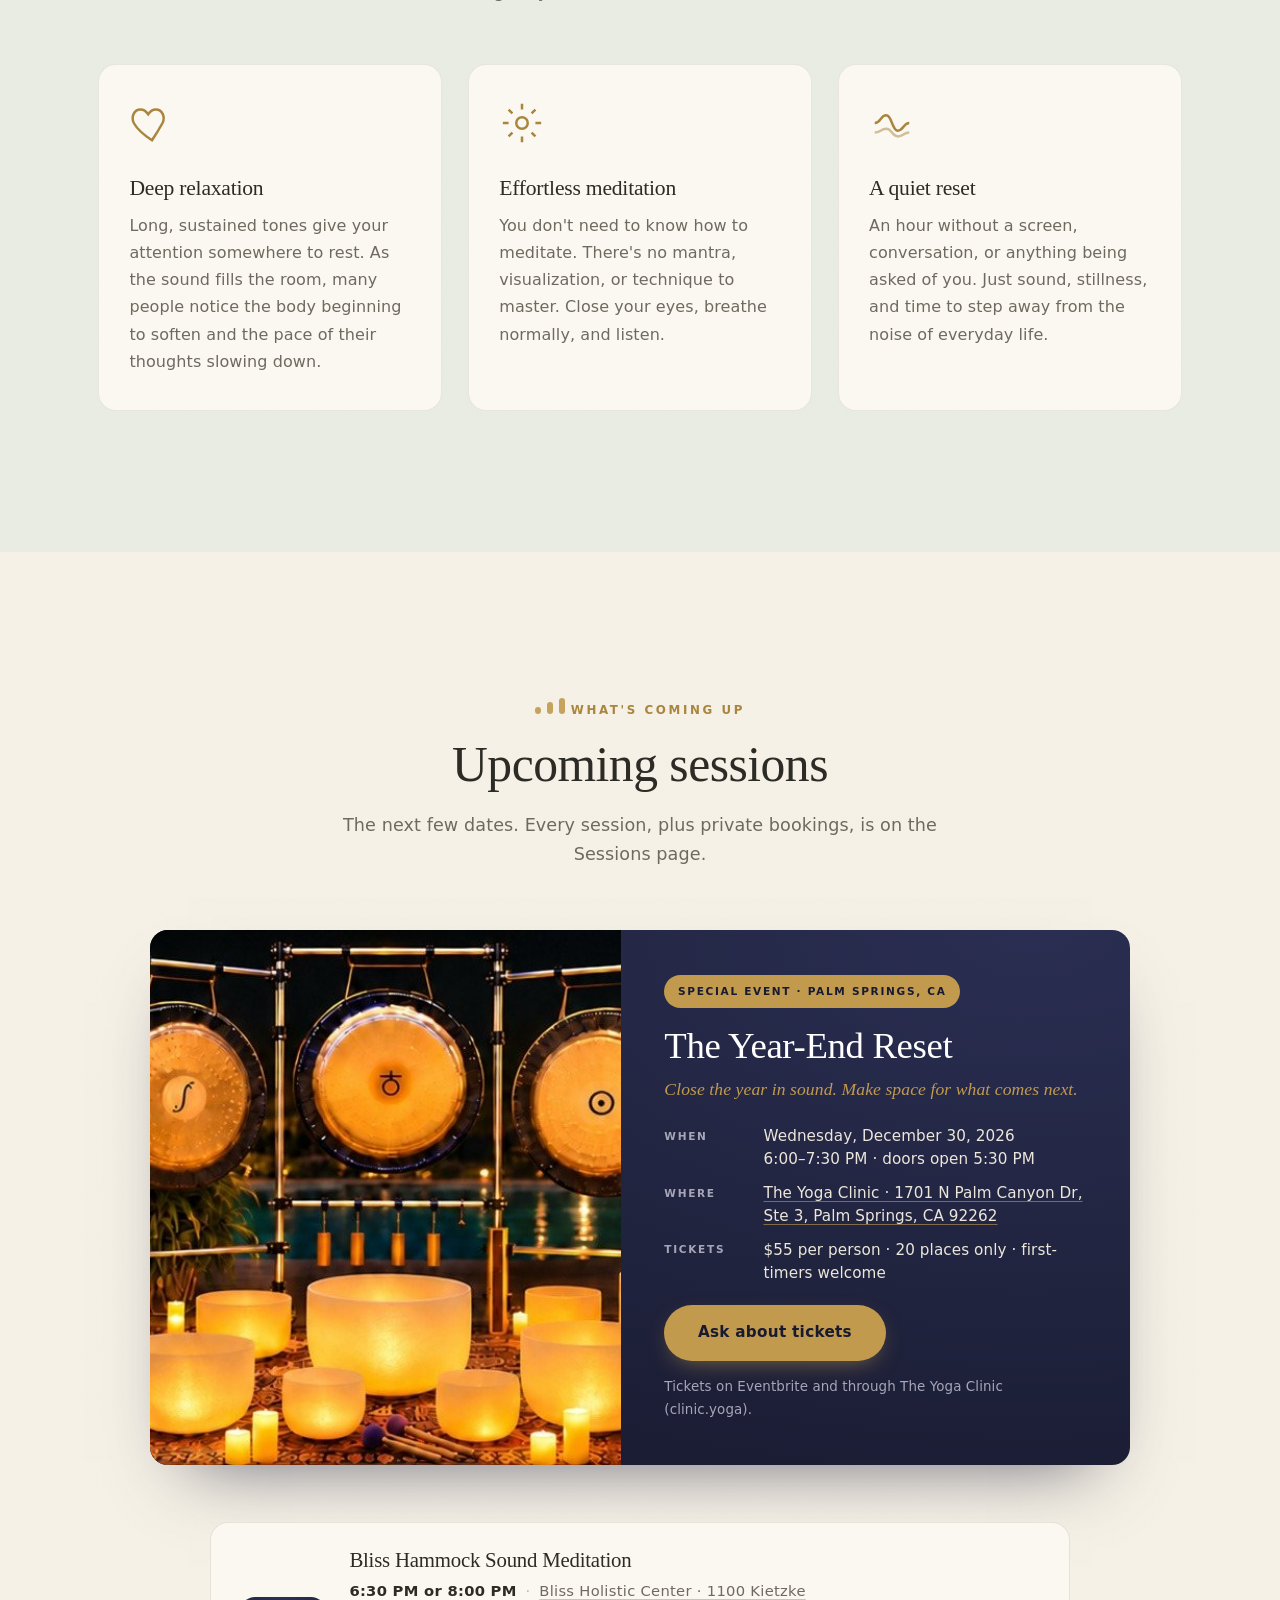
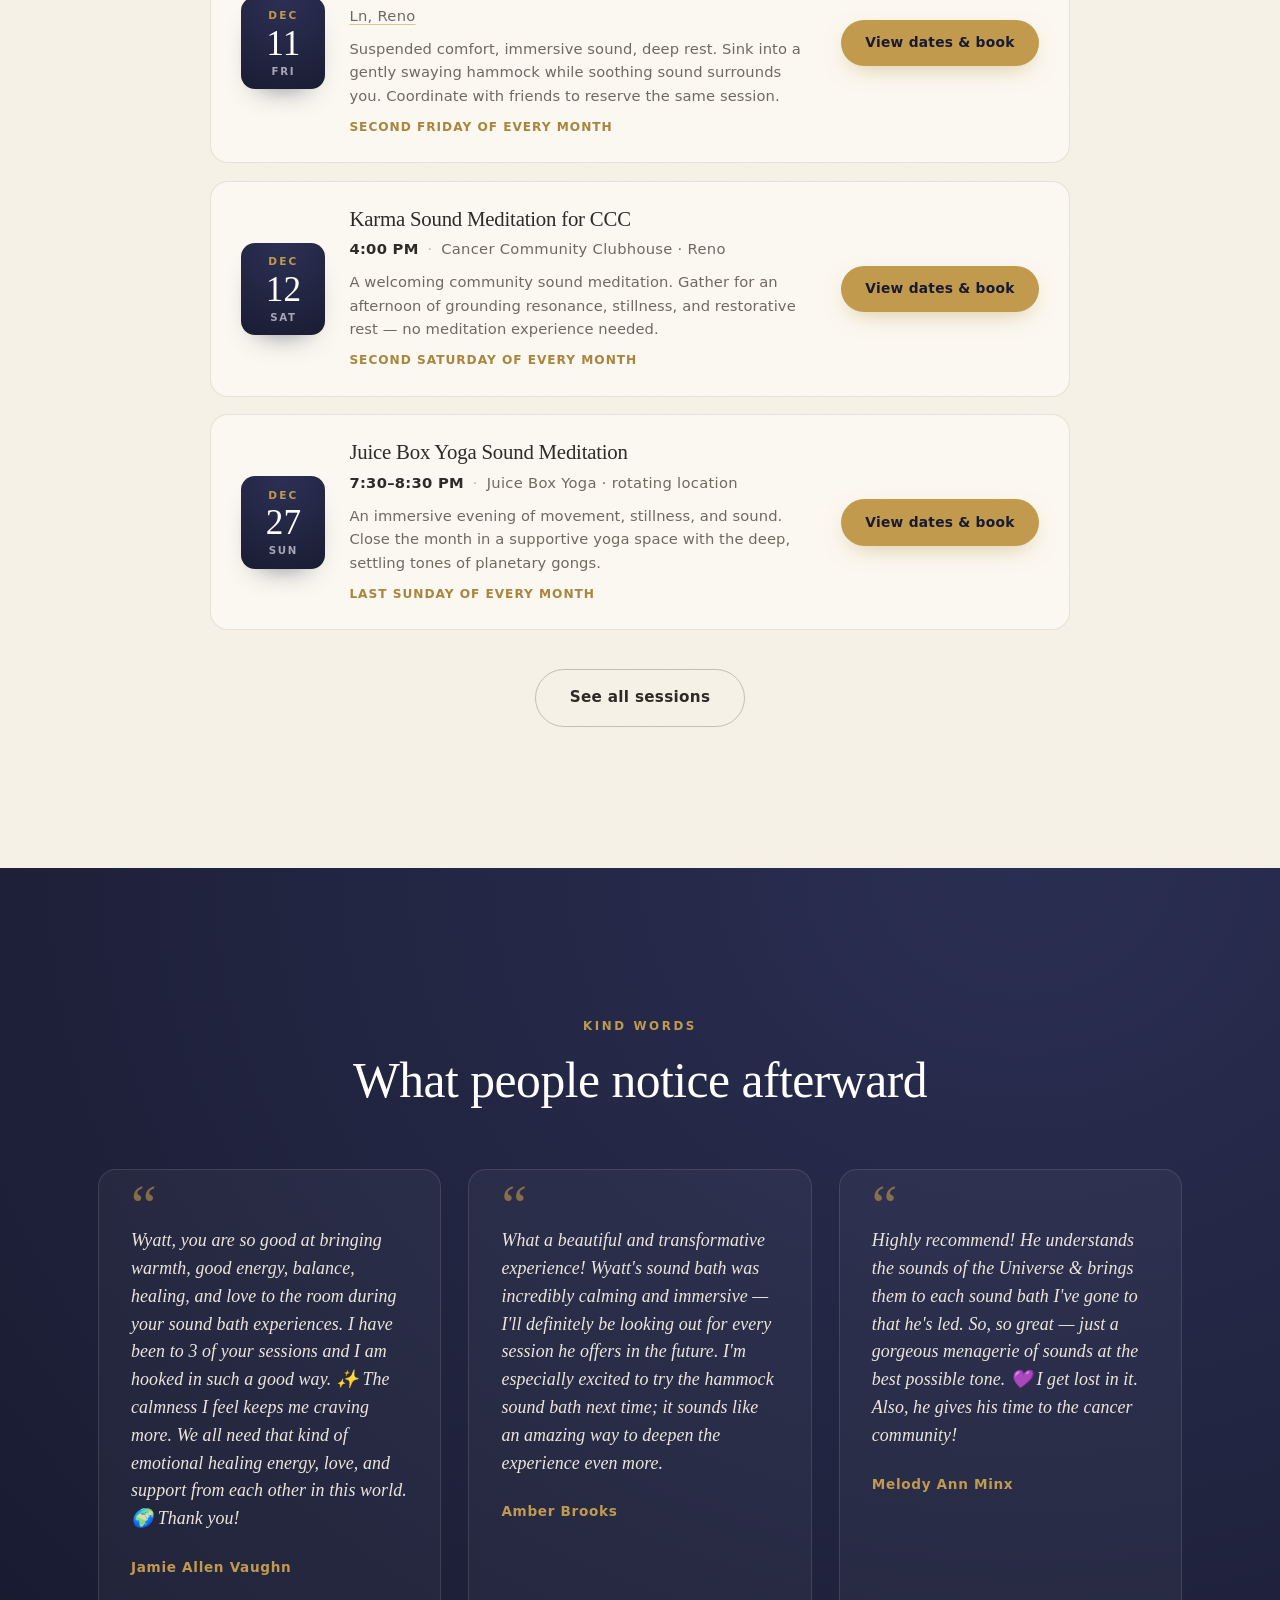
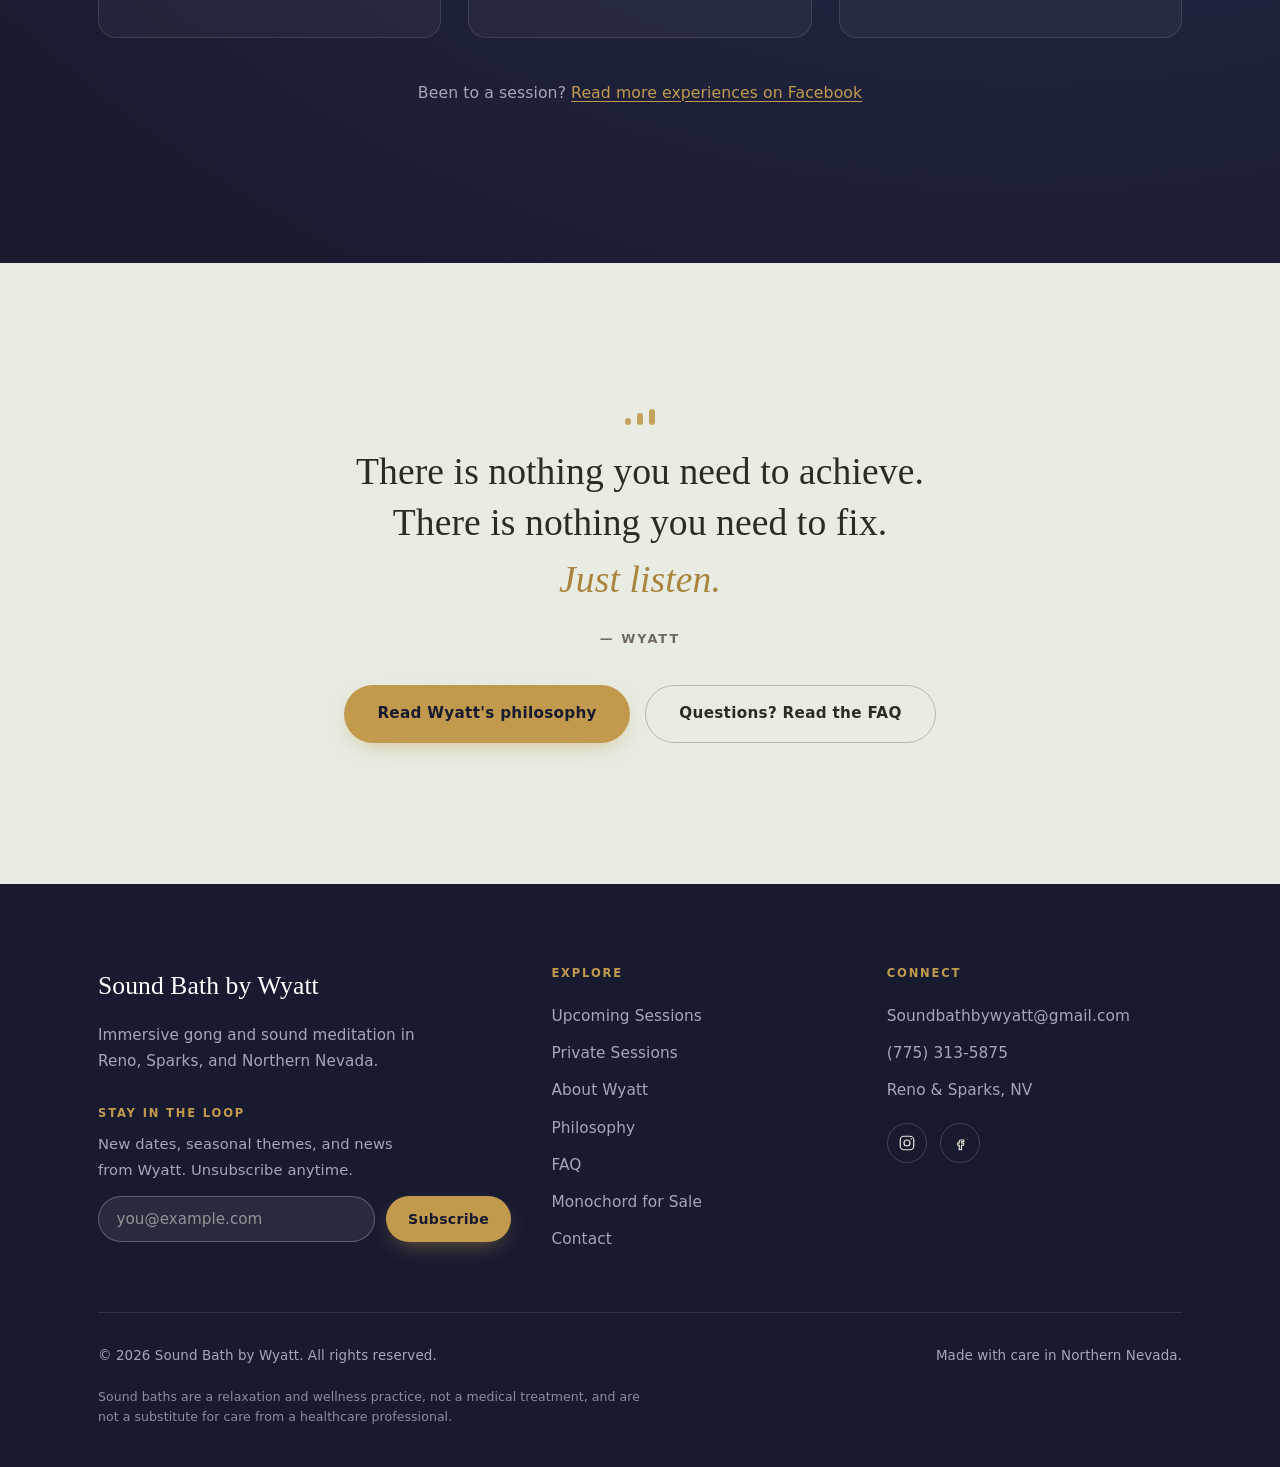
==== commit b67f04d2: "Split site into pages; add FAQ, philosophy, Year-End Reset - Home, Sessions, About, FAQ and Contact " ====
--- a/index.html
+++ b/index.html
@@ -5,22 +5,21 @@
 <meta name="viewport" content="width=device-width, initial-scale=1.0" />
 <title>Sound Bath by Wyatt — Deep rest through sound and resonance | Northern Nevada</title>
 <meta name="description" content="Immersive gong and sound meditation in Reno, Sparks, and Northern Nevada — large gongs, quartz crystal bowls, Himalayan bowls, and chimes. Step out of the noise. Into the sound." />
+<link rel="canonical" href="https://soundbathbywyatt.com/" />
 <!-- Social share preview (Open Graph + Twitter) -->
 <meta property="og:type" content="website" />
 <meta property="og:site_name" content="Sound Bath by Wyatt" />
-<meta property="og:title" content="Sound Bath by Wyatt" />
-<meta property="og:description" content="Immersive gong and sound meditation in Reno, Sparks, and Northern Nevada. Step out of the noise. Into the sound." />
-<meta property="og:image" content="https://eloquent-lokum-d8b51e.netlify.app/og-image.jpg" />
+<meta property="og:title" content="Sound Bath by Wyatt — Deep rest through sound and resonance | Northern Nevada" />
+<meta property="og:description" content="Immersive gong and sound meditation in Reno, Sparks, and Northern Nevada — large gongs, quartz crystal bowls, Himalayan bowls, and chimes. Step out of the noise. Into the sound." />
+<meta property="og:image" content="https://soundbathbywyatt.com/og-image.jpg" />
 <meta property="og:image:width" content="1200" />
 <meta property="og:image:height" content="630" />
 <meta property="og:url" content="https://soundbathbywyatt.com/" />
-<link rel="canonical" href="https://soundbathbywyatt.com/" />
 <meta name="twitter:card" content="summary_large_image" />
-<meta name="twitter:title" content="Sound Bath by Wyatt" />
-<meta name="twitter:description" content="Immersive gong and sound meditation in Reno, Sparks, and Northern Nevada. Step out of the noise. Into the sound." />
-<meta name="twitter:image" content="https://eloquent-lokum-d8b51e.netlify.app/og-image.jpg" />
+<meta name="twitter:title" content="Sound Bath by Wyatt — Deep rest through sound and resonance | Northern Nevada" />
+<meta name="twitter:description" content="Immersive gong and sound meditation in Reno, Sparks, and Northern Nevada — large gongs, quartz crystal bowls, Himalayan bowls, and chimes. Step out of the noise. Into the sound." />
+<meta name="twitter:image" content="https://soundbathbywyatt.com/og-image.jpg" />
 <meta name="theme-color" content="#21243f" />
-<!-- Add to Home Screen (free PWA install — no app store needed) -->
 <link rel="manifest" href="/manifest.json" />
 <meta name="mobile-web-app-capable" content="yes" />
 <meta name="apple-mobile-web-app-capable" content="yes" />
@@ -28,759 +27,16 @@
 <meta name="apple-mobile-web-app-title" content="Sound Bath" />
 <link rel="apple-touch-icon" href="/icon-192.png" />
 <link rel="icon" href="data:image/svg+xml,%3Csvg%20xmlns%3D%27http%3A//www.w3.org/2000/svg%27%20viewBox%3D%270%200%2032%2032%27%3E%3Crect%20width%3D%2732%27%20height%3D%2732%27%20rx%3D%277%27%20fill%3D%27%2321243f%27/%3E%3Ccircle%20cx%3D%2716%27%20cy%3D%2716%27%20r%3D%2710.5%27%20fill%3D%27none%27%20stroke%3D%27%23c19a4e%27%20stroke-width%3D%271.4%27/%3E%3Ccircle%20cx%3D%2716%27%20cy%3D%2716%27%20r%3D%276.5%27%20fill%3D%27none%27%20stroke%3D%27%23c19a4e%27%20stroke-width%3D%271.4%27/%3E%3Ccircle%20cx%3D%2716%27%20cy%3D%2716%27%20r%3D%272.4%27%20fill%3D%27%23c19a4e%27/%3E%3C/svg%3E" />
-
-<!-- ============================================================
-     SOUND BATH BY WYATT
-     A single-file site. No build step, no external dependencies.
-     Deploys as-is to GitHub Pages or Netlify (just upload index.html).
-
-     HOW TO CUSTOMIZE (everything you'll commonly change is labeled):
-       • COLORS ............ see :root variables just below
-       • CONTACT INFO ...... search for  EDIT: CONTACT
-       • BOOKING LINK ...... search for  EDIT: BOOKING
-       • PRICING ........... search for  EDIT: PRICING
-       • PHOTOS ............ search for  EDIT: PHOTO  (swap the placeholder
-                             blocks for <img> tags — instructions are inline)
-       • TESTIMONIALS ...... search for  EDIT: TESTIMONIALS
-       • SOCIAL LINKS ...... search for  EDIT: SOCIAL
-
-     ----------------------------------------------------------------
-     CLASSES, REVIEWS & GALLERY — the easy stuff you'll update often:
-       All three live in ONE place near the bottom of the file.
-       Search for   EDIT: CONTENT   and you'll find a simple list you
-       can change right from your phone in GitHub. No code knowledge
-       needed — just follow the labels:
-         • SCHEDULE / classes ... recurring sessions; dates update
-                                  themselves each month
-         • REVIEWS .............. paste in kind words as they come
-         • GALLERY .............. paste in photo links as you take them
-
-     OTHER SECTIONS:
-       • EMAIL LIST ........ search for  EMAIL LIST (Mailchimp)
-       • MONOCHORD ......... search for  MONOCHORD (FOR SALE)  — delete
-                             that section once it sells
-       • CONTACT FORM ...... runs on Netlify Forms; one-time setup steps
-                             are in the note above the form
-     ============================================================ -->
-
-<style>
-/* =========================================================
-   1. DESIGN TOKENS  — change the palette here in one place
-   ========================================================= */
-:root {
-  /* Core palette */
-  --indigo:        #21243f;   /* deep twilight indigo — hero + footer ground */
-  --indigo-deep:   #181a30;   /* darker indigo for gradient depth            */
-  --cream:         #f6f1e6;   /* warm off-white — primary light surface      */
-  --cream-2:       #fbf8f1;   /* lighter cream for cards                      */
-  --sage:          #94a88c;   /* soft sage green — secondary accent          */
-  --sage-tint:     #e8ece3;   /* pale sage — alternating section background   */
-  --gold:          #c19a4e;   /* antique gold — primary accent, CTA, rings    */
-  --gold-deep:     #a9853d;   /* deeper gold for hover                        */
-  --brown:         #6e5848;   /* warm brown — tertiary accent                 */
-  --ink:           #2c2b26;   /* warm near-black — body text on light         */
-  --ink-soft:      #6f6a60;   /* muted text                                   */
-  --on-dark:       #ece7da;   /* off-white text on indigo                     */
-  --on-dark-soft:  #a7a6b8;   /* muted text on indigo                         */
-
-  /* Type */
-  --serif: ui-serif, "Palatino Linotype", Palatino, "Book Antiqua", Georgia, "Times New Roman", serif;
-  --sans:  -apple-system, BlinkMacSystemFont, "Segoe UI", system-ui, Roboto, Helvetica, Arial, sans-serif;
-
-  /* Rhythm */
-  --section-pad: clamp(4.5rem, 11vw, 9rem);
-  --content-max: 1180px;
-  --radius:      18px;
-  --ease:        cubic-bezier(0.22, 0.61, 0.36, 1);
-}
-
-/* =========================================================
-   2. RESET / BASE
-   ========================================================= */
-*, *::before, *::after { box-sizing: border-box; }
-html { scroll-behavior: smooth; -webkit-text-size-adjust: 100%; }
-body {
-  margin: 0;
-  font-family: var(--sans);
-  color: var(--ink);
-  background: var(--cream);
-  line-height: 1.7;
-  font-size: clamp(1rem, 0.55vw + 0.9rem, 1.12rem);
-  font-weight: 400;
-  letter-spacing: 0.005em;
-  -webkit-font-smoothing: antialiased;
-  text-rendering: optimizeLegibility;
-  overflow-x: hidden;
-}
-img { max-width: 100%; height: auto; display: block; }
-a { color: inherit; text-decoration: none; }
-
-h1, h2, h3 {
-  font-family: var(--serif);
-  font-weight: 500;
-  line-height: 1.12;
-  letter-spacing: -0.01em;
-  margin: 0;
-  color: var(--ink);
-}
-
-/* Small uppercase label used sparingly above headings */
-.eyebrow {
-  font-family: var(--sans);
-  font-size: 0.74rem;
-  font-weight: 600;
-  letter-spacing: 0.22em;
-  text-transform: uppercase;
-  color: var(--gold-deep);
-  margin: 0 0 1.1rem;
-  display: inline-block;
-}
-
-.container { width: 100%; max-width: var(--content-max); margin-inline: auto; padding-inline: clamp(1.25rem, 5vw, 3rem); }
-
-/* =========================================================
-   3. BUTTONS
-   ========================================================= */
-.btn {
-  --pad-y: 0.95rem; --pad-x: 2.1rem;
-  position: relative;
-  display: inline-flex;
-  align-items: center;
-  justify-content: center;
-  gap: 0.6rem;
-  padding: var(--pad-y) var(--pad-x);
-  font-family: var(--sans);
-  font-size: 0.95rem;
-  font-weight: 600;
-  letter-spacing: 0.02em;
-  border: none;
-  border-radius: 100px;
-  cursor: pointer;
-  white-space: nowrap;
-  overflow: hidden;
-  transition: transform .4s var(--ease), box-shadow .4s var(--ease), background-color .3s var(--ease);
-  isolation: isolate;
-}
-.btn-primary {
-  background: var(--gold);
-  color: var(--indigo-deep);
-  box-shadow: 0 8px 24px -10px rgba(193,154,78,.7);
-}
-.btn-primary:hover { background: var(--gold-deep); transform: translateY(-2px); box-shadow: 0 14px 30px -10px rgba(193,154,78,.85); }
-/* a soft "ripple" of light expanding from center on hover — echoes the sound-wave motif */
-.btn-primary::after {
-  content: ""; position: absolute; inset: 0; z-index: -1;
-  background: radial-gradient(circle at center, rgba(255,255,255,.55), transparent 60%);
-  transform: scale(0); opacity: 0; transition: transform .6s var(--ease), opacity .6s var(--ease);
-}
-.btn-primary:hover::after { transform: scale(1.6); opacity: 1; }
-
-.btn-ghost {
-  background: transparent;
-  color: var(--on-dark);
-  border: 1px solid rgba(236,231,218,.4);
-}
-.btn-ghost:hover { border-color: var(--gold); color: #fff; transform: translateY(-2px); }
-
-.btn-outline-dark {
-  background: transparent;
-  color: var(--ink);
-  border: 1px solid rgba(44,43,38,.25);
-}
-.btn-outline-dark:hover { border-color: var(--gold-deep); color: var(--gold-deep); transform: translateY(-2px); }
-
-/* =========================================================
-   4. HEADER / NAV
-   ========================================================= */
-.site-header {
-  position: fixed; top: 0; left: 0; right: 0; z-index: 100;
-  padding: 1.4rem 0;
-  transition: background-color .5s var(--ease), padding .5s var(--ease), box-shadow .5s var(--ease), backdrop-filter .5s var(--ease);
-}
-/* When scrolled past the hero, the bar gains a translucent cream background */
-.site-header.scrolled {
-  background: var(--cream);
-  padding: 0.85rem 0;
-  box-shadow: 0 1px 0 rgba(44,43,38,.07), 0 6px 20px -12px rgba(33,36,63,.18);
-}
-.nav { display: flex; align-items: center; justify-content: space-between; gap: 1.5rem; }
-
-.brand { display: flex; flex-direction: column; line-height: 1; color: var(--on-dark); transition: color .5s var(--ease); }
-.brand .brand-name { font-family: var(--serif); font-size: 1.4rem; font-weight: 500; letter-spacing: 0.01em; }
-.brand .brand-sub { font-family: var(--sans); font-size: 0.62rem; font-weight: 600; letter-spacing: 0.3em; text-transform: uppercase; margin-top: 0.45rem; opacity: .8; }
-.scrolled .brand { color: var(--ink); }
-
-.nav-links { display: flex; align-items: center; gap: 2rem; list-style: none; margin: 0; padding: 0; }
-.nav-links a { font-family: var(--sans); font-size: 0.92rem; font-weight: 500; color: var(--on-dark); position: relative; padding: 0.3rem 0; transition: color .3s var(--ease); }
-.scrolled .nav-links a { color: var(--ink); }
-.nav-links a:not(.btn)::after {
-  content: ""; position: absolute; left: 0; bottom: -2px; height: 1.5px; width: 0;
-  background: var(--gold); transition: width .35s var(--ease);
-}
-.nav-links a:not(.btn):hover::after, .nav-links a:not(.btn):focus-visible::after { width: 100%; }
-.nav-links a:not(.btn):hover { color: var(--gold); }
-.scrolled .nav-links a:not(.btn):hover { color: var(--gold-deep); }
-
-.nav-links a.nav-cta { padding: 0.66rem 2.4rem; font-size: 0.88rem; }
-.scrolled .nav-links a.nav-cta { color: var(--indigo-deep); }
-
-/* Mobile menu toggle */
-.nav-toggle {
-  display: none; background: none; border: none; cursor: pointer;
-  width: 44px; height: 44px; padding: 0; position: relative; z-index: 110;
-}
-.nav-toggle span { display: block; width: 26px; height: 2px; margin: 5px auto; background: var(--on-dark); border-radius: 2px; transition: transform .4s var(--ease), opacity .3s var(--ease), background-color .5s var(--ease); }
-.scrolled .nav-toggle span { background: var(--ink); }
-.nav-toggle[aria-expanded="true"] span:nth-child(1) { transform: translateY(7px) rotate(45deg); }
-.nav-toggle[aria-expanded="true"] span:nth-child(2) { opacity: 0; }
-.nav-toggle[aria-expanded="true"] span:nth-child(3) { transform: translateY(-7px) rotate(-45deg); }
-/* when the drawer is open it sits on a cream panel, so the icon must be dark */
-.nav-toggle[aria-expanded="true"] span { background: var(--ink); }
-
-/* =========================================================
-   5. HERO  — deep indigo + breathing resonance rings (the signature)
-   ========================================================= */
-.hero {
-  position: relative;
-  min-height: 100vh;   /* fallback */
-  min-height: 100svh;  /* avoids mobile address-bar jump where supported */
-  display: flex;
-  align-items: center;
-  justify-content: center;
-  text-align: center;
-  color: var(--on-dark);
-  overflow: hidden;
-  background: radial-gradient(120% 90% at 50% 18%, #2c3055 0%, var(--indigo) 42%, var(--indigo-deep) 100%);
-}
-
-/* EDIT: PHOTO (hero) — OPTIONAL.
-   To put a real photo or video behind the rings, place it inside .hero-media.
-   Example image:
-     <img src="images/hero-gong.jpg" alt="A large bronze gong glowing in candlelight">
-   Example video (muted autoplay loop):
-     <video autoplay muted loop playsinline poster="images/hero-poster.jpg">
-       <source src="images/hero.mp4" type="video/mp4"></video>
-   It will sit behind a dark veil so the headline stays readable. The rings
-   look beautiful on their own, so a photo is entirely optional. */
-.hero-media { position: absolute; inset: 0; z-index: 0; }
-.hero-media img, .hero-media video { width: 100%; height: 100%; object-fit: cover; }
-.hero-veil { position: absolute; inset: 0; z-index: 1; background: linear-gradient(180deg, rgba(24,26,48,.45), rgba(24,26,48,.78)); }
-
-/* The resonance rings: concentric circles emanating like sound from a struck bowl */
-.rings { position: absolute; inset: 0; z-index: 1; display: grid; place-items: center; pointer-events: none; }
-.ring {
-  position: absolute;
-  border-radius: 50%;
-  border: 1px solid rgba(193,154,78,.32);
-  width: 220px; height: 220px;
-  animation: pulse 9s ease-out infinite;
-  opacity: 0;
-}
-.ring:nth-child(1) { animation-delay: 0s; }
-.ring:nth-child(2) { animation-delay: 1.8s; }
-.ring:nth-child(3) { animation-delay: 3.6s; }
-.ring:nth-child(4) { animation-delay: 5.4s; }
-.ring:nth-child(5) { animation-delay: 7.2s; }
-@keyframes pulse {
-  0%   { transform: scale(0.35); opacity: 0; }
-  12%  { opacity: .8; }
-  100% { transform: scale(5.2); opacity: 0; }
-}
-/* soft warm glow at the center — the bowl itself */
-.hero-glow {
-  position: absolute; z-index: 1; width: 340px; height: 340px; border-radius: 50%;
-  background: radial-gradient(circle, rgba(193,154,78,.28) 0%, rgba(193,154,78,.06) 45%, transparent 70%);
-  animation: breathe 7s ease-in-out infinite;
-}
-@keyframes breathe { 0%,100% { transform: scale(1); opacity: .75; } 50% { transform: scale(1.18); opacity: 1; } }
-
-.hero-content { position: relative; z-index: 2; max-width: 760px; padding: 7rem 1.5rem 4rem; }
-.hero-content .eyebrow { color: var(--gold); opacity: 0; animation: rise .9s var(--ease) .2s forwards; }
-.hero h1 {
-  color: #fff;
-  font-size: clamp(2.7rem, 7.5vw, 5.4rem);
-  font-weight: 500;
-  letter-spacing: -0.015em;
-  margin: 0 0 1.4rem;
-  opacity: 0; animation: rise 1s var(--ease) .35s forwards;
-}
-.hero .sub {
-  font-family: var(--serif);
-  font-style: italic;
-  font-size: clamp(1.2rem, 2.6vw, 1.7rem);
-  color: var(--on-dark);
-  font-weight: 400;
-  max-width: 30ch;
-  margin: 0 auto 2.6rem;
-  opacity: 0; animation: rise 1s var(--ease) .55s forwards;
-}
-.hero-cta { opacity: 0; animation: rise 1s var(--ease) .75s forwards; }
-/* quiet secondary link beneath the single CTA — keeps the button count to one */
-.hero-link { display: inline-block; margin-top: 1.5rem; font-size: 0.92rem; color: var(--on-dark-soft); text-decoration: underline; text-underline-offset: 5px; text-decoration-color: rgba(193,154,78,.5); transition: color .3s var(--ease), text-decoration-color .3s var(--ease); }
-.hero-link:hover { color: var(--gold); text-decoration-color: var(--gold); }
-@keyframes rise { from { opacity: 0; transform: translateY(22px); } to { opacity: 1; transform: translateY(0); } }
-
-/* scroll hint */
-.scroll-hint {
-  position: absolute; bottom: 2rem; left: 50%; transform: translateX(-50%); z-index: 2;
-  color: var(--on-dark-soft); font-family: var(--sans); font-size: 0.72rem; letter-spacing: 0.25em; text-transform: uppercase;
-  display: flex; flex-direction: column; align-items: center; gap: 0.7rem;
-  opacity: 0; animation: rise 1s var(--ease) 1.1s forwards;
-}
-.scroll-hint .line { width: 1px; height: 38px; background: linear-gradient(var(--gold), transparent); animation: drift 2.4s ease-in-out infinite; }
-@keyframes drift { 0%,100% { transform: scaleY(.6); opacity: .5; transform-origin: top; } 50% { transform: scaleY(1); opacity: 1; transform-origin: top; } }
-
-/* =========================================================
-   6. SECTION SCAFFOLDING
-   ========================================================= */
-.section { padding-block: var(--section-pad); position: relative; scroll-margin-top: 72px; }
-.section--cream { background: var(--cream); }
-.section--sage  { background: var(--sage-tint); }
-.section--indigo {
-  background: radial-gradient(110% 120% at 80% 0%, #2a2e52 0%, var(--indigo) 55%, var(--indigo-deep) 100%);
-  color: var(--on-dark);
-}
-.section--indigo h2, .section--indigo h3 { color: #fff; }
-
-/* very subtle paper grain on light sections for warmth (pure CSS, no files) */
-.section--cream::before, .section--sage::before {
-  content: ""; position: absolute; inset: 0; pointer-events: none; opacity: .5;
-  background-image: url("data:image/svg+xml,%3Csvg xmlns='http://www.w3.org/2000/svg' width='160' height='160'%3E%3Cfilter id='n'%3E%3CfeTurbulence type='fractalNoise' baseFrequency='0.9' numOctaves='2' stitchTiles='stitch'/%3E%3CfeColorMatrix type='saturate' values='0'/%3E%3C/filter%3E%3Crect width='100%25' height='100%25' filter='url(%23n)' opacity='0.035'/%3E%3C/svg%3E");
-}
-.section > .container { position: relative; z-index: 1; }
-
-.section-head { max-width: 640px; margin-bottom: clamp(2.5rem, 5vw, 3.75rem); }
-.section-head.center { margin-inline: auto; text-align: center; }
-.section-head h2 { font-size: clamp(2rem, 4.5vw, 3.1rem); margin-bottom: 1.1rem; }
-.section-head p { color: var(--ink-soft); font-size: 1.1rem; margin: 0; }
-.section--indigo .section-head p { color: var(--on-dark-soft); }
-
-.lead { font-size: 1.15rem; }
-
-/* a small ripple divider mark — three thin arcs, reused as a quiet motif */
-.ripple-mark { display: inline-flex; gap: 6px; align-items: flex-end; height: 16px; margin-bottom: 1.4rem; }
-.ripple-mark span { width: 6px; border-radius: 100px; background: var(--gold); opacity: .9; }
-.ripple-mark span:nth-child(1) { height: 7px; }
-.ripple-mark span:nth-child(2) { height: 12px; }
-.ripple-mark span:nth-child(3) { height: 16px; }
-
-/* =========================================================
-   7. SPLIT LAYOUT (image + text)
-   ========================================================= */
-.split { display: grid; grid-template-columns: 1fr 1fr; gap: clamp(2rem, 5vw, 4.5rem); align-items: center; }
-.split.reverse .split-media { order: 2; }
-.split-text h2 { font-size: clamp(1.9rem, 4vw, 2.8rem); margin-bottom: 1.4rem; }
-.split-text p { color: var(--ink-soft); margin: 0 0 1.15rem; }
-.split-text p:last-child { margin-bottom: 0; }
-.split-text .signoff { font-family: var(--serif); font-style: italic; color: var(--brown); font-size: 1.15rem; margin-top: 1.6rem; }
-
-/* =========================================================
-   8. IMAGE PLACEHOLDERS
-   Elegant gradient blocks describing the intended photo.
-   EDIT: PHOTO — to use a real image, replace the whole
-   <div class="photo ..."> ... </div> with:
-     <img class="photo" src="images/your-photo.jpg" alt="describe it">
-   ========================================================= */
-.photo {
-  position: relative;
-  border-radius: var(--radius);
-  overflow: hidden;
-  aspect-ratio: 4 / 5;
-  background:
-    linear-gradient(135deg, rgba(193,154,78,.18), transparent 55%),
-    linear-gradient(40deg, var(--sage) 0%, #b6c2ad 100%);
-  box-shadow: 0 30px 60px -30px rgba(33,36,63,.35);
-  display: grid;
-  place-items: center;
-}
-.photo.wide { aspect-ratio: 16 / 11; }
-.photo.tall { aspect-ratio: 3 / 4; }
-img.photo { display: block; width: 100%; object-fit: cover; background: none; }
-.photo.indigo-ph {
-  background:
-    radial-gradient(circle at 30% 30%, rgba(193,154,78,.25), transparent 55%),
-    linear-gradient(140deg, #2c3055, var(--indigo-deep));
-}
-.photo .photo-note {
-  text-align: center; color: rgba(33,36,63,.62); padding: 1.5rem; max-width: 88%;
-  font-family: var(--sans); font-size: 0.86rem; line-height: 1.5; letter-spacing: 0.02em;
-}
-.photo.indigo-ph .photo-note { color: rgba(236,231,218,.7); }
-.photo .photo-note .icon { display: block; margin: 0 auto 0.7rem; width: 34px; height: 34px; opacity: .65; }
-.photo .photo-note strong { display: block; font-weight: 600; letter-spacing: 0.18em; text-transform: uppercase; font-size: 0.66rem; margin-bottom: 0.5rem; }
-
-/* =========================================================
-   9. "WHAT IS A SOUND BATH" — feature trio
-   ========================================================= */
-.feature-grid { display: grid; grid-template-columns: repeat(3, 1fr); gap: 1.6rem; margin-top: 3rem; }
-.feature {
-  background: var(--cream-2);
-  border: 1px solid rgba(110,88,72,.12);
-  border-radius: var(--radius);
-  padding: 2.2rem 1.9rem;
-  transition: transform .4s var(--ease), box-shadow .4s var(--ease);
-}
-.feature:hover { transform: translateY(-5px); box-shadow: 0 24px 44px -28px rgba(33,36,63,.35); }
-.feature .feat-icon {
-  width: 46px; height: 46px; margin-bottom: 1.3rem; color: var(--gold-deep);
-}
-.feature h3 { font-size: 1.35rem; margin-bottom: 0.7rem; }
-.feature p { color: var(--ink-soft); margin: 0; font-size: 1rem; }
-
-/* =========================================================
-   10. SESSIONS / OFFERINGS
-   ========================================================= */
-.offer-grid { display: grid; grid-template-columns: repeat(3, 1fr); gap: 1.7rem; }
-.offer {
-  display: flex; flex-direction: column;
-  background: var(--cream-2);
-  border: 1px solid rgba(110,88,72,.14);
-  border-radius: var(--radius);
-  padding: 2.4rem 2.1rem;
-  transition: transform .4s var(--ease), box-shadow .4s var(--ease), border-color .4s var(--ease);
-}
-.offer:hover { transform: translateY(-6px); box-shadow: 0 28px 50px -30px rgba(33,36,63,.4); border-color: rgba(193,154,78,.5); }
-.offer.featured { border-color: var(--gold); box-shadow: 0 20px 44px -28px rgba(193,154,78,.5); }
-.offer .tag { align-self: flex-start; font-family: var(--sans); font-size: 0.66rem; font-weight: 700; letter-spacing: 0.18em; text-transform: uppercase; color: var(--gold-deep); background: rgba(193,154,78,.14); padding: 0.4rem 0.8rem; border-radius: 100px; margin-bottom: 1.3rem; }
-.offer h3 { font-size: 1.55rem; margin-bottom: 0.5rem; }
-.offer .duration { font-family: var(--sans); font-size: 0.88rem; color: var(--ink-soft); letter-spacing: 0.04em; margin-bottom: 1.5rem; }
-.offer .price { font-family: var(--serif); font-size: 2.3rem; color: var(--ink); line-height: 1; margin-bottom: 0.3rem; }
-.offer .price span { font-family: var(--sans); font-size: 0.85rem; color: var(--ink-soft); letter-spacing: 0.03em; }
-.offer .price-note { font-size: 0.82rem; color: var(--ink-soft); margin: 0 0 1.6rem; }
-.offer .offer-desc { color: var(--ink-soft); margin: 0 0 1.7rem; font-size: 1rem; flex-grow: 1; }
-.offer .btn { width: 100%; }
-
-/* descriptive "session types" grid — 4 across, no prices/buttons */
-.type-grid { grid-template-columns: repeat(4, 1fr); gap: 1.4rem; }
-.type-grid .offer { padding: 2rem 1.7rem; }
-.type-grid .offer h3 { font-size: 1.38rem; }
-.type-grid .offer .duration { margin-bottom: 1.1rem; }
-
-/* "what to expect" + locations strip */
-.expect {
-  margin-top: clamp(3rem, 6vw, 4.5rem);
-  display: grid; grid-template-columns: 1.3fr 1fr; gap: clamp(2rem, 5vw, 3.5rem);
-  align-items: start;
-  padding-top: clamp(3rem, 6vw, 4.5rem);
-  border-top: 1px solid rgba(110,88,72,.16);
-}
-.expect h3 { font-size: 1.6rem; margin-bottom: 1.2rem; }
-.expect ol { margin: 0; padding: 0; list-style: none; counter-reset: step; }
-.expect li { position: relative; padding-left: 3.2rem; margin-bottom: 1.5rem; color: var(--ink-soft); }
-.expect li:last-child { margin-bottom: 0; }
-.expect li::before {
-  counter-increment: step; content: counter(step);
-  position: absolute; left: 0; top: -0.15rem;
-  width: 2.2rem; height: 2.2rem; border-radius: 50%;
-  display: grid; place-items: center;
-  font-family: var(--serif); font-size: 1.05rem; color: var(--gold-deep);
-  border: 1px solid rgba(193,154,78,.5);
-}
-.expect li strong { color: var(--ink); font-weight: 600; }
-.locations-card {
-  background: var(--cream-2);
-  border: 1px solid rgba(110,88,72,.14);
-  border-radius: var(--radius);
-  padding: 2rem;
-}
-.locations-card h4 { font-family: var(--serif); font-size: 1.25rem; font-weight: 500; margin: 0 0 1rem; }
-.locations-card p { color: var(--ink-soft); margin: 0 0 0.9rem; font-size: 0.98rem; }
-.locations-card p:last-child { margin-bottom: 0; }
-.locations-card .place { font-weight: 600; color: var(--ink); }
-
-/* =========================================================
-   11. TESTIMONIALS  (on indigo)
-   ========================================================= */
-.quote-grid { display: grid; grid-template-columns: repeat(3, 1fr); gap: 1.7rem; }
-.quote {
-  background: rgba(255,255,255,.04);
-  border: 1px solid rgba(236,231,218,.12);
-  border-radius: var(--radius);
-  padding: 2.2rem 2rem;
-  position: relative;
-}
-.quote .mark { font-family: var(--serif); font-size: 3.6rem; line-height: 0; color: var(--gold); opacity: .6; display: block; height: 1.4rem; }
-.quote p { font-family: var(--serif); font-style: italic; font-size: 1.12rem; color: var(--on-dark); margin: 0 0 1.5rem; line-height: 1.55; }
-.quote .who { font-family: var(--sans); font-size: 0.85rem; font-weight: 600; letter-spacing: 0.05em; color: var(--gold); font-style: normal; }
-.quote .who span { display: block; color: var(--on-dark-soft); font-weight: 400; letter-spacing: 0.02em; margin-top: 0.2rem; }
-.placeholder-note { text-align: center; color: var(--on-dark-soft); font-size: 0.85rem; margin-top: 2.5rem; font-style: italic; }
-
-/* =========================================================
-   11b. SCHEDULE / UPCOMING CLASSES  (replaces Linktree)
-   ========================================================= */
-.class-list { display: flex; flex-direction: column; gap: 1.1rem; max-width: 860px; margin-inline: auto; }
-.class-card {
-  display: flex; align-items: center; justify-content: space-between; gap: 1.6rem;
-  background: var(--cream-2);
-  border: 1px solid rgba(110,88,72,.14);
-  border-radius: var(--radius);
-  padding: 1.55rem 1.9rem;
-  transition: transform .4s var(--ease), box-shadow .4s var(--ease), border-color .4s var(--ease);
-}
-.class-card:hover { transform: translateY(-3px); box-shadow: 0 24px 46px -30px rgba(33,36,63,.4); border-color: rgba(193,154,78,.5); }
-.class-card.is-full { opacity: .82; }
-.class-info { min-width: 0; }
-.class-info h3 { font-size: 1.3rem; margin-bottom: 0.4rem; }
-.class-when { font-family: var(--sans); font-size: 0.92rem; color: var(--ink-soft); letter-spacing: 0.02em; }
-.class-when .dot { margin: 0 0.55rem; opacity: .45; }
-.class-action { display: flex; flex-direction: column; align-items: flex-end; gap: 0.55rem; flex: 0 0 auto; text-align: right; }
-.class-price { font-family: var(--serif); font-size: 1.35rem; color: var(--ink); line-height: 1; }
-.class-price span { font-family: var(--sans); font-size: 0.78rem; color: var(--ink-soft); letter-spacing: 0.03em; }
-.status { font-family: var(--sans); font-size: 0.62rem; font-weight: 700; letter-spacing: 0.16em; text-transform: uppercase; padding: 0.3rem 0.72rem; border-radius: 100px; white-space: nowrap; }
-.status.open { color: #4c6a45; background: rgba(148,168,140,.30); }
-.status.few  { color: var(--gold-deep); background: rgba(193,154,78,.18); }
-.status.full { color: var(--ink-soft); background: rgba(110,88,72,.13); }
-.class-card .btn { --pad-y: 0.72rem; --pad-x: 1.5rem; font-size: 0.86rem; }
-.schedule-empty { text-align: center; color: var(--ink-soft); font-style: italic; max-width: 46ch; margin: 0 auto; }
-.schedule-empty a { color: var(--gold-deep); text-decoration: underline; text-underline-offset: 3px; }
-.schedule-foot { text-align: center; color: var(--ink-soft); font-size: 0.9rem; margin-top: 2.4rem; }
-.schedule-foot a:not(.btn) { color: var(--gold-deep); text-decoration: underline; text-underline-offset: 3px; }
-
-/* date tile + details inside each session card */
-.class-main { display: flex; align-items: center; gap: 1.5rem; min-width: 0; flex: 1 1 auto; }
-.class-date {
-  flex: 0 0 auto; width: 84px; padding: 0.85rem 0.4rem 0.8rem; text-align: center;
-  border-radius: 14px; line-height: 1;
-  background: radial-gradient(120% 120% at 50% 0%, #2c3055 0%, var(--indigo) 60%, var(--indigo-deep) 100%);
-  box-shadow: 0 14px 28px -18px rgba(33,36,63,.7);
-}
-.class-date .cd-m { display: block; font-size: 0.66rem; font-weight: 700; letter-spacing: 0.2em; text-transform: uppercase; color: var(--gold); }
-.class-date .cd-d { display: block; font-family: var(--serif); font-size: 2.2rem; color: #fff; margin: 0.32rem 0 0.3rem; }
-.class-date .cd-w { display: block; font-size: 0.64rem; font-weight: 600; letter-spacing: 0.16em; text-transform: uppercase; color: var(--on-dark-soft); }
-.class-when .class-time { color: var(--ink); font-weight: 600; }
-.class-when a { text-decoration: underline; text-decoration-color: rgba(193,154,78,.55); text-underline-offset: 3px; transition: color .3s var(--ease); }
-.class-when a:hover { color: var(--gold-deep); }
-.class-desc { margin: 0.55rem 0 0; font-size: 0.92rem; line-height: 1.6; color: var(--ink-soft); max-width: 54ch; }
-.class-repeat { margin: 0.6rem 0 0; font-size: 0.76rem; font-weight: 600; letter-spacing: 0.08em; text-transform: uppercase; color: var(--gold-deep); }
-.status.today { color: #fff; background: var(--brown); }
-
-/* "Private sessions" call-out under the schedule */
-.private-cta {
-  max-width: 860px; margin: clamp(2.8rem, 6vw, 4rem) auto 0; text-align: center;
-  padding: clamp(2.2rem, 5vw, 3rem) clamp(1.5rem, 5vw, 3.2rem);
-  border-radius: var(--radius); color: var(--on-dark);
-  background: radial-gradient(110% 130% at 85% 0%, #2a2e52 0%, var(--indigo) 55%, var(--indigo-deep) 100%);
-  box-shadow: 0 30px 60px -34px rgba(33,36,63,.6);
-}
-.private-cta h3 { color: #fff; font-size: clamp(1.5rem, 3vw, 1.95rem); margin-bottom: 0.8rem; }
-.private-cta p { color: var(--on-dark-soft); margin: 0 auto 1.7rem; max-width: 56ch; font-size: 1rem; }
-.private-cta .eyebrow { color: var(--gold); margin-bottom: 0.8rem; }
-
-/* =========================================================
-   11d. EMAIL LIST (Mailchimp)
-   ========================================================= */
-.newsletter { padding-block: clamp(3.5rem, 8vw, 5.5rem); scroll-margin-top: 72px; }
-.newsletter-inner { display: grid; grid-template-columns: 1.05fr 1fr; gap: clamp(1.8rem, 5vw, 4rem); align-items: center; max-width: 1020px; margin-inline: auto; }
-.newsletter-copy .eyebrow { color: var(--gold); }
-.newsletter-copy h2 { font-size: clamp(1.8rem, 3.8vw, 2.5rem); margin-bottom: 0.9rem; }
-.newsletter-copy p { color: var(--on-dark-soft); margin: 0; }
-.nl-label { display: block; font-size: 0.74rem; font-weight: 600; letter-spacing: 0.14em; text-transform: uppercase; color: var(--on-dark-soft); margin-bottom: 0.6rem; }
-.nl-row { display: flex; gap: 0.7rem; }
-.nl-row input {
-  flex: 1 1 auto; min-width: 0; padding: 0.95rem 1.2rem; font-family: var(--sans); font-size: 1rem; color: #fff;
-  background: rgba(255,255,255,.07); border: 1px solid rgba(236,231,218,.28); border-radius: 100px;
-  transition: border-color .3s var(--ease), box-shadow .3s var(--ease), background-color .3s var(--ease);
-}
-.nl-row input::placeholder { color: rgba(236,231,218,.55); }
-.nl-row input:focus { outline: none; border-color: var(--gold); background: rgba(255,255,255,.1); box-shadow: 0 0 0 3px rgba(193,154,78,.25); }
-.nl-row .btn { flex: 0 0 auto; }
-.nl-row .btn[disabled] { opacity: .7; cursor: wait; }
-.nl-status { font-size: 0.95rem; margin: 0.9rem 0 0; min-height: 1.4rem; color: var(--on-dark); }
-.nl-status.ok { color: #cfe0c6; }
-.nl-status.err { color: #f0c9a8; }
-.hp-field { position: absolute !important; left: -5000px !important; width: 1px; height: 1px; overflow: hidden; }
-
-/* =========================================================
-   11e. MONOCHORD (for sale)
-   ========================================================= */
-.mono-figure { position: relative; margin: 0; }
-.mono-figure .photo { aspect-ratio: 16 / 10; object-position: 40% 50%; }
-.sale-badge {
-  position: absolute; top: 1rem; left: 1rem; z-index: 2;
-  display: inline-flex; align-items: center; gap: 0.5rem;
-  font-size: 0.68rem; font-weight: 700; letter-spacing: 0.16em; text-transform: uppercase;
-  color: var(--indigo-deep); background: var(--gold); padding: 0.5rem 0.9rem; border-radius: 100px;
-  box-shadow: 0 10px 24px -10px rgba(24,26,48,.6);
-}
-.sale-badge::before { content: ""; width: 7px; height: 7px; border-radius: 50%; background: var(--indigo-deep); opacity: .75; }
-.sale-note {
-  border-left: 3px solid var(--gold); padding: 0.85rem 1.1rem; border-radius: 0 12px 12px 0;
-  background: rgba(193,154,78,.12); color: var(--brown) !important; font-weight: 600;
-}
-.split-text .btn { margin-top: 0.9rem; }
-
-/* =========================================================
-   11c. GALLERY
-   ========================================================= */
-.gallery-grid { display: grid; grid-template-columns: repeat(3, 1fr); gap: 1.2rem; }
-.gallery-item {
-  position: relative; aspect-ratio: 3 / 2; border-radius: var(--radius); overflow: hidden;
-  box-shadow: 0 26px 52px -32px rgba(33,36,63,.4);
-}
-.gallery-item img { width: 100%; height: 100%; object-fit: cover; display: block; transition: transform .7s var(--ease); }
-.gallery-item:hover img { transform: scale(1.06); }
-/* empty-state tile reuses the .photo placeholder look */
-.gallery-item.placeholder {
-  display: grid; place-items: center;
-  background:
-    linear-gradient(135deg, rgba(193,154,78,.18), transparent 55%),
-    linear-gradient(40deg, var(--sage) 0%, #b6c2ad 100%);
-}
-.gallery-item.placeholder .photo-note {
-  text-align: center; color: rgba(33,36,63,.62); padding: 1.3rem; max-width: 90%;
-  font-family: var(--sans); font-size: 0.82rem; line-height: 1.5; letter-spacing: 0.02em;
-}
-.gallery-item.placeholder .photo-note strong { display: block; font-weight: 600; letter-spacing: 0.18em; text-transform: uppercase; font-size: 0.64rem; margin-bottom: 0.45rem; }
-.gallery-foot { text-align: center; color: var(--ink-soft); font-size: 0.9rem; margin-top: 2.4rem; font-style: italic; }
-
-/* =========================================================
-   12. CONTACT / BOOKING
-   ========================================================= */
-.contact-grid { display: grid; grid-template-columns: 1fr 1fr; gap: clamp(2.5rem, 6vw, 5rem); align-items: start; }
-.contact-info h2 { font-size: clamp(2rem, 4.5vw, 3rem); margin-bottom: 1.3rem; }
-.contact-info > p { color: var(--ink-soft); font-size: 1.1rem; margin: 0 0 2.4rem; }
-.contact-list { list-style: none; margin: 0 0 2.4rem; padding: 0; }
-.contact-list li { display: flex; align-items: center; gap: 1rem; margin-bottom: 1.3rem; }
-.contact-list .ci-icon { flex: 0 0 44px; width: 44px; height: 44px; border-radius: 50%; display: grid; place-items: center; background: rgba(193,154,78,.13); color: var(--gold-deep); }
-.contact-list .ci-icon svg { width: 20px; height: 20px; }
-.contact-list .ci-label { font-size: 0.72rem; font-weight: 600; letter-spacing: 0.16em; text-transform: uppercase; color: var(--ink-soft); }
-.contact-list .ci-value { font-size: 1.08rem; color: var(--ink); font-weight: 500; }
-.contact-list a.ci-value:hover { color: var(--gold-deep); }
-
-/* Form */
-.contact-form {
-  background: var(--cream-2);
-  border: 1px solid rgba(110,88,72,.14);
-  border-radius: var(--radius);
-  padding: clamp(1.8rem, 4vw, 2.6rem);
-  box-shadow: 0 30px 60px -36px rgba(33,36,63,.3);
-}
-.contact-form h3 { font-size: 1.4rem; margin-bottom: 0.4rem; }
-.contact-form .form-sub { color: var(--ink-soft); font-size: 0.95rem; margin: 0 0 1.8rem; }
-.field { margin-bottom: 1.2rem; }
-.field label { display: block; font-size: 0.78rem; font-weight: 600; letter-spacing: 0.08em; text-transform: uppercase; color: var(--ink-soft); margin-bottom: 0.5rem; }
-.field input, .field textarea, .field select {
-  width: 100%; padding: 0.85rem 1rem; font-family: var(--sans); font-size: 1rem; color: var(--ink);
-  background: var(--cream); border: 1px solid rgba(110,88,72,.25); border-radius: 12px;
-  transition: border-color .3s var(--ease), box-shadow .3s var(--ease);
-}
-.field select {
-  -webkit-appearance: none; appearance: none; cursor: pointer; padding-right: 2.6rem;
-  background-image: url("data:image/svg+xml,%3Csvg xmlns='http://www.w3.org/2000/svg' viewBox='0 0 24 24' fill='none' stroke='%23a9853d' stroke-width='2'%3E%3Cpath d='m6 9 6 6 6-6'/%3E%3C/svg%3E");
-  background-repeat: no-repeat; background-position: right 1rem center; background-size: 16px;
-}
-.field input:focus, .field textarea:focus, .field select:focus { outline: none; border-color: var(--gold); box-shadow: 0 0 0 3px rgba(193,154,78,.18); }
-.field textarea { resize: vertical; min-height: 120px; }
-.contact-form { scroll-margin-top: 96px; transition: box-shadow .6s var(--ease), border-color .6s var(--ease); }
-.contact-form.highlight { border-color: var(--gold); box-shadow: 0 0 0 4px rgba(193,154,78,.22), 0 30px 60px -36px rgba(33,36,63,.3); }
-.contact-form .btn { width: 100%; margin-top: 0.4rem; }
-.contact-form .btn[disabled] { opacity: .7; cursor: wait; }
-.form-status { font-size: 0.9rem; margin-top: 1rem; min-height: 1.2rem; color: var(--brown); }
-.form-status a { color: var(--gold-deep); text-decoration: underline; text-underline-offset: 3px; }
-.form-success { text-align: center; padding: 1.5rem 0.5rem 0.5rem; }
-.form-success .ripple-mark { justify-content: center; }
-.form-success h3 { font-size: 1.6rem; margin-bottom: 0.7rem; }
-.form-success p { color: var(--ink-soft); margin: 0 0 1.4rem; }
-
-/* =========================================================
-   13. FOOTER
-   ========================================================= */
-.site-footer { background: var(--indigo-deep); color: var(--on-dark-soft); padding: clamp(3.5rem, 7vw, 5rem) 0 2.5rem; }
-.footer-top { display: grid; grid-template-columns: 1.4fr 1fr 1fr; gap: 2.5rem; padding-bottom: 3rem; border-bottom: 1px solid rgba(236,231,218,.12); }
-.footer-brand .brand-name { font-family: var(--serif); font-size: 1.6rem; color: #fff; }
-.footer-brand p { margin: 1rem 0 0; max-width: 34ch; font-size: 0.95rem; line-height: 1.7; }
-.footer-col h4 { font-family: var(--sans); font-size: 0.72rem; font-weight: 700; letter-spacing: 0.16em; text-transform: uppercase; color: var(--gold); margin: 0 0 1.2rem; }
-.footer-col ul { list-style: none; margin: 0; padding: 0; }
-.footer-col li { margin-bottom: 0.7rem; font-size: 0.96rem; }
-.footer-col a:hover { color: var(--gold); }
-.footer-social { display: flex; gap: 0.8rem; }
-.footer-social a { width: 40px; height: 40px; border-radius: 50%; border: 1px solid rgba(236,231,218,.2); display: grid; place-items: center; color: var(--on-dark); transition: border-color .3s var(--ease), color .3s var(--ease), transform .3s var(--ease); }
-.footer-social a:hover { border-color: var(--gold); color: var(--gold); transform: translateY(-3px); }
-.footer-social svg { width: 18px; height: 18px; }
-.footer-bottom { padding-top: 2rem; display: flex; flex-wrap: wrap; gap: 1rem; justify-content: space-between; font-size: 0.84rem; }
-
-/* =========================================================
-   14. SCROLL REVEAL
-   ========================================================= */
-/* Content only starts hidden when JavaScript is running (the "js" class is
-   added in the <head>), so nothing can ever get stuck invisible. */
-.js .reveal { opacity: 0; transform: translateY(28px); transition: opacity .9s var(--ease), transform .9s var(--ease); }
-.js .reveal.is-visible { opacity: 1; transform: translateY(0); }
-.reveal.d1 { transition-delay: .08s; }
-.reveal.d2 { transition-delay: .16s; }
-.reveal.d3 { transition-delay: .24s; }
-
-/* =========================================================
-   15. RESPONSIVE
-   ========================================================= */
-@media (max-width: 920px) {
-  .feature-grid, .offer-grid, .quote-grid { grid-template-columns: 1fr; }
-  .type-grid { grid-template-columns: 1fr 1fr; }
-  .gallery-grid { grid-template-columns: 1fr 1fr; }
-  .footer-top { grid-template-columns: 1fr 1fr; }
-  .footer-brand { grid-column: 1 / -1; }
-}
-@media (max-width: 780px) {
-  .nav-toggle { display: block; }
-  .nav-links {
-    position: fixed; inset: 0 0 0 auto; width: min(78vw, 320px);
-    flex-direction: column; align-items: flex-start; justify-content: center; gap: 1.6rem;
-    background: var(--cream); padding: 2rem 2.2rem;
-    transform: translateX(100%); transition: transform .45s var(--ease);
-    box-shadow: -20px 0 50px -20px rgba(33,36,63,.4);
-  }
-  .nav-links.open { transform: translateX(0); }
-  .nav-links a { color: var(--ink) !important; font-size: 1.15rem; }
-  .nav-links .nav-cta { margin-top: 0.5rem; }
-  .split, .contact-grid, .expect, .newsletter-inner { grid-template-columns: 1fr; }
-  .split.reverse .split-media { order: 0; }
-  .split-media { margin-bottom: 0.5rem; }
-  .photo, .photo.wide, .photo.tall { aspect-ratio: 16 / 11; }
-}
-@media (max-width: 540px) {
-  .footer-top { grid-template-columns: 1fr; }
-  .footer-bottom { flex-direction: column; }
-  .hero .sub { font-size: 1.15rem; }
-  .type-grid { grid-template-columns: 1fr; }
-  .gallery-grid { grid-template-columns: 1fr; }
-  .class-card { flex-direction: column; align-items: stretch; gap: 1.1rem; padding: 1.4rem 1.3rem; }
-  .class-main { align-items: flex-start; gap: 1.05rem; }
-  .class-date { width: 66px; padding: 0.7rem 0.3rem 0.65rem; }
-  .class-date .cd-d { font-size: 1.8rem; }
-  .class-action { align-items: flex-start; text-align: left; width: 100%; flex-direction: row; flex-wrap: wrap; align-items: center; gap: 0.8rem; }
-  .class-action .btn { width: 100%; margin-top: 0.2rem; }
-  .nl-row { flex-direction: column; }
-  .nl-row .btn { width: 100%; }
-}
-
-/* =========================================================
-   16. REDUCED MOTION — calm by default, motionless on request
-   ========================================================= */
-@media (prefers-reduced-motion: reduce) {
-  html { scroll-behavior: auto; }
-  *, *::before, *::after { animation-duration: .001ms !important; animation-iteration-count: 1 !important; transition-duration: .001ms !important; }
-  .js .reveal { opacity: 1; transform: none; }
-  .ring { opacity: .5; }
-  .ring:nth-child(1){ transform: scale(1);} .ring:nth-child(2){ transform: scale(2);}
-  .ring:nth-child(3){ transform: scale(3);} .ring:nth-child(4){ transform: scale(4);}
-  .ring:nth-child(5){ transform: scale(4.6);}
-  .hero-content .eyebrow, .hero h1, .hero .sub, .hero-cta, .scroll-hint { opacity: 1; }
-}
-
-/* Visible keyboard focus everywhere */
-a:focus-visible, button:focus-visible, input:focus-visible, textarea:focus-visible, select:focus-visible {
-  outline: 2px solid var(--gold); outline-offset: 3px; border-radius: 4px;
-}
-</style>
+<link rel="stylesheet" href="styles.css" />
 <script>document.documentElement.className += " js";</script>
 </head>
 
-<body>
+<body data-page="home">
 
 <!-- ============================ HEADER ============================ -->
 <header class="site-header" id="header">
   <div class="container nav">
-    <a href="#top" class="brand" aria-label="Sound Bath by Wyatt — home">
+    <a href="index.html" class="brand" aria-label="Sound Bath by Wyatt — home">
       <span class="brand-name">Sound Bath</span>
       <span class="brand-sub">by Wyatt</span>
     </a>
@@ -790,85 +46,38 @@
     </button>
 
     <ul class="nav-links" id="navLinks">
-      <li><a href="#about">About</a></li>
-      <li><a href="#experience">The Experience</a></li>
-      <li><a href="#sessions">What to Expect</a></li>
-      <li><a href="#contact">Contact</a></li>
-      <li><a href="#newsletter">Email List</a></li>
-      <li><a href="#schedule" class="btn btn-primary nav-cta">Book now</a></li>
+      <li><a href="sessions.html">Sessions</a></li>
+      <li><a href="about.html">About</a></li>
+      <li><a href="faq.html">FAQ</a></li>
+      <li><a href="contact.html">Contact</a></li>
+      <li><a href="sessions.html" class="btn btn-primary nav-cta">Book now</a></li>
     </ul>
   </div>
 </header>
 
 <!-- ============================ HERO ============================ -->
 <section class="hero" id="top">
-  <!-- EDIT: PHOTO (hero) — optional image/video goes inside .hero-media (see CSS note). -->
   <div class="hero-media" aria-hidden="true"><img src="/desert-gong.jpg" alt="" style="object-position: 32% 42%;"></div>
   <div class="hero-veil" aria-hidden="true"></div>
-
-  <!-- Signature: breathing resonance rings + central glow -->
   <div class="rings" aria-hidden="true">
-    <span class="ring"></span>
-    <span class="ring"></span>
-    <span class="ring"></span>
-    <span class="ring"></span>
-    <span class="ring"></span>
+    <span class="ring"></span><span class="ring"></span><span class="ring"></span><span class="ring"></span><span class="ring"></span>
     <span class="hero-glow"></span>
   </div>
-
   <div class="hero-content">
     <span class="eyebrow">Northern Nevada and surrounding areas</span>
     <h1>Sound Bath by Wyatt</h1>
     <p class="sub">Step out of the noise. Into the sound.</p>
     <div class="hero-cta">
-      <a href="#schedule" class="btn btn-primary">Book a Session</a>
+      <a href="sessions.html" class="btn btn-primary">Book a Session</a>
       <br>
-      <a href="#experience" class="hero-link">New to this? Learn what to expect.</a>
-    </div>
-  </div>
-
-  <a href="#about" class="scroll-hint" aria-label="Scroll down">
+      <a href="sessions.html#what-to-expect" class="hero-link">New to this? Learn what to expect.</a>
+    </div>
+  </div>
+
+  <a href="#experience" class="scroll-hint" aria-label="Scroll down">
     <span>Listen</span>
     <span class="line" aria-hidden="true"></span>
   </a>
-</section>
-
-<!-- ====================== HOMEPAGE INTRO ====================== -->
-<section class="section section--sage" id="intro">
-  <div class="container">
-    <div class="section-head center reveal">
-      <span class="eyebrow">Immersive Sound</span>
-      <h2>More than background sound</h2>
-      <p class="lead">These sessions are built around large-format gongs, quartz crystal singing bowls, Himalayan bowls, chimes, and other resonant instruments — chosen for the way they fill a room and move through the body. You simply settle in and listen.</p>
-      <p class="lead" style="margin-top:1.2rem;">The sound builds slowly, surrounds you, and gives your attention somewhere effortless to rest. For many people, the mind becomes quieter, the body softens, and an hour passes without having to try to relax.</p>
-    </div>
-  </div>
-</section>
-
-<!-- ============================ ABOUT ============================ -->
-<section class="section section--cream" id="about">
-  <div class="container">
-    <div class="split">
-      <div class="split-media reveal">
-        <!-- Portrait of Wyatt. To swap it later, replace the src below with your own
-             optimized image (~1100px-wide JPEG or WebP keeps the page fast). -->
-        <img class="photo tall" src="[data-uri]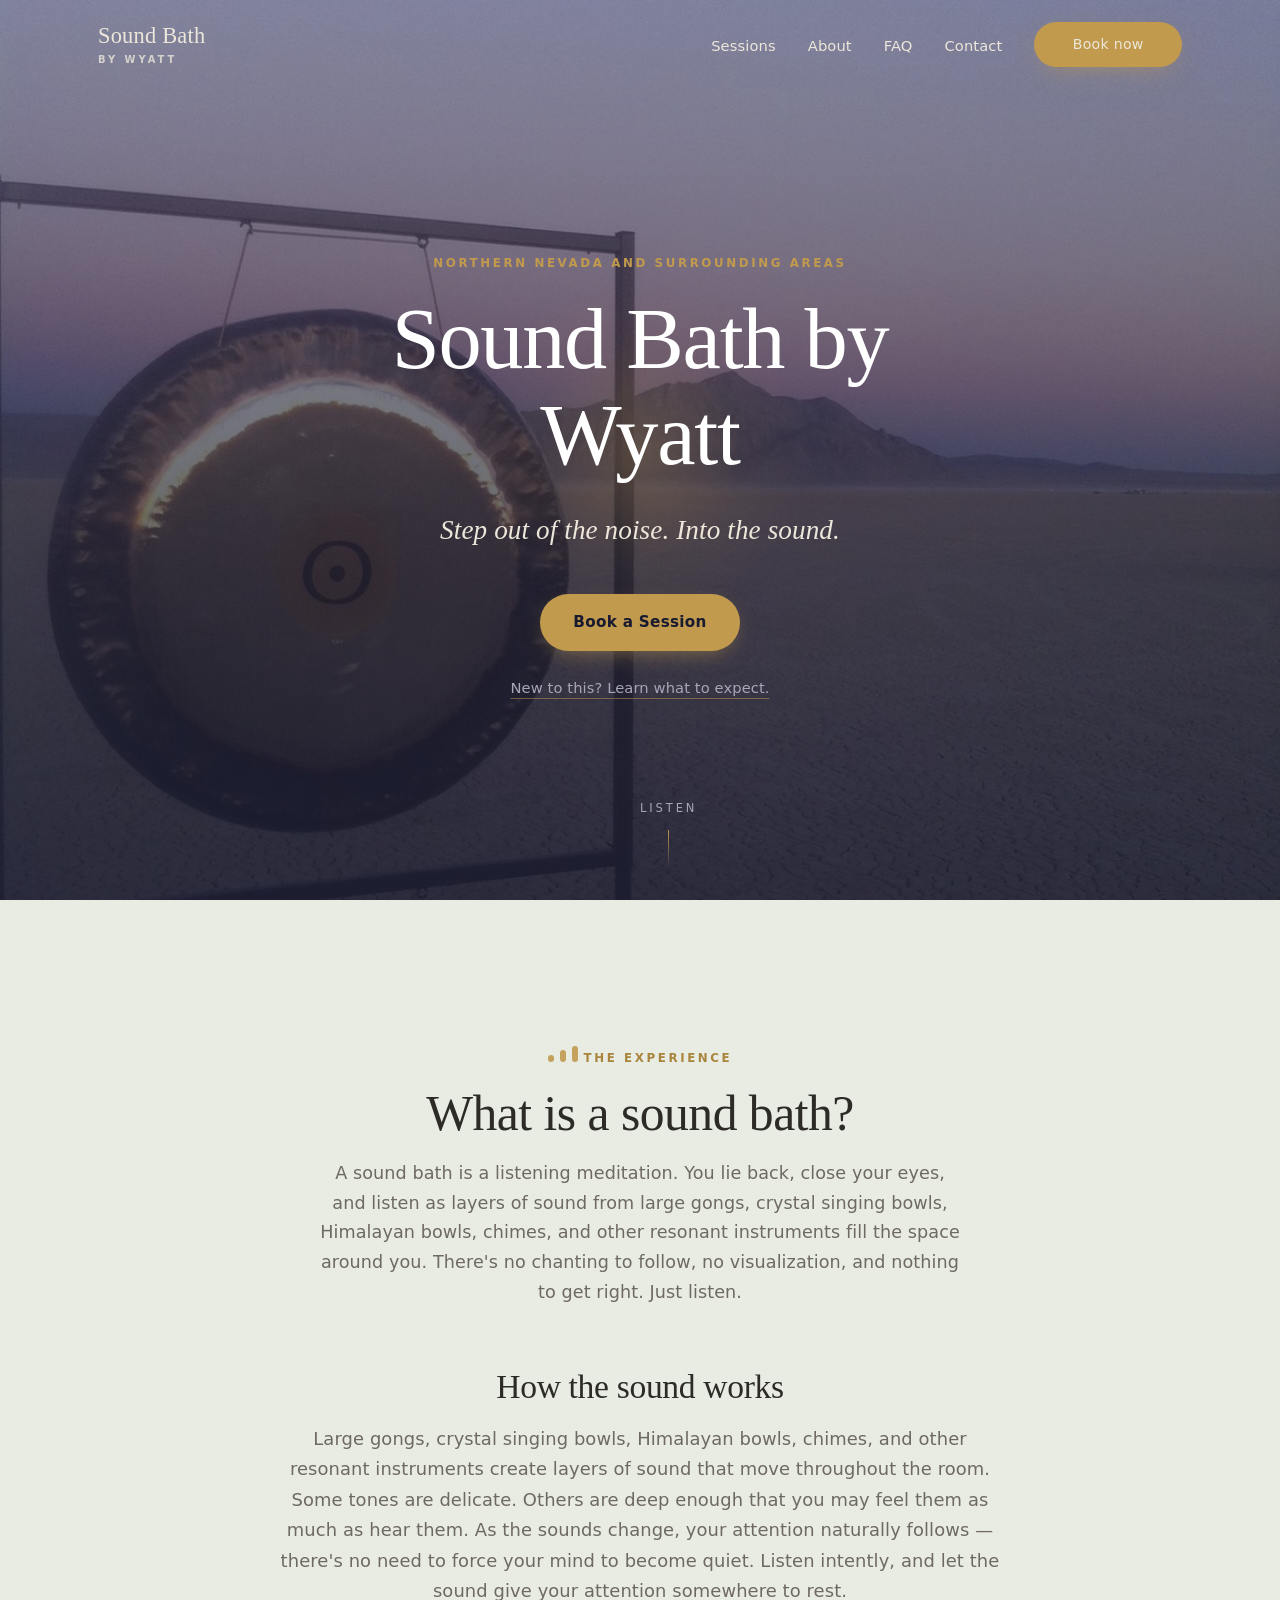
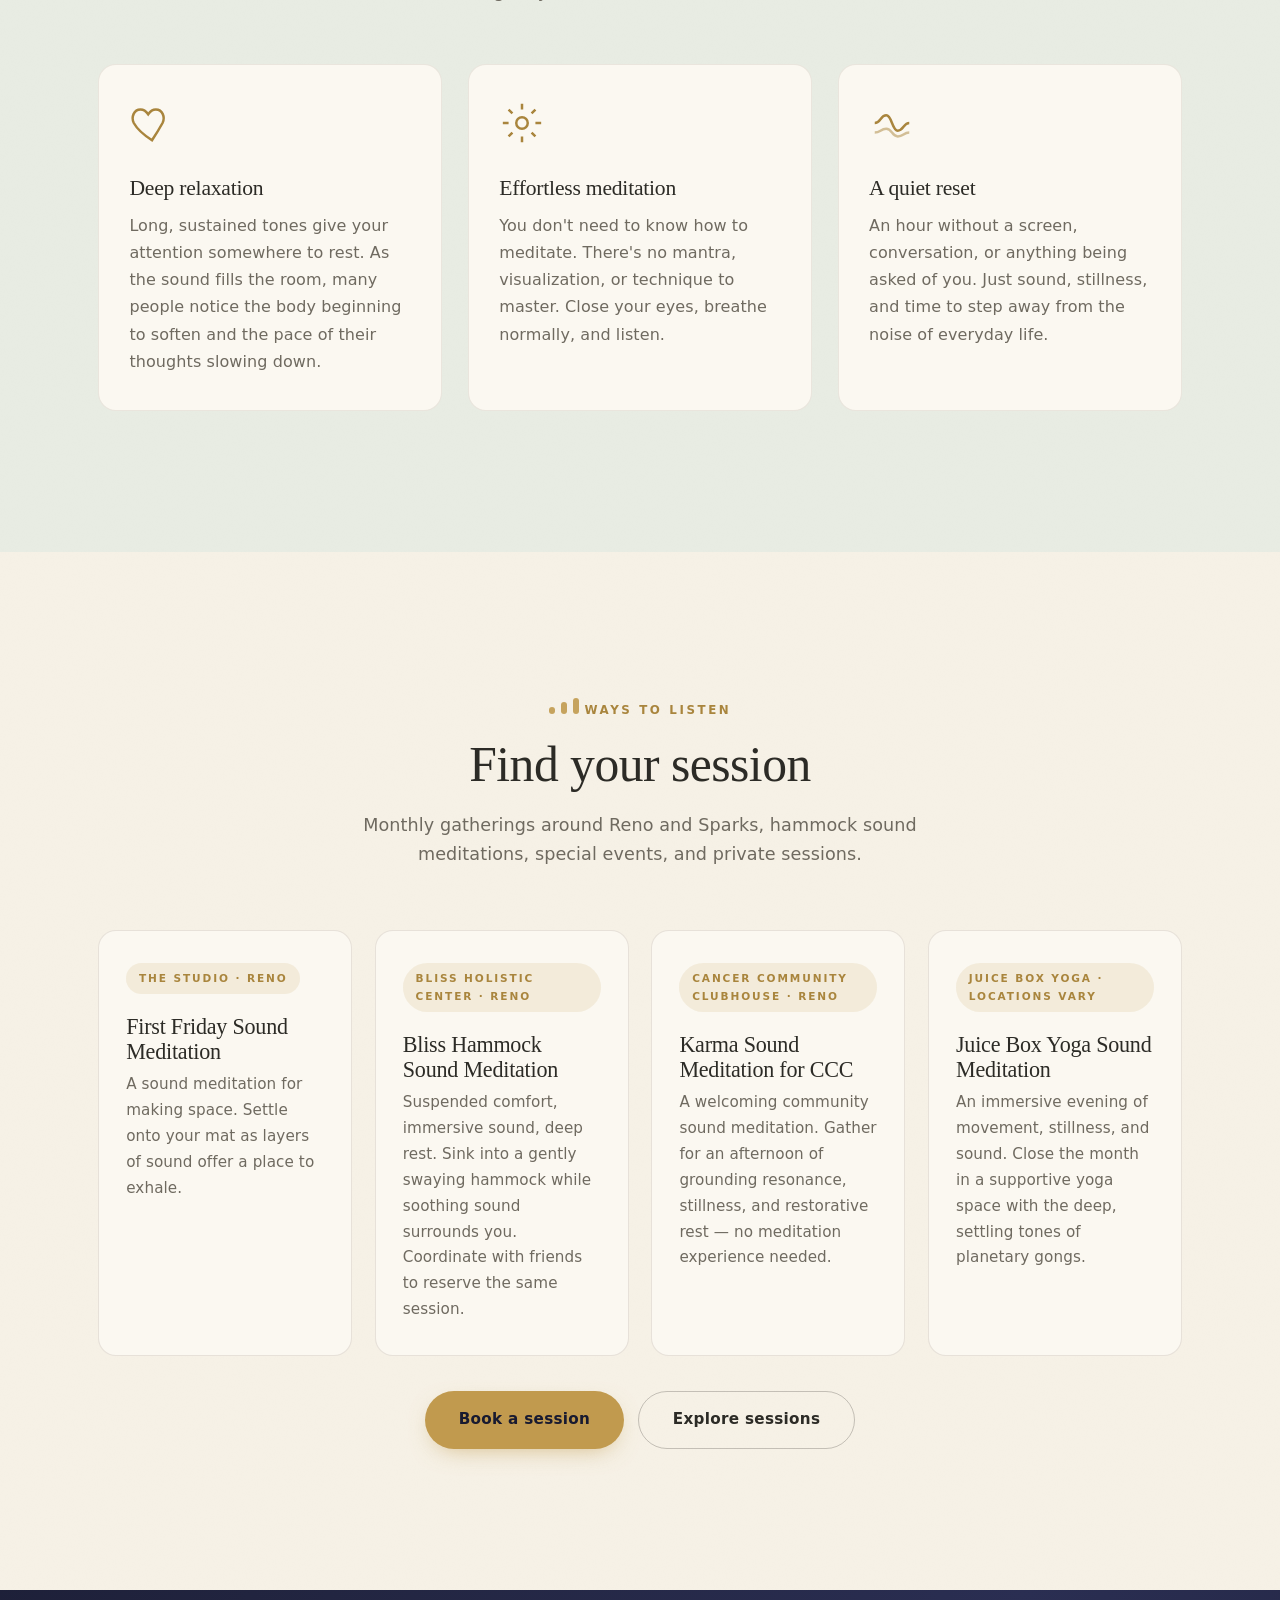
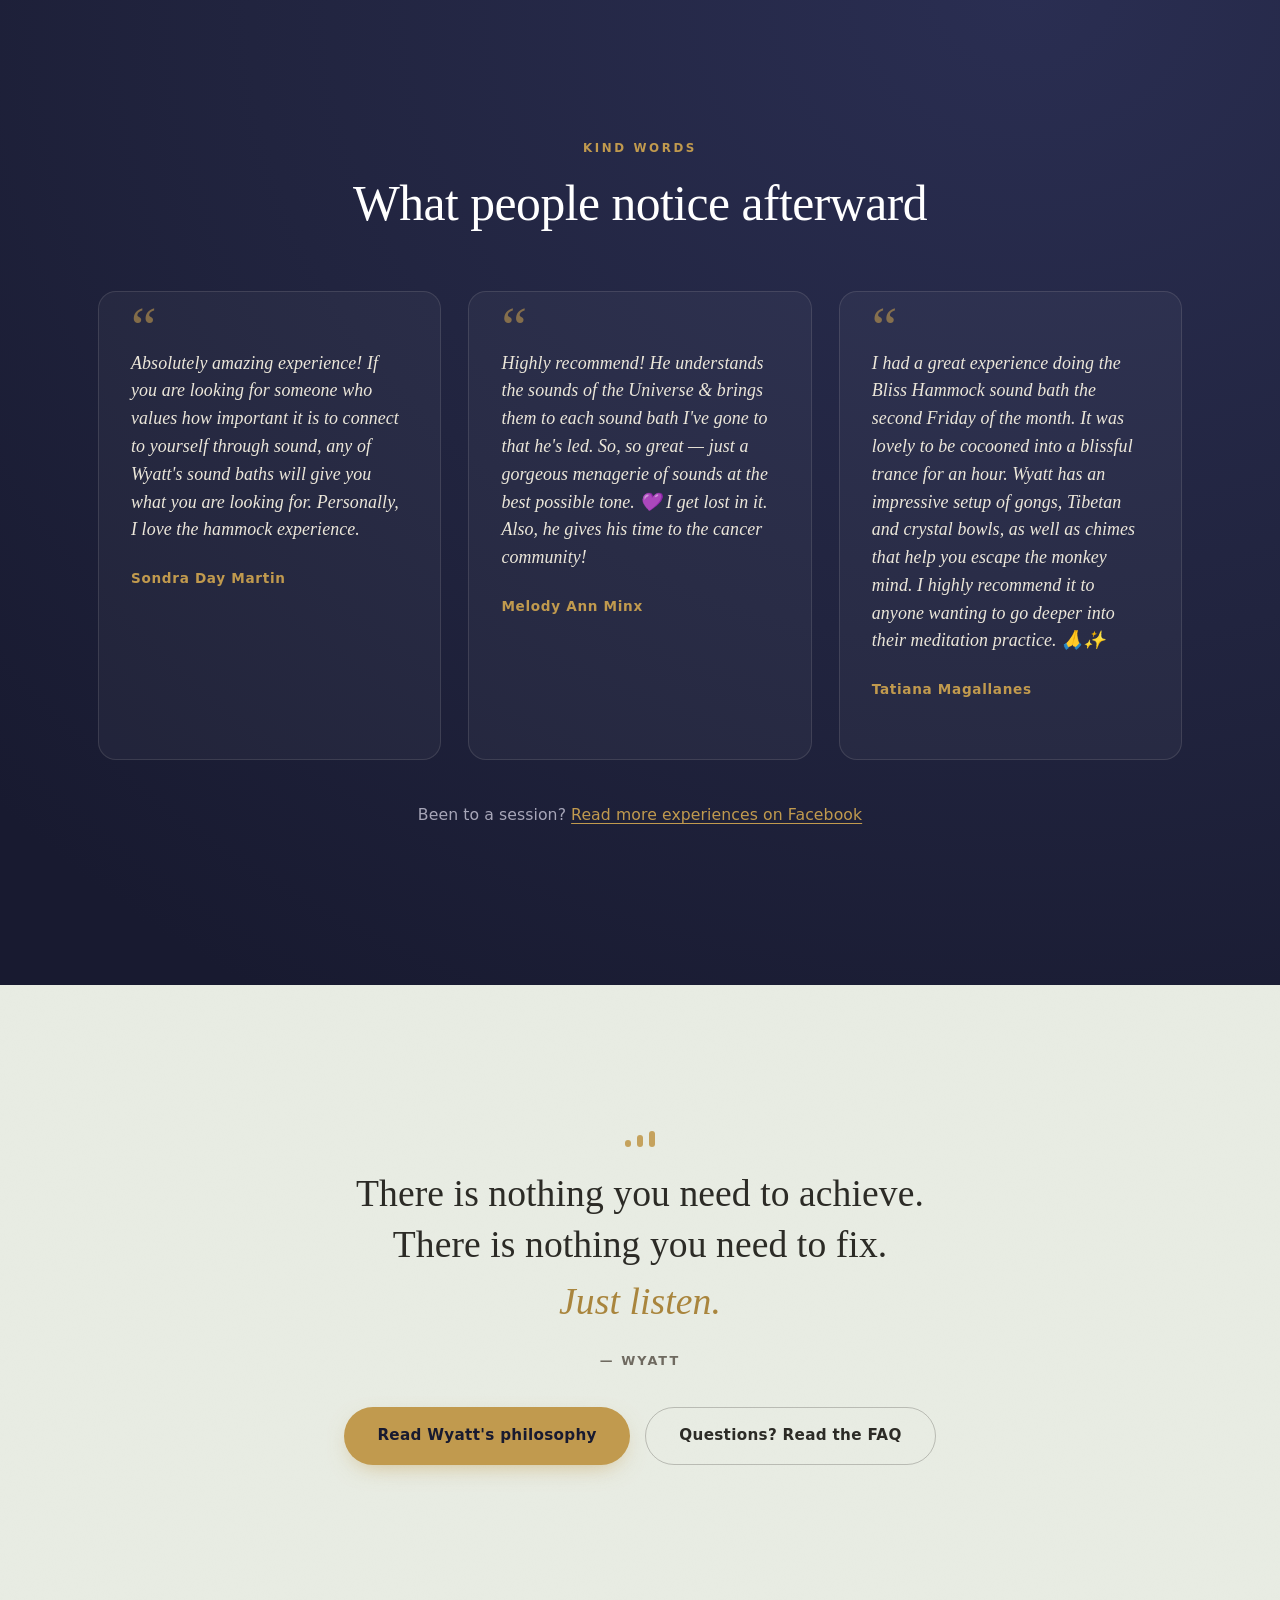
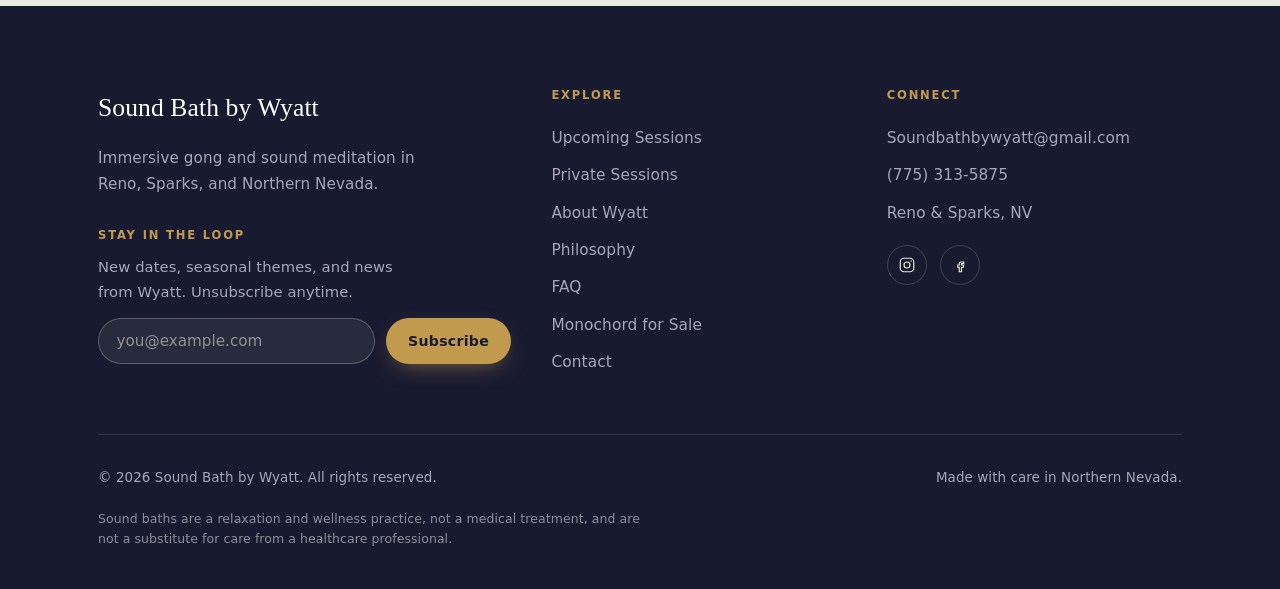
==== commit 43bc5ecb: "Sessions: descriptions only, all booking through Linktree Dates, times and tickets now live only on " ====
--- a/index.html
+++ b/index.html
@@ -50,7 +50,7 @@
       <li><a href="about.html">About</a></li>
       <li><a href="faq.html">FAQ</a></li>
       <li><a href="contact.html">Contact</a></li>
-      <li><a href="sessions.html" class="btn btn-primary nav-cta">Book now</a></li>
+      <li><a href="https://linktr.ee/soundbaths" target="_blank" rel="noopener" data-booking class="btn btn-primary nav-cta">Book now</a></li>
     </ul>
   </div>
 </header>
@@ -68,7 +68,7 @@
     <h1>Sound Bath by Wyatt</h1>
     <p class="sub">Step out of the noise. Into the sound.</p>
     <div class="hero-cta">
-      <a href="sessions.html" class="btn btn-primary">Book a Session</a>
+      <a href="https://linktr.ee/soundbaths" target="_blank" rel="noopener" data-booking class="btn btn-primary">Book a Session</a>
       <br>
       <a href="sessions.html#what-to-expect" class="hero-link">New to this? Learn what to expect.</a>
     </div>
@@ -115,22 +115,23 @@
   </div>
 </section>
 
-<!-- ====================== COMING UP (preview) ====================== -->
-<!-- Filled in from content.js: any special event, then the next 3 monthly sessions. -->
-<section class="section section--cream" id="coming-up">
+<!-- ====================== FIND YOUR SESSION ====================== -->
+<!-- The four session types come from SESSIONS in content.js. Dates and times
+     live on Wyatt's Linktree — "Book a session" goes there. -->
+<section class="section section--cream" id="find-your-session">
   <div class="container">
     <div class="section-head center reveal">
       <div class="ripple-mark" aria-hidden="true"><span></span><span></span><span></span></div>
-      <span class="eyebrow">What's Coming Up</span>
-      <h2>Upcoming sessions</h2>
-      <p>The next few dates. Every session, plus private bookings, is on the Sessions page.</p>
-    </div>
-
-    <div id="specialEvents" data-compact="true"></div>
-    <div class="class-list" id="scheduleList" data-limit="3" aria-live="polite"></div>
-
-    <div class="preview-foot reveal">
-      <a href="sessions.html" class="btn btn-outline-dark">See all sessions</a>
+      <span class="eyebrow">Ways to Listen</span>
+      <h2>Find your session</h2>
+      <p>Monthly gatherings around Reno and Sparks, hammock sound meditations, special events, and private sessions.</p>
+    </div>
+
+    <div class="offer-grid type-grid" id="sessionGrid" data-compact="true"></div>
+
+    <div class="cta-row reveal">
+      <a href="https://linktr.ee/soundbaths" target="_blank" rel="noopener" data-booking class="btn btn-primary">Book a session</a>
+      <a href="sessions.html" class="btn btn-outline-dark">Explore sessions</a>
     </div>
   </div>
 </section>
--- a/styles.css
+++ b/styles.css
@@ -862,3 +862,21 @@
 
 /* Text only for screen readers */
 .sr-only { position: absolute !important; width: 1px; height: 1px; padding: 0; margin: -1px; overflow: hidden; clip: rect(0 0 0 0); white-space: nowrap; border: 0; }
+
+/* ---- Session cards (descriptions only; booking happens on Linktree) ---- */
+.session-grid { display: grid; grid-template-columns: repeat(2, 1fr); gap: 1.5rem; max-width: 980px; margin-inline: auto; }
+.session-grid .offer { padding: 2.1rem 2rem; }
+.session-grid .offer h3 { font-size: 1.45rem; margin-bottom: 0.7rem; }
+.session-grid .offer .btn { width: auto; align-self: flex-start; --pad-y: 0.75rem; --pad-x: 1.6rem; font-size: 0.88rem; }
+.offer.wide {
+  grid-column: 1 / -1; border-color: transparent; color: var(--on-dark);
+  background: radial-gradient(120% 140% at 90% 0%, #2a2e52 0%, var(--indigo) 55%, var(--indigo-deep) 100%);
+}
+.offer.wide:hover { border-color: transparent; }
+.offer.wide h3 { color: #fff; }
+.offer.wide .offer-desc { color: var(--on-dark-soft); max-width: 60ch; }
+.offer.wide .tag { color: var(--gold); background: rgba(193,154,78,.16); }
+.type-grid .offer .offer-desc { margin-bottom: 0; font-size: 0.95rem; }
+@media (max-width: 780px) {
+  .session-grid { grid-template-columns: 1fr; }
+}
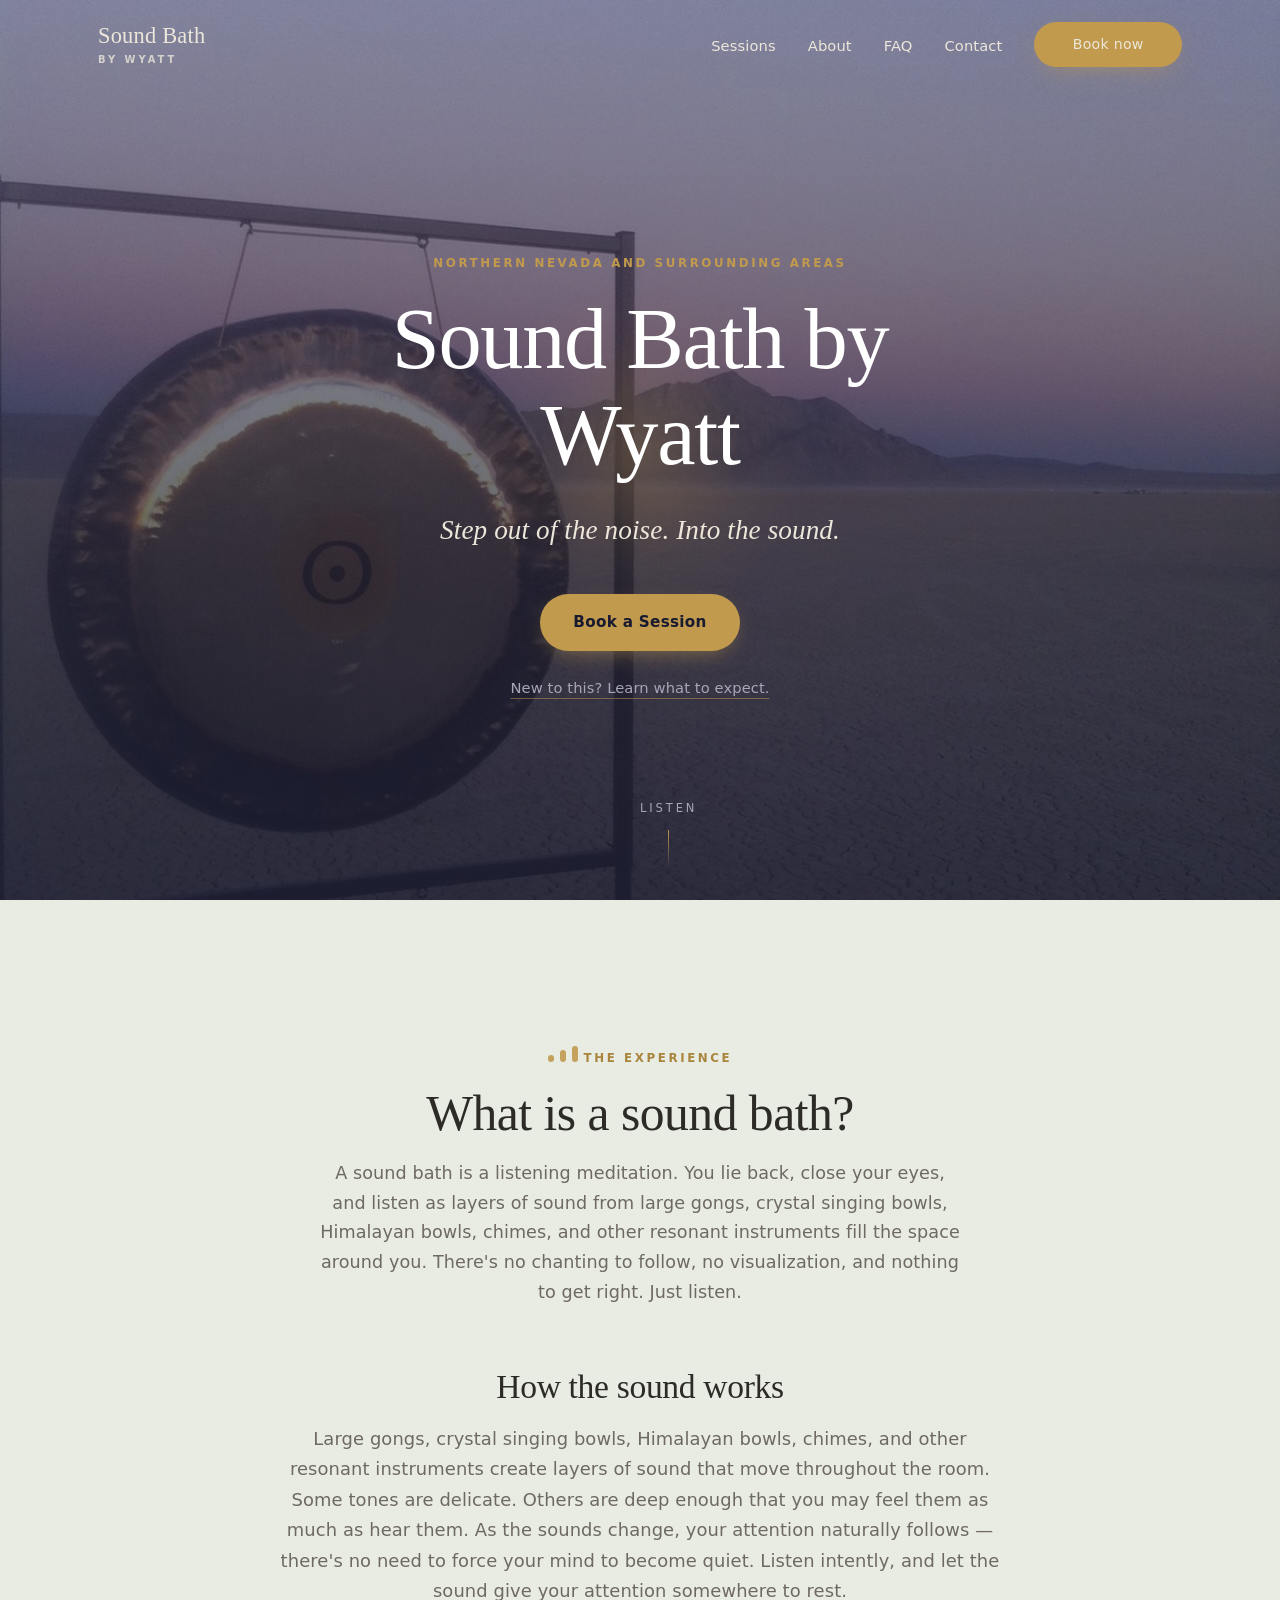
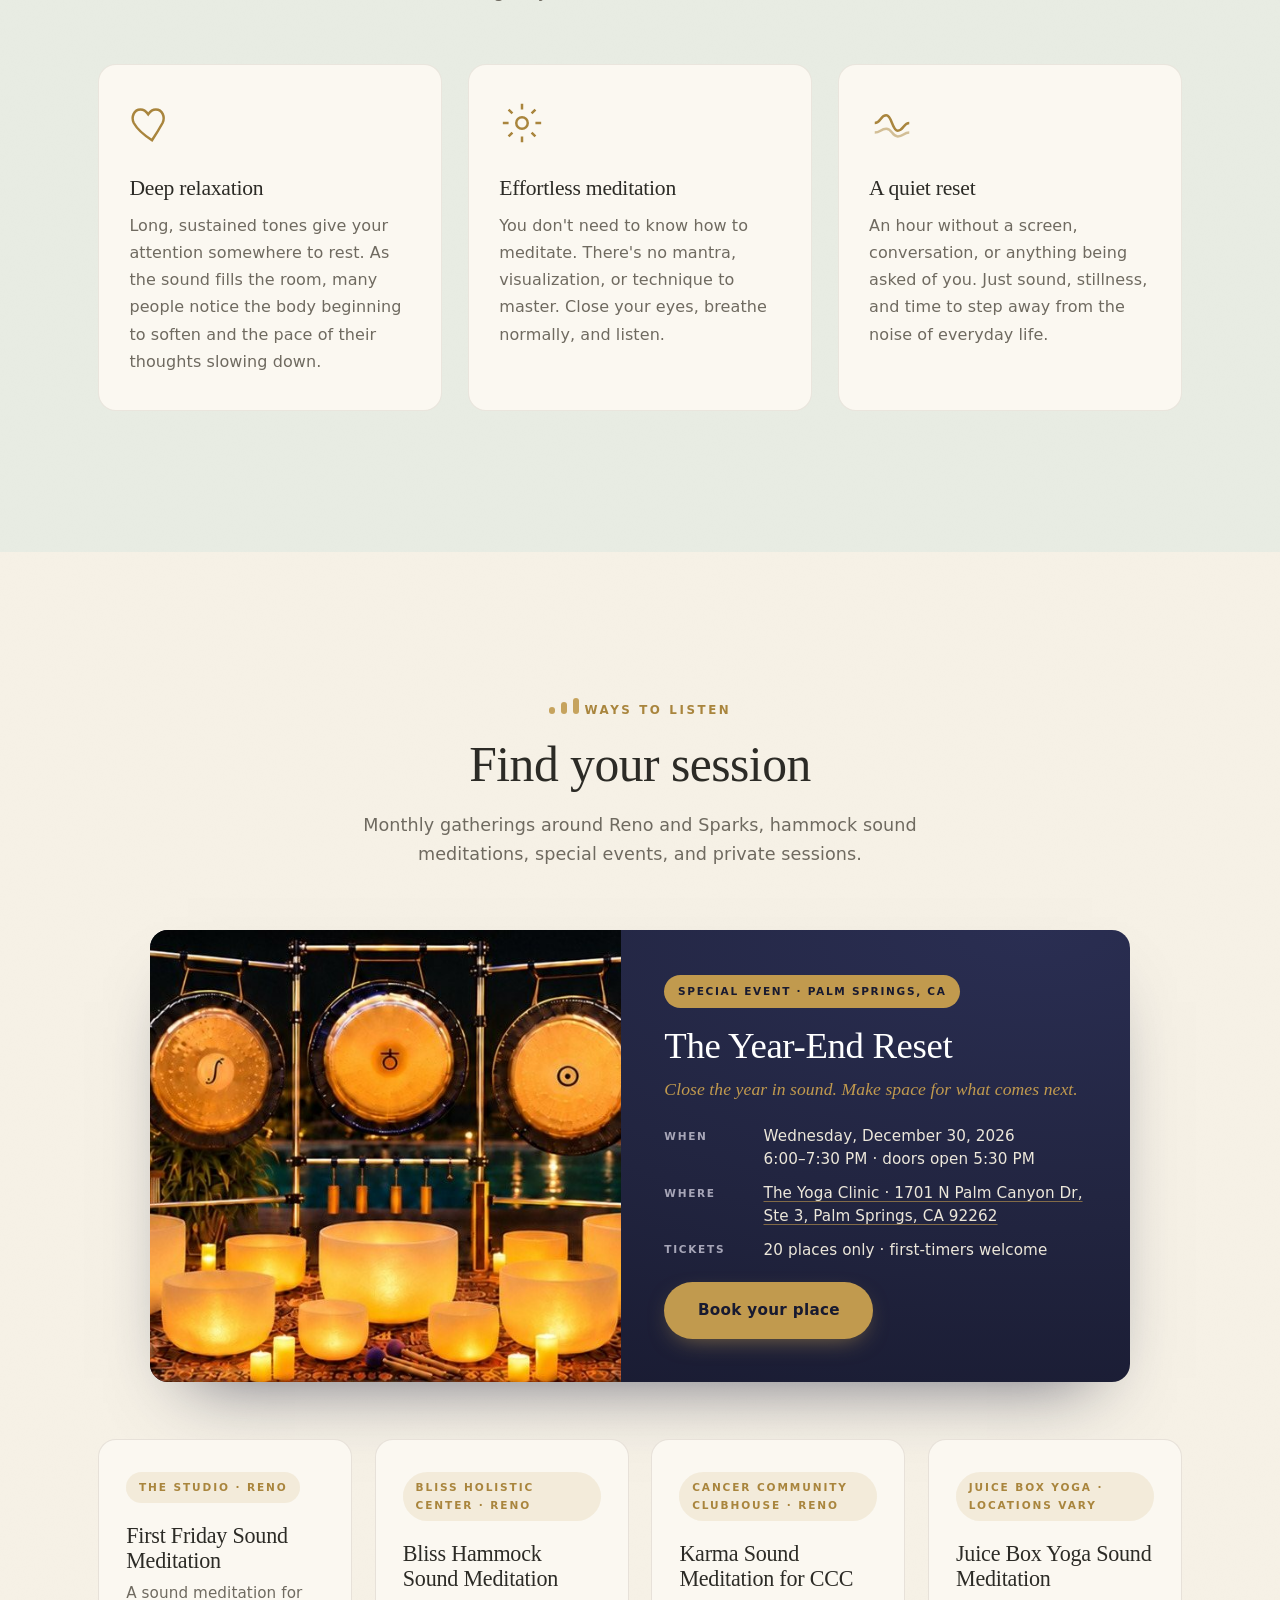
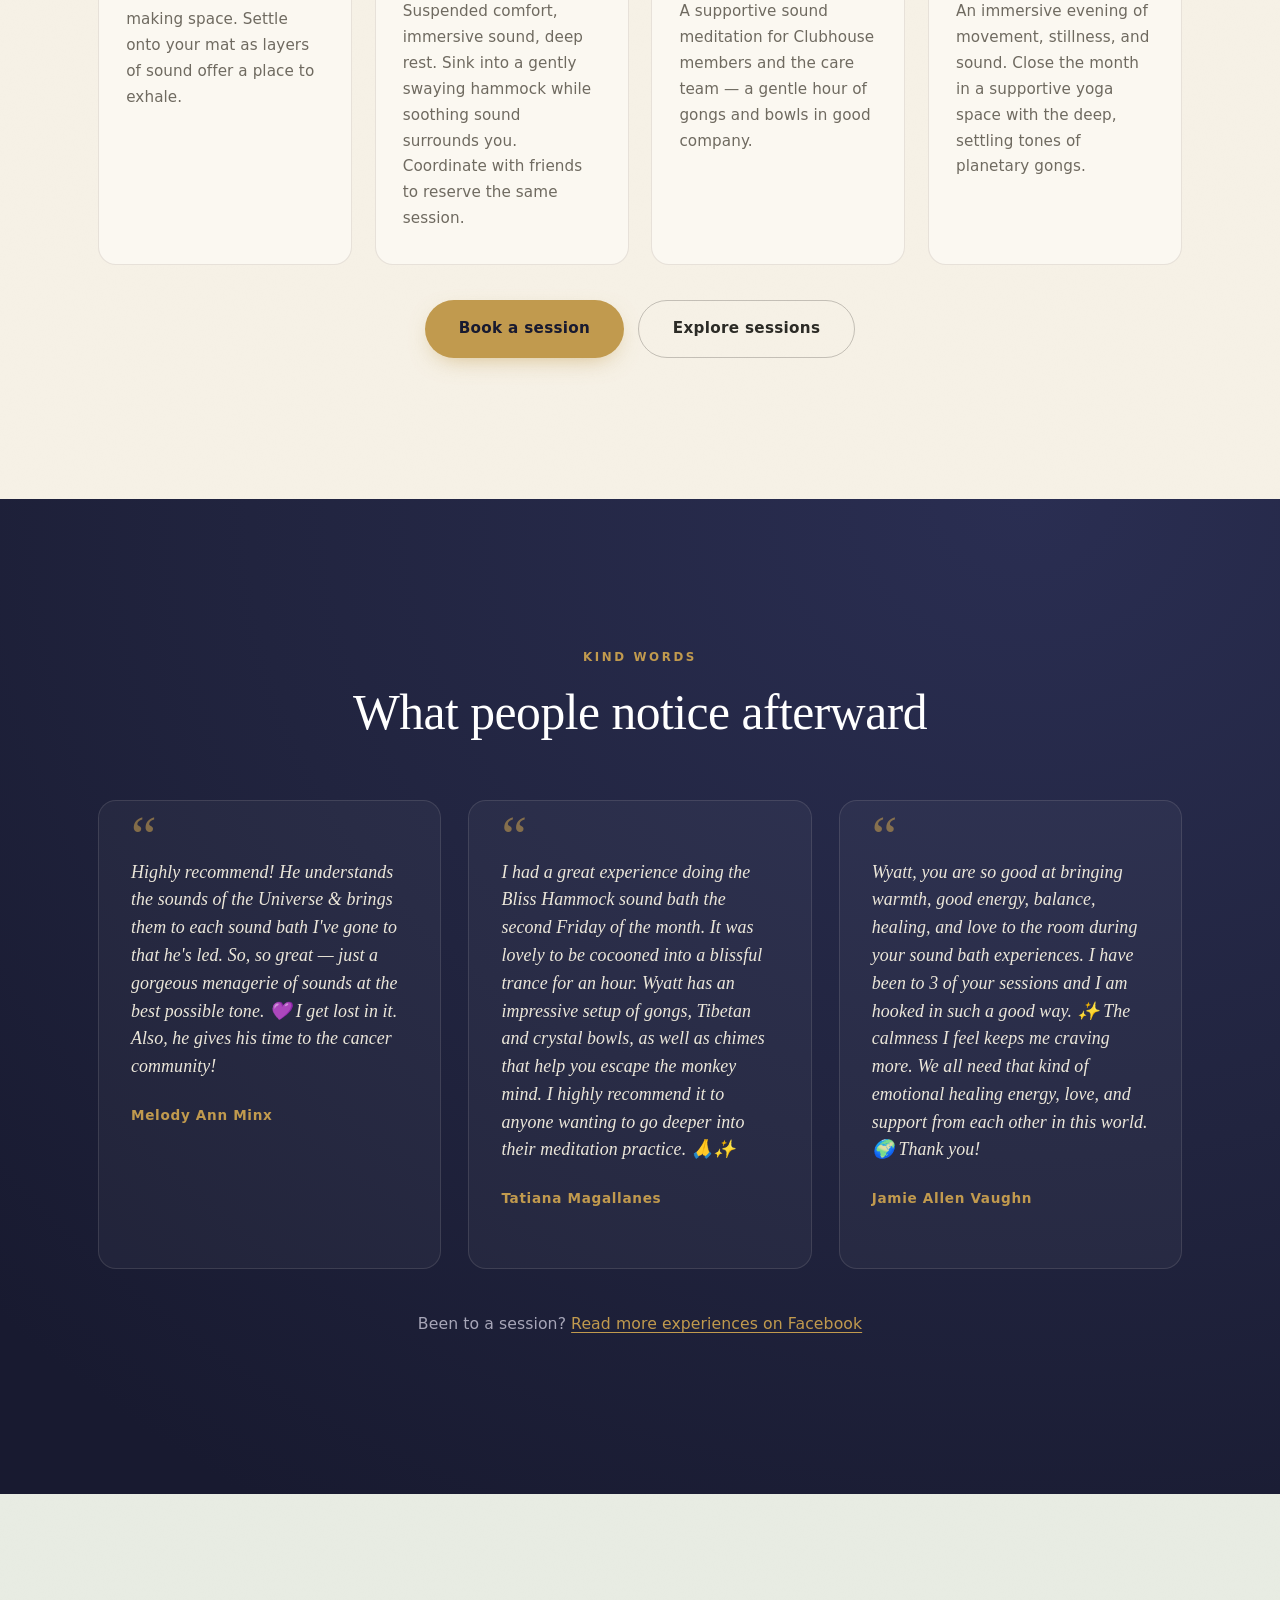
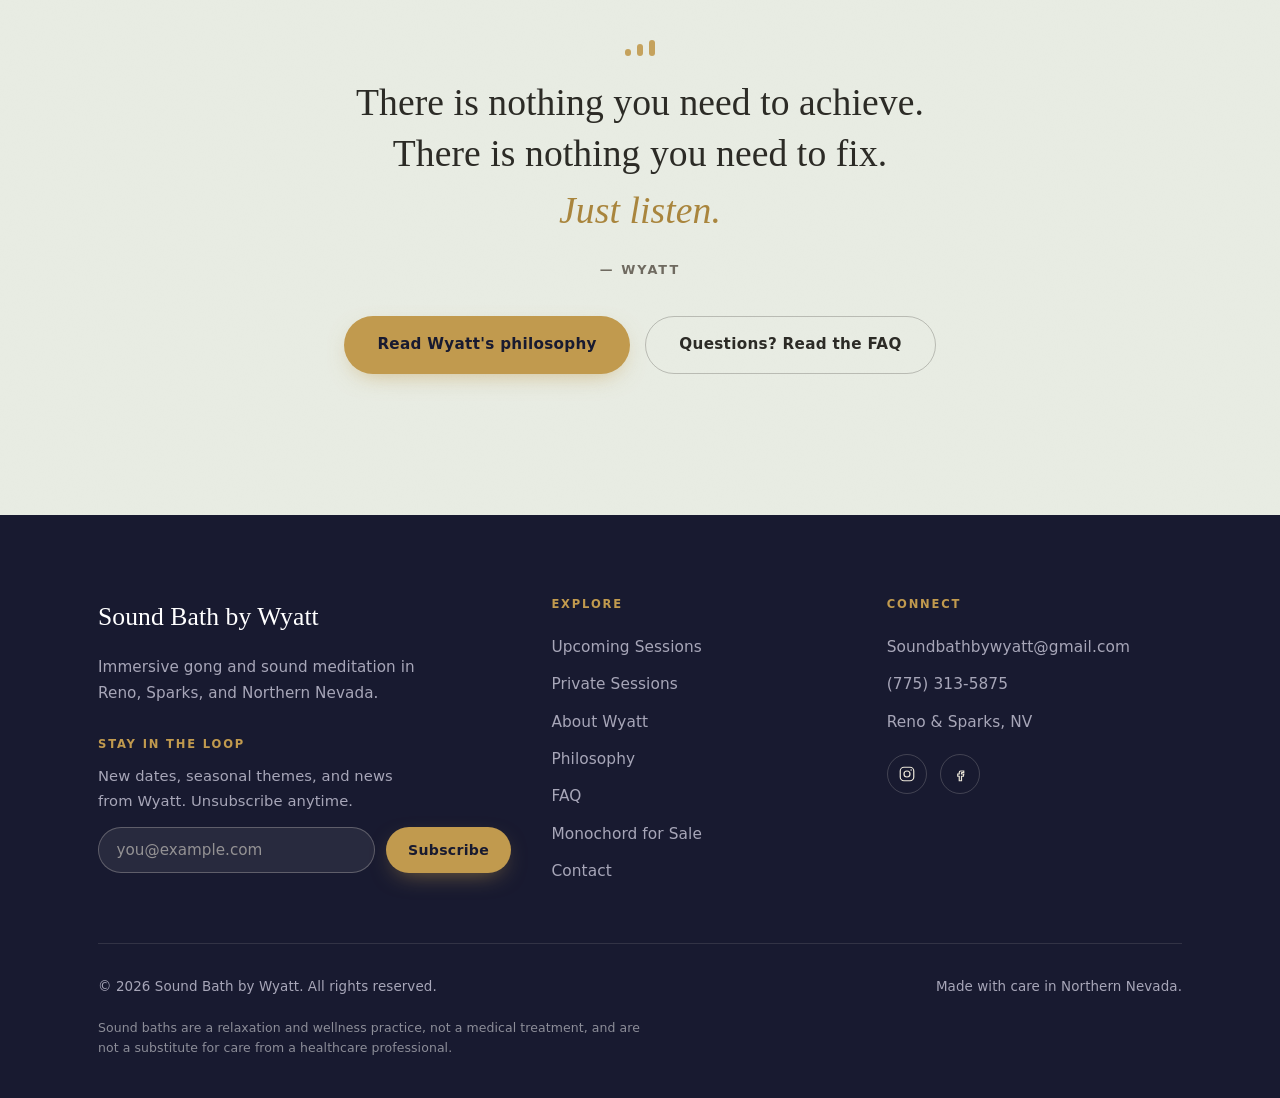
==== commit d2ac8c1c: "Bring back the Year-End Reset feature card on the home page Shown above the session types and hidden" ====
--- a/index.html
+++ b/index.html
@@ -127,6 +127,9 @@
       <p>Monthly gatherings around Reno and Sparks, hammock sound meditations, special events, and private sessions.</p>
     </div>
 
+    <!-- Featured event card (FEATURED EVENT in content.js); hides itself after the date -->
+    <div id="specialEvents" data-compact="true"></div>
+
     <div class="offer-grid type-grid" id="sessionGrid" data-compact="true"></div>
 
     <div class="cta-row reveal">
